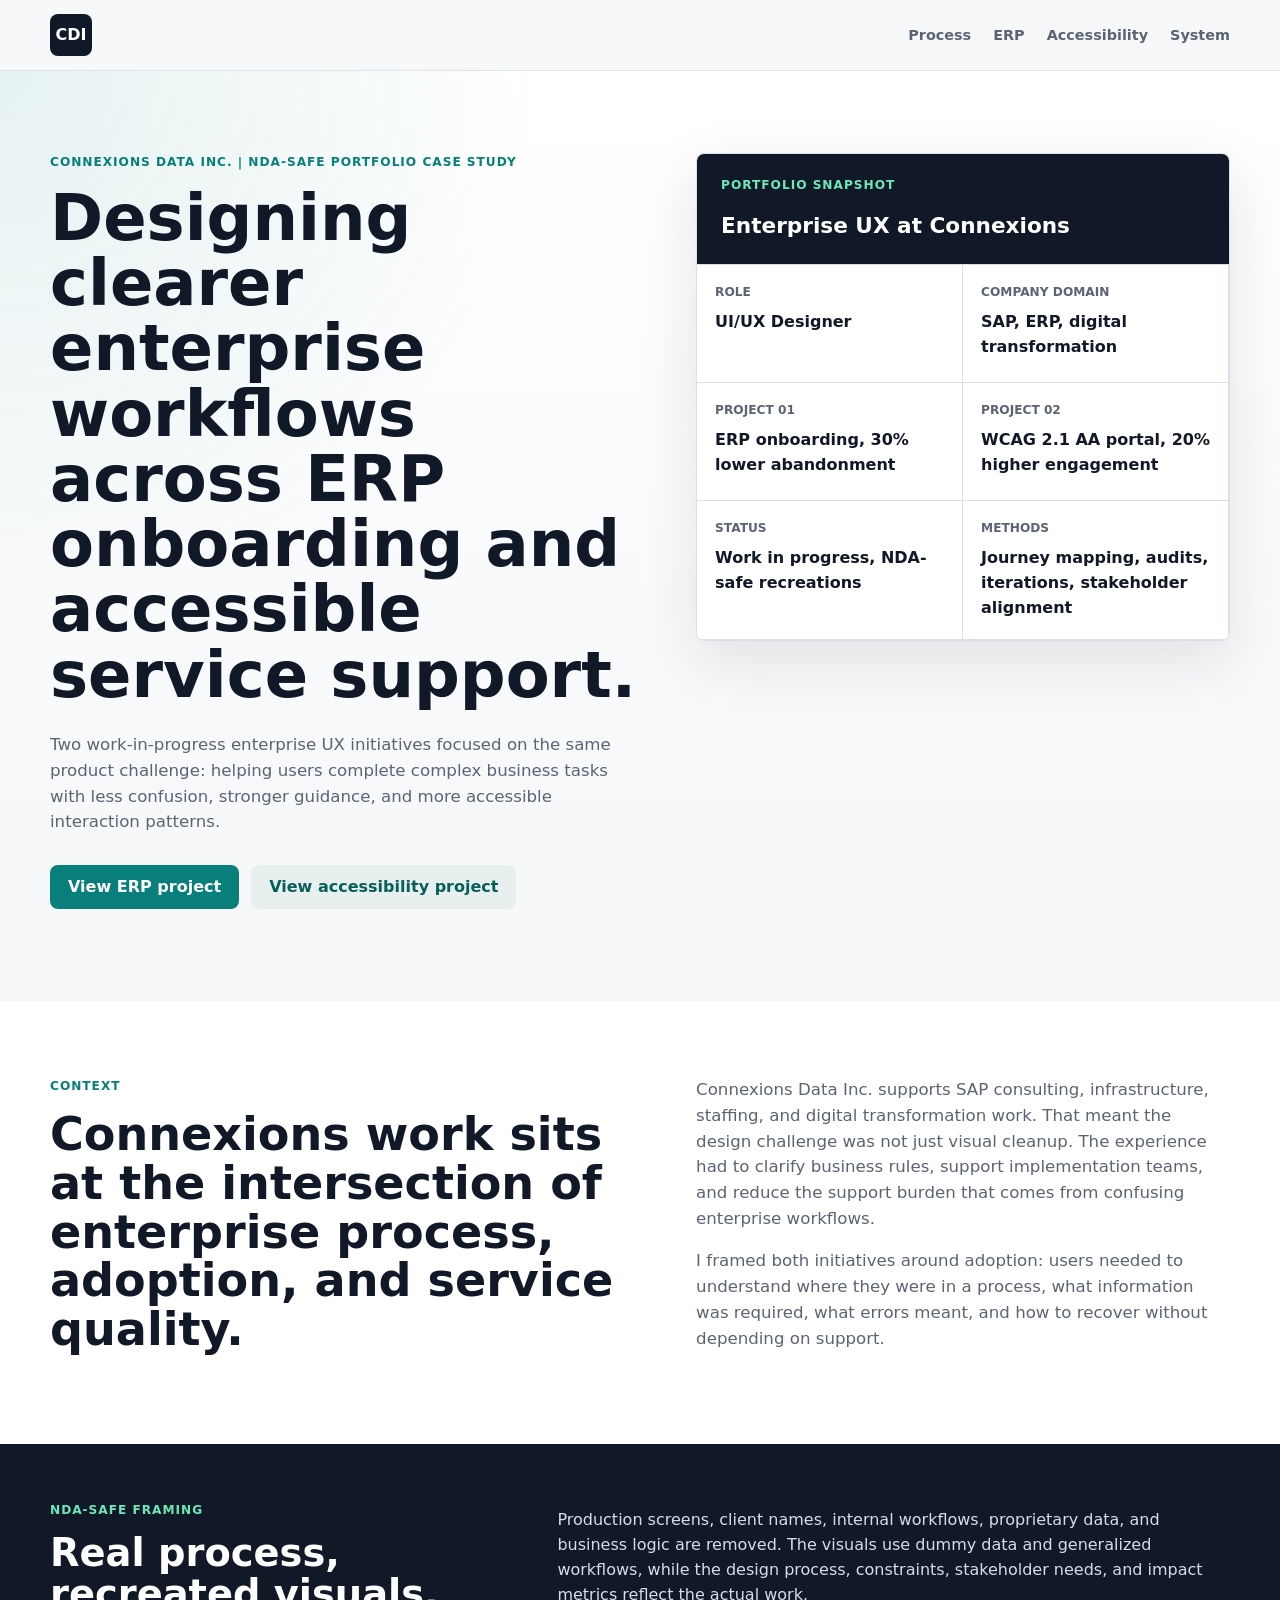
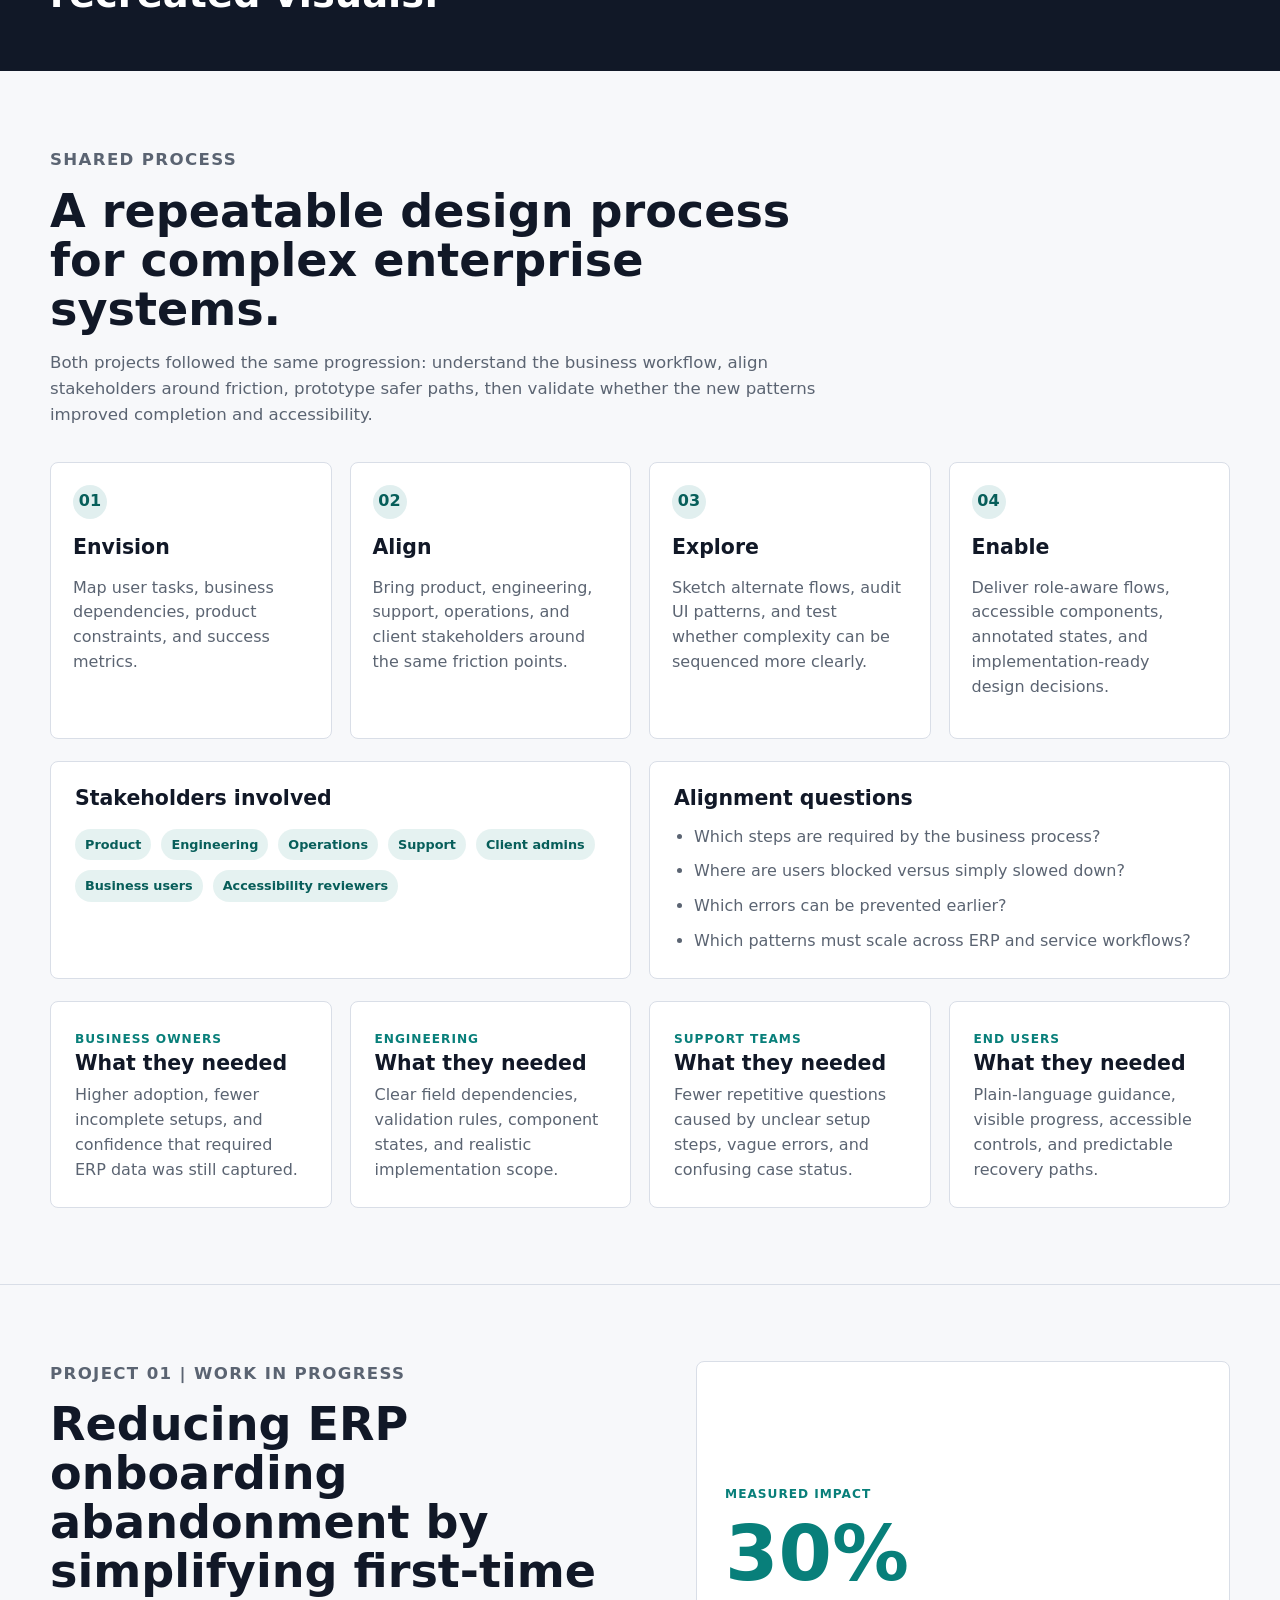
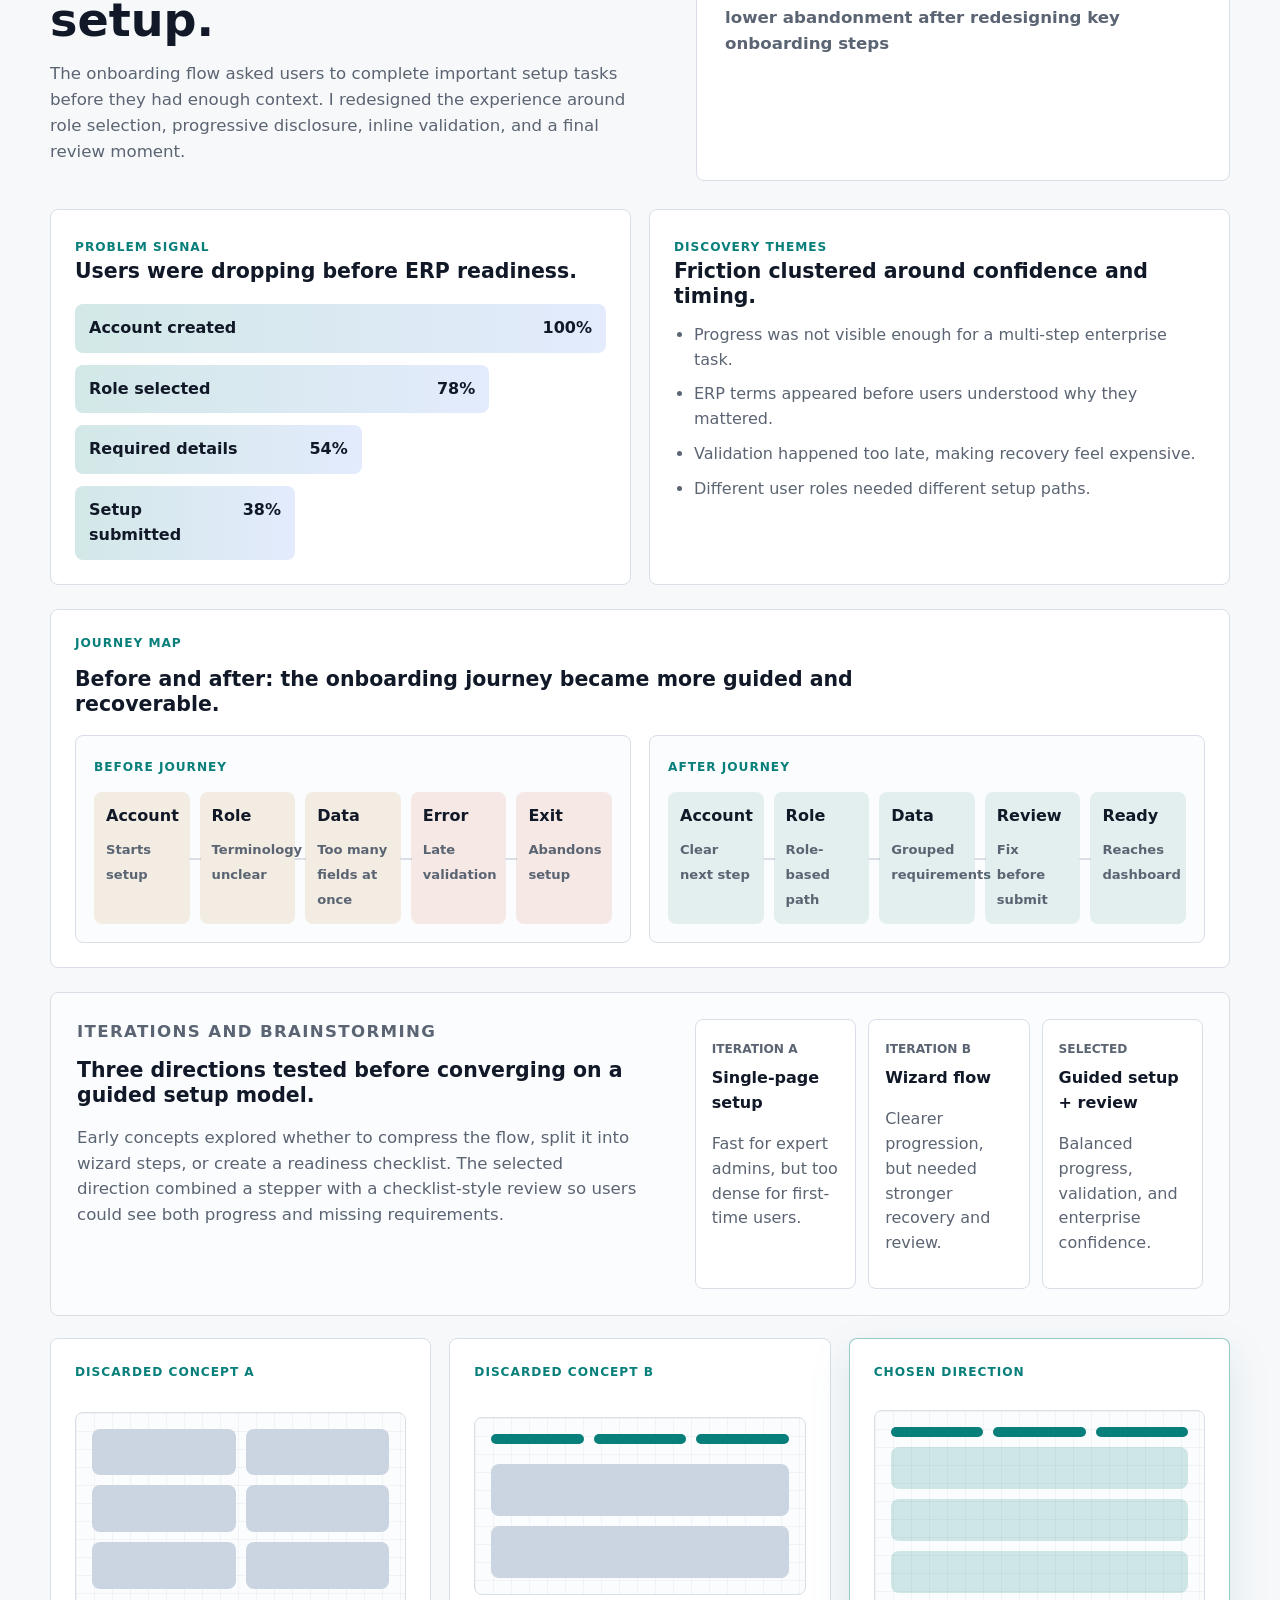
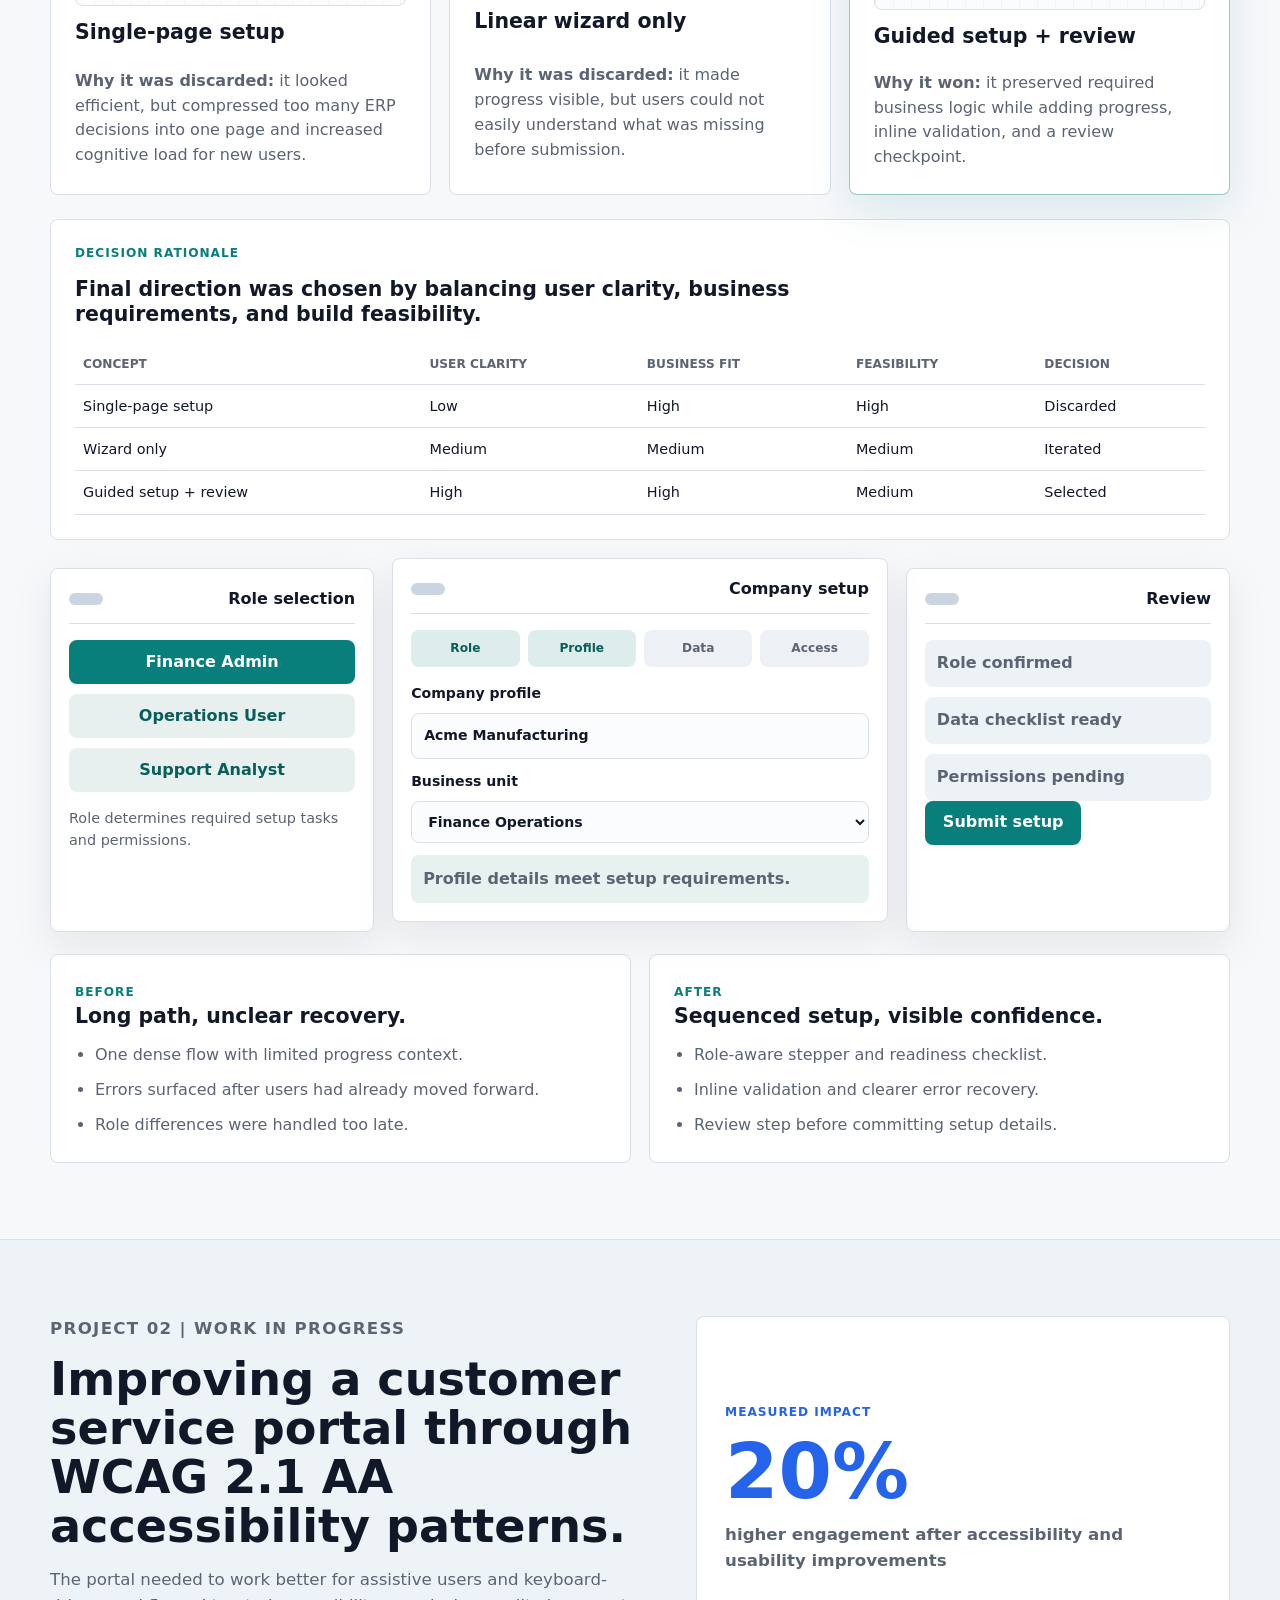
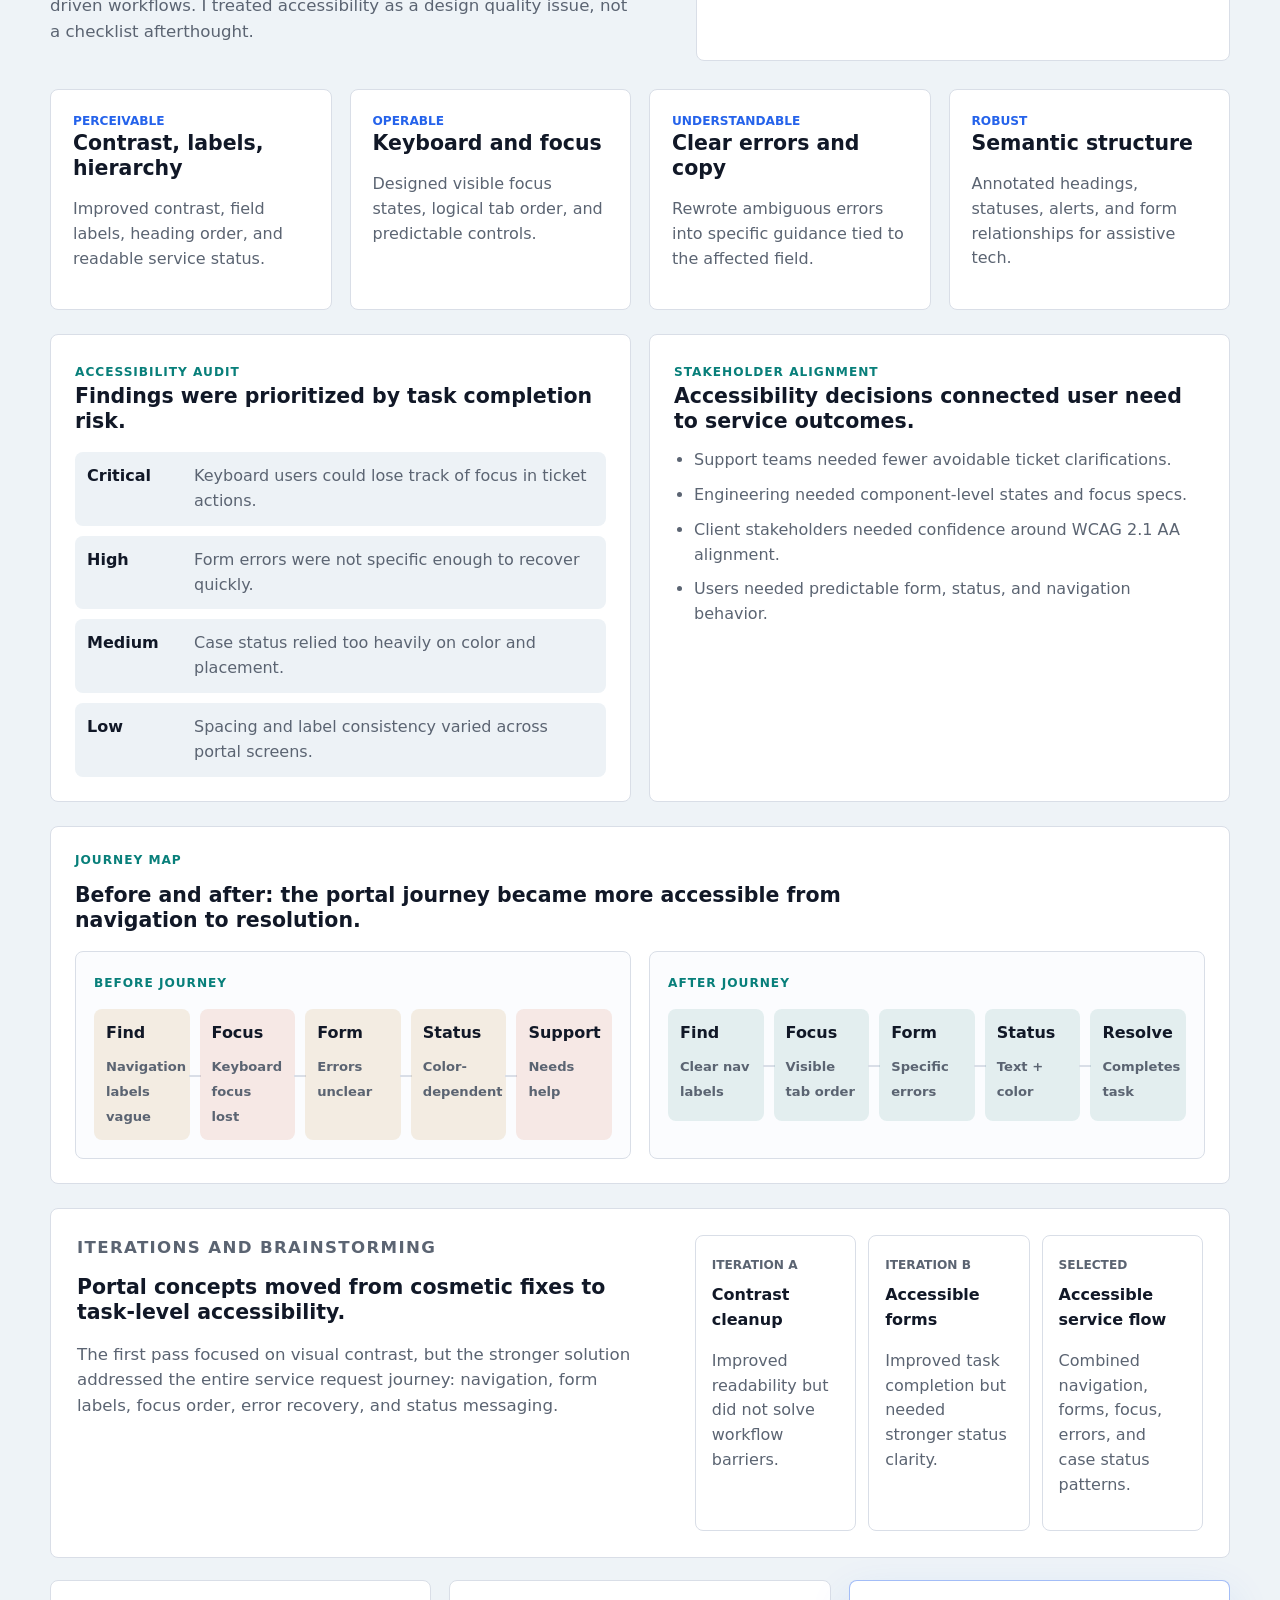
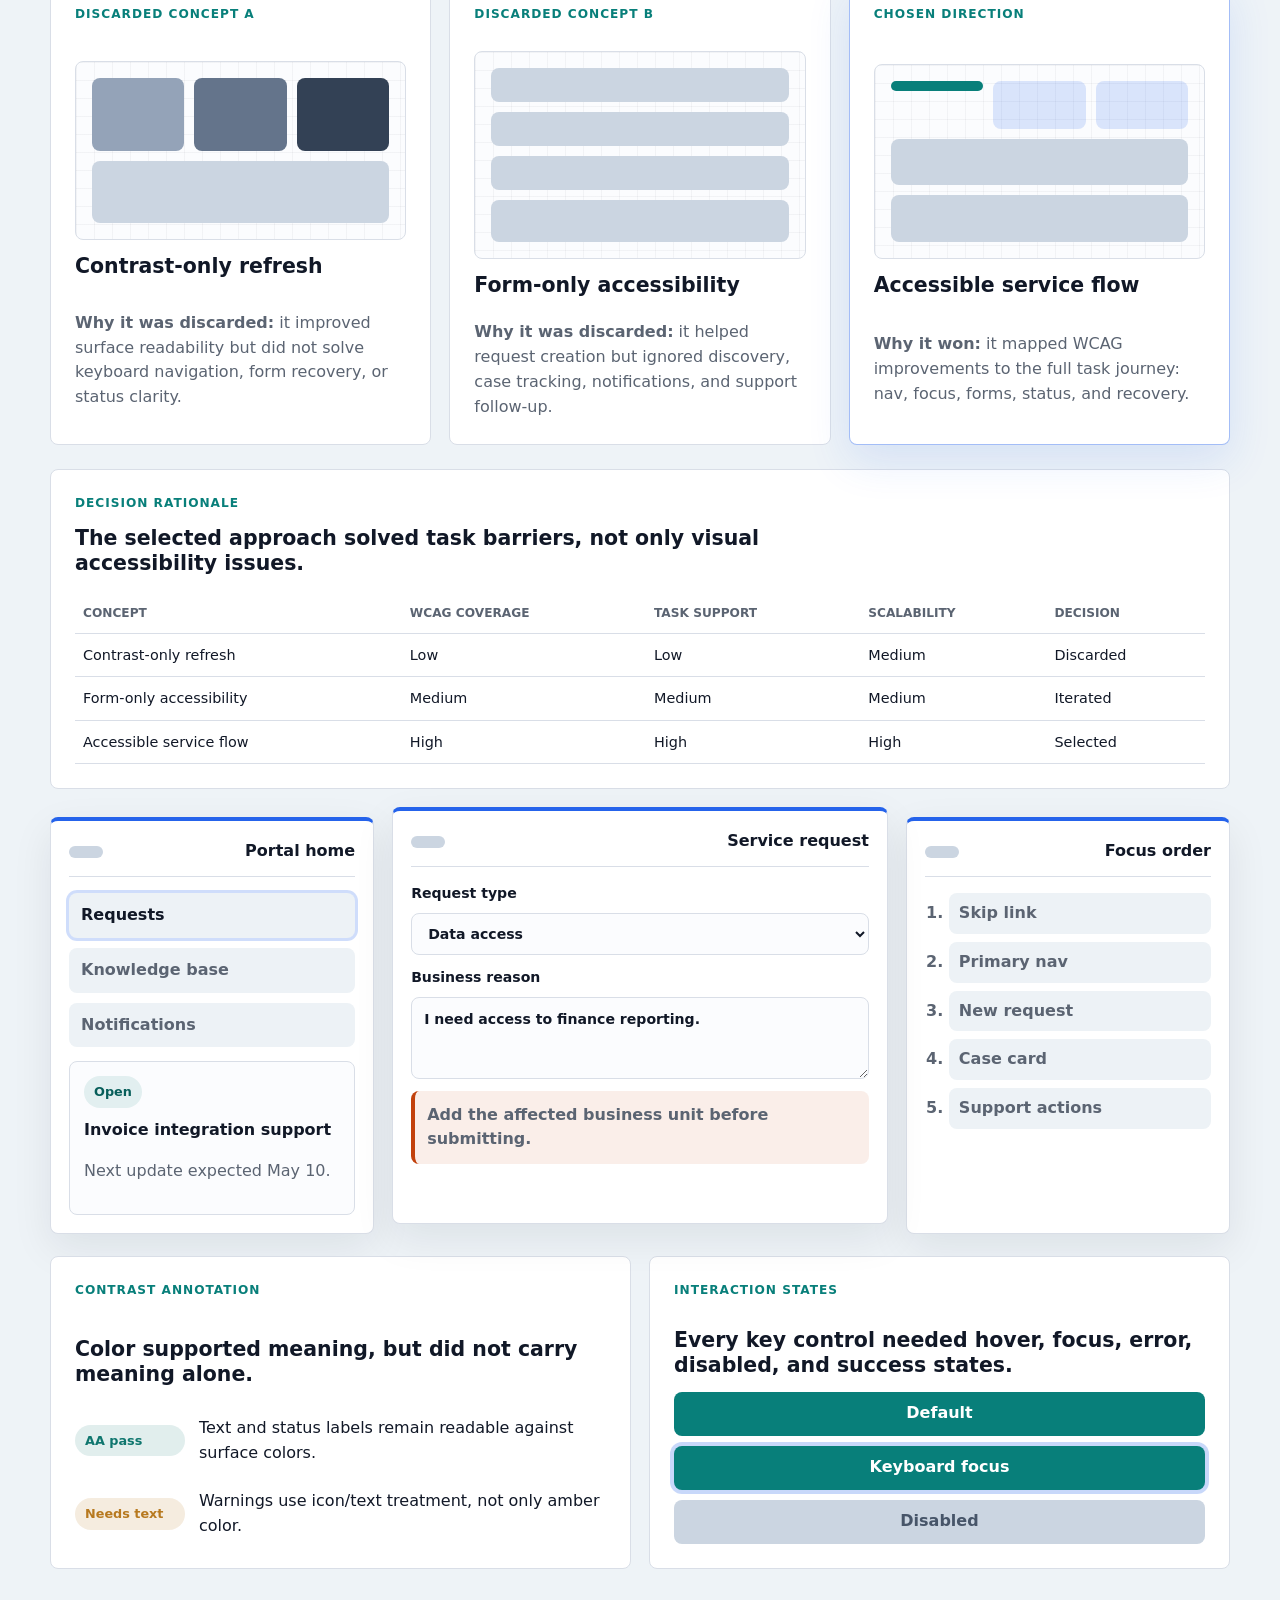
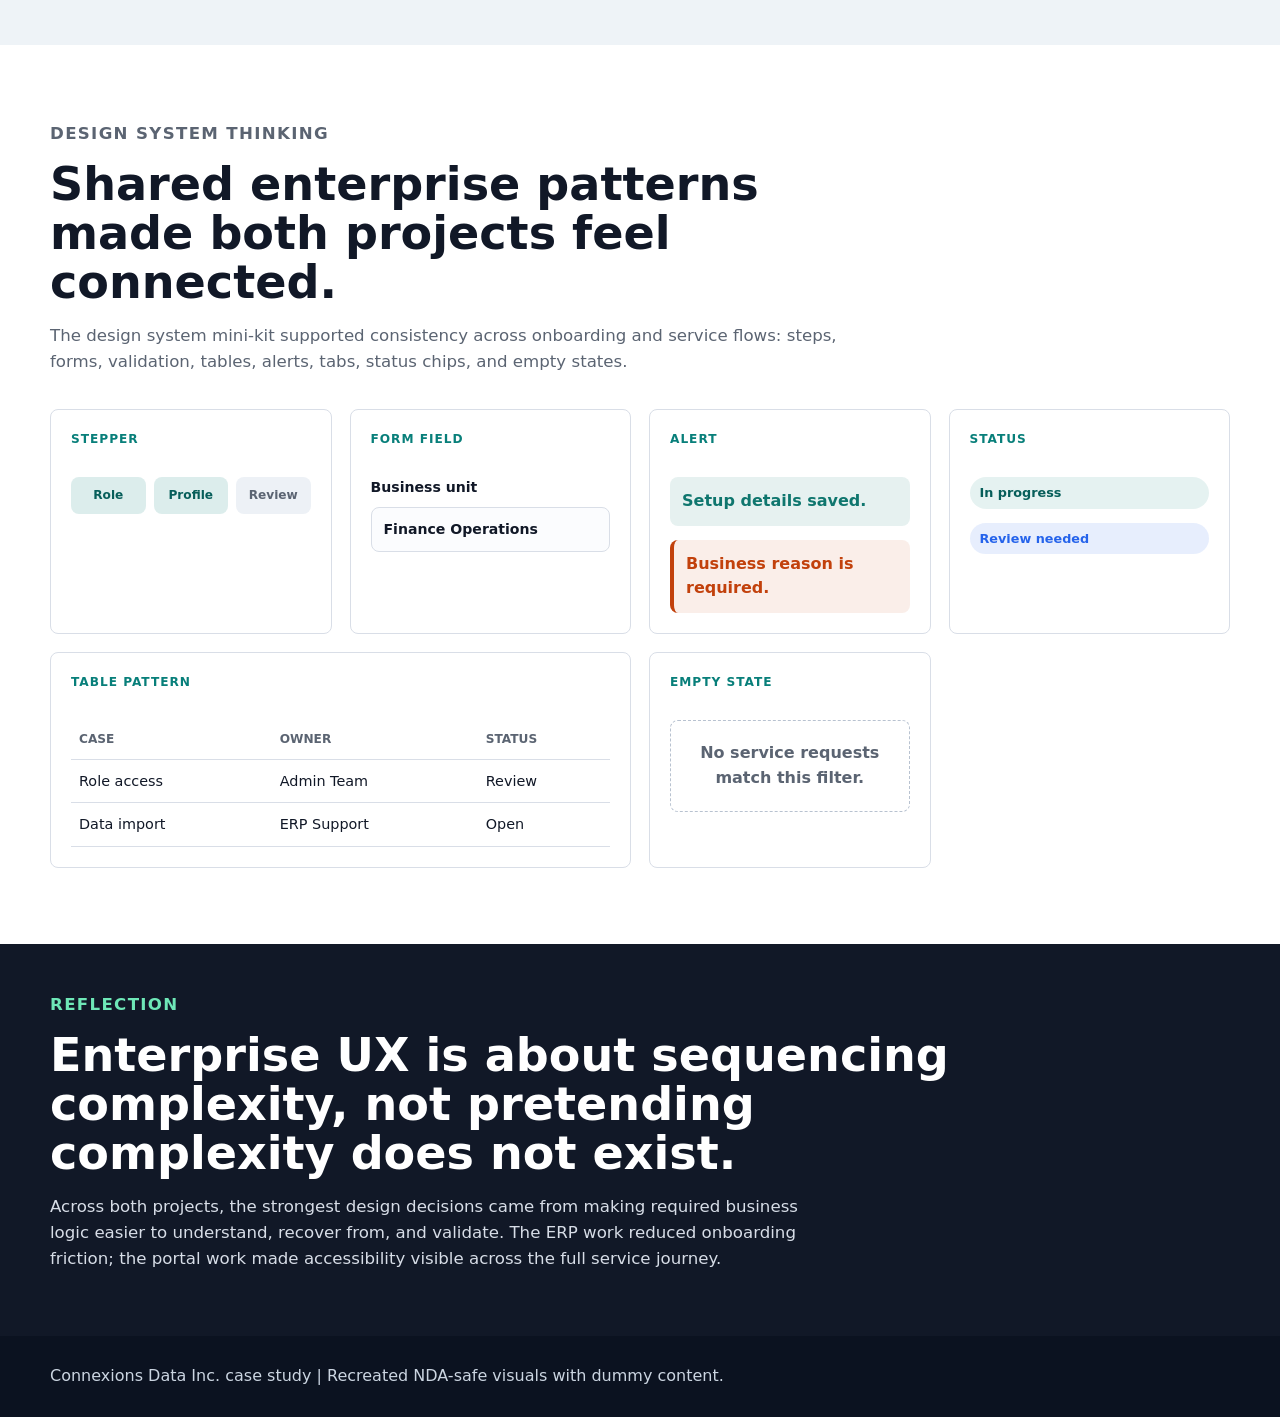
==== index.html @ 502b5ecd "Add stakeholder maps and visual process artifacts" ====
<!DOCTYPE html>
<html lang="en">
  <head>
    <meta charset="UTF-8" />
    <meta name="viewport" content="width=device-width, initial-scale=1.0" />
    <title>Connexions Data Inc. | Enterprise UX Case Study</title>
    <link rel="stylesheet" href="styles.css" />
  </head>
  <body>
    <a class="skip-link" href="#main">Skip to content</a>

    <header class="site-header">
      <nav class="nav-shell" aria-label="Case study navigation">
        <a class="brand-mark" href="#top" aria-label="Go to case study top">CDI</a>
        <div class="nav-links">
          <a href="#process">Process</a>
          <a href="#erp">ERP</a>
          <a href="#accessibility">Accessibility</a>
          <a href="#system">System</a>
        </div>
      </nav>
    </header>

    <main id="main">
      <section class="hero-section" id="top">
        <div class="section-inner hero-grid">
          <div class="hero-copy">
            <p class="eyebrow">Connexions Data Inc. | NDA-safe portfolio case study</p>
            <h1>Designing clearer enterprise workflows across ERP onboarding and accessible service support.</h1>
            <p class="hero-lede">
              Two work-in-progress enterprise UX initiatives focused on the same product challenge:
              helping users complete complex business tasks with less confusion, stronger guidance,
              and more accessible interaction patterns.
            </p>
            <div class="hero-actions" aria-label="Project outcomes">
              <a href="#erp">View ERP project</a>
              <a href="#accessibility">View accessibility project</a>
            </div>
          </div>

          <div class="case-snapshot" aria-label="Case study snapshot">
            <div class="snapshot-top">
              <span>Portfolio Snapshot</span>
              <strong>Enterprise UX at Connexions</strong>
            </div>
            <dl class="snapshot-grid">
              <div>
                <dt>Role</dt>
                <dd>UI/UX Designer</dd>
              </div>
              <div>
                <dt>Company domain</dt>
                <dd>SAP, ERP, digital transformation</dd>
              </div>
              <div>
                <dt>Project 01</dt>
                <dd>ERP onboarding, 30% lower abandonment</dd>
              </div>
              <div>
                <dt>Project 02</dt>
                <dd>WCAG 2.1 AA portal, 20% higher engagement</dd>
              </div>
              <div>
                <dt>Status</dt>
                <dd>Work in progress, NDA-safe recreations</dd>
              </div>
              <div>
                <dt>Methods</dt>
                <dd>Journey mapping, audits, iterations, stakeholder alignment</dd>
              </div>
            </dl>
          </div>
        </div>
      </section>

      <section class="context-section">
        <div class="section-inner context-grid">
          <div>
            <p class="eyebrow">Context</p>
            <h2>Connexions work sits at the intersection of enterprise process, adoption, and service quality.</h2>
          </div>
          <div class="body-stack">
            <p>
              Connexions Data Inc. supports SAP consulting, infrastructure, staffing, and digital
              transformation work. That meant the design challenge was not just visual cleanup. The
              experience had to clarify business rules, support implementation teams, and reduce
              the support burden that comes from confusing enterprise workflows.
            </p>
            <p>
              I framed both initiatives around adoption: users needed to understand where they were
              in a process, what information was required, what errors meant, and how to recover
              without depending on support.
            </p>
          </div>
        </div>
      </section>

      <section class="nda-band">
        <div class="section-inner nda-card">
          <div>
            <p class="eyebrow">NDA-safe framing</p>
            <h2>Real process, recreated visuals.</h2>
          </div>
          <p>
            Production screens, client names, internal workflows, proprietary data, and business
            logic are removed. The visuals use dummy data and generalized workflows, while the
            design process, constraints, stakeholder needs, and impact metrics reflect the actual
            work.
          </p>
        </div>
      </section>

      <section class="process-section" id="process">
        <div class="section-inner">
          <div class="section-heading narrow">
            <p class="eyebrow">Shared process</p>
            <h2>A repeatable design process for complex enterprise systems.</h2>
            <p>
              Both projects followed the same progression: understand the business workflow, align
              stakeholders around friction, prototype safer paths, then validate whether the new
              patterns improved completion and accessibility.
            </p>
          </div>

          <div class="process-timeline" aria-label="Design process timeline">
            <article>
              <span>01</span>
              <h3>Envision</h3>
              <p>Map user tasks, business dependencies, product constraints, and success metrics.</p>
            </article>
            <article>
              <span>02</span>
              <h3>Align</h3>
              <p>Bring product, engineering, support, operations, and client stakeholders around the same friction points.</p>
            </article>
            <article>
              <span>03</span>
              <h3>Explore</h3>
              <p>Sketch alternate flows, audit UI patterns, and test whether complexity can be sequenced more clearly.</p>
            </article>
            <article>
              <span>04</span>
              <h3>Enable</h3>
              <p>Deliver role-aware flows, accessible components, annotated states, and implementation-ready design decisions.</p>
            </article>
          </div>

          <div class="stakeholder-board" aria-label="Stakeholder map">
            <article>
              <h3>Stakeholders involved</h3>
              <div class="stakeholder-tags">
                <span>Product</span>
                <span>Engineering</span>
                <span>Operations</span>
                <span>Support</span>
                <span>Client admins</span>
                <span>Business users</span>
                <span>Accessibility reviewers</span>
              </div>
            </article>
            <article>
              <h3>Alignment questions</h3>
              <ul class="clean-list">
                <li>Which steps are required by the business process?</li>
                <li>Where are users blocked versus simply slowed down?</li>
                <li>Which errors can be prevented earlier?</li>
                <li>Which patterns must scale across ERP and service workflows?</li>
              </ul>
            </article>
          </div>

          <div class="stakeholder-map" aria-label="Detailed stakeholder map">
            <article>
              <span class="card-label">Business owners</span>
              <h3>What they needed</h3>
              <p>Higher adoption, fewer incomplete setups, and confidence that required ERP data was still captured.</p>
            </article>
            <article>
              <span class="card-label">Engineering</span>
              <h3>What they needed</h3>
              <p>Clear field dependencies, validation rules, component states, and realistic implementation scope.</p>
            </article>
            <article>
              <span class="card-label">Support teams</span>
              <h3>What they needed</h3>
              <p>Fewer repetitive questions caused by unclear setup steps, vague errors, and confusing case status.</p>
            </article>
            <article>
              <span class="card-label">End users</span>
              <h3>What they needed</h3>
              <p>Plain-language guidance, visible progress, accessible controls, and predictable recovery paths.</p>
            </article>
          </div>
        </div>
      </section>

      <section class="project-section" id="erp">
        <div class="section-inner">
          <div class="project-intro">
            <div>
              <p class="eyebrow">Project 01 | Work in progress</p>
              <h2>Reducing ERP onboarding abandonment by simplifying first-time setup.</h2>
              <p>
                The onboarding flow asked users to complete important setup tasks before they had
                enough context. I redesigned the experience around role selection, progressive
                disclosure, inline validation, and a final review moment.
              </p>
            </div>
            <aside class="impact-card">
              <span>Measured impact</span>
              <strong>30%</strong>
              <p>lower abandonment after redesigning key onboarding steps</p>
            </aside>
          </div>

          <div class="deep-grid">
            <article class="research-card">
              <span class="card-label">Problem signal</span>
              <h3>Users were dropping before ERP readiness.</h3>
              <div class="funnel-chart" aria-label="Anonymized onboarding drop-off funnel">
                <div style="--w: 100%"><span>Account created</span><strong>100%</strong></div>
                <div style="--w: 78%"><span>Role selected</span><strong>78%</strong></div>
                <div style="--w: 54%"><span>Required details</span><strong>54%</strong></div>
                <div style="--w: 38%"><span>Setup submitted</span><strong>38%</strong></div>
              </div>
            </article>
            <article class="research-card">
              <span class="card-label">Discovery themes</span>
              <h3>Friction clustered around confidence and timing.</h3>
              <ul class="clean-list">
                <li>Progress was not visible enough for a multi-step enterprise task.</li>
                <li>ERP terms appeared before users understood why they mattered.</li>
                <li>Validation happened too late, making recovery feel expensive.</li>
                <li>Different user roles needed different setup paths.</li>
              </ul>
            </article>
          </div>

          <div class="journey-section" aria-label="ERP before and after user journey maps">
            <div class="artifact-title">
              <p class="eyebrow">Journey map</p>
              <h3>Before and after: the onboarding journey became more guided and recoverable.</h3>
            </div>
            <div class="journey-grid">
              <article>
                <span class="card-label">Before journey</span>
                <div class="journey-track">
                  <div class="journey-step pain"><strong>Account</strong><span>Starts setup</span></div>
                  <div class="journey-step pain"><strong>Role</strong><span>Terminology unclear</span></div>
                  <div class="journey-step pain"><strong>Data</strong><span>Too many fields at once</span></div>
                  <div class="journey-step blocked"><strong>Error</strong><span>Late validation</span></div>
                  <div class="journey-step blocked"><strong>Exit</strong><span>Abandons setup</span></div>
                </div>
              </article>
              <article>
                <span class="card-label">After journey</span>
                <div class="journey-track">
                  <div class="journey-step good"><strong>Account</strong><span>Clear next step</span></div>
                  <div class="journey-step good"><strong>Role</strong><span>Role-based path</span></div>
                  <div class="journey-step good"><strong>Data</strong><span>Grouped requirements</span></div>
                  <div class="journey-step good"><strong>Review</strong><span>Fix before submit</span></div>
                  <div class="journey-step good"><strong>Ready</strong><span>Reaches dashboard</span></div>
                </div>
              </article>
            </div>
          </div>

          <div class="iteration-lab">
            <div class="lab-copy">
              <p class="eyebrow">Iterations and brainstorming</p>
              <h3>Three directions tested before converging on a guided setup model.</h3>
              <p>
                Early concepts explored whether to compress the flow, split it into wizard steps,
                or create a readiness checklist. The selected direction combined a stepper with a
                checklist-style review so users could see both progress and missing requirements.
              </p>
            </div>
            <div class="iteration-grid" aria-label="ERP design iterations">
              <article>
                <span>Iteration A</span>
                <h4>Single-page setup</h4>
                <p>Fast for expert admins, but too dense for first-time users.</p>
              </article>
              <article>
                <span>Iteration B</span>
                <h4>Wizard flow</h4>
                <p>Clearer progression, but needed stronger recovery and review.</p>
              </article>
              <article>
                <span>Selected</span>
                <h4>Guided setup + review</h4>
                <p>Balanced progress, validation, and enterprise confidence.</p>
              </article>
            </div>
          </div>

          <div class="concept-board" aria-label="ERP visual brainstorming concepts">
            <article class="concept-card">
              <span class="card-label">Discarded concept A</span>
              <div class="wireframe dense-wireframe" aria-hidden="true">
                <span></span><span></span><span></span><span></span><span></span><span></span>
              </div>
              <h3>Single-page setup</h3>
              <p><strong>Why it was discarded:</strong> it looked efficient, but compressed too many ERP decisions into one page and increased cognitive load for new users.</p>
            </article>
            <article class="concept-card">
              <span class="card-label">Discarded concept B</span>
              <div class="wireframe wizard-wireframe" aria-hidden="true">
                <i></i><i></i><i></i><b></b><b></b>
              </div>
              <h3>Linear wizard only</h3>
              <p><strong>Why it was discarded:</strong> it made progress visible, but users could not easily understand what was missing before submission.</p>
            </article>
            <article class="concept-card selected-concept">
              <span class="card-label">Chosen direction</span>
              <div class="wireframe chosen-wireframe" aria-hidden="true">
                <i></i><i></i><i></i><b></b><b></b><b></b>
              </div>
              <h3>Guided setup + review</h3>
              <p><strong>Why it won:</strong> it preserved required business logic while adding progress, inline validation, and a review checkpoint.</p>
            </article>
          </div>

          <div class="decision-matrix" aria-label="ERP design decision matrix">
            <div class="artifact-title">
              <p class="eyebrow">Decision rationale</p>
              <h3>Final direction was chosen by balancing user clarity, business requirements, and build feasibility.</h3>
            </div>
            <table>
              <thead>
                <tr>
                  <th scope="col">Concept</th>
                  <th scope="col">User clarity</th>
                  <th scope="col">Business fit</th>
                  <th scope="col">Feasibility</th>
                  <th scope="col">Decision</th>
                </tr>
              </thead>
              <tbody>
                <tr>
                  <td>Single-page setup</td>
                  <td>Low</td>
                  <td>High</td>
                  <td>High</td>
                  <td>Discarded</td>
                </tr>
                <tr>
                  <td>Wizard only</td>
                  <td>Medium</td>
                  <td>Medium</td>
                  <td>Medium</td>
                  <td>Iterated</td>
                </tr>
                <tr>
                  <td>Guided setup + review</td>
                  <td>High</td>
                  <td>High</td>
                  <td>Medium</td>
                  <td>Selected</td>
                </tr>
              </tbody>
            </table>
          </div>

          <div class="screen-row" aria-label="ERP recreated screen set">
            <article class="mini-screen">
              <div class="screen-bar"><span></span><strong>Role selection</strong></div>
              <div class="choice-list">
                <button type="button">Finance Admin</button>
                <button type="button" class="ghost-button">Operations User</button>
                <button type="button" class="ghost-button">Support Analyst</button>
              </div>
              <p class="helper-text">Role determines required setup tasks and permissions.</p>
            </article>
            <article class="mini-screen featured-screen">
              <div class="screen-bar"><span></span><strong>Company setup</strong></div>
              <ol class="stepper">
                <li class="complete">Role</li>
                <li class="active">Profile</li>
                <li>Data</li>
                <li>Access</li>
              </ol>
              <label>
                Company profile
                <input value="Acme Manufacturing" aria-label="Company profile" />
              </label>
              <label>
                Business unit
                <select aria-label="Business unit"><option>Finance Operations</option></select>
              </label>
              <p class="success-note">Profile details meet setup requirements.</p>
            </article>
            <article class="mini-screen">
              <div class="screen-bar"><span></span><strong>Review</strong></div>
              <div class="review-list">
                <span>Role confirmed</span>
                <span>Data checklist ready</span>
                <span>Permissions pending</span>
              </div>
              <button type="button">Submit setup</button>
            </article>
          </div>

          <div class="before-after">
            <article>
              <span class="card-label">Before</span>
              <h3>Long path, unclear recovery.</h3>
              <ul class="clean-list">
                <li>One dense flow with limited progress context.</li>
                <li>Errors surfaced after users had already moved forward.</li>
                <li>Role differences were handled too late.</li>
              </ul>
            </article>
            <article>
              <span class="card-label">After</span>
              <h3>Sequenced setup, visible confidence.</h3>
              <ul class="clean-list">
                <li>Role-aware stepper and readiness checklist.</li>
                <li>Inline validation and clearer error recovery.</li>
                <li>Review step before committing setup details.</li>
              </ul>
            </article>
          </div>
        </div>
      </section>

      <section class="project-section accessibility-section" id="accessibility">
        <div class="section-inner">
          <div class="project-intro">
            <div>
              <p class="eyebrow">Project 02 | Work in progress</p>
              <h2>Improving a customer service portal through WCAG 2.1 AA accessibility patterns.</h2>
              <p>
                The portal needed to work better for assistive users and keyboard-driven workflows.
                I treated accessibility as a design quality issue, not a checklist afterthought.
              </p>
            </div>
            <aside class="impact-card blue-card">
              <span>Measured impact</span>
              <strong>20%</strong>
              <p>higher engagement after accessibility and usability improvements</p>
            </aside>
          </div>

          <div class="wcag-map" aria-label="WCAG 2.1 AA mapping">
            <article>
              <span>Perceivable</span>
              <h3>Contrast, labels, hierarchy</h3>
              <p>Improved contrast, field labels, heading order, and readable service status.</p>
            </article>
            <article>
              <span>Operable</span>
              <h3>Keyboard and focus</h3>
              <p>Designed visible focus states, logical tab order, and predictable controls.</p>
            </article>
            <article>
              <span>Understandable</span>
              <h3>Clear errors and copy</h3>
              <p>Rewrote ambiguous errors into specific guidance tied to the affected field.</p>
            </article>
            <article>
              <span>Robust</span>
              <h3>Semantic structure</h3>
              <p>Annotated headings, statuses, alerts, and form relationships for assistive tech.</p>
            </article>
          </div>

          <div class="deep-grid">
            <article class="research-card">
              <span class="card-label">Accessibility audit</span>
              <h3>Findings were prioritized by task completion risk.</h3>
              <div class="audit-table" role="table" aria-label="Accessibility audit findings">
                <div role="row">
                  <strong role="cell">Critical</strong>
                  <span role="cell">Keyboard users could lose track of focus in ticket actions.</span>
                </div>
                <div role="row">
                  <strong role="cell">High</strong>
                  <span role="cell">Form errors were not specific enough to recover quickly.</span>
                </div>
                <div role="row">
                  <strong role="cell">Medium</strong>
                  <span role="cell">Case status relied too heavily on color and placement.</span>
                </div>
                <div role="row">
                  <strong role="cell">Low</strong>
                  <span role="cell">Spacing and label consistency varied across portal screens.</span>
                </div>
              </div>
            </article>
            <article class="research-card">
              <span class="card-label">Stakeholder alignment</span>
              <h3>Accessibility decisions connected user need to service outcomes.</h3>
              <ul class="clean-list">
                <li>Support teams needed fewer avoidable ticket clarifications.</li>
                <li>Engineering needed component-level states and focus specs.</li>
                <li>Client stakeholders needed confidence around WCAG 2.1 AA alignment.</li>
                <li>Users needed predictable form, status, and navigation behavior.</li>
              </ul>
            </article>
          </div>

          <div class="journey-section" aria-label="Service portal before and after journey maps">
            <div class="artifact-title">
              <p class="eyebrow">Journey map</p>
              <h3>Before and after: the portal journey became more accessible from navigation to resolution.</h3>
            </div>
            <div class="journey-grid">
              <article>
                <span class="card-label">Before journey</span>
                <div class="journey-track">
                  <div class="journey-step pain"><strong>Find</strong><span>Navigation labels vague</span></div>
                  <div class="journey-step blocked"><strong>Focus</strong><span>Keyboard focus lost</span></div>
                  <div class="journey-step pain"><strong>Form</strong><span>Errors unclear</span></div>
                  <div class="journey-step pain"><strong>Status</strong><span>Color-dependent</span></div>
                  <div class="journey-step blocked"><strong>Support</strong><span>Needs help</span></div>
                </div>
              </article>
              <article>
                <span class="card-label">After journey</span>
                <div class="journey-track">
                  <div class="journey-step good"><strong>Find</strong><span>Clear nav labels</span></div>
                  <div class="journey-step good"><strong>Focus</strong><span>Visible tab order</span></div>
                  <div class="journey-step good"><strong>Form</strong><span>Specific errors</span></div>
                  <div class="journey-step good"><strong>Status</strong><span>Text + color</span></div>
                  <div class="journey-step good"><strong>Resolve</strong><span>Completes task</span></div>
                </div>
              </article>
            </div>
          </div>

          <div class="iteration-lab portal-lab">
            <div class="lab-copy">
              <p class="eyebrow">Iterations and brainstorming</p>
              <h3>Portal concepts moved from cosmetic fixes to task-level accessibility.</h3>
              <p>
                The first pass focused on visual contrast, but the stronger solution addressed the
                entire service request journey: navigation, form labels, focus order, error recovery,
                and status messaging.
              </p>
            </div>
            <div class="iteration-grid" aria-label="Accessibility design iterations">
              <article>
                <span>Iteration A</span>
                <h4>Contrast cleanup</h4>
                <p>Improved readability but did not solve workflow barriers.</p>
              </article>
              <article>
                <span>Iteration B</span>
                <h4>Accessible forms</h4>
                <p>Improved task completion but needed stronger status clarity.</p>
              </article>
              <article>
                <span>Selected</span>
                <h4>Accessible service flow</h4>
                <p>Combined navigation, forms, focus, errors, and case status patterns.</p>
              </article>
            </div>
          </div>

          <div class="concept-board" aria-label="Accessibility visual brainstorming concepts">
            <article class="concept-card">
              <span class="card-label">Discarded concept A</span>
              <div class="wireframe contrast-wireframe" aria-hidden="true">
                <span></span><span></span><span></span><b></b>
              </div>
              <h3>Contrast-only refresh</h3>
              <p><strong>Why it was discarded:</strong> it improved surface readability but did not solve keyboard navigation, form recovery, or status clarity.</p>
            </article>
            <article class="concept-card">
              <span class="card-label">Discarded concept B</span>
              <div class="wireframe form-wireframe" aria-hidden="true">
                <i></i><i></i><i></i><em></em>
              </div>
              <h3>Form-only accessibility</h3>
              <p><strong>Why it was discarded:</strong> it helped request creation but ignored discovery, case tracking, notifications, and support follow-up.</p>
            </article>
            <article class="concept-card selected-concept blue-selected">
              <span class="card-label">Chosen direction</span>
              <div class="wireframe service-wireframe" aria-hidden="true">
                <i></i><span></span><span></span><b></b><em></em>
              </div>
              <h3>Accessible service flow</h3>
              <p><strong>Why it won:</strong> it mapped WCAG improvements to the full task journey: nav, focus, forms, status, and recovery.</p>
            </article>
          </div>

          <div class="decision-matrix" aria-label="Accessibility design decision matrix">
            <div class="artifact-title">
              <p class="eyebrow">Decision rationale</p>
              <h3>The selected approach solved task barriers, not only visual accessibility issues.</h3>
            </div>
            <table>
              <thead>
                <tr>
                  <th scope="col">Concept</th>
                  <th scope="col">WCAG coverage</th>
                  <th scope="col">Task support</th>
                  <th scope="col">Scalability</th>
                  <th scope="col">Decision</th>
                </tr>
              </thead>
              <tbody>
                <tr>
                  <td>Contrast-only refresh</td>
                  <td>Low</td>
                  <td>Low</td>
                  <td>Medium</td>
                  <td>Discarded</td>
                </tr>
                <tr>
                  <td>Form-only accessibility</td>
                  <td>Medium</td>
                  <td>Medium</td>
                  <td>Medium</td>
                  <td>Iterated</td>
                </tr>
                <tr>
                  <td>Accessible service flow</td>
                  <td>High</td>
                  <td>High</td>
                  <td>High</td>
                  <td>Selected</td>
                </tr>
              </tbody>
            </table>
          </div>

          <div class="screen-row" aria-label="Service portal recreated screens">
            <article class="mini-screen portal-mini">
              <div class="screen-bar"><span></span><strong>Portal home</strong></div>
              <div class="portal-nav-demo">
                <span class="active-nav">Requests</span>
                <span>Knowledge base</span>
                <span>Notifications</span>
              </div>
              <div class="ticket-card">
                <span class="status-chip">Open</span>
                <strong>Invoice integration support</strong>
                <p>Next update expected May 10.</p>
              </div>
            </article>
            <article class="mini-screen featured-screen portal-mini">
              <div class="screen-bar"><span></span><strong>Service request</strong></div>
              <label>
                Request type
                <select aria-label="Request type"><option>Data access</option></select>
              </label>
              <label>
                Business reason
                <textarea aria-label="Business reason">I need access to finance reporting.</textarea>
              </label>
              <p class="error-note">Add the affected business unit before submitting.</p>
            </article>
            <article class="mini-screen portal-mini">
              <div class="screen-bar"><span></span><strong>Focus order</strong></div>
              <ol class="tab-order">
                <li>Skip link</li>
                <li>Primary nav</li>
                <li>New request</li>
                <li>Case card</li>
                <li>Support actions</li>
              </ol>
            </article>
          </div>

          <div class="accessibility-visuals">
            <article class="contrast-card">
              <span class="card-label">Contrast annotation</span>
              <h3>Color supported meaning, but did not carry meaning alone.</h3>
              <div class="contrast-row">
                <span class="sample good">AA pass</span>
                <span>Text and status labels remain readable against surface colors.</span>
              </div>
              <div class="contrast-row">
                <span class="sample warn">Needs text</span>
                <span>Warnings use icon/text treatment, not only amber color.</span>
              </div>
            </article>
            <article class="state-card">
              <span class="card-label">Interaction states</span>
              <h3>Every key control needed hover, focus, error, disabled, and success states.</h3>
              <div class="state-stack">
                <button type="button">Default</button>
                <button type="button" class="focus-button">Keyboard focus</button>
                <button type="button" class="disabled-button" disabled>Disabled</button>
              </div>
            </article>
          </div>
        </div>
      </section>

      <section class="system-section" id="system">
        <div class="section-inner">
          <div class="section-heading narrow">
            <p class="eyebrow">Design system thinking</p>
            <h2>Shared enterprise patterns made both projects feel connected.</h2>
            <p>
              The design system mini-kit supported consistency across onboarding and service flows:
              steps, forms, validation, tables, alerts, tabs, status chips, and empty states.
            </p>
          </div>

          <div class="component-board" aria-label="Enterprise UI component examples">
            <article>
              <span class="card-label">Stepper</span>
              <ol class="stepper compact-stepper">
                <li class="complete">Role</li>
                <li class="active">Profile</li>
                <li>Review</li>
              </ol>
            </article>
            <article>
              <span class="card-label">Form field</span>
              <label>
                Business unit
                <input value="Finance Operations" aria-label="Business unit" />
              </label>
            </article>
            <article>
              <span class="card-label">Alert</span>
              <p class="success-note">Setup details saved.</p>
              <p class="error-note">Business reason is required.</p>
            </article>
            <article>
              <span class="card-label">Status</span>
              <span class="status-chip">In progress</span>
              <span class="status-chip blue">Review needed</span>
            </article>
            <article class="wide-component">
              <span class="card-label">Table pattern</span>
              <table>
                <thead>
                  <tr>
                    <th scope="col">Case</th>
                    <th scope="col">Owner</th>
                    <th scope="col">Status</th>
                  </tr>
                </thead>
                <tbody>
                  <tr>
                    <td>Role access</td>
                    <td>Admin Team</td>
                    <td>Review</td>
                  </tr>
                  <tr>
                    <td>Data import</td>
                    <td>ERP Support</td>
                    <td>Open</td>
                  </tr>
                </tbody>
              </table>
            </article>
            <article>
              <span class="card-label">Empty state</span>
              <p class="empty-state">No service requests match this filter.</p>
            </article>
          </div>
        </div>
      </section>

      <section class="reflection-section">
        <div class="section-inner reflection-card">
          <p class="eyebrow">Reflection</p>
          <h2>Enterprise UX is about sequencing complexity, not pretending complexity does not exist.</h2>
          <p>
            Across both projects, the strongest design decisions came from making required business
            logic easier to understand, recover from, and validate. The ERP work reduced onboarding
            friction; the portal work made accessibility visible across the full service journey.
          </p>
        </div>
      </section>
    </main>

    <footer class="site-footer">
      <div class="section-inner">
        <p>Connexions Data Inc. case study | Recreated NDA-safe visuals with dummy content.</p>
      </div>
    </footer>
  </body>
</html>
---- styles.css ----
:root {
  --bg: #f7f8fa;
  --surface: #ffffff;
  --ink: #111827;
  --muted: #5b6472;
  --soft: #edf2f6;
  --line: #d9dee7;
  --teal: #087f7a;
  --teal-dark: #075e5a;
  --blue: #2563eb;
  --amber: #b7791f;
  --red: #c2410c;
  --green: #0f766e;
  --radius: 8px;
  --shadow: 0 20px 60px rgba(17, 24, 39, 0.11);
}

* {
  box-sizing: border-box;
}

html {
  scroll-behavior: smooth;
}

body {
  margin: 0;
  background: var(--bg);
  color: var(--ink);
  font-family:
    Inter, ui-sans-serif, system-ui, -apple-system, BlinkMacSystemFont, "Segoe UI", sans-serif;
  line-height: 1.55;
}

button,
input,
select,
textarea {
  font: inherit;
}

a {
  color: inherit;
}

a:focus-visible,
button:focus-visible,
input:focus-visible,
select:focus-visible,
textarea:focus-visible {
  outline: 3px solid rgba(8, 127, 122, 0.45);
  outline-offset: 4px;
}

.skip-link {
  position: absolute;
  top: 12px;
  left: 12px;
  z-index: 20;
  transform: translateY(-140%);
  padding: 10px 14px;
  border-radius: var(--radius);
  background: var(--ink);
  color: var(--surface);
}

.skip-link:focus {
  transform: translateY(0);
}

.site-header {
  position: sticky;
  top: 0;
  z-index: 10;
  border-bottom: 1px solid rgba(217, 222, 231, 0.78);
  background: rgba(247, 248, 250, 0.94);
  backdrop-filter: blur(16px);
}

.section-inner,
.nav-shell {
  width: min(1180px, calc(100% - 40px));
  margin: 0 auto;
}

.nav-shell {
  display: flex;
  align-items: center;
  justify-content: space-between;
  min-height: 70px;
  gap: 24px;
}

.brand-mark {
  display: inline-grid;
  place-items: center;
  width: 42px;
  height: 42px;
  border-radius: var(--radius);
  background: var(--ink);
  color: var(--surface);
  font-weight: 850;
  text-decoration: none;
}

.nav-links {
  display: flex;
  gap: 22px;
  color: var(--muted);
  font-size: 0.9rem;
  font-weight: 750;
}

.nav-links a,
.hero-actions a {
  text-decoration: none;
}

.nav-links a:hover {
  color: var(--teal);
}

section {
  padding: 76px 0;
}

.hero-section {
  padding: 82px 0 92px;
  background:
    radial-gradient(circle at top left, rgba(8, 127, 122, 0.1), transparent 34%),
    linear-gradient(180deg, #ffffff 0%, var(--bg) 82%);
}

.hero-grid,
.context-grid,
.project-intro,
.iteration-lab {
  display: grid;
  grid-template-columns: minmax(0, 1.05fr) minmax(360px, 0.95fr);
  gap: 56px;
  align-items: start;
}

.eyebrow,
.card-label,
.impact-card span,
.snapshot-top span {
  margin: 0 0 14px;
  color: var(--teal);
  font-size: 0.76rem;
  font-weight: 850;
  letter-spacing: 0.08em;
  text-transform: uppercase;
}

h1,
h2,
h3,
h4,
p {
  overflow-wrap: anywhere;
}

h1 {
  max-width: 800px;
  margin: 0;
  font-size: clamp(2.45rem, 5vw, 4.35rem);
  line-height: 1.02;
  letter-spacing: 0;
}

h2 {
  margin: 0;
  font-size: clamp(1.9rem, 3.6vw, 3.25rem);
  line-height: 1.06;
  letter-spacing: 0;
}

h3 {
  margin: 0;
  font-size: 1.28rem;
  line-height: 1.22;
}

h4 {
  margin: 6px 0 8px;
  font-size: 1rem;
}

.hero-lede,
.section-heading p,
.project-intro p,
.body-stack p,
.lab-copy p,
.reflection-card p {
  color: var(--muted);
  font-size: 1.04rem;
}

.hero-lede {
  max-width: 690px;
  margin: 24px 0 0;
}

.hero-actions {
  display: flex;
  flex-wrap: wrap;
  gap: 12px;
  margin-top: 30px;
}

.hero-actions a,
button {
  display: inline-flex;
  align-items: center;
  justify-content: center;
  min-height: 44px;
  padding: 0 18px;
  border: 0;
  border-radius: var(--radius);
  background: var(--teal);
  color: var(--surface);
  font-weight: 850;
  cursor: pointer;
}

.hero-actions a:last-child,
.ghost-button {
  background: #e7f0ef;
  color: var(--teal-dark);
}

.case-snapshot,
.research-card,
.impact-card,
.mini-screen,
.process-timeline article,
.stakeholder-board article,
.before-after article,
.wcag-map article,
.accessibility-visuals article,
.component-board article {
  border: 1px solid var(--line);
  border-radius: var(--radius);
  background: var(--surface);
}

.case-snapshot {
  box-shadow: var(--shadow);
  overflow: hidden;
}

.snapshot-top {
  padding: 22px 24px;
  border-bottom: 1px solid var(--line);
  background: #111827;
  color: var(--surface);
}

.snapshot-top span {
  display: block;
  color: #6ee7b7;
}

.snapshot-top strong {
  font-size: 1.35rem;
}

.snapshot-grid {
  display: grid;
  grid-template-columns: repeat(2, minmax(0, 1fr));
  margin: 0;
}

.snapshot-grid div {
  min-height: 118px;
  padding: 18px;
  border-right: 1px solid var(--line);
  border-bottom: 1px solid var(--line);
}

.snapshot-grid dt {
  color: var(--muted);
  font-size: 0.76rem;
  font-weight: 850;
  text-transform: uppercase;
}

.snapshot-grid dd {
  margin: 8px 0 0;
  font-weight: 760;
}

.context-section,
.system-section {
  background: var(--surface);
}

.body-stack p:first-child {
  margin-top: 0;
}

.nda-band,
.reflection-section {
  padding: 48px 0;
  background: var(--ink);
}

.nda-card,
.reflection-card {
  color: var(--surface);
}

.nda-card {
  display: grid;
  grid-template-columns: 0.82fr 1.18fr;
  gap: 40px;
  align-items: center;
}

.nda-card .eyebrow,
.reflection-card .eyebrow {
  color: #6ee7b7;
}

.nda-card h2 {
  font-size: clamp(1.7rem, 3vw, 2.5rem);
}

.nda-card p,
.reflection-card p {
  color: #d7dde7;
}

.section-heading {
  max-width: 840px;
  margin-bottom: 34px;
}

.section-heading.narrow {
  max-width: 790px;
}

.process-timeline,
.wcag-map,
.component-board {
  display: grid;
  grid-template-columns: repeat(4, minmax(0, 1fr));
  gap: 18px;
}

.process-timeline article,
.wcag-map article,
.component-board article {
  padding: 22px;
}

.process-timeline span {
  display: inline-grid;
  place-items: center;
  width: 34px;
  height: 34px;
  margin-bottom: 16px;
  border-radius: 50%;
  background: rgba(8, 127, 122, 0.12);
  color: var(--teal-dark);
  font-weight: 850;
}

.process-timeline p,
.wcag-map p,
.research-card p,
.iteration-grid p,
.mini-screen p,
.before-after p,
.ticket-card p {
  color: var(--muted);
}

.stakeholder-board {
  display: grid;
  grid-template-columns: 1fr 1fr;
  gap: 18px;
  margin-top: 22px;
}

.stakeholder-map,
.concept-board {
  display: grid;
  grid-template-columns: repeat(4, minmax(0, 1fr));
  gap: 18px;
  margin-top: 22px;
}

.stakeholder-board article,
.research-card,
.before-after article,
.accessibility-visuals article,
.stakeholder-map article,
.concept-card,
.decision-matrix,
.journey-section {
  padding: 24px;
}

.stakeholder-map article,
.concept-card,
.decision-matrix,
.journey-section {
  border: 1px solid var(--line);
  border-radius: var(--radius);
  background: var(--surface);
}

.stakeholder-map h3,
.concept-card h3 {
  margin-bottom: 8px;
}

.stakeholder-map p,
.concept-card p {
  margin: 0;
  color: var(--muted);
}

.stakeholder-tags {
  display: flex;
  flex-wrap: wrap;
  gap: 10px;
  margin-top: 18px;
}

.stakeholder-tags span,
.status-chip,
.sample {
  display: inline-flex;
  align-items: center;
  min-height: 30px;
  padding: 6px 10px;
  border-radius: 999px;
  background: rgba(8, 127, 122, 0.1);
  color: var(--teal-dark);
  font-size: 0.8rem;
  font-weight: 850;
}

.clean-list {
  display: grid;
  gap: 10px;
  margin: 14px 0 0;
  padding-left: 20px;
  color: var(--muted);
}

.project-section {
  border-top: 1px solid var(--line);
}

.accessibility-section {
  background: #eef3f7;
}

.project-intro {
  margin-bottom: 28px;
  align-items: stretch;
}

.impact-card {
  display: grid;
  align-content: center;
  min-height: 220px;
  padding: 28px;
}

.impact-card strong {
  display: block;
  color: var(--teal);
  font-size: clamp(3rem, 6vw, 5rem);
  line-height: 0.95;
}

.impact-card p {
  margin: 14px 0 0;
  color: var(--muted);
  font-weight: 750;
}

.blue-card strong,
.blue-card span {
  color: var(--blue);
}

.deep-grid,
.before-after,
.accessibility-visuals {
  display: grid;
  grid-template-columns: repeat(2, minmax(0, 1fr));
  gap: 18px;
  margin-top: 22px;
}

.journey-section,
.decision-matrix {
  margin-top: 24px;
}

.artifact-title {
  max-width: 790px;
  margin-bottom: 18px;
}

.journey-grid {
  display: grid;
  grid-template-columns: repeat(2, minmax(0, 1fr));
  gap: 18px;
}

.journey-grid article {
  padding: 18px;
  border: 1px solid var(--line);
  border-radius: var(--radius);
  background: #fbfcfe;
}

.journey-track {
  display: grid;
  grid-template-columns: repeat(5, minmax(0, 1fr));
  gap: 10px;
  margin-top: 14px;
}

.journey-step {
  position: relative;
  min-height: 112px;
  padding: 12px;
  border-radius: var(--radius);
  background: var(--soft);
}

.journey-step::after {
  content: "";
  position: absolute;
  top: 50%;
  right: -11px;
  width: 12px;
  height: 2px;
  background: var(--line);
}

.journey-step:last-child::after {
  display: none;
}

.journey-step strong {
  display: block;
  margin-bottom: 8px;
}

.journey-step span {
  color: var(--muted);
  font-size: 0.82rem;
  font-weight: 720;
}

.journey-step.pain {
  background: rgba(183, 121, 31, 0.12);
}

.journey-step.blocked {
  background: rgba(194, 65, 12, 0.1);
}

.journey-step.good {
  background: rgba(15, 118, 110, 0.1);
}

.funnel-chart {
  display: grid;
  gap: 12px;
  margin-top: 20px;
}

.funnel-chart div {
  display: flex;
  justify-content: space-between;
  gap: 18px;
  width: var(--w);
  min-width: 220px;
  padding: 12px 14px;
  border-radius: var(--radius);
  background: linear-gradient(90deg, rgba(8, 127, 122, 0.18), rgba(37, 99, 235, 0.13));
}

.funnel-chart span {
  font-weight: 760;
}

.iteration-lab {
  margin-top: 24px;
  padding: 26px;
  border: 1px solid var(--line);
  border-radius: var(--radius);
  background: #fbfcfe;
}

.portal-lab {
  background: #ffffff;
}

.iteration-grid {
  display: grid;
  grid-template-columns: repeat(3, minmax(0, 1fr));
  gap: 12px;
}

.iteration-grid article {
  padding: 16px;
  border: 1px solid var(--line);
  border-radius: var(--radius);
  background: var(--surface);
}

.iteration-grid span {
  color: var(--muted);
  font-size: 0.76rem;
  font-weight: 850;
  text-transform: uppercase;
}

.concept-board {
  grid-template-columns: repeat(3, minmax(0, 1fr));
}

.concept-card {
  display: grid;
  gap: 14px;
}

.selected-concept {
  border-color: rgba(8, 127, 122, 0.42);
  box-shadow: 0 16px 44px rgba(8, 127, 122, 0.12);
}

.blue-selected {
  border-color: rgba(37, 99, 235, 0.42);
  box-shadow: 0 16px 44px rgba(37, 99, 235, 0.12);
}

.wireframe {
  display: grid;
  gap: 10px;
  min-height: 170px;
  padding: 16px;
  border: 1px solid var(--line);
  border-radius: var(--radius);
  background:
    linear-gradient(90deg, rgba(17, 24, 39, 0.04) 1px, transparent 1px),
    linear-gradient(rgba(17, 24, 39, 0.04) 1px, transparent 1px),
    #fbfcfe;
  background-size: 18px 18px;
}

.wireframe span,
.wireframe i,
.wireframe b,
.wireframe em {
  display: block;
  border-radius: var(--radius);
  background: #cbd5e1;
}

.dense-wireframe {
  grid-template-columns: repeat(2, 1fr);
}

.dense-wireframe span {
  min-height: 46px;
}

.wizard-wireframe,
.chosen-wireframe,
.contrast-wireframe,
.form-wireframe,
.service-wireframe {
  grid-template-columns: repeat(3, 1fr);
}

.wizard-wireframe i,
.chosen-wireframe i,
.service-wireframe i {
  height: 10px;
  border-radius: 999px;
  background: var(--teal);
}

.wizard-wireframe b,
.chosen-wireframe b,
.contrast-wireframe b,
.form-wireframe em,
.service-wireframe b,
.service-wireframe em {
  grid-column: 1 / -1;
  min-height: 42px;
}

.chosen-wireframe b {
  background: rgba(8, 127, 122, 0.18);
}

.contrast-wireframe span {
  min-height: 52px;
}

.contrast-wireframe span:first-child {
  background: #94a3b8;
}

.contrast-wireframe span:nth-child(2) {
  background: #64748b;
}

.contrast-wireframe span:nth-child(3) {
  background: #334155;
}

.form-wireframe i {
  grid-column: 1 / -1;
  height: 34px;
}

.service-wireframe span {
  min-height: 44px;
  background: rgba(37, 99, 235, 0.16);
}

.decision-matrix {
  overflow-x: auto;
}

.screen-row {
  display: grid;
  grid-template-columns: 0.85fr 1.3fr 0.85fr;
  gap: 18px;
  align-items: stretch;
  margin-top: 28px;
}

.mini-screen {
  padding: 18px;
  box-shadow: 0 14px 40px rgba(17, 24, 39, 0.08);
}

.featured-screen {
  transform: translateY(-10px);
}

.screen-bar {
  display: flex;
  align-items: center;
  justify-content: space-between;
  gap: 12px;
  margin-bottom: 16px;
  padding-bottom: 12px;
  border-bottom: 1px solid var(--line);
}

.screen-bar span {
  width: 34px;
  height: 12px;
  border-radius: 999px;
  background: #cbd5e1;
}

.choice-list,
.review-list,
.portal-nav-demo,
.state-stack {
  display: grid;
  gap: 10px;
}

.choice-list button,
.state-stack button {
  width: 100%;
}

.helper-text {
  margin-bottom: 0;
  font-size: 0.9rem;
}

label {
  display: grid;
  gap: 8px;
  margin-bottom: 12px;
  color: var(--ink);
  font-size: 0.88rem;
  font-weight: 800;
}

input,
select,
textarea {
  width: 100%;
  min-width: 0;
  border: 1px solid var(--line);
  border-radius: var(--radius);
  background: #fbfcfe;
  color: var(--ink);
  padding: 11px 12px;
}

textarea {
  min-height: 82px;
  resize: vertical;
}

.stepper {
  display: grid;
  grid-template-columns: repeat(4, minmax(0, 1fr));
  gap: 8px;
  margin: 0 0 16px;
  padding: 0;
  list-style: none;
}

.stepper li {
  min-height: 36px;
  padding: 9px;
  border-radius: var(--radius);
  background: #edf1f6;
  color: var(--muted);
  text-align: center;
  font-size: 0.76rem;
  font-weight: 850;
}

.stepper .complete,
.stepper .active {
  background: rgba(8, 127, 122, 0.14);
  color: var(--teal-dark);
}

.success-note,
.error-note,
.empty-state {
  margin: 0;
  padding: 12px;
  border-radius: var(--radius);
  font-weight: 800;
}

.success-note {
  background: rgba(15, 118, 110, 0.1);
  color: var(--green);
}

.error-note {
  border-left: 4px solid var(--red);
  background: rgba(194, 65, 12, 0.09);
  color: var(--red);
}

.review-list span {
  padding: 11px 12px;
  border-radius: var(--radius);
  background: var(--soft);
  color: var(--muted);
  font-weight: 760;
}

.wcag-map {
  margin: 24px 0;
}

.wcag-map span {
  display: block;
  color: var(--blue);
  font-size: 0.76rem;
  font-weight: 850;
  text-transform: uppercase;
}

.audit-table {
  display: grid;
  gap: 10px;
  margin-top: 18px;
}

.audit-table div {
  display: grid;
  grid-template-columns: 95px 1fr;
  gap: 12px;
  padding: 12px;
  border-radius: var(--radius);
  background: var(--soft);
}

.audit-table span {
  color: var(--muted);
}

.portal-mini {
  border-top: 4px solid var(--blue);
}

.portal-nav-demo span {
  padding: 10px 12px;
  border-radius: var(--radius);
  background: var(--soft);
  color: var(--muted);
  font-weight: 760;
}

.portal-nav-demo .active-nav {
  box-shadow: 0 0 0 3px rgba(37, 99, 235, 0.22);
  color: var(--ink);
}

.ticket-card {
  margin-top: 14px;
  padding: 14px;
  border: 1px solid var(--line);
  border-radius: var(--radius);
  background: #fbfcfe;
}

.ticket-card strong {
  display: block;
  margin-top: 10px;
}

.status-chip.blue {
  background: rgba(37, 99, 235, 0.11);
  color: var(--blue);
}

.tab-order {
  display: grid;
  gap: 8px;
  margin: 0;
  padding-left: 24px;
}

.tab-order li {
  padding: 8px 10px;
  border-radius: var(--radius);
  background: var(--soft);
  color: var(--muted);
  font-weight: 760;
}

.contrast-card,
.state-card {
  display: grid;
  gap: 14px;
}

.contrast-row {
  display: grid;
  grid-template-columns: 110px 1fr;
  gap: 14px;
  align-items: center;
}

.sample.good {
  background: rgba(15, 118, 110, 0.12);
  color: var(--green);
}

.sample.warn {
  background: rgba(183, 121, 31, 0.14);
  color: var(--amber);
}

.focus-button {
  box-shadow: 0 0 0 4px rgba(37, 99, 235, 0.25);
}

.disabled-button {
  background: #cbd5e1;
  color: #475569;
  cursor: not-allowed;
}

.component-board {
  grid-template-columns: repeat(4, minmax(0, 1fr));
}

.component-board article {
  display: grid;
  align-content: start;
  gap: 14px;
  min-height: 170px;
  padding: 20px;
}

.wide-component {
  grid-column: span 2;
}

.compact-stepper {
  grid-template-columns: repeat(3, minmax(0, 1fr));
}

table {
  width: 100%;
  border-collapse: collapse;
  font-size: 0.9rem;
}

th,
td {
  padding: 10px 8px;
  border-bottom: 1px solid var(--line);
  text-align: left;
}

th {
  color: var(--muted);
  font-size: 0.76rem;
  text-transform: uppercase;
}

.empty-state {
  display: grid;
  place-items: center;
  min-height: 92px;
  border: 1px dashed #b8c2d0;
  color: var(--muted);
  text-align: center;
}

.reflection-card h2 {
  max-width: 980px;
}

.reflection-card p {
  max-width: 780px;
}

.site-footer {
  padding: 28px 0;
  background: #0b1220;
  color: #cbd5e1;
}

.site-footer p {
  margin: 0;
}

@media (max-width: 980px) {
  .hero-grid,
  .context-grid,
  .project-intro,
  .iteration-lab,
  .nda-card {
    grid-template-columns: 1fr;
  }

  .process-timeline,
  .wcag-map,
  .component-board,
  .screen-row,
  .stakeholder-map,
  .concept-board,
  .journey-track {
    grid-template-columns: repeat(2, minmax(0, 1fr));
  }

  .featured-screen {
    transform: none;
  }
}

@media (max-width: 720px) {
  .section-inner,
  .nav-shell {
    width: min(100% - 28px, 1180px);
  }

  .nav-shell {
    flex-direction: column;
    align-items: flex-start;
    padding: 14px 0;
  }

  .nav-links {
    width: 100%;
    gap: 16px;
    overflow-x: auto;
    white-space: nowrap;
  }

  section,
  .hero-section {
    padding: 58px 0;
  }

  h1 {
    font-size: clamp(2.1rem, 12vw, 3.2rem);
  }

  h2 {
    font-size: clamp(1.65rem, 9vw, 2.35rem);
  }

  .snapshot-grid,
  .process-timeline,
  .stakeholder-board,
  .stakeholder-map,
  .deep-grid,
  .iteration-grid,
  .concept-board,
  .screen-row,
  .before-after,
  .journey-grid,
  .journey-track,
  .wcag-map,
  .accessibility-visuals,
  .component-board {
    grid-template-columns: 1fr;
  }

  .journey-step::after {
    top: auto;
    right: auto;
    bottom: -10px;
    left: 18px;
    width: 2px;
    height: 10px;
  }

  .funnel-chart div {
    width: 100%;
    min-width: 0;
  }

  .audit-table div,
  .contrast-row {
    grid-template-columns: 1fr;
  }

  .wide-component {
    grid-column: auto;
  }
}
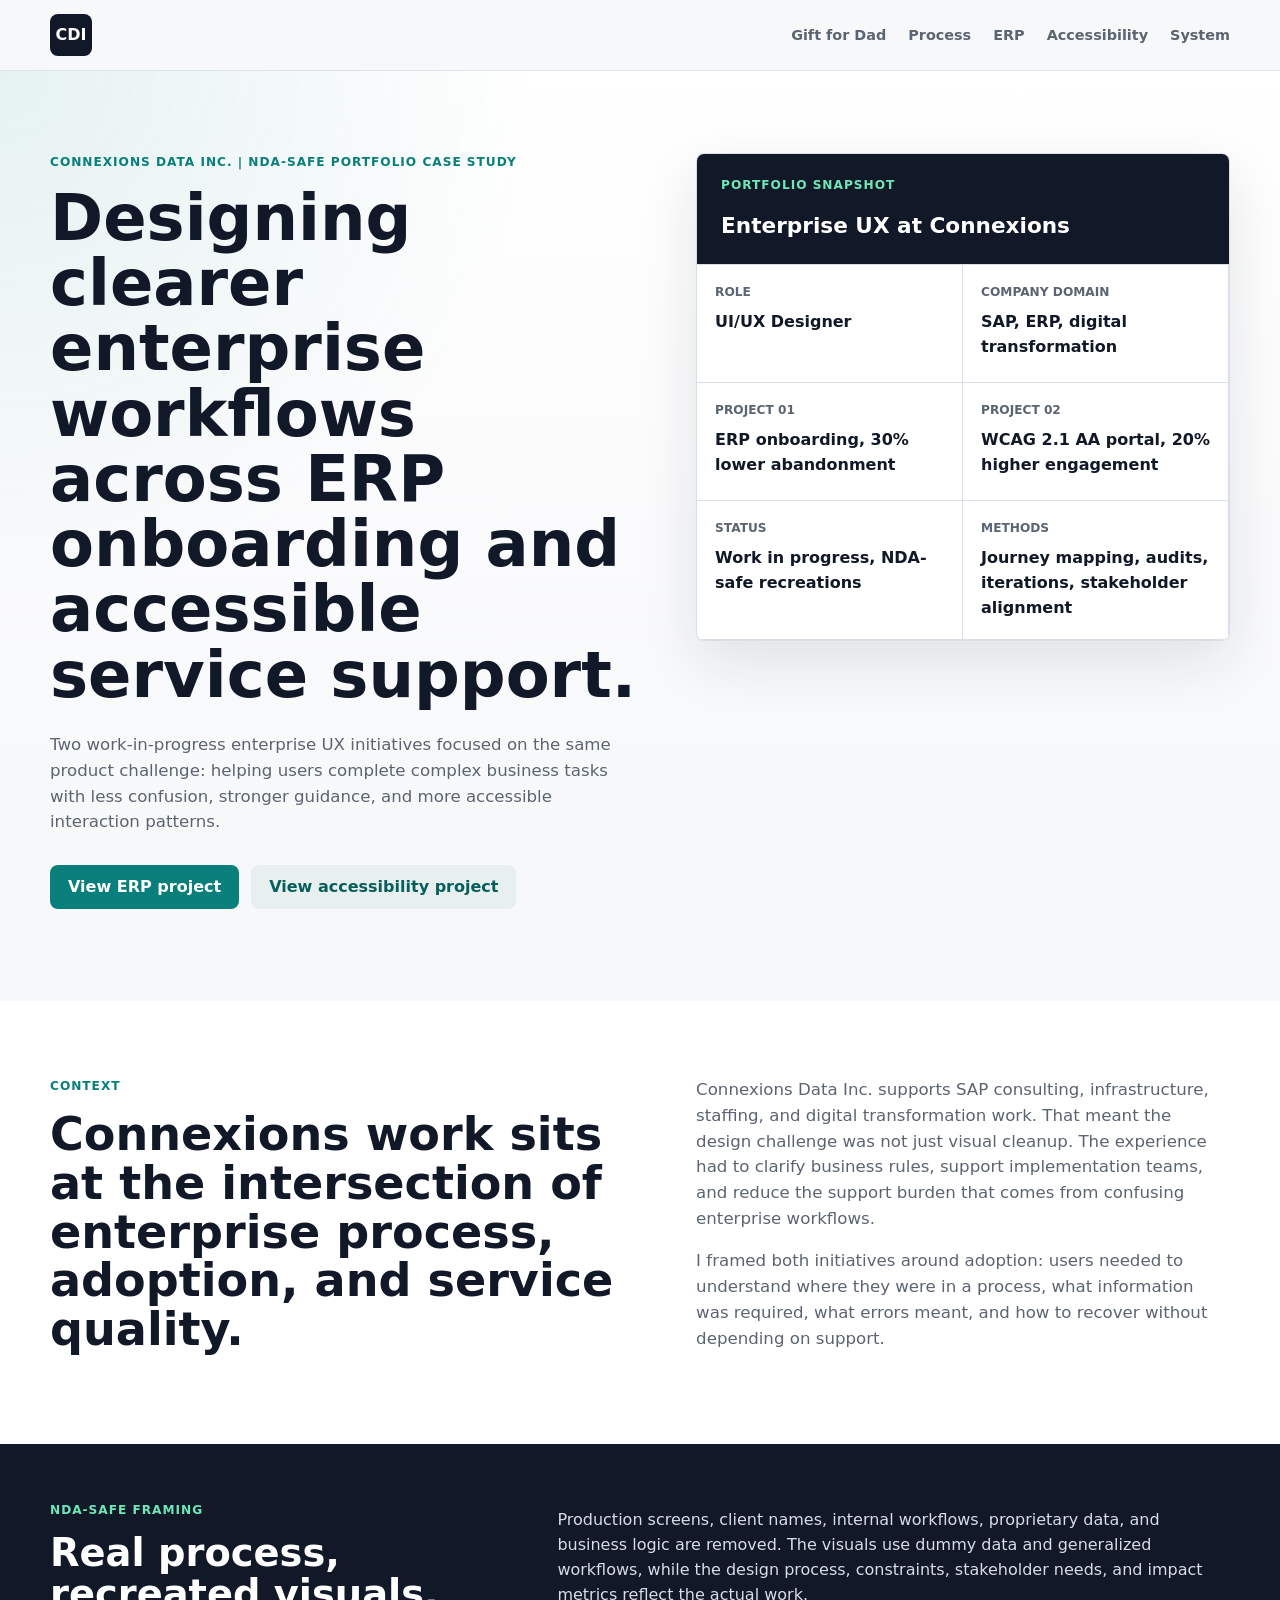
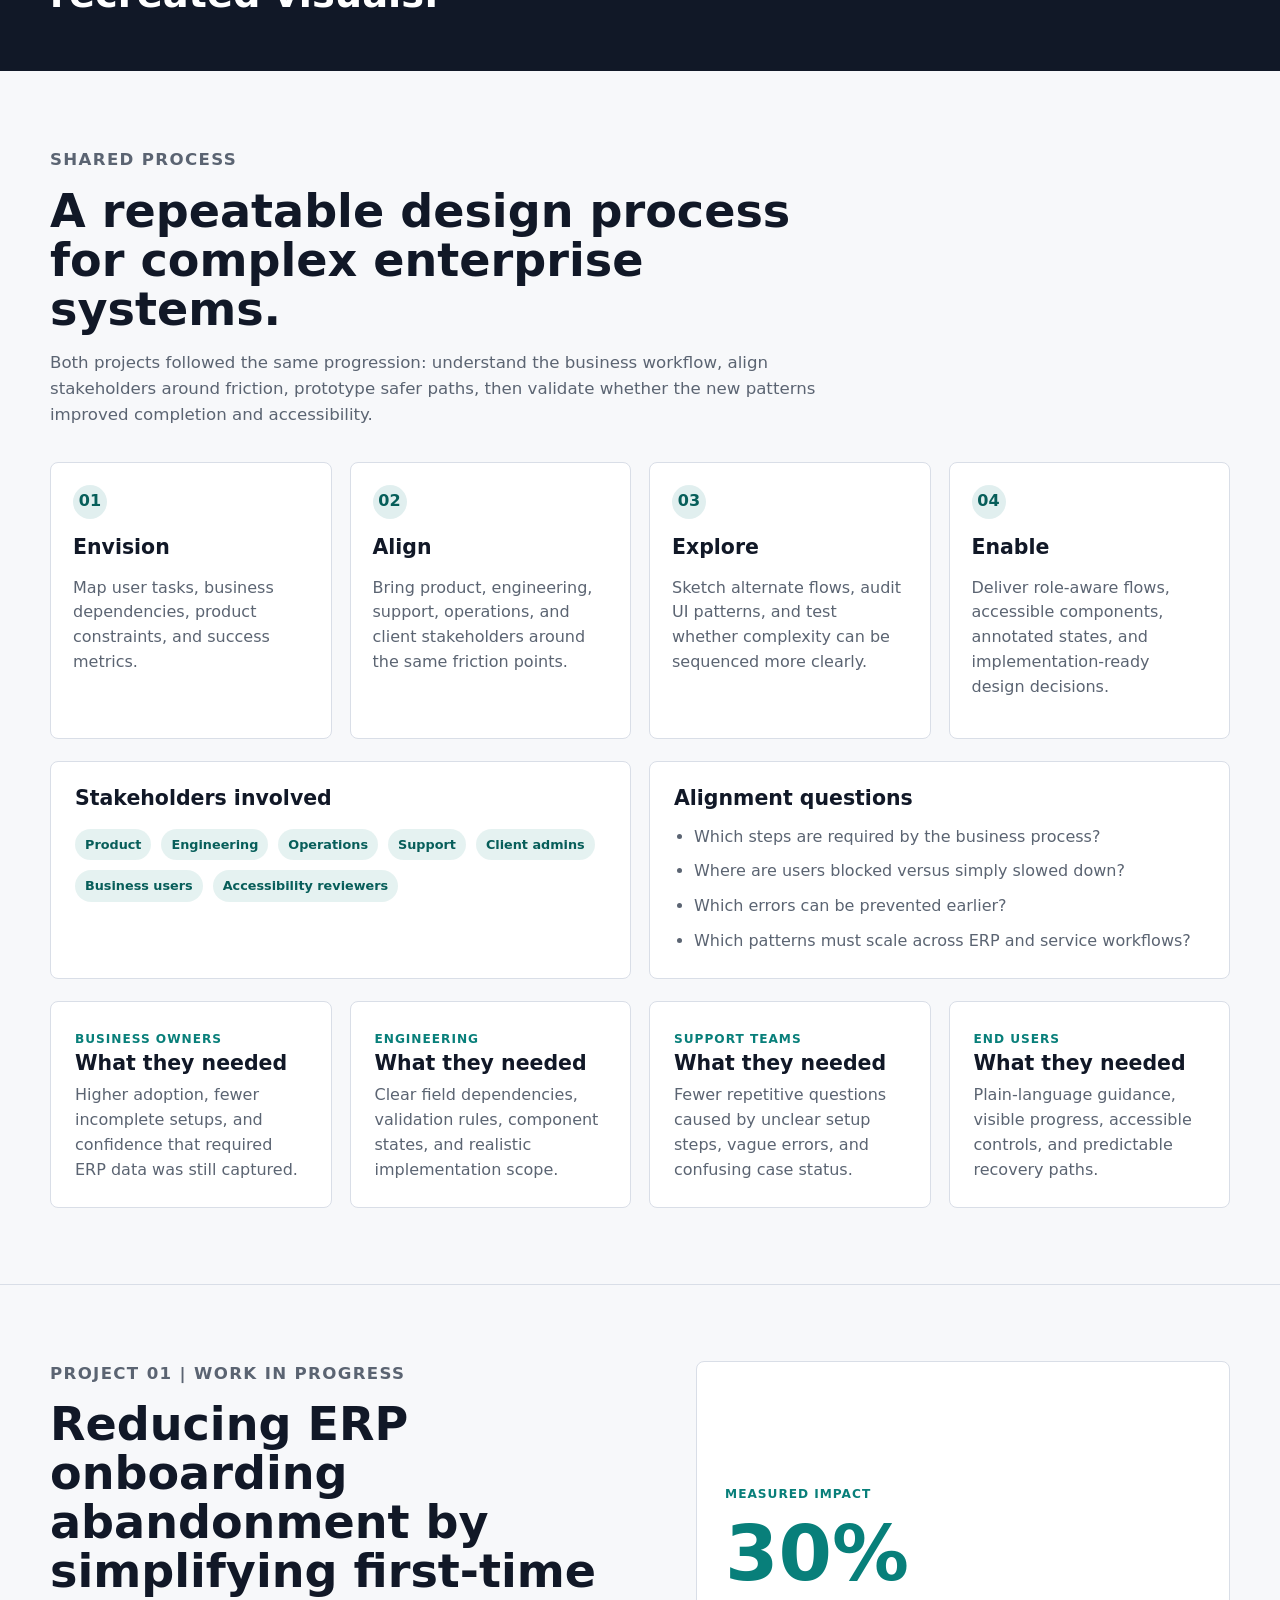
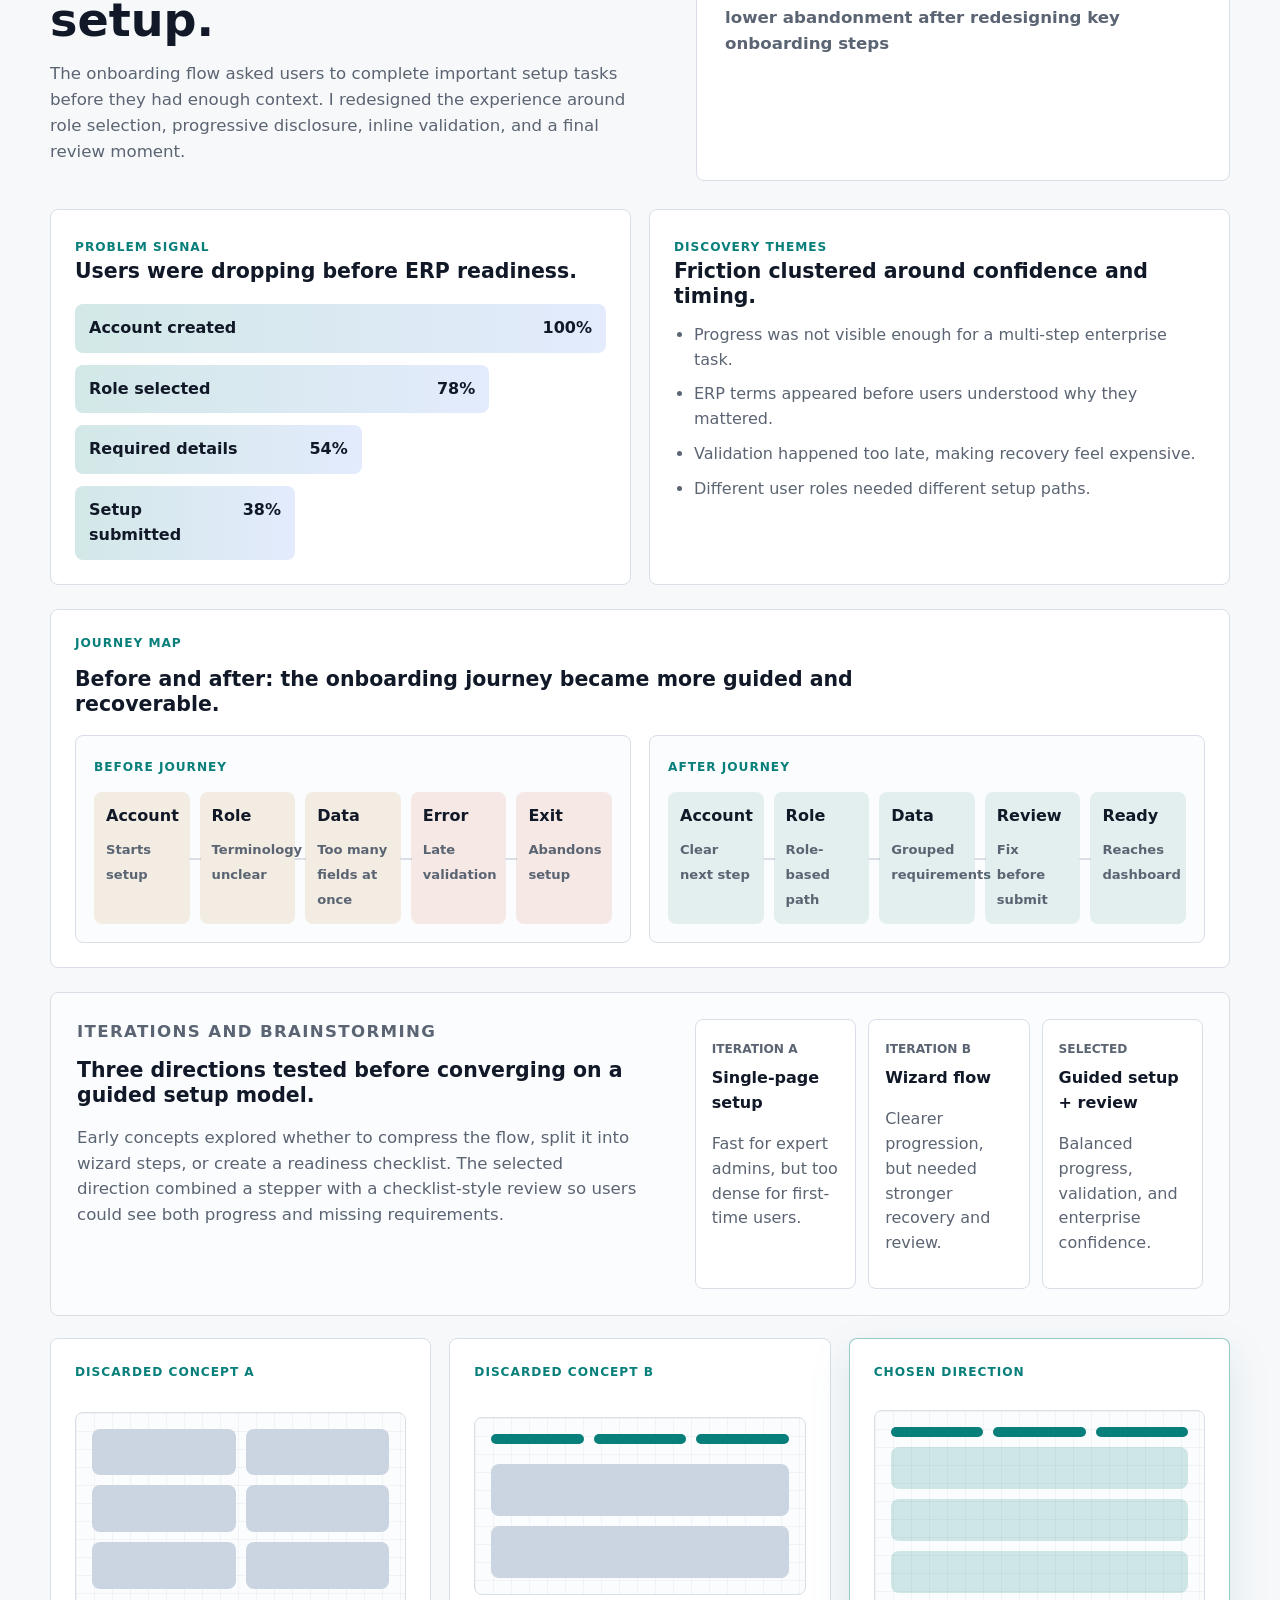
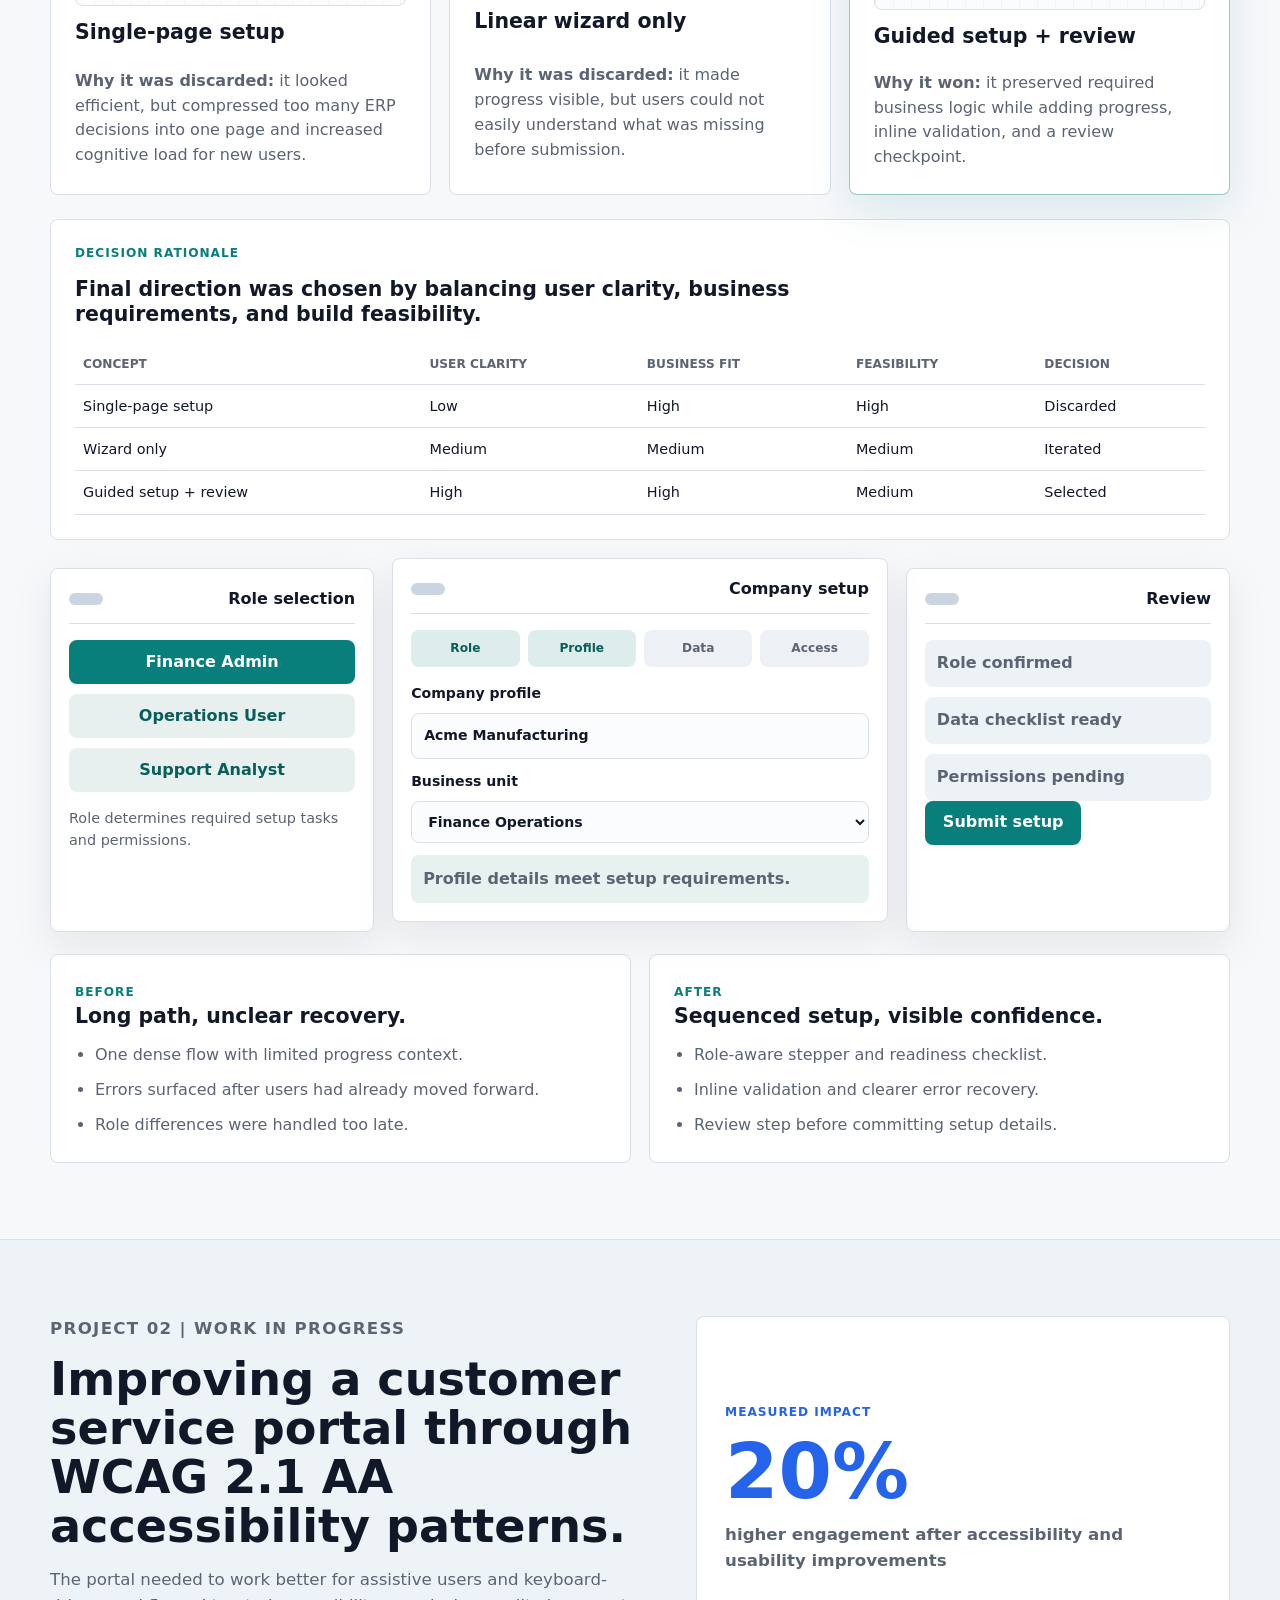
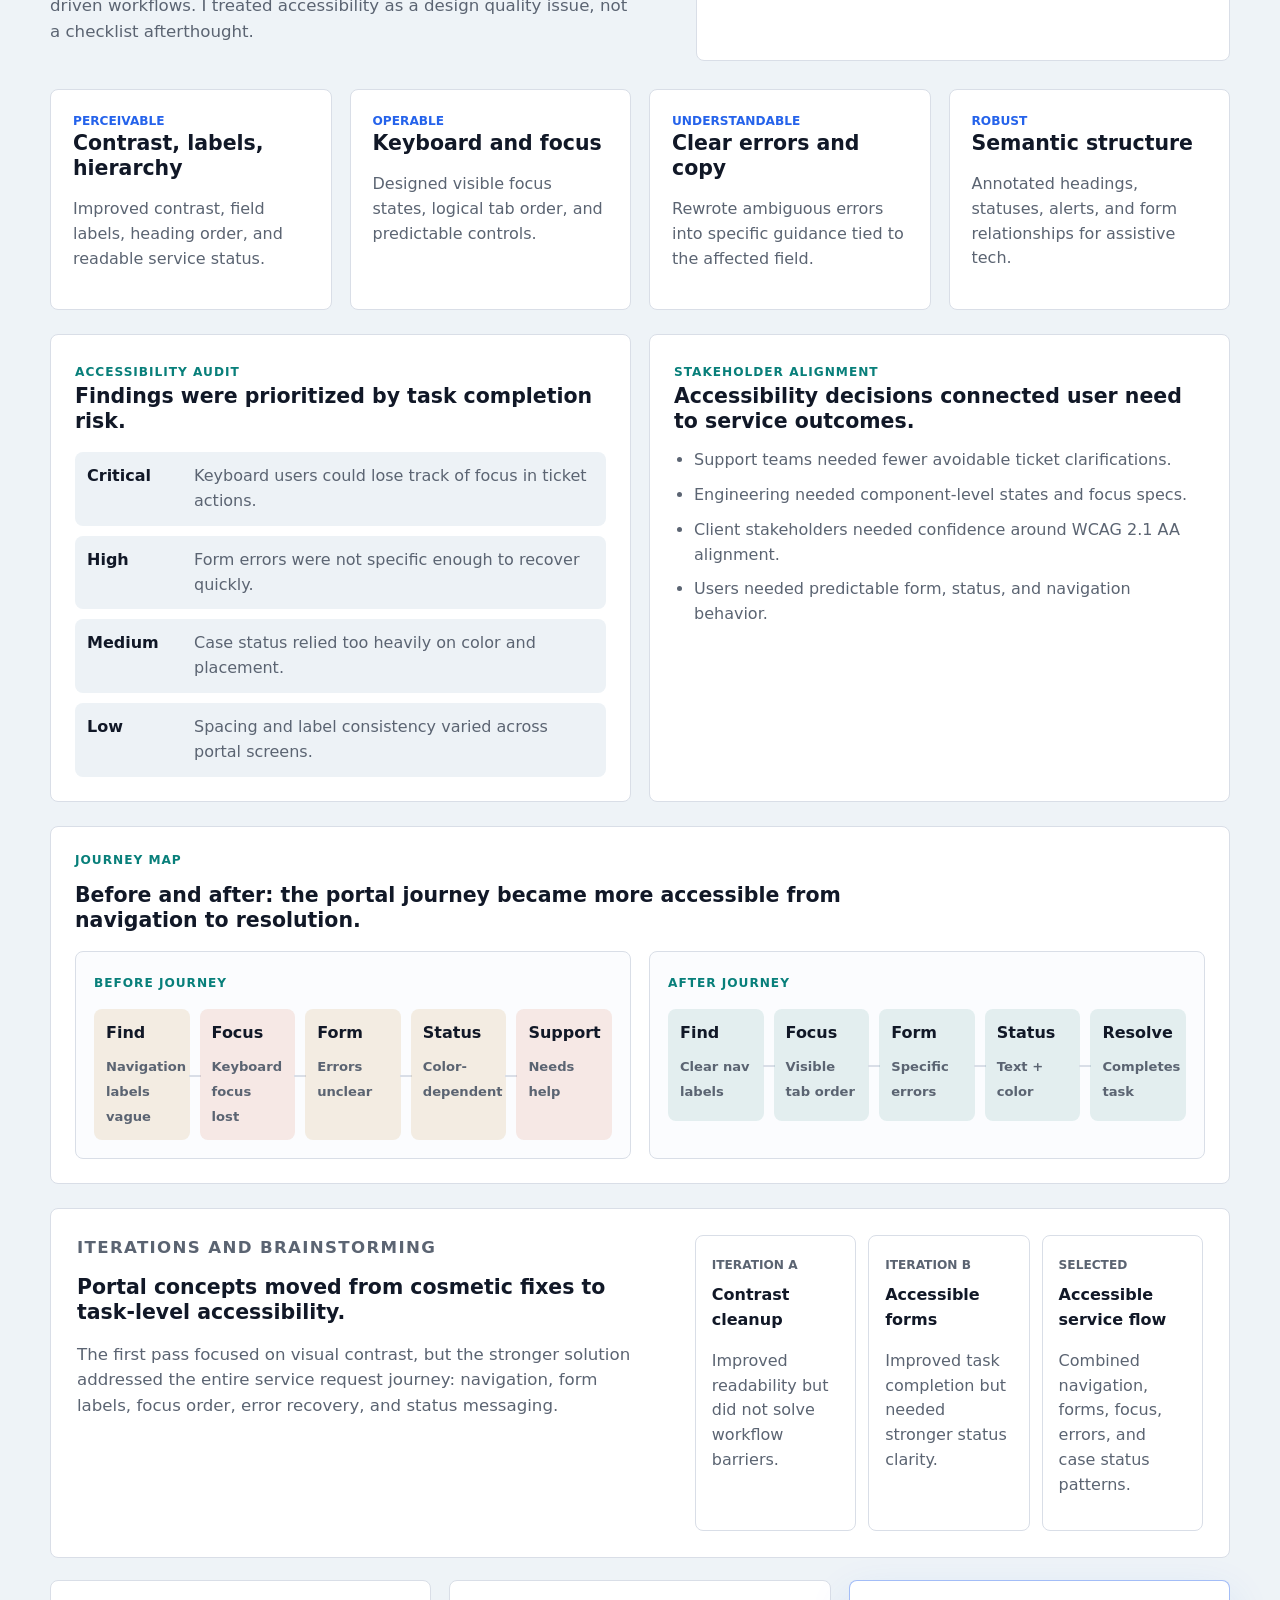
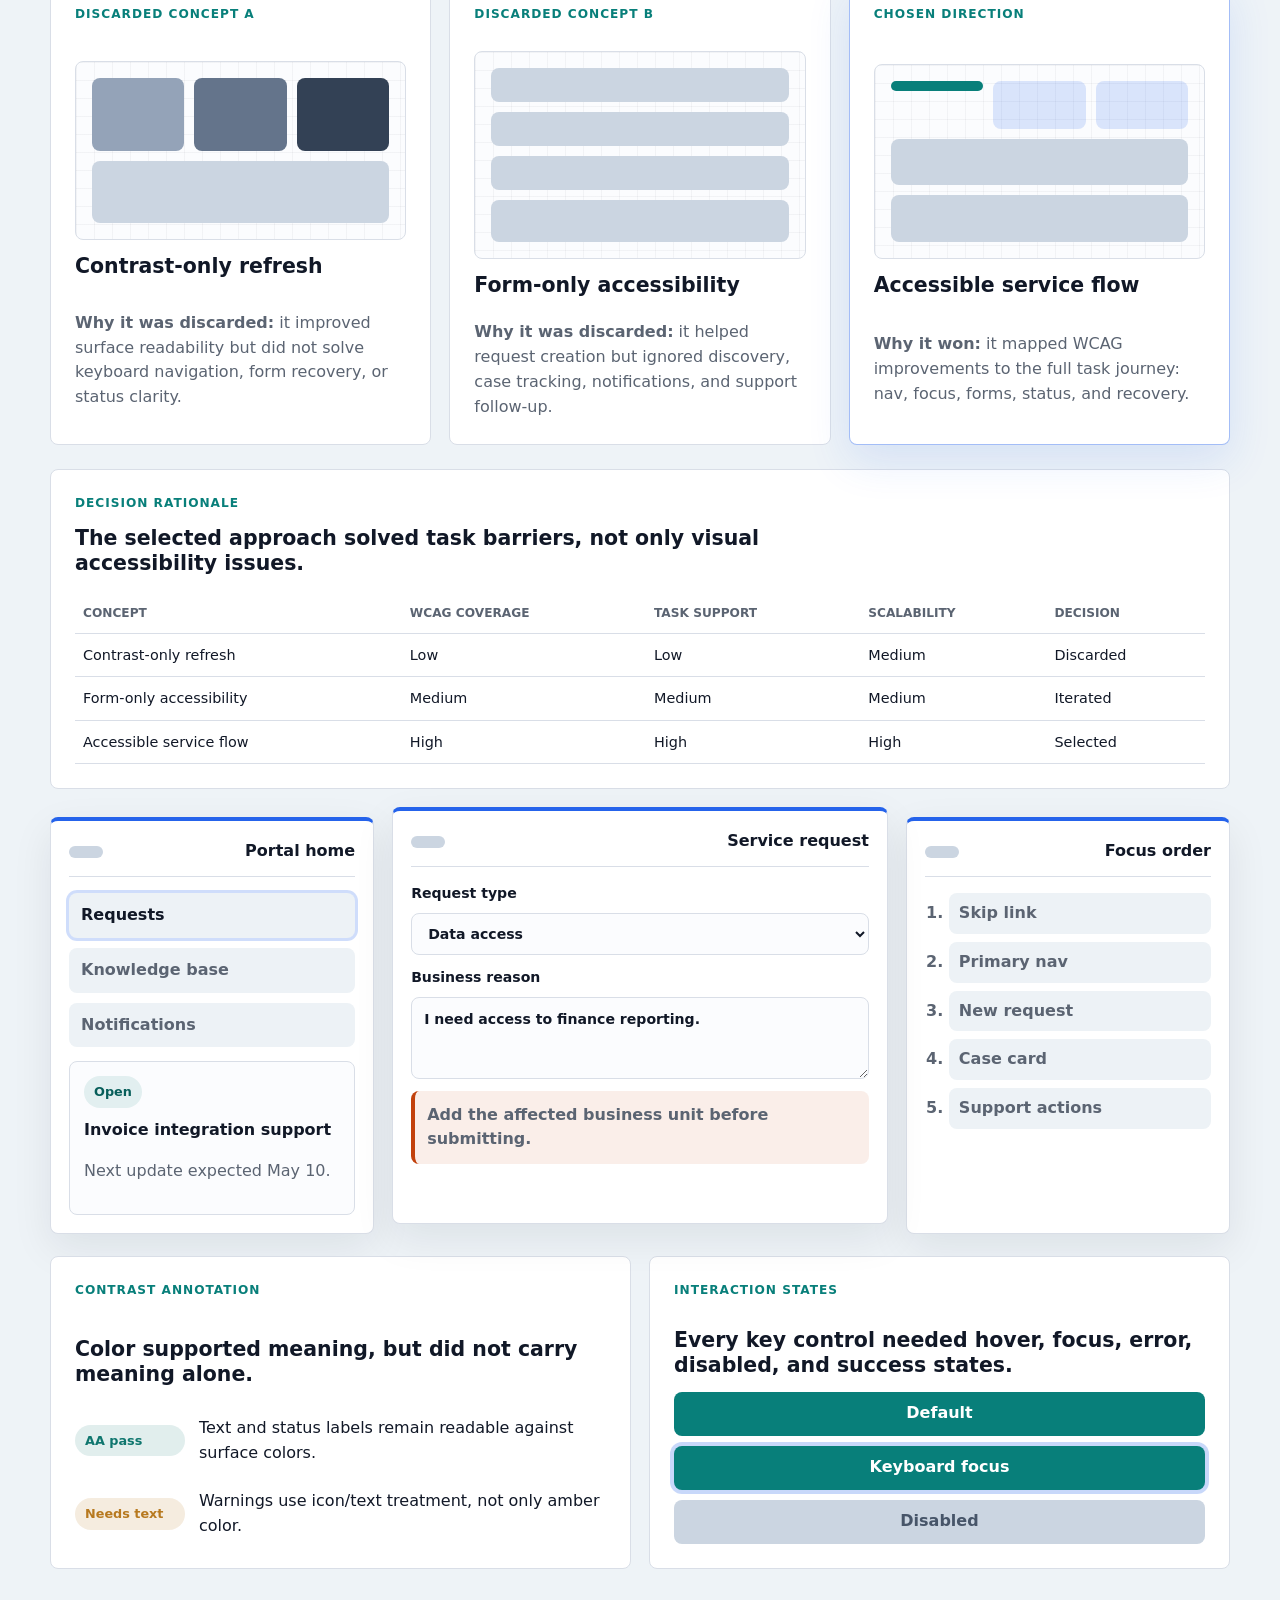
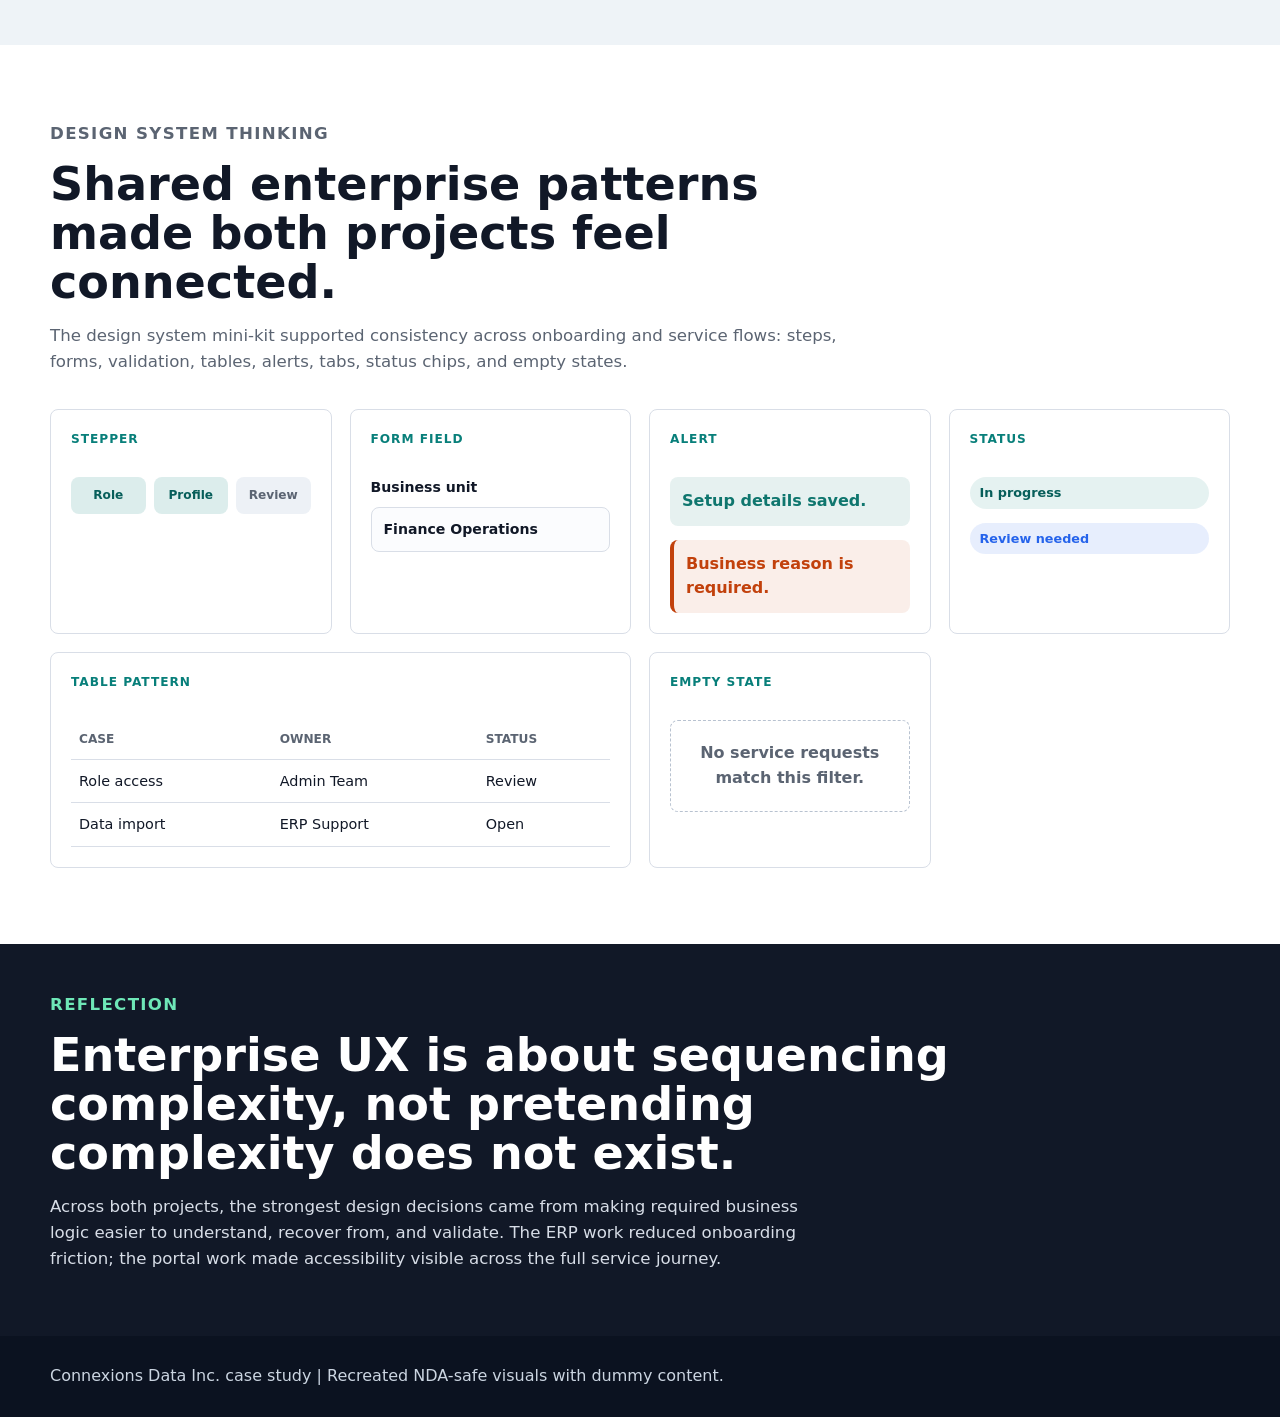
==== commit 7c87945c: "Add Gift for Dad case study page" ====
--- a/index.html
+++ b/index.html
@@ -13,6 +13,7 @@
       <nav class="nav-shell" aria-label="Case study navigation">
         <a class="brand-mark" href="#top" aria-label="Go to case study top">CDI</a>
         <div class="nav-links">
+          <a href="giftfordad.html">Gift for Dad</a>
           <a href="#process">Process</a>
           <a href="#erp">ERP</a>
           <a href="#accessibility">Accessibility</a>
--- a/styles.css
+++ b/styles.css
@@ -1049,6 +1049,964 @@
   margin: 0;
 }
 
+.gift-page {
+  --gift-bg: #f5f8f7;
+  --gift-ink: #17211f;
+  --gift-muted: #5f6864;
+  --gift-surface: #ffffff;
+  --gift-line: #d7dfda;
+  --gift-teal: #0b7f7d;
+  --gift-gold: #c7932f;
+  --gift-coral: #d46a4c;
+  --gift-sage: #8aa398;
+  background: var(--gift-bg);
+  color: var(--gift-ink);
+}
+
+.gift-page h1,
+.gift-page h2,
+.gift-page h3,
+.gift-page p {
+  letter-spacing: 0;
+}
+
+.gift-container {
+  width: min(1180px, calc(100% - 40px));
+  margin: 0 auto;
+}
+
+.gift-hero-actions a {
+  text-decoration: none;
+}
+
+.gift-hero {
+  min-height: 100vh;
+  padding: 70px 0 56px;
+  background:
+    linear-gradient(120deg, rgba(11, 127, 125, 0.1), transparent 40%),
+    linear-gradient(180deg, #ffffff 0%, var(--gift-bg) 88%);
+}
+
+.gift-hero-grid,
+.gift-two-column,
+.prototype-grid,
+.outcome-grid,
+.stakeholder-rings {
+  display: grid;
+  grid-template-columns: minmax(0, 1.02fr) minmax(360px, 0.98fr);
+  gap: 54px;
+  align-items: center;
+}
+
+.gift-hero-copy h1 {
+  max-width: 850px;
+  font-size: clamp(2.65rem, 5.6vw, 5.1rem);
+  line-height: 0.98;
+}
+
+.gift-hero-copy p,
+.gift-copy-stack p,
+.gift-section-heading p,
+.prototype-copy p {
+  color: var(--gift-muted);
+  font-size: 1.05rem;
+}
+
+.gift-hero-copy > p:last-of-type {
+  max-width: 720px;
+  margin: 24px 0 0;
+}
+
+.gift-eyebrow,
+.gift-label {
+  margin: 0 0 12px;
+  color: var(--gift-teal);
+  font-size: 0.76rem;
+  font-weight: 900;
+  letter-spacing: 0.08em;
+  text-transform: uppercase;
+}
+
+.gift-hero-actions {
+  display: flex;
+  flex-wrap: wrap;
+  gap: 12px;
+  margin-top: 30px;
+}
+
+.gift-hero-actions a,
+.planner-tabs button,
+.planner-print {
+  display: inline-flex;
+  align-items: center;
+  justify-content: center;
+  min-height: 44px;
+  padding: 0 18px;
+  border: 0;
+  border-radius: 8px;
+  background: var(--gift-teal);
+  color: #fff;
+  font-weight: 850;
+  cursor: pointer;
+}
+
+.gift-hero-actions a:last-child {
+  background: #e6f0ee;
+  color: #075e5a;
+}
+
+.gift-snapshot {
+  overflow: hidden;
+  border: 1px solid var(--gift-line);
+  border-radius: 8px;
+  background: var(--gift-surface);
+  box-shadow: 0 22px 70px rgba(23, 33, 31, 0.12);
+}
+
+.gift-hero-visual {
+  position: relative;
+  min-height: 285px;
+  overflow: hidden;
+  background: #dfe7e1;
+}
+
+.visual-card,
+.visual-core,
+.visual-line {
+  position: absolute;
+}
+
+.visual-card {
+  display: grid;
+  place-items: center;
+  width: 128px;
+  height: 82px;
+  border: 1px solid rgba(23, 33, 31, 0.16);
+  border-radius: 8px;
+  background: #ffffff;
+  color: var(--gift-ink);
+  font-weight: 900;
+  box-shadow: 0 14px 36px rgba(23, 33, 31, 0.12);
+}
+
+.camera-card {
+  top: 44px;
+  left: 44px;
+}
+
+.planner-card {
+  top: 48px;
+  right: 54px;
+}
+
+.trip-card {
+  bottom: 42px;
+  left: 50%;
+  transform: translateX(-50%);
+}
+
+.visual-core {
+  display: grid;
+  place-items: center;
+  inset: 50% auto auto 50%;
+  width: 150px;
+  min-height: 76px;
+  padding: 12px;
+  transform: translate(-50%, -50%);
+  border-radius: 999px;
+  background: var(--gift-ink);
+  color: #fff;
+  text-align: center;
+  font-size: 0.86rem;
+  font-weight: 900;
+  z-index: 2;
+}
+
+.visual-line {
+  width: 250px;
+  height: 2px;
+  background: rgba(11, 127, 125, 0.42);
+  transform-origin: center;
+}
+
+.line-one {
+  top: 112px;
+  left: 118px;
+  transform: rotate(13deg);
+}
+
+.line-two {
+  bottom: 110px;
+  right: 118px;
+  transform: rotate(-22deg);
+}
+
+.gift-snapshot dl {
+  display: grid;
+  grid-template-columns: repeat(2, minmax(0, 1fr));
+  margin: 0;
+}
+
+.gift-snapshot div {
+  min-height: 128px;
+  padding: 18px;
+  border-top: 1px solid var(--gift-line);
+  border-right: 1px solid var(--gift-line);
+}
+
+.gift-snapshot dt {
+  color: var(--gift-muted);
+  font-size: 0.74rem;
+  font-weight: 900;
+  text-transform: uppercase;
+}
+
+.gift-snapshot dd {
+  margin: 8px 0 0;
+  font-weight: 760;
+}
+
+.gift-intent,
+.gift-section,
+.journey-showcase,
+.story-scroll,
+.gift-outcome {
+  padding: 84px 0;
+}
+
+.gift-intent,
+.system-story {
+  background: var(--gift-surface);
+}
+
+.gift-copy-stack {
+  display: grid;
+  gap: 16px;
+}
+
+.gift-copy-stack p {
+  margin: 0;
+}
+
+.gift-section-heading {
+  max-width: 840px;
+  margin-bottom: 32px;
+}
+
+.dad-profile,
+.time-horizon-grid,
+.journey-cards,
+.outcome-cards {
+  display: grid;
+  grid-template-columns: repeat(3, minmax(0, 1fr));
+  gap: 18px;
+}
+
+.dad-profile article,
+.time-horizon-grid article,
+.journey-cards article,
+.outcome-cards article,
+.rhetoric-grid article,
+.system-map-web article {
+  border: 1px solid var(--gift-line);
+  border-radius: 8px;
+  background: var(--gift-surface);
+}
+
+.dad-profile article {
+  padding: 24px;
+}
+
+.dad-card {
+  display: grid;
+  gap: 18px;
+}
+
+.persona-visual {
+  display: grid;
+  grid-template-columns: repeat(3, minmax(0, 1fr));
+  gap: 10px;
+  padding: 16px;
+  border-radius: 8px;
+  background: #eef4f2;
+}
+
+.persona-visual span {
+  grid-column: 1 / -1;
+  height: 82px;
+  border-radius: 8px;
+  background:
+    linear-gradient(90deg, transparent 46%, var(--gift-teal) 46%, var(--gift-teal) 54%, transparent 54%),
+    radial-gradient(circle at 50% 24%, var(--gift-ink) 0 18px, transparent 19px),
+    radial-gradient(circle at 50% 78%, rgba(11, 127, 125, 0.28) 0 46px, transparent 47px);
+}
+
+.persona-visual strong {
+  grid-column: 1 / -1;
+}
+
+.persona-visual em {
+  padding: 8px;
+  border-radius: 999px;
+  background: #fff;
+  color: var(--gift-muted);
+  font-style: normal;
+  font-size: 0.78rem;
+  font-weight: 850;
+  text-align: center;
+}
+
+.gift-list {
+  display: grid;
+  gap: 10px;
+  margin: 14px 0 0;
+  padding-left: 20px;
+  color: var(--gift-muted);
+}
+
+.stakeholder-rings {
+  margin-top: 24px;
+  padding: 30px;
+  border: 1px solid var(--gift-line);
+  border-radius: 8px;
+  background: #f7fbf9;
+}
+
+.ring-copy p {
+  color: var(--gift-muted);
+}
+
+.stakeholder-orbit {
+  position: relative;
+  display: grid;
+  min-height: 430px;
+  border-radius: 8px;
+  background:
+    radial-gradient(circle at center, rgba(11, 127, 125, 0.12) 0 84px, transparent 85px),
+    radial-gradient(circle at center, transparent 0 145px, rgba(199, 147, 47, 0.22) 146px 148px, transparent 149px),
+    radial-gradient(circle at center, transparent 0 196px, rgba(212, 106, 76, 0.22) 197px 199px, transparent 200px),
+    #ffffff;
+}
+
+.orbit-center,
+.orbit-node {
+  position: absolute;
+  display: grid;
+  gap: 4px;
+  padding: 14px;
+  border: 1px solid var(--gift-line);
+  border-radius: 8px;
+  background: #ffffff;
+  box-shadow: 0 14px 32px rgba(23, 33, 31, 0.09);
+}
+
+.orbit-center {
+  place-items: center;
+  inset: 50% auto auto 50%;
+  width: 146px;
+  min-height: 100px;
+  transform: translate(-50%, -50%);
+  background: var(--gift-ink);
+  color: #fff;
+  text-align: center;
+}
+
+.orbit-center span,
+.orbit-node strong {
+  font-weight: 900;
+}
+
+.orbit-center small,
+.orbit-node span {
+  color: var(--gift-muted);
+  font-size: 0.78rem;
+  line-height: 1.35;
+}
+
+.orbit-center small {
+  color: #d7e2dd;
+}
+
+.orbit-node {
+  width: min(210px, 42%);
+}
+
+.family-node {
+  top: 18px;
+  left: 50%;
+  transform: translateX(-50%);
+  border-color: rgba(11, 127, 125, 0.5);
+}
+
+.friend-node {
+  top: 148px;
+  right: 18px;
+}
+
+.work-node {
+  bottom: 28px;
+  right: 78px;
+}
+
+.community-node {
+  bottom: 72px;
+  left: 18px;
+}
+
+.gift-dark-section {
+  padding: 84px 0;
+  background: #14211f;
+  color: var(--gift-surface);
+}
+
+.gift-dark-section .gift-section-heading p {
+  color: #d7e2dd;
+}
+
+.gift-dark-section .gift-eyebrow {
+  color: #78d1c8;
+}
+
+.rhetoric-grid {
+  display: grid;
+  grid-template-columns: repeat(3, minmax(0, 1fr));
+  gap: 18px;
+}
+
+.rhetoric-triangle {
+  display: grid;
+  grid-template-columns: minmax(300px, 0.9fr) 1fr;
+  gap: 28px;
+  align-items: center;
+  margin-bottom: 22px;
+  padding: 26px;
+  border: 1px solid rgba(255, 253, 248, 0.16);
+  border-radius: 8px;
+  background: rgba(255, 255, 255, 0.06);
+}
+
+.triangle-canvas {
+  position: relative;
+  min-height: 330px;
+}
+
+.triangle-canvas::before {
+  content: "";
+  position: absolute;
+  inset: 32px 38px 44px;
+  clip-path: polygon(50% 0, 100% 100%, 0 100%);
+  border: 2px solid rgba(120, 209, 200, 0.7);
+  background: linear-gradient(160deg, rgba(120, 209, 200, 0.13), rgba(199, 147, 47, 0.12));
+}
+
+.tri-point,
+.tri-center {
+  position: absolute;
+  display: grid;
+  place-items: center;
+  border-radius: 999px;
+  font-weight: 900;
+}
+
+.tri-point {
+  width: 92px;
+  height: 44px;
+  background: #ffffff;
+  color: var(--gift-ink);
+}
+
+.tri-ethos {
+  top: 0;
+  left: 50%;
+  transform: translateX(-50%);
+}
+
+.tri-pathos {
+  bottom: 18px;
+  left: 0;
+}
+
+.tri-logos {
+  right: 0;
+  bottom: 18px;
+}
+
+.tri-center {
+  inset: 50% auto auto 50%;
+  width: 132px;
+  height: 68px;
+  transform: translate(-50%, -40%);
+  background: var(--gift-teal);
+  color: #fff;
+  text-align: center;
+}
+
+.triangle-copy p {
+  color: #d7e2dd;
+}
+
+.rhetoric-grid article {
+  padding: 26px;
+  background: rgba(255, 253, 248, 0.08);
+  border-color: rgba(255, 253, 248, 0.16);
+}
+
+.rhetoric-grid span,
+.journey-cards span,
+.story-steps span {
+  display: inline-grid;
+  place-items: center;
+  min-width: 42px;
+  min-height: 34px;
+  margin-bottom: 16px;
+  border-radius: 999px;
+  background: rgba(11, 127, 125, 0.13);
+  color: var(--gift-teal);
+  font-weight: 900;
+}
+
+.rhetoric-grid p {
+  color: #d7e2dd;
+}
+
+.time-horizon-grid article {
+  display: grid;
+  align-content: start;
+  gap: 12px;
+  padding: 24px;
+}
+
+.concept-visual {
+  position: relative;
+  width: 100%;
+  height: 210px;
+  margin-bottom: 8px;
+  overflow: hidden;
+  border-radius: 8px;
+  background: #dfe7e1;
+}
+
+.concept-visual span {
+  position: absolute;
+  display: block;
+  border-radius: 8px;
+  background: #ffffff;
+  box-shadow: 0 12px 28px rgba(23, 33, 31, 0.11);
+}
+
+.camera-visual span:first-child {
+  inset: 62px 56px 52px;
+  border: 8px solid var(--gift-ink);
+  background: transparent;
+}
+
+.camera-visual span:nth-child(2) {
+  width: 58px;
+  height: 58px;
+  inset: 78px auto auto 50%;
+  transform: translateX(-50%);
+  border-radius: 999px;
+  background: var(--gift-teal);
+}
+
+.camera-visual span:nth-child(3) {
+  width: 80px;
+  height: 22px;
+  top: 42px;
+  left: 64px;
+  background: var(--gift-gold);
+}
+
+.getaway-visual span:first-child {
+  inset: auto 24px 42px;
+  height: 74px;
+  border-radius: 999px 999px 8px 8px;
+  background: rgba(11, 127, 125, 0.28);
+}
+
+.getaway-visual span:nth-child(2),
+.getaway-visual span:nth-child(3) {
+  width: 54px;
+  height: 54px;
+  top: 60px;
+  border-radius: 999px;
+  background: var(--gift-ink);
+}
+
+.getaway-visual span:nth-child(2) {
+  left: 78px;
+}
+
+.getaway-visual span:nth-child(3) {
+  right: 78px;
+}
+
+.achievement-visual {
+  display: grid;
+  grid-template-columns: repeat(2, minmax(0, 1fr));
+  gap: 14px;
+  padding: 28px;
+}
+
+.achievement-visual span {
+  position: static;
+  min-height: 62px;
+  border-left: 6px solid var(--gift-teal);
+}
+
+.time-horizon-grid p,
+.journey-cards p,
+.outcome-cards p,
+.system-map-web p {
+  color: var(--gift-muted);
+}
+
+.journey-showcase {
+  background: #eef4f2;
+}
+
+.journey-cards {
+  grid-template-columns: repeat(5, minmax(0, 1fr));
+}
+
+.journey-cards article {
+  min-height: 220px;
+  padding: 22px;
+}
+
+.full-map {
+  margin-top: 24px;
+  border: 1px solid var(--gift-line);
+  border-radius: 8px;
+  background: var(--gift-surface);
+}
+
+.full-map summary {
+  cursor: pointer;
+  padding: 18px 22px;
+  font-weight: 900;
+}
+
+.full-map img {
+  display: block;
+  width: 100%;
+  border-top: 1px solid var(--gift-line);
+}
+
+.system-map-web {
+  display: grid;
+  grid-template-columns: repeat(3, minmax(0, 1fr));
+  gap: 18px;
+}
+
+.system-map-web article {
+  padding: 22px;
+}
+
+.system-map-web span {
+  color: var(--gift-ink);
+  font-weight: 900;
+}
+
+.system-core {
+  box-shadow: 0 18px 50px rgba(11, 127, 125, 0.13);
+  border-color: rgba(11, 127, 125, 0.42) !important;
+}
+
+.prototype-section {
+  padding: 90px 0;
+  background: #17211f;
+  color: var(--gift-surface);
+}
+
+.prototype-copy {
+  max-width: 820px;
+  margin-bottom: 28px;
+}
+
+.prototype-copy p,
+.prototype-copy .gift-list {
+  color: #d7e2dd;
+}
+
+.prototype-copy .gift-eyebrow {
+  color: #78d1c8;
+}
+
+.planner-case-grid {
+  display: grid;
+  grid-template-columns: repeat(3, minmax(0, 1fr));
+  gap: 18px;
+  margin-bottom: 24px;
+}
+
+.planner-case-grid article {
+  padding: 22px;
+  border: 1px solid rgba(255, 253, 248, 0.16);
+  border-radius: 8px;
+  background: rgba(255, 255, 255, 0.06);
+}
+
+.planner-case-grid p:last-child {
+  color: #d7e2dd;
+}
+
+.planner-shell {
+  overflow: hidden;
+  border: 1px solid rgba(255, 253, 248, 0.16);
+  border-radius: 8px;
+  background: #ffffff;
+  color: var(--gift-ink);
+  box-shadow: 0 24px 80px rgba(0, 0, 0, 0.22);
+}
+
+.detailed-planner {
+  display: grid;
+  grid-template-columns: 220px 1fr;
+}
+
+.planner-sidebar {
+  padding: 22px;
+  background: #10201d;
+  color: #fff;
+}
+
+.planner-logo {
+  display: grid;
+  place-items: center;
+  width: 58px;
+  height: 58px;
+  margin-bottom: 26px;
+  border-radius: 8px;
+  background: var(--gift-teal);
+  font-weight: 900;
+}
+
+.planner-sidebar nav {
+  display: grid;
+  gap: 10px;
+}
+
+.planner-sidebar span {
+  padding: 11px 12px;
+  border-radius: 8px;
+  color: #d7e2dd;
+  font-weight: 800;
+}
+
+.planner-sidebar span.active {
+  background: rgba(255, 255, 255, 0.12);
+  color: #fff;
+}
+
+.planner-topbar {
+  display: flex;
+  align-items: center;
+  justify-content: space-between;
+  gap: 18px;
+  padding: 22px;
+  border-bottom: 1px solid var(--gift-line);
+  background: #eef4f1;
+}
+
+.planner-topbar span {
+  display: block;
+  color: var(--gift-teal);
+  font-size: 0.78rem;
+  font-weight: 900;
+  text-transform: uppercase;
+}
+
+.planner-topbar strong {
+  display: block;
+  margin-top: 5px;
+  font-size: 1.18rem;
+}
+
+.planner-print {
+  background: var(--gift-ink);
+}
+
+.planner-tabs {
+  display: grid;
+  grid-template-columns: repeat(3, minmax(0, 1fr));
+  gap: 10px;
+  padding: 16px 22px 0;
+}
+
+.planner-tabs button {
+  background: #e6eee9;
+  color: var(--gift-muted);
+}
+
+.planner-tabs button.active {
+  background: var(--gift-teal);
+  color: #fff;
+}
+
+.planner-content {
+  display: grid;
+  grid-template-columns: minmax(0, 1.08fr) minmax(260px, 0.92fr);
+  gap: 18px;
+  padding: 22px;
+}
+
+.planner-main,
+.planner-side {
+  padding: 20px;
+  border: 1px solid var(--gift-line);
+  border-radius: 8px;
+  background: #f7fbf9;
+}
+
+.planner-side {
+  background: #eef4ef;
+}
+
+.progress-track {
+  overflow: hidden;
+  height: 14px;
+  margin: 12px 0 14px;
+  border-radius: 999px;
+  background: #d4ded8;
+}
+
+.progress-track span {
+  display: block;
+  height: 100%;
+  border-radius: inherit;
+  background: linear-gradient(90deg, var(--gift-teal), var(--gift-gold));
+}
+
+.planner-side ul {
+  display: grid;
+  gap: 9px;
+  margin: 16px 0 0;
+  padding-left: 20px;
+  color: var(--gift-muted);
+}
+
+.planner-checklist {
+  display: grid;
+  gap: 9px;
+  margin-top: 14px;
+}
+
+.planner-checklist span {
+  position: relative;
+  padding: 10px 12px 10px 38px;
+  border-radius: 8px;
+  background: #eef4ef;
+  color: var(--gift-muted);
+  font-weight: 800;
+}
+
+.planner-checklist span::before {
+  content: "";
+  position: absolute;
+  top: 12px;
+  left: 13px;
+  width: 14px;
+  height: 14px;
+  border: 2px solid #a9b7af;
+  border-radius: 4px;
+}
+
+.planner-checklist .checked::before {
+  background: var(--gift-teal);
+  border-color: var(--gift-teal);
+}
+
+.planner-insight,
+.planner-preview {
+  padding: 18px;
+  border: 1px solid var(--gift-line);
+  border-radius: 8px;
+  background: #ffffff;
+}
+
+.planner-insight p:last-child {
+  margin-bottom: 0;
+  color: var(--gift-muted);
+}
+
+.planner-preview div {
+  display: grid;
+  gap: 8px;
+  min-height: 118px;
+  padding: 18px;
+  border: 1px dashed var(--gift-teal);
+  border-radius: 8px;
+  background:
+    linear-gradient(90deg, rgba(11, 127, 125, 0.08) 1px, transparent 1px),
+    linear-gradient(rgba(11, 127, 125, 0.08) 1px, transparent 1px),
+    #f7fbf9;
+  background-size: 18px 18px;
+}
+
+.planner-preview span {
+  color: var(--gift-muted);
+}
+
+.story-scroll {
+  background: var(--gift-bg);
+}
+
+.story-steps {
+  display: grid;
+  gap: 18px;
+}
+
+.story-steps article {
+  display: grid;
+  grid-template-columns: 220px 1fr;
+  gap: 26px;
+  align-items: center;
+  padding: 24px;
+  border: 1px solid var(--gift-line);
+  border-radius: 8px;
+  background: var(--gift-surface);
+}
+
+.story-steps img {
+  width: 100%;
+  max-height: 190px;
+  object-fit: contain;
+  padding: 12px;
+  border-radius: 8px;
+  background: #dfe7e1;
+}
+
+.story-steps p {
+  color: var(--gift-muted);
+}
+
+.gift-outcome {
+  background: #ffffff;
+}
+
+.outcome-grid {
+  align-items: start;
+}
+
+.outcome-cards {
+  grid-template-columns: 1fr;
+}
+
+.outcome-cards article {
+  padding: 24px;
+}
+
+.gift-footer {
+  padding: 28px 0;
+  background: #17211f;
+  color: #d7e2dd;
+}
+
+.gift-footer p {
+  margin: 0;
+}
+
 @media (max-width: 980px) {
   .hero-grid,
   .context-grid,
@@ -1070,6 +2028,29 @@
 
   .featured-screen {
     transform: none;
+  }
+
+  .gift-hero-grid,
+  .gift-two-column,
+  .prototype-grid,
+  .outcome-grid,
+  .stakeholder-rings,
+  .planner-content,
+  .rhetoric-triangle,
+  .detailed-planner {
+    grid-template-columns: 1fr;
+  }
+
+  .dad-profile,
+  .time-horizon-grid,
+  .rhetoric-grid,
+  .system-map-web,
+  .planner-case-grid {
+    grid-template-columns: repeat(2, minmax(0, 1fr));
+  }
+
+  .journey-cards {
+    grid-template-columns: repeat(3, minmax(0, 1fr));
   }
 }
 
@@ -1144,4 +2125,100 @@
   .wide-component {
     grid-column: auto;
   }
-}
+
+  .gift-container {
+    width: min(100% - 28px, 1180px);
+  }
+
+  .gift-hero {
+    min-height: auto;
+    padding: 58px 0;
+  }
+
+  .gift-intent,
+  .gift-section,
+  .journey-showcase,
+  .story-scroll,
+  .gift-outcome,
+  .gift-dark-section,
+  .prototype-section {
+    padding: 58px 0;
+  }
+
+  .gift-snapshot dl,
+  .dad-profile,
+  .time-horizon-grid,
+  .rhetoric-grid,
+  .rhetoric-triangle,
+  .journey-cards,
+  .system-map-web,
+  .outcome-cards,
+  .planner-case-grid,
+  .detailed-planner,
+  .planner-content {
+    grid-template-columns: 1fr;
+  }
+
+  .gift-hero-visual {
+    min-height: 240px;
+  }
+
+  .visual-card {
+    width: 108px;
+    height: 68px;
+    font-size: 0.82rem;
+  }
+
+  .camera-card {
+    left: 18px;
+  }
+
+  .planner-card {
+    right: 18px;
+  }
+
+  .visual-core {
+    width: 126px;
+    font-size: 0.76rem;
+  }
+
+  .stakeholder-orbit {
+    position: static;
+    min-height: auto;
+    gap: 12px;
+    padding: 14px;
+    background: #ffffff;
+  }
+
+  .orbit-center,
+  .orbit-node {
+    position: static;
+    width: auto;
+    transform: none;
+  }
+
+  .triangle-canvas {
+    min-height: 260px;
+  }
+
+  .tri-point {
+    width: 82px;
+  }
+
+  .planner-sidebar nav {
+    grid-template-columns: 1fr 1fr;
+  }
+
+  .story-steps article {
+    grid-template-columns: 1fr;
+  }
+
+  .planner-topbar {
+    align-items: flex-start;
+    flex-direction: column;
+  }
+
+  .planner-tabs {
+    grid-template-columns: 1fr;
+  }
+}
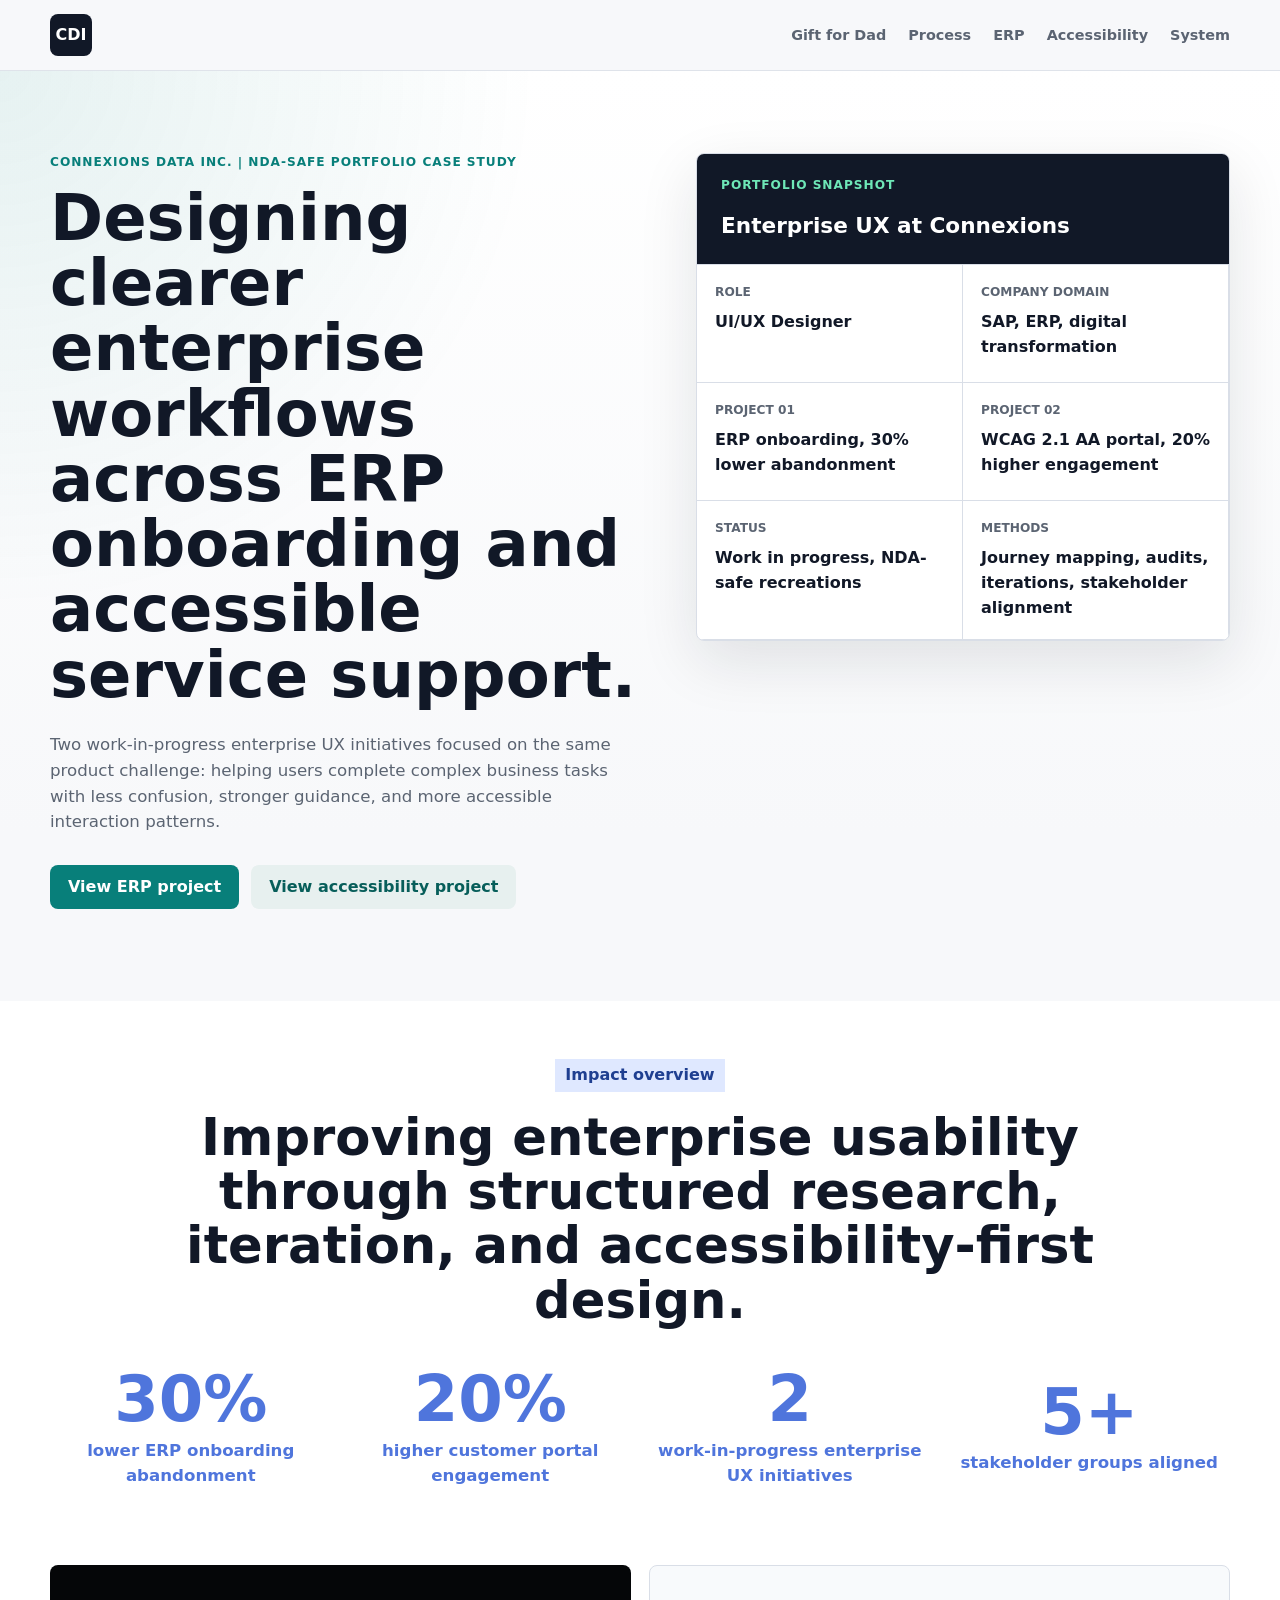
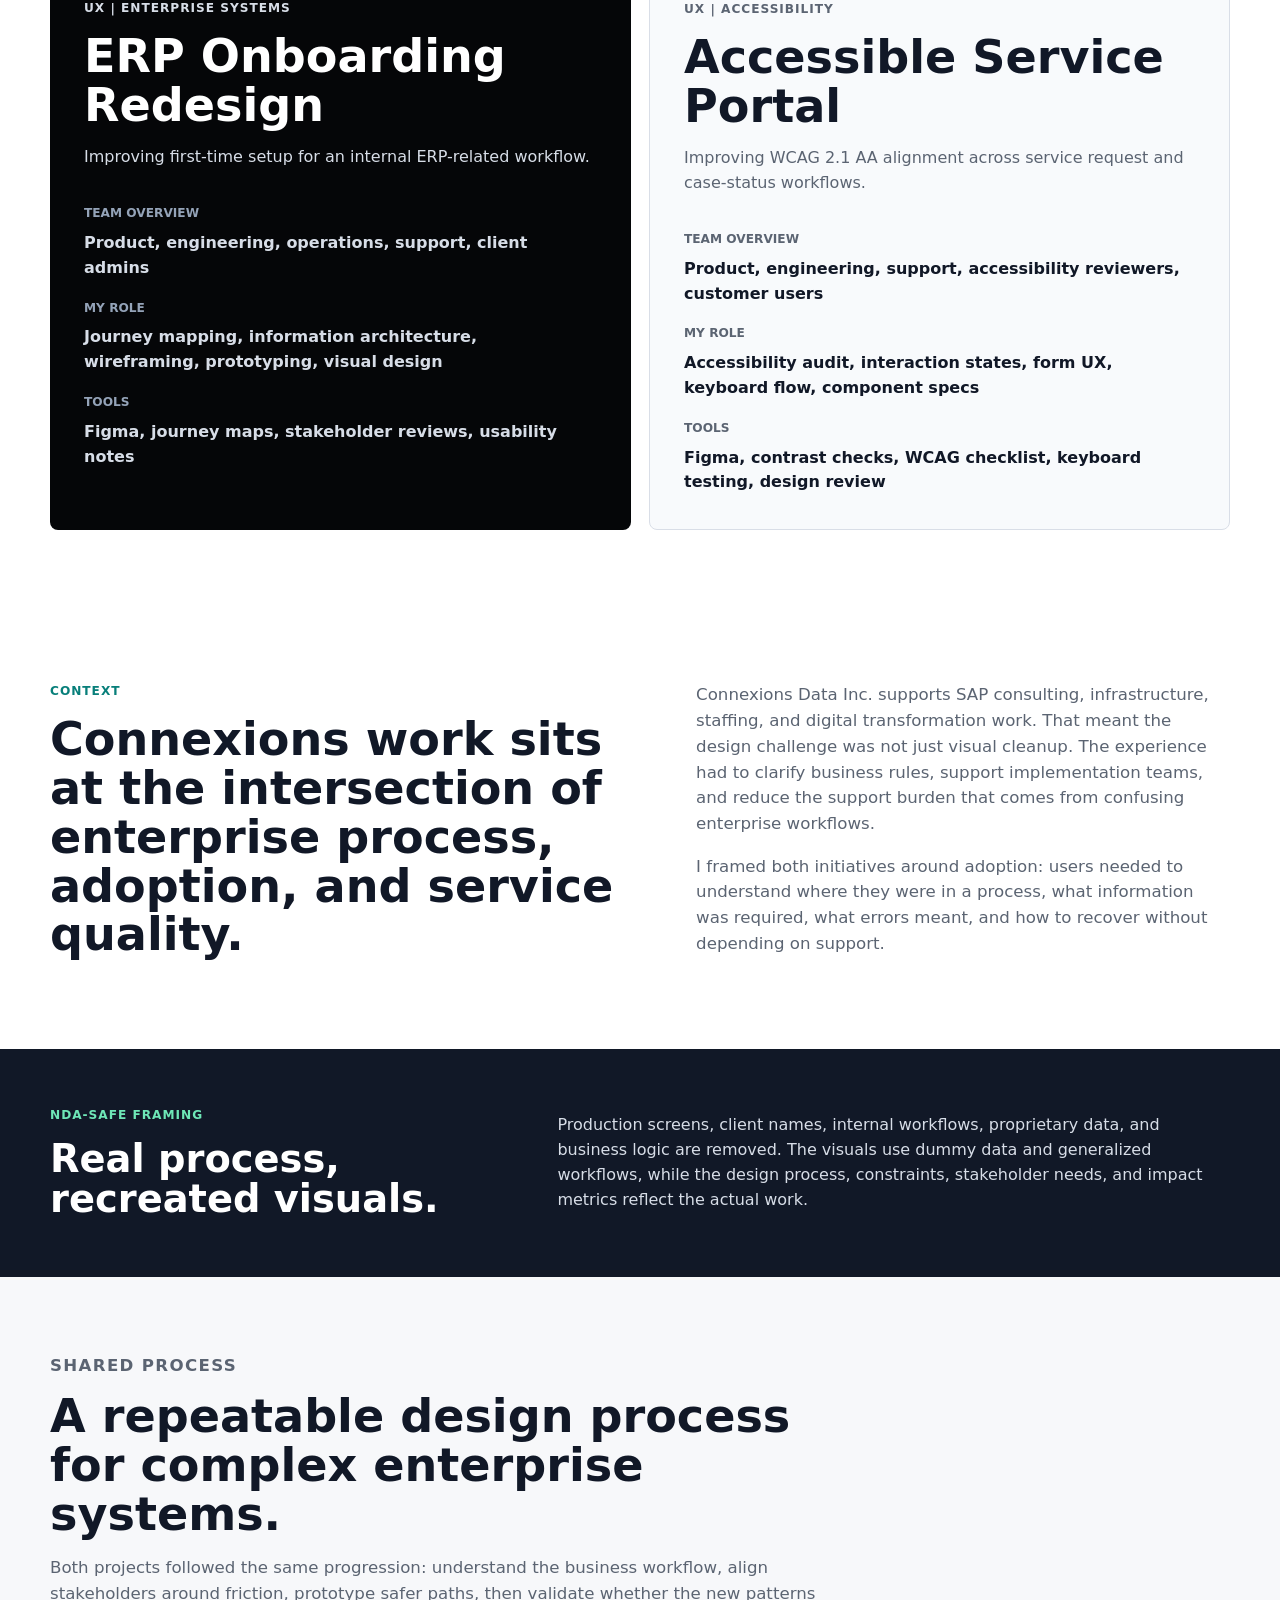
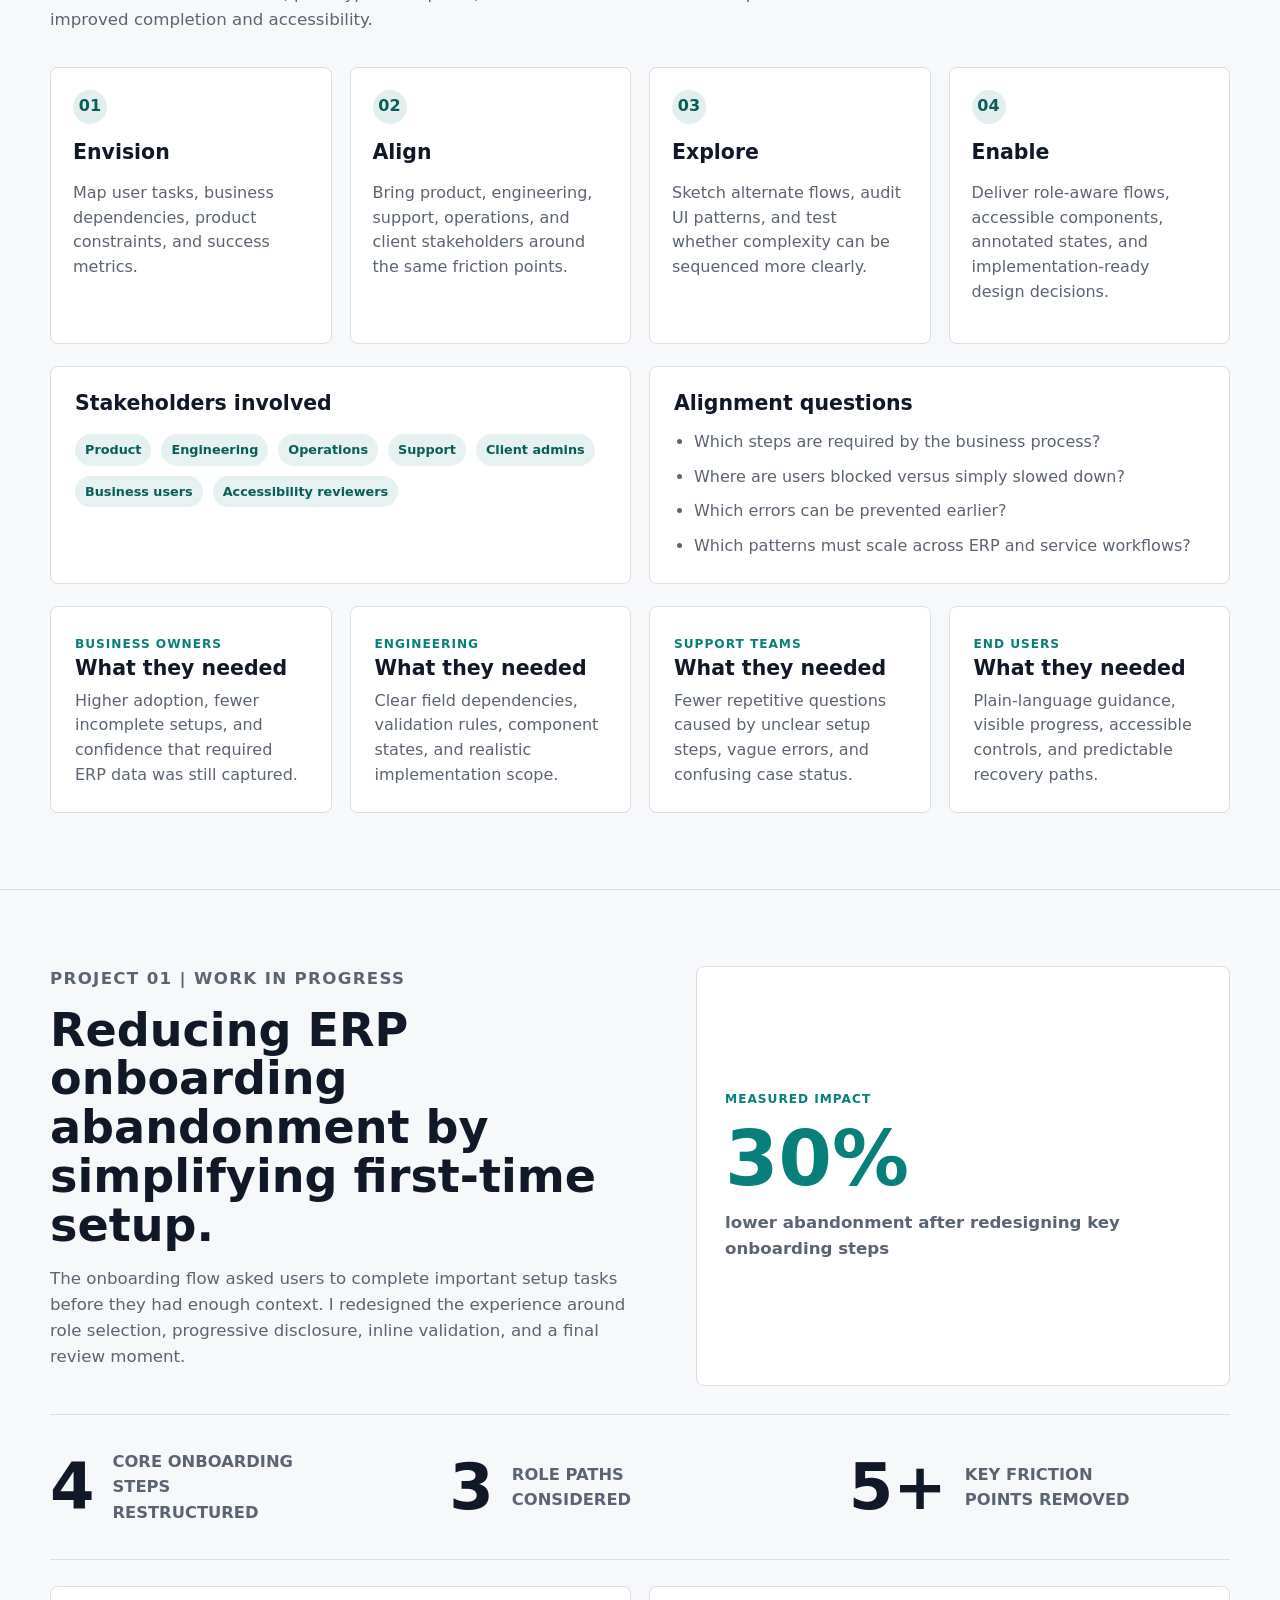
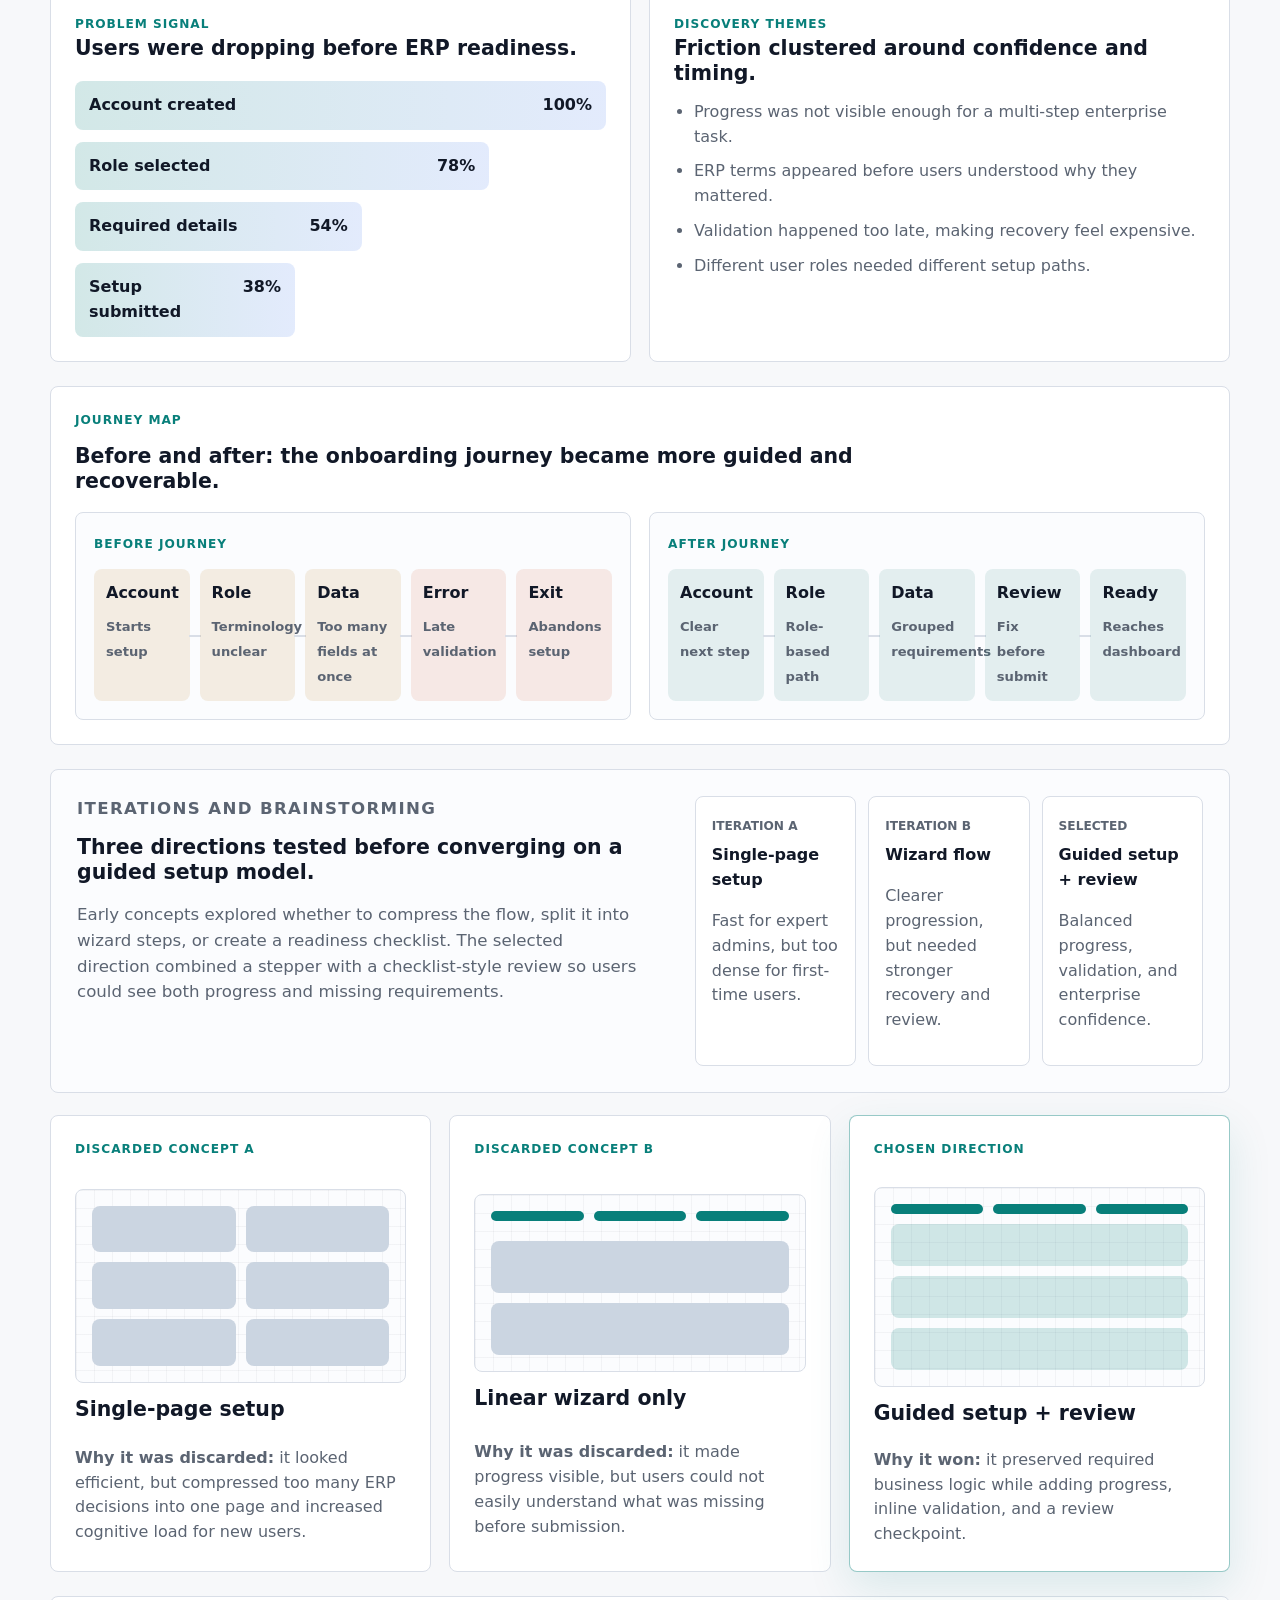
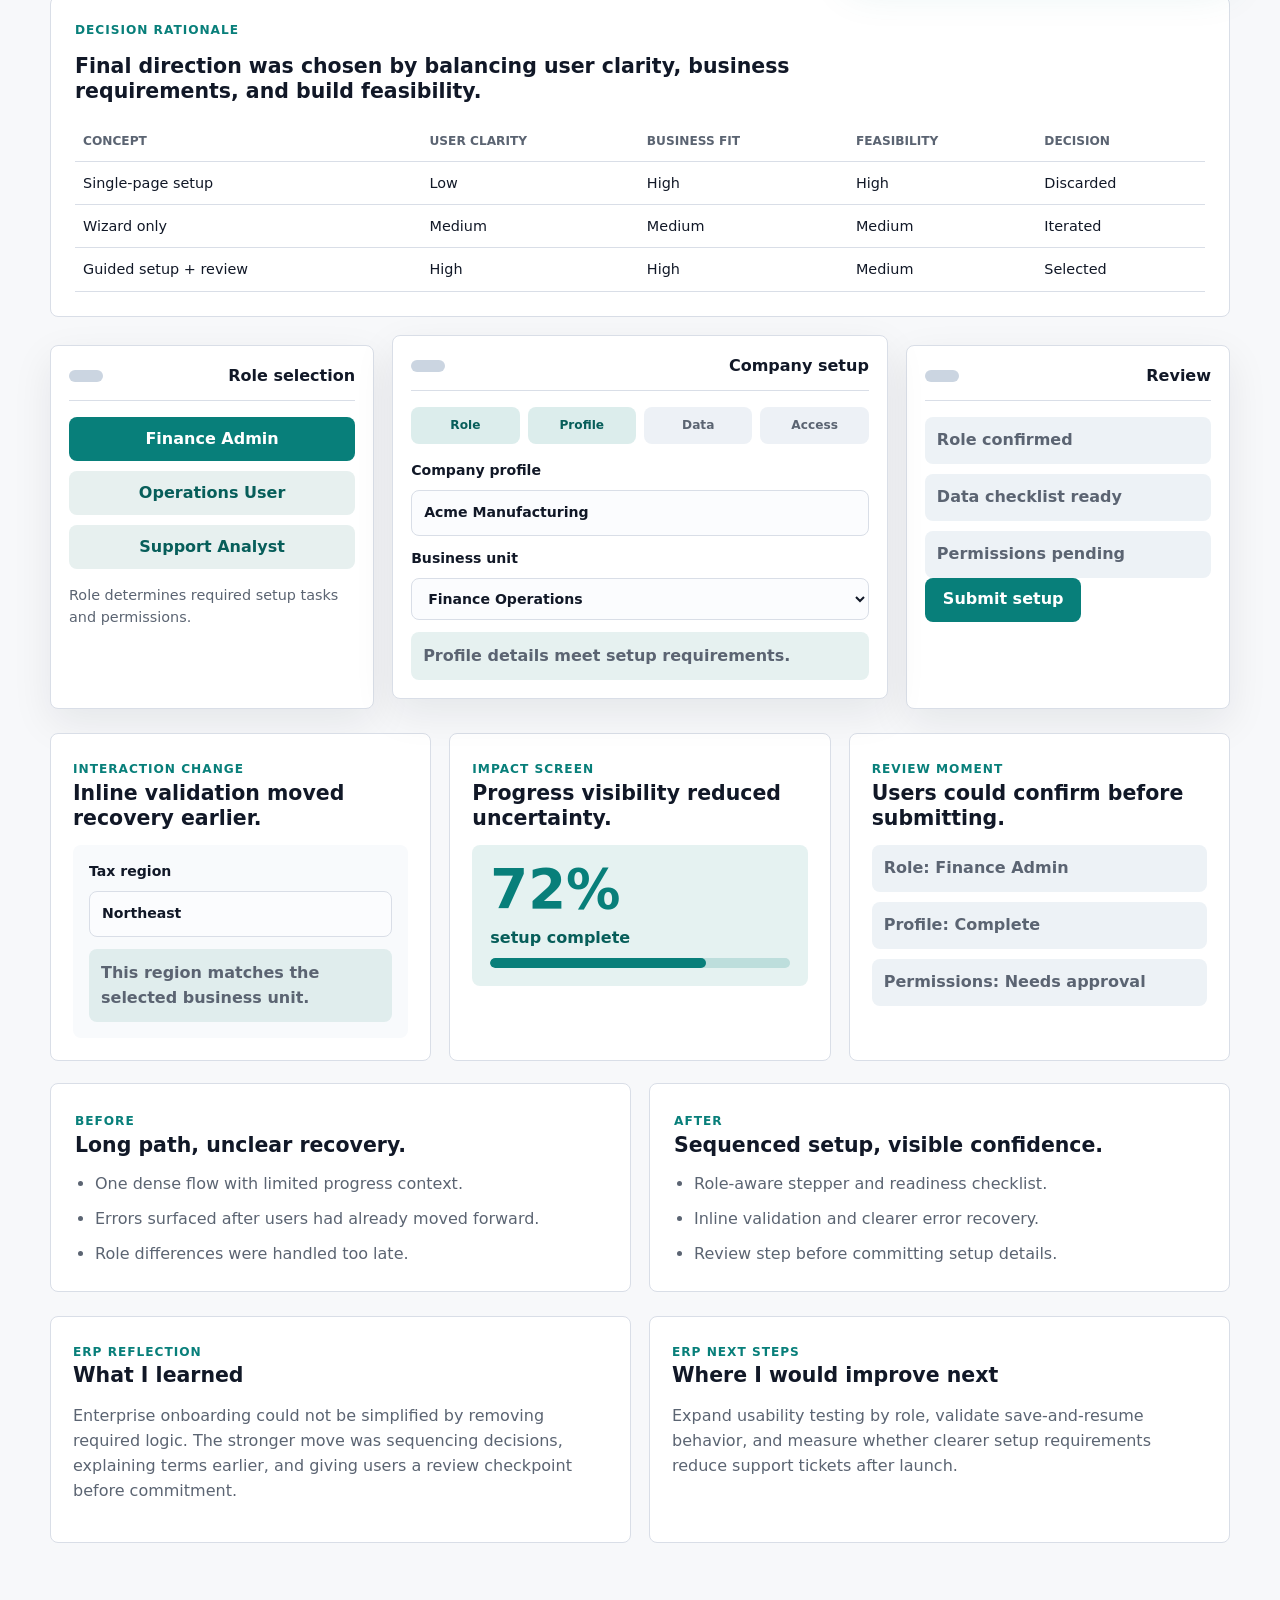
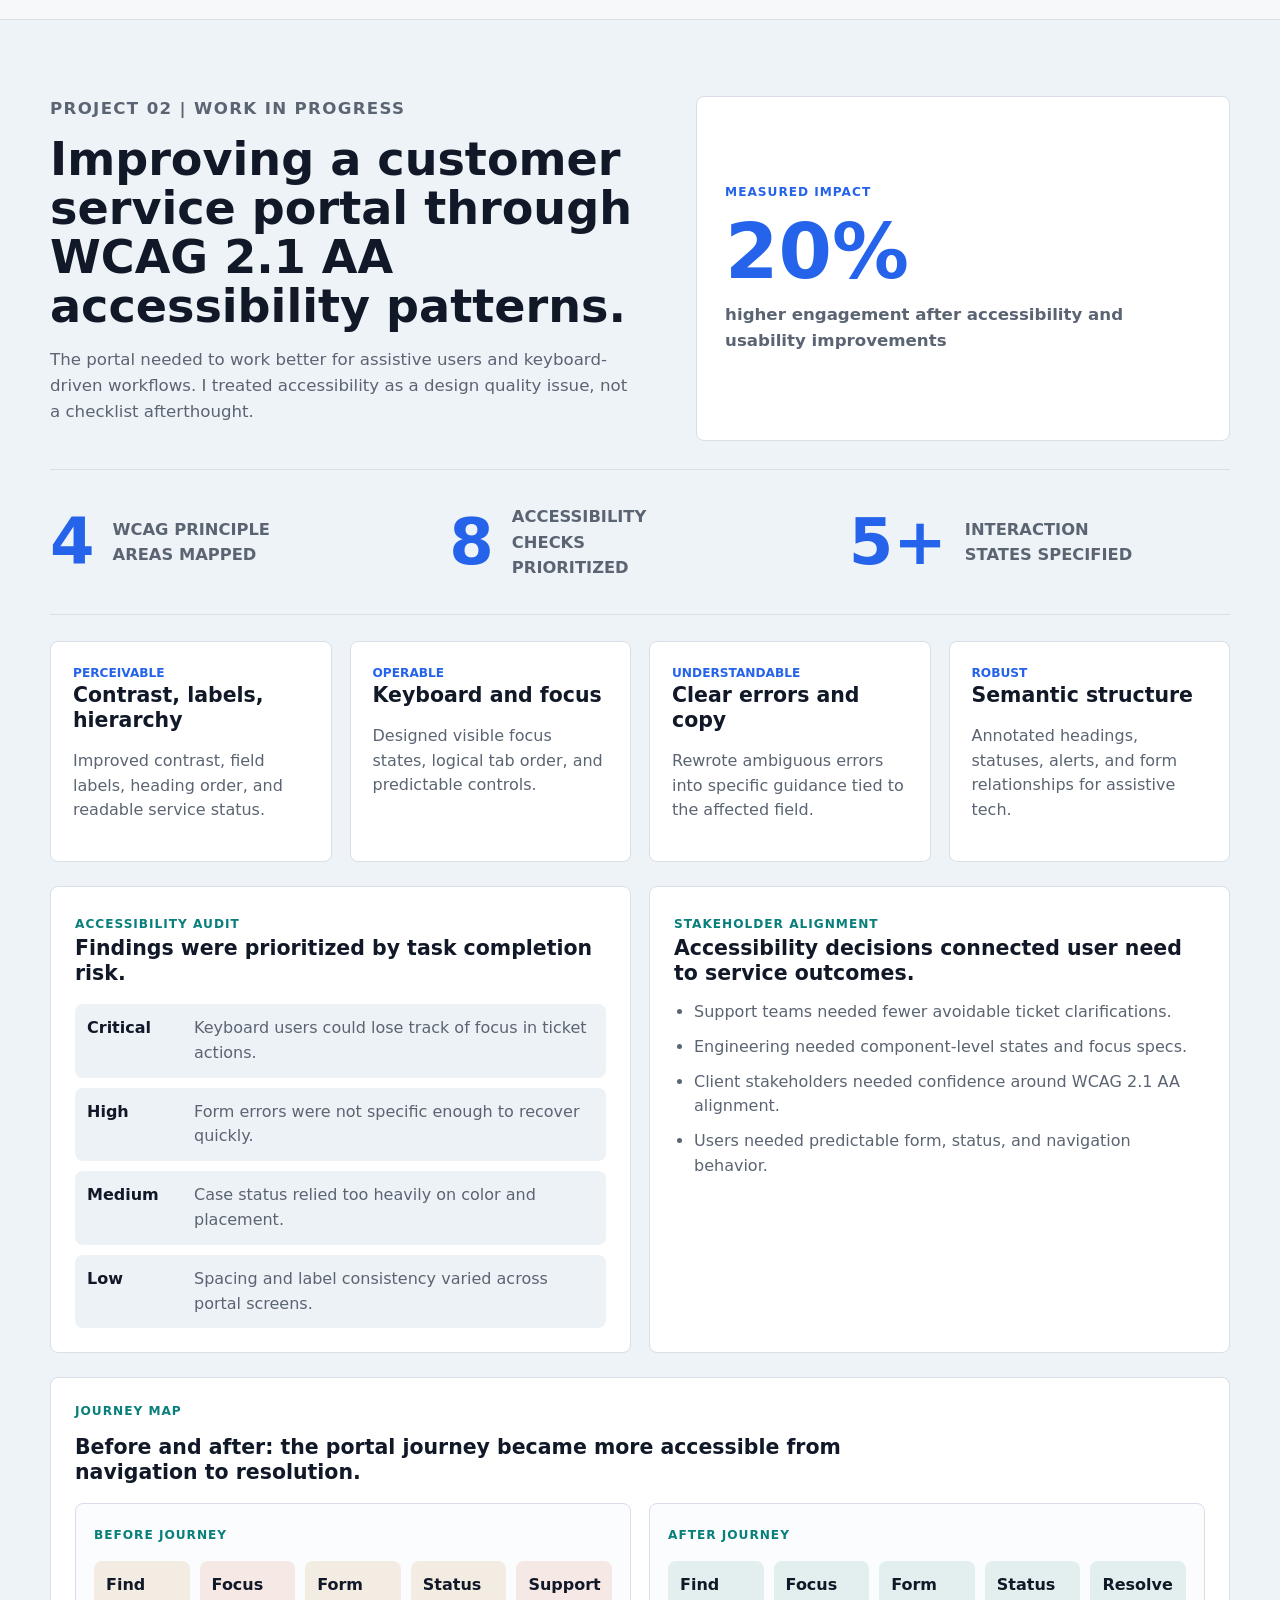
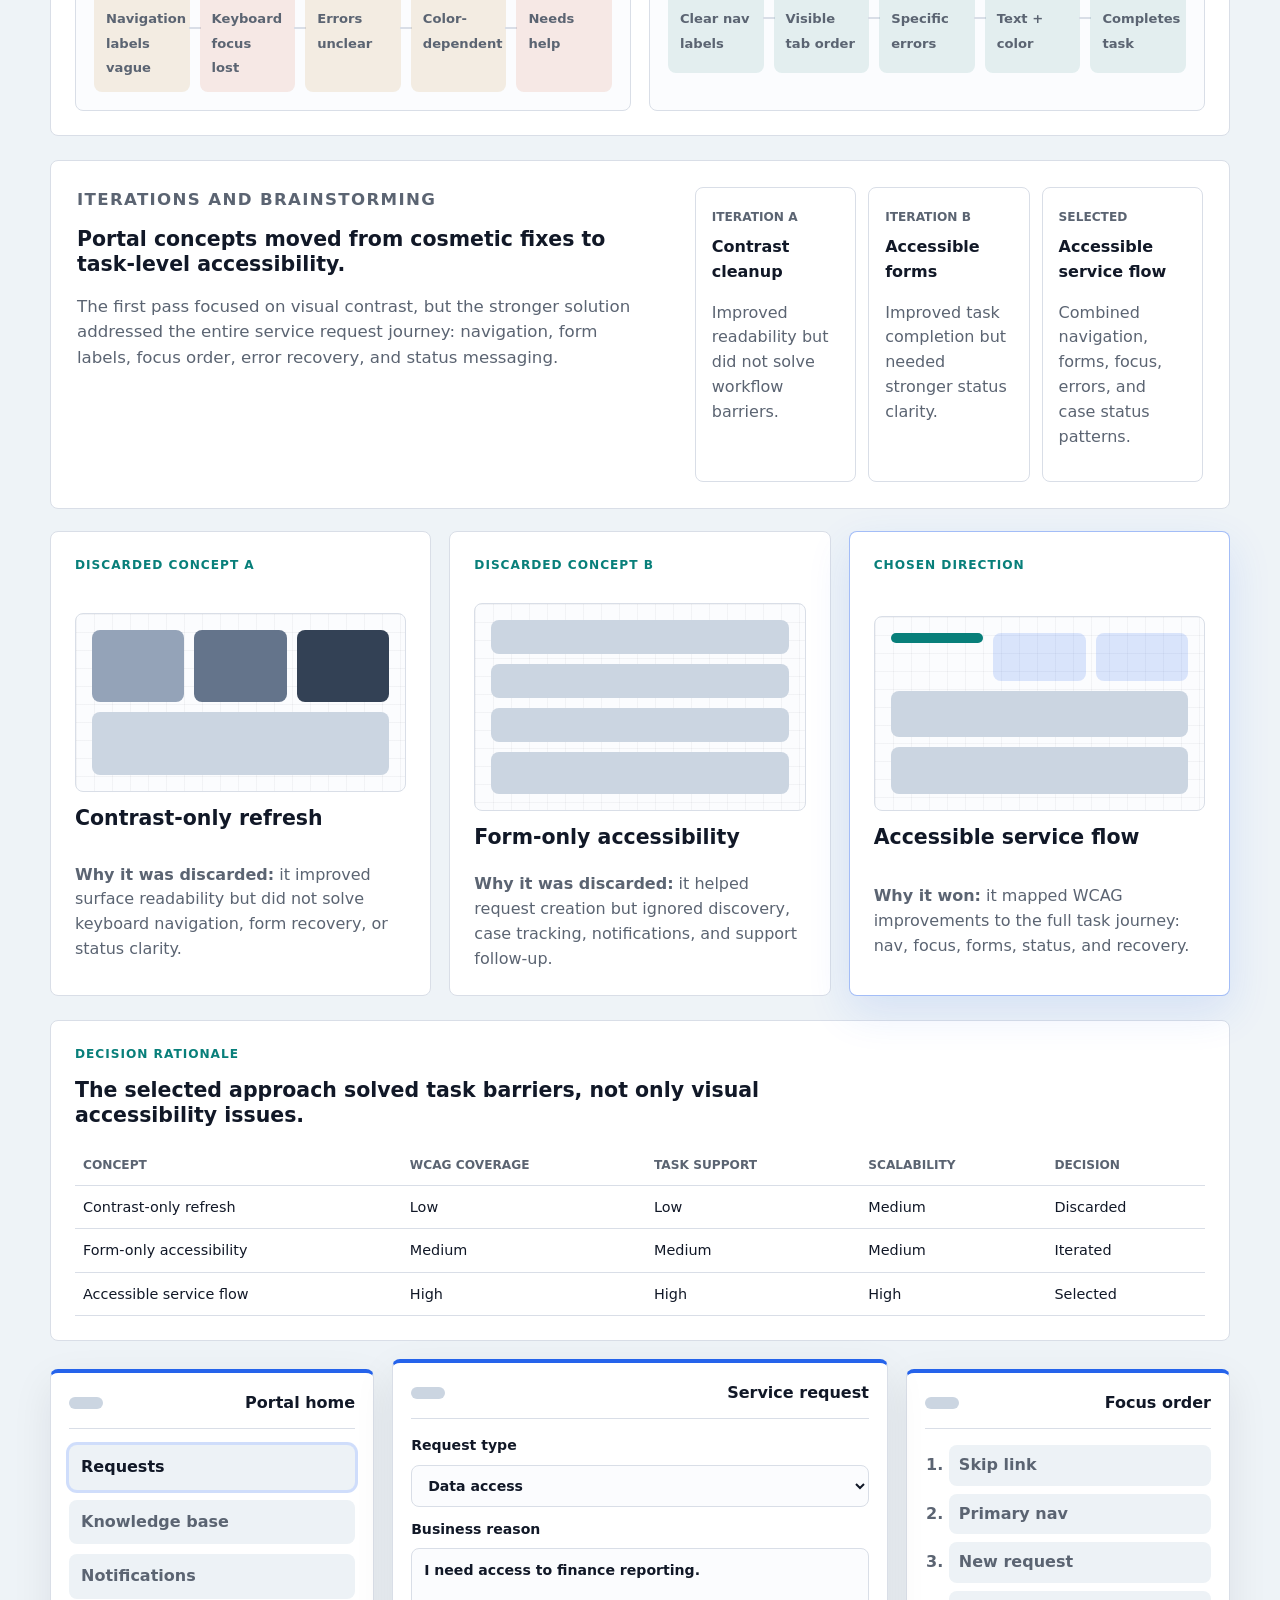
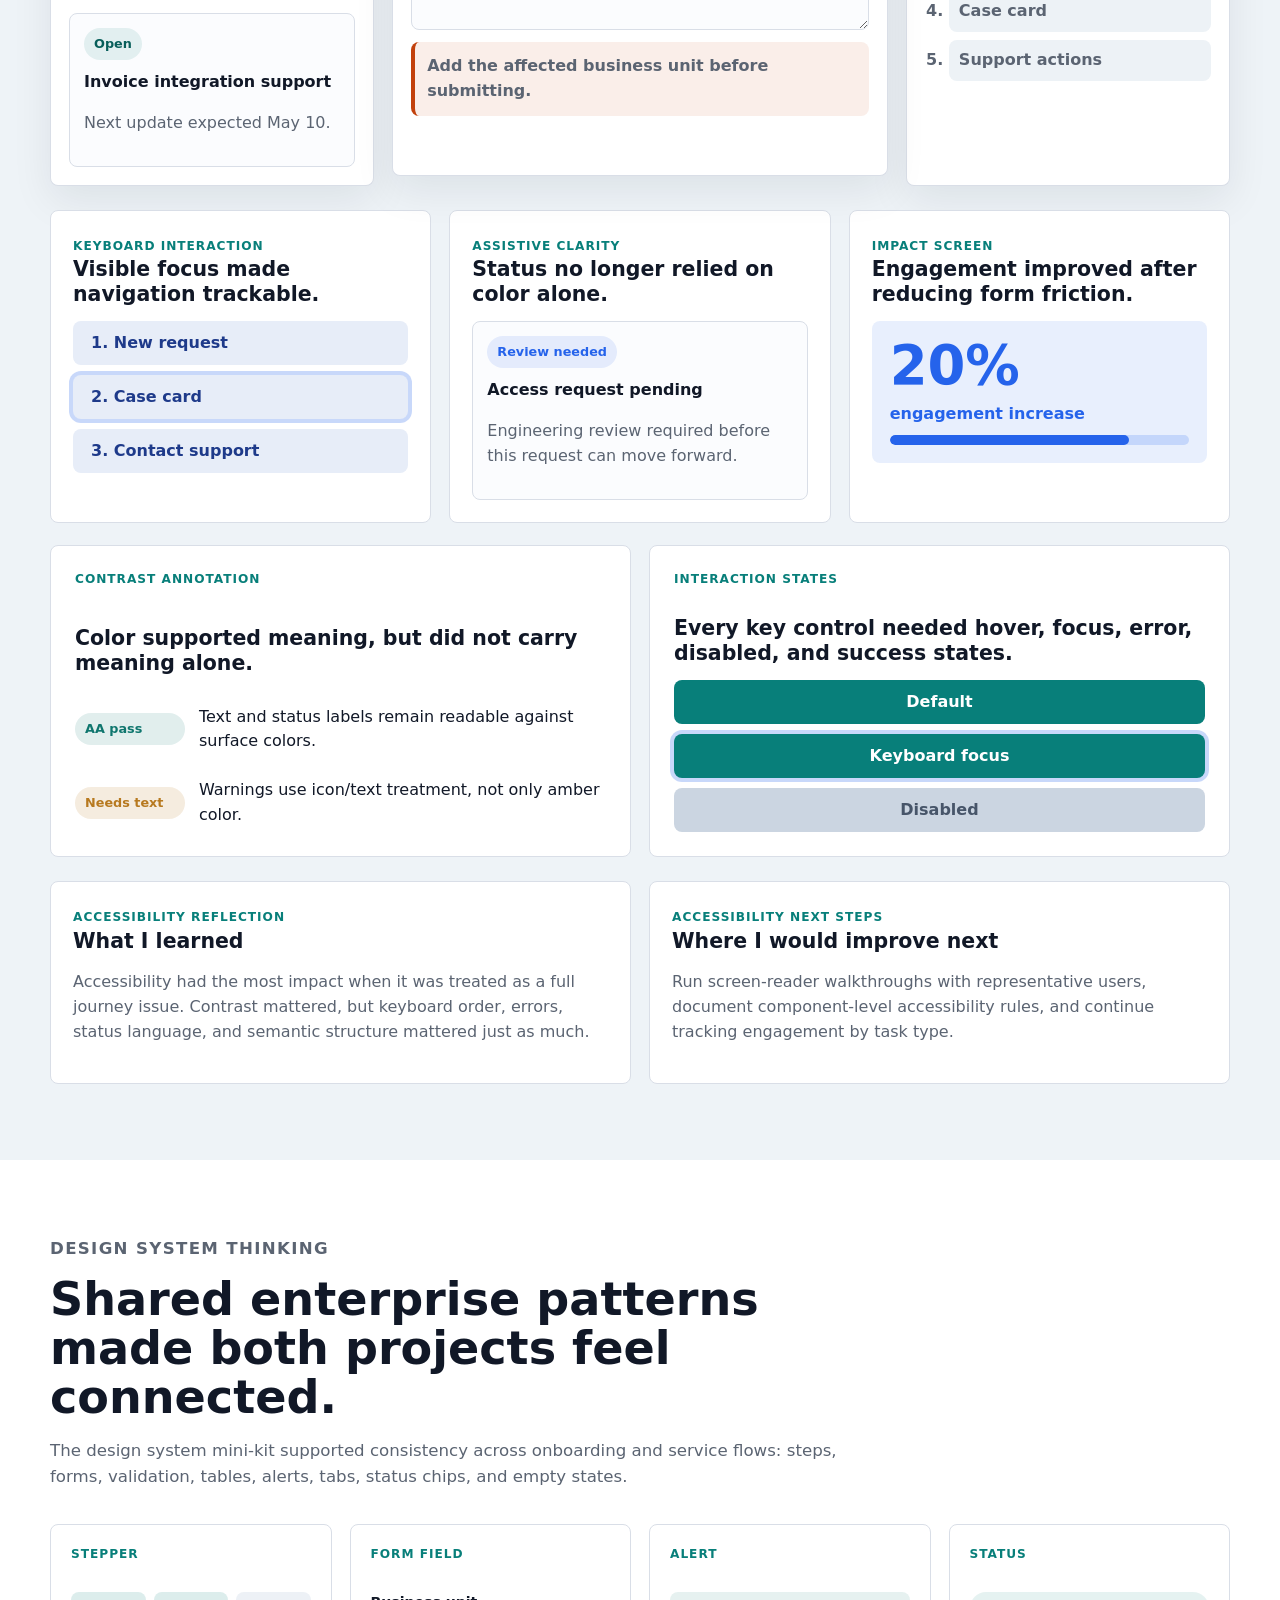
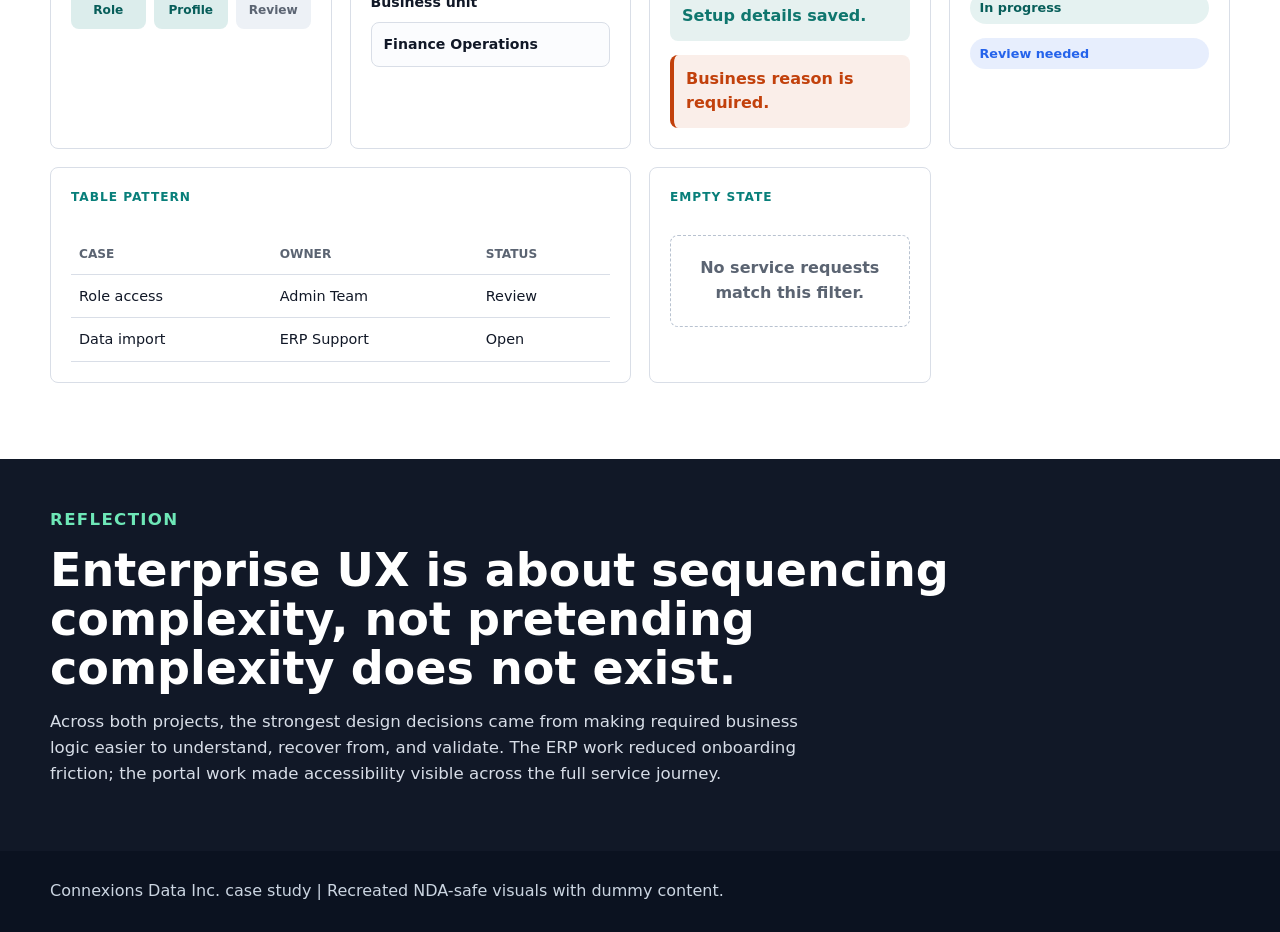
==== commit bc77bdac: "Add impact-led project visuals" ====
--- a/index.html
+++ b/index.html
@@ -74,6 +74,56 @@
         </div>
       </section>
 
+      <section class="impact-hero" aria-label="Impact overview">
+        <div class="section-inner">
+          <p class="impact-kicker">Impact overview</p>
+          <h2>Improving enterprise usability through structured research, iteration, and accessibility-first design.</h2>
+          <div class="impact-number-row">
+            <article>
+              <strong>30%</strong>
+              <span>lower ERP onboarding abandonment</span>
+            </article>
+            <article>
+              <strong>20%</strong>
+              <span>higher customer portal engagement</span>
+            </article>
+            <article>
+              <strong>2</strong>
+              <span>work-in-progress enterprise UX initiatives</span>
+            </article>
+            <article>
+              <strong>5+</strong>
+              <span>stakeholder groups aligned</span>
+            </article>
+          </div>
+        </div>
+      </section>
+
+      <section class="project-specs-section" aria-label="Project specs">
+        <div class="section-inner project-specs-grid">
+          <article class="spec-card dark-spec">
+            <p class="eyebrow">UX | Enterprise systems</p>
+            <h2>ERP Onboarding Redesign</h2>
+            <p>Improving first-time setup for an internal ERP-related workflow.</p>
+            <dl>
+              <div><dt>Team overview</dt><dd>Product, engineering, operations, support, client admins</dd></div>
+              <div><dt>My role</dt><dd>Journey mapping, information architecture, wireframing, prototyping, visual design</dd></div>
+              <div><dt>Tools</dt><dd>Figma, journey maps, stakeholder reviews, usability notes</dd></div>
+            </dl>
+          </article>
+          <article class="spec-card light-spec">
+            <p class="eyebrow">UX | Accessibility</p>
+            <h2>Accessible Service Portal</h2>
+            <p>Improving WCAG 2.1 AA alignment across service request and case-status workflows.</p>
+            <dl>
+              <div><dt>Team overview</dt><dd>Product, engineering, support, accessibility reviewers, customer users</dd></div>
+              <div><dt>My role</dt><dd>Accessibility audit, interaction states, form UX, keyboard flow, component specs</dd></div>
+              <div><dt>Tools</dt><dd>Figma, contrast checks, WCAG checklist, keyboard testing, design review</dd></div>
+            </dl>
+          </article>
+        </div>
+      </section>
+
       <section class="context-section">
         <div class="section-inner context-grid">
           <div>
@@ -212,6 +262,12 @@
               <strong>30%</strong>
               <p>lower abandonment after redesigning key onboarding steps</p>
             </aside>
+          </div>
+
+          <div class="project-data-strip" aria-label="ERP project data">
+            <article><strong>4</strong><span>core onboarding steps restructured</span></article>
+            <article><strong>3</strong><span>role paths considered</span></article>
+            <article><strong>5+</strong><span>key friction points removed</span></article>
           </div>
 
           <div class="deep-grid">
@@ -402,6 +458,38 @@
             </article>
           </div>
 
+          <div class="interaction-gallery" aria-label="ERP interaction and impact screens">
+            <article class="interaction-screen">
+              <span class="card-label">Interaction change</span>
+              <h3>Inline validation moved recovery earlier.</h3>
+              <div class="state-demo">
+                <label>
+                  Tax region
+                  <input value="Northeast" aria-label="Tax region" />
+                </label>
+                <p class="success-note">This region matches the selected business unit.</p>
+              </div>
+            </article>
+            <article class="interaction-screen">
+              <span class="card-label">Impact screen</span>
+              <h3>Progress visibility reduced uncertainty.</h3>
+              <div class="progress-demo" aria-label="ERP progress demo">
+                <strong>72%</strong>
+                <span>setup complete</span>
+                <div><i style="--w: 72%"></i></div>
+              </div>
+            </article>
+            <article class="interaction-screen">
+              <span class="card-label">Review moment</span>
+              <h3>Users could confirm before submitting.</h3>
+              <div class="review-list">
+                <span>Role: Finance Admin</span>
+                <span>Profile: Complete</span>
+                <span>Permissions: Needs approval</span>
+              </div>
+            </article>
+          </div>
+
           <div class="before-after">
             <article>
               <span class="card-label">Before</span>
@@ -420,6 +508,19 @@
                 <li>Inline validation and clearer error recovery.</li>
                 <li>Review step before committing setup details.</li>
               </ul>
+            </article>
+          </div>
+
+          <div class="project-reflection">
+            <article>
+              <span class="card-label">ERP reflection</span>
+              <h3>What I learned</h3>
+              <p>Enterprise onboarding could not be simplified by removing required logic. The stronger move was sequencing decisions, explaining terms earlier, and giving users a review checkpoint before commitment.</p>
+            </article>
+            <article>
+              <span class="card-label">ERP next steps</span>
+              <h3>Where I would improve next</h3>
+              <p>Expand usability testing by role, validate save-and-resume behavior, and measure whether clearer setup requirements reduce support tickets after launch.</p>
             </article>
           </div>
         </div>
@@ -441,6 +542,12 @@
               <strong>20%</strong>
               <p>higher engagement after accessibility and usability improvements</p>
             </aside>
+          </div>
+
+          <div class="project-data-strip blue-strip" aria-label="Accessibility project data">
+            <article><strong>4</strong><span>WCAG principle areas mapped</span></article>
+            <article><strong>8</strong><span>accessibility checks prioritized</span></article>
+            <article><strong>5+</strong><span>interaction states specified</span></article>
           </div>
 
           <div class="wcag-map" aria-label="WCAG 2.1 AA mapping">
@@ -665,6 +772,36 @@
             </article>
           </div>
 
+          <div class="interaction-gallery" aria-label="Accessibility interaction and impact screens">
+            <article class="interaction-screen">
+              <span class="card-label">Keyboard interaction</span>
+              <h3>Visible focus made navigation trackable.</h3>
+              <div class="focus-path">
+                <button type="button">1. New request</button>
+                <button type="button" class="focus-button">2. Case card</button>
+                <button type="button">3. Contact support</button>
+              </div>
+            </article>
+            <article class="interaction-screen">
+              <span class="card-label">Assistive clarity</span>
+              <h3>Status no longer relied on color alone.</h3>
+              <div class="ticket-card">
+                <span class="status-chip blue">Review needed</span>
+                <strong>Access request pending</strong>
+                <p>Engineering review required before this request can move forward.</p>
+              </div>
+            </article>
+            <article class="interaction-screen">
+              <span class="card-label">Impact screen</span>
+              <h3>Engagement improved after reducing form friction.</h3>
+              <div class="progress-demo blue-progress" aria-label="Portal engagement demo">
+                <strong>20%</strong>
+                <span>engagement increase</span>
+                <div><i style="--w: 80%"></i></div>
+              </div>
+            </article>
+          </div>
+
           <div class="accessibility-visuals">
             <article class="contrast-card">
               <span class="card-label">Contrast annotation</span>
@@ -686,6 +823,19 @@
                 <button type="button" class="focus-button">Keyboard focus</button>
                 <button type="button" class="disabled-button" disabled>Disabled</button>
               </div>
+            </article>
+          </div>
+
+          <div class="project-reflection">
+            <article>
+              <span class="card-label">Accessibility reflection</span>
+              <h3>What I learned</h3>
+              <p>Accessibility had the most impact when it was treated as a full journey issue. Contrast mattered, but keyboard order, errors, status language, and semantic structure mattered just as much.</p>
+            </article>
+            <article>
+              <span class="card-label">Accessibility next steps</span>
+              <h3>Where I would improve next</h3>
+              <p>Run screen-reader walkthroughs with representative users, document component-level accessibility rules, and continue tracking engagement by task type.</p>
             </article>
           </div>
         </div>
--- a/styles.css
+++ b/styles.css
@@ -296,6 +296,116 @@
   background: var(--surface);
 }
 
+.impact-hero {
+  padding: 58px 0 70px;
+  background: var(--surface);
+  text-align: center;
+}
+
+.impact-kicker {
+  display: inline-flex;
+  margin: 0 0 18px;
+  padding: 4px 10px;
+  background: #dfe8ff;
+  color: #1f3f91;
+  font-weight: 780;
+}
+
+.impact-hero h2 {
+  width: min(940px, 100%);
+  margin: 0 auto;
+  font-size: clamp(2rem, 4vw, 3.55rem);
+}
+
+.impact-number-row {
+  display: grid;
+  grid-template-columns: repeat(4, minmax(0, 1fr));
+  gap: 18px;
+  margin-top: 36px;
+}
+
+.impact-number-row article {
+  display: grid;
+  gap: 8px;
+  align-content: center;
+  min-height: 132px;
+}
+
+.impact-number-row strong {
+  color: #4f75dc;
+  font-size: clamp(2.7rem, 5vw, 4.6rem);
+  line-height: 0.95;
+}
+
+.impact-number-row span {
+  color: #4f75dc;
+  font-size: 1.04rem;
+  font-weight: 760;
+}
+
+.project-specs-section {
+  padding: 0 0 76px;
+  background: var(--surface);
+}
+
+.project-specs-grid {
+  display: grid;
+  grid-template-columns: repeat(2, minmax(0, 1fr));
+  gap: 18px;
+}
+
+.spec-card {
+  min-height: 430px;
+  padding: 34px;
+  border-radius: var(--radius);
+}
+
+.dark-spec {
+  background: #050608;
+  color: var(--surface);
+}
+
+.light-spec {
+  border: 1px solid var(--line);
+  background: #f8fafc;
+}
+
+.spec-card h2 {
+  margin-bottom: 12px;
+}
+
+.spec-card p {
+  color: var(--muted);
+}
+
+.dark-spec p,
+.dark-spec dd {
+  color: #d7dde7;
+}
+
+.spec-card dl {
+  display: grid;
+  gap: 18px;
+  margin: 34px 0 0;
+}
+
+.spec-card dt {
+  margin-bottom: 8px;
+  color: var(--muted);
+  font-size: 0.76rem;
+  font-weight: 850;
+  text-transform: uppercase;
+}
+
+.dark-spec dt {
+  color: #94a3b8;
+}
+
+.spec-card dd {
+  margin: 0;
+  font-weight: 730;
+}
+
 .body-stack p:first-child {
   margin-top: 0;
 }
@@ -465,6 +575,39 @@
   align-items: stretch;
 }
 
+.project-data-strip {
+  display: grid;
+  grid-template-columns: repeat(3, minmax(0, 1fr));
+  gap: 18px;
+  margin: 0 0 26px;
+  padding: 34px 0;
+  border-top: 1px solid var(--line);
+  border-bottom: 1px solid var(--line);
+}
+
+.project-data-strip article {
+  display: flex;
+  align-items: center;
+  gap: 18px;
+}
+
+.project-data-strip strong {
+  font-size: clamp(2.7rem, 5vw, 4.4rem);
+  line-height: 1;
+}
+
+.project-data-strip span {
+  max-width: 190px;
+  color: var(--muted);
+  font-size: 1.02rem;
+  font-weight: 780;
+  text-transform: uppercase;
+}
+
+.blue-strip strong {
+  color: var(--blue);
+}
+
 .impact-card {
   display: grid;
   align-content: center;
@@ -497,6 +640,104 @@
   grid-template-columns: repeat(2, minmax(0, 1fr));
   gap: 18px;
   margin-top: 22px;
+}
+
+.interaction-gallery,
+.project-reflection {
+  display: grid;
+  grid-template-columns: repeat(3, minmax(0, 1fr));
+  gap: 18px;
+  margin-top: 24px;
+}
+
+.project-reflection {
+  grid-template-columns: repeat(2, minmax(0, 1fr));
+}
+
+.interaction-screen,
+.project-reflection article {
+  padding: 22px;
+  border: 1px solid var(--line);
+  border-radius: var(--radius);
+  background: var(--surface);
+}
+
+.interaction-screen h3,
+.project-reflection h3 {
+  margin-bottom: 14px;
+}
+
+.interaction-screen p,
+.project-reflection p {
+  color: var(--muted);
+}
+
+.state-demo {
+  padding: 16px;
+  border-radius: var(--radius);
+  background: #f8fafc;
+}
+
+.progress-demo {
+  display: grid;
+  gap: 8px;
+  padding: 18px;
+  border-radius: var(--radius);
+  background: rgba(8, 127, 122, 0.1);
+}
+
+.progress-demo strong {
+  color: var(--teal);
+  font-size: 3.4rem;
+  line-height: 1;
+}
+
+.progress-demo span {
+  color: var(--teal-dark);
+  font-weight: 850;
+}
+
+.progress-demo div {
+  overflow: hidden;
+  height: 10px;
+  border-radius: 999px;
+  background: rgba(8, 127, 122, 0.18);
+}
+
+.progress-demo i {
+  display: block;
+  width: var(--w);
+  height: 100%;
+  border-radius: 999px;
+  background: var(--teal);
+}
+
+.blue-progress {
+  background: rgba(37, 99, 235, 0.1);
+}
+
+.blue-progress strong,
+.blue-progress span {
+  color: var(--blue);
+}
+
+.blue-progress div {
+  background: rgba(37, 99, 235, 0.18);
+}
+
+.blue-progress i {
+  background: var(--blue);
+}
+
+.focus-path {
+  display: grid;
+  gap: 10px;
+}
+
+.focus-path button {
+  justify-content: flex-start;
+  background: #e7edf8;
+  color: #1e3a8a;
 }
 
 .journey-section,
@@ -1163,82 +1404,45 @@
   box-shadow: 0 22px 70px rgba(23, 33, 31, 0.12);
 }
 
-.gift-hero-visual {
-  position: relative;
+.gift-cover-panel {
+  display: grid;
+  align-content: end;
   min-height: 285px;
-  overflow: hidden;
-  background: #dfe7e1;
-}
-
-.visual-card,
-.visual-core,
-.visual-line {
-  position: absolute;
-}
-
-.visual-card {
-  display: grid;
-  place-items: center;
-  width: 128px;
-  height: 82px;
-  border: 1px solid rgba(23, 33, 31, 0.16);
-  border-radius: 8px;
-  background: #ffffff;
-  color: var(--gift-ink);
+  padding: 30px;
+  background:
+    linear-gradient(135deg, rgba(11, 127, 125, 0.88), rgba(23, 33, 31, 0.92)),
+    linear-gradient(90deg, rgba(255, 255, 255, 0.08) 1px, transparent 1px),
+    linear-gradient(rgba(255, 255, 255, 0.08) 1px, transparent 1px);
+  background-size: auto, 28px 28px, 28px 28px;
+  color: #ffffff;
+}
+
+.gift-cover-panel p {
+  margin: 0 0 10px;
+  color: #bdeee8;
+  font-size: 0.82rem;
   font-weight: 900;
-  box-shadow: 0 14px 36px rgba(23, 33, 31, 0.12);
-}
-
-.camera-card {
-  top: 44px;
-  left: 44px;
-}
-
-.planner-card {
-  top: 48px;
-  right: 54px;
-}
-
-.trip-card {
-  bottom: 42px;
-  left: 50%;
-  transform: translateX(-50%);
-}
-
-.visual-core {
-  display: grid;
-  place-items: center;
-  inset: 50% auto auto 50%;
-  width: 150px;
-  min-height: 76px;
-  padding: 12px;
-  transform: translate(-50%, -50%);
+  text-transform: uppercase;
+}
+
+.gift-cover-panel strong {
+  max-width: 420px;
+  margin-bottom: 22px;
+  font-size: clamp(1.75rem, 4vw, 2.75rem);
+  line-height: 1.02;
+}
+
+.gift-cover-panel span {
+  display: inline-flex;
+  width: fit-content;
+  margin: 5px 8px 0 0;
+  padding: 7px 10px;
+  border: 1px solid rgba(255, 255, 255, 0.26);
   border-radius: 999px;
-  background: var(--gift-ink);
-  color: #fff;
-  text-align: center;
-  font-size: 0.86rem;
-  font-weight: 900;
-  z-index: 2;
-}
-
-.visual-line {
-  width: 250px;
-  height: 2px;
-  background: rgba(11, 127, 125, 0.42);
-  transform-origin: center;
-}
-
-.line-one {
-  top: 112px;
-  left: 118px;
-  transform: rotate(13deg);
-}
-
-.line-two {
-  bottom: 110px;
-  right: 118px;
-  transform: rotate(-22deg);
+  background: rgba(255, 255, 255, 0.1);
+  color: #ffffff;
+  font-size: 0.78rem;
+  font-weight: 850;
 }
 
 .gift-snapshot dl {
@@ -1376,6 +1580,80 @@
   color: var(--gift-muted);
 }
 
+.ppt-stakeholder-map {
+  position: relative;
+  display: grid;
+  grid-template-columns: 92px repeat(3, minmax(0, 1fr));
+  gap: 14px;
+  min-height: 430px;
+  padding: 22px;
+  border: 1px solid var(--gift-line);
+  border-radius: 8px;
+  background:
+    linear-gradient(90deg, rgba(11, 127, 125, 0.08) 1px, transparent 1px),
+    #ffffff;
+  background-size: 80px 100%;
+}
+
+.stakeholder-axis {
+  display: grid;
+  place-items: center;
+  border-radius: 8px;
+  background: var(--gift-teal);
+  color: #ffffff;
+  text-align: center;
+  font-size: 0.78rem;
+  font-weight: 900;
+  text-transform: uppercase;
+  writing-mode: vertical-rl;
+  transform: rotate(180deg);
+}
+
+.stakeholder-person {
+  position: absolute;
+  left: 50%;
+  top: 28px;
+  transform: translateX(-50%);
+  padding: 12px 18px;
+  border-radius: 999px;
+  background: var(--gift-ink);
+  color: #ffffff;
+  font-weight: 900;
+  z-index: 2;
+}
+
+.ppt-stakeholder-map article {
+  display: grid;
+  align-content: end;
+  min-height: 340px;
+  margin-top: 42px;
+  padding: 22px;
+  border: 1px solid var(--gift-line);
+  border-radius: 8px;
+  background: #f7fbf9;
+}
+
+.ppt-stakeholder-map h4 {
+  margin: 0 0 14px;
+  color: var(--gift-teal);
+  font-size: 0.9rem;
+  text-transform: uppercase;
+}
+
+.ppt-stakeholder-map ul {
+  display: grid;
+  gap: 8px;
+  margin: 0;
+  padding-left: 20px;
+  color: var(--gift-muted);
+  font-weight: 760;
+}
+
+.highest-influence {
+  border-color: rgba(11, 127, 125, 0.48) !important;
+  box-shadow: 0 18px 46px rgba(11, 127, 125, 0.12);
+}
+
 .stakeholder-orbit {
   position: relative;
   display: grid;
@@ -1473,6 +1751,7 @@
   gap: 18px;
 }
 
+.ppt-rhetoric-triangle,
 .rhetoric-triangle {
   display: grid;
   grid-template-columns: minmax(300px, 0.9fr) 1fr;
@@ -1483,6 +1762,88 @@
   border: 1px solid rgba(255, 253, 248, 0.16);
   border-radius: 8px;
   background: rgba(255, 255, 255, 0.06);
+}
+
+.ppt-triangle-canvas {
+  position: relative;
+  min-height: 350px;
+}
+
+.ppt-triangle-canvas::before {
+  content: "";
+  position: absolute;
+  inset: 48px 34px 34px;
+  clip-path: polygon(50% 0, 100% 100%, 0 100%);
+  background:
+    linear-gradient(140deg, rgba(120, 209, 200, 0.18), rgba(199, 147, 47, 0.12));
+  border: 2px solid rgba(120, 209, 200, 0.72);
+}
+
+.ppt-triangle-canvas::after {
+  content: "";
+  position: absolute;
+  inset: 78px 78px 76px;
+  clip-path: polygon(50% 0, 100% 100%, 0 100%);
+  border: 1px dashed rgba(255, 255, 255, 0.42);
+}
+
+.ppt-tri-label,
+.ppt-tri-core {
+  position: absolute;
+  display: grid;
+  place-items: center;
+  border-radius: 999px;
+  font-weight: 900;
+}
+
+.ppt-tri-label {
+  width: 104px;
+  min-height: 46px;
+  background: #ffffff;
+  color: var(--gift-ink);
+}
+
+.ethos-label {
+  top: 16px;
+  left: 50%;
+  transform: translateX(-50%);
+}
+
+.pathos-label {
+  left: 4px;
+  bottom: 4px;
+}
+
+.logos-label {
+  right: 4px;
+  bottom: 4px;
+}
+
+.ppt-tri-core {
+  inset: 50% auto auto 50%;
+  width: 148px;
+  min-height: 78px;
+  padding: 12px;
+  transform: translate(-50%, -35%);
+  background: var(--gift-teal);
+  color: #ffffff;
+  text-align: center;
+}
+
+.triangle-copy {
+  display: grid;
+  gap: 12px;
+}
+
+.triangle-copy article {
+  padding: 16px;
+  border: 1px solid rgba(255, 253, 248, 0.16);
+  border-radius: 8px;
+  background: rgba(255, 255, 255, 0.06);
+}
+
+.triangle-copy h3 {
+  font-size: 1.05rem;
 }
 
 .triangle-canvas {
@@ -1751,6 +2112,271 @@
   color: #d7e2dd;
 }
 
+.planner-prototype-frame {
+  display: grid;
+  grid-template-columns: 230px minmax(0, 1fr);
+  overflow: hidden;
+  border: 1px solid rgba(255, 253, 248, 0.16);
+  border-radius: 8px;
+  background: #f6f8fb;
+  color: #172033;
+  box-shadow: 0 24px 80px rgba(0, 0, 0, 0.22);
+}
+
+.planner-app-sidebar {
+  display: grid;
+  align-content: start;
+  gap: 10px;
+  padding: 22px;
+  background: #111827;
+  color: #ffffff;
+}
+
+.planner-app-logo {
+  margin-bottom: 18px;
+  padding-bottom: 18px;
+  border-bottom: 1px solid rgba(255, 255, 255, 0.14);
+  color: #bdeee8;
+  font-size: 1.12rem;
+  font-weight: 900;
+}
+
+.planner-app-sidebar button {
+  justify-content: flex-start;
+  width: 100%;
+  min-height: 42px;
+  padding: 0 12px;
+  border-radius: 8px;
+  background: transparent;
+  color: #d7e2dd;
+}
+
+.planner-app-sidebar button.active,
+.planner-app-sidebar button:hover {
+  background: #2563eb;
+  color: #ffffff;
+}
+
+.planner-app-screen {
+  min-height: 620px;
+  background: #f6f8fb;
+}
+
+.planner-app-topbar {
+  display: flex;
+  align-items: center;
+  justify-content: space-between;
+  gap: 18px;
+  padding: 24px 28px;
+  border-bottom: 1px solid #dbe3ee;
+  background: #ffffff;
+}
+
+.planner-app-topbar span,
+.planner-feature-card span,
+.template-card span,
+.planner-stat-grid span,
+.goal-board span {
+  display: block;
+  color: #2563eb;
+  font-size: 0.76rem;
+  font-weight: 900;
+  text-transform: uppercase;
+}
+
+.planner-app-topbar strong {
+  display: block;
+  margin-top: 6px;
+  font-size: clamp(1.35rem, 2vw, 1.9rem);
+  line-height: 1.08;
+}
+
+.planner-app-topbar button,
+.print-options button {
+  min-height: 42px;
+  border-radius: 8px;
+  background: #111827;
+  color: #ffffff;
+}
+
+.planner-app-content {
+  display: grid;
+  gap: 18px;
+  padding: 24px;
+}
+
+.planner-stat-grid {
+  display: grid;
+  grid-template-columns: repeat(3, minmax(0, 1fr));
+  gap: 14px;
+}
+
+.planner-stat-grid article,
+.planner-feature-card,
+.template-card,
+.planner-form-screen,
+.goal-board article,
+.album-grid article,
+.print-preview,
+.print-options {
+  border: 1px solid #dbe3ee;
+  border-radius: 8px;
+  background: #ffffff;
+  box-shadow: 0 12px 30px rgba(17, 24, 39, 0.07);
+}
+
+.planner-stat-grid article {
+  padding: 18px;
+}
+
+.planner-stat-grid strong {
+  display: block;
+  margin-top: 8px;
+  font-size: 2.1rem;
+}
+
+.planner-dashboard-grid {
+  display: grid;
+  grid-template-columns: 1.2fr 0.8fr;
+  gap: 14px;
+}
+
+.planner-feature-card {
+  padding: 22px;
+}
+
+.planner-feature-card.large {
+  grid-row: span 2;
+  min-height: 280px;
+}
+
+.planner-feature-card h3,
+.template-card strong,
+.goal-board span {
+  margin-top: 10px;
+}
+
+.planner-feature-card p,
+.template-card p,
+.goal-board p,
+.album-grid p {
+  color: #5b6472;
+}
+
+.app-progress {
+  overflow: hidden;
+  height: 12px;
+  margin-top: 24px;
+  border-radius: 999px;
+  background: #e2e8f0;
+}
+
+.app-progress i {
+  display: block;
+  height: 100%;
+  border-radius: inherit;
+  background: linear-gradient(90deg, #2563eb, #0b7f7d);
+}
+
+.template-grid,
+.goal-board,
+.album-grid {
+  display: grid;
+  grid-template-columns: repeat(3, minmax(0, 1fr));
+  gap: 14px;
+}
+
+.template-card {
+  padding: 18px;
+}
+
+.template-card.selected {
+  border-color: #2563eb;
+  box-shadow: 0 0 0 3px rgba(37, 99, 235, 0.12);
+}
+
+.planner-form-screen,
+.print-layout {
+  display: grid;
+  gap: 14px;
+}
+
+.planner-form-screen {
+  padding: 20px;
+}
+
+.goal-board article {
+  padding: 20px;
+}
+
+.album-grid {
+  grid-template-columns: repeat(4, minmax(0, 1fr));
+}
+
+.album-grid article {
+  padding: 14px;
+}
+
+.album-grid article > span {
+  display: block;
+  height: 116px;
+  margin-bottom: 14px;
+  border-radius: 8px;
+  background:
+    linear-gradient(135deg, rgba(37, 99, 235, 0.2), rgba(11, 127, 125, 0.18)),
+    #e8eef7;
+}
+
+.print-layout {
+  grid-template-columns: 1fr 0.8fr;
+}
+
+.print-preview,
+.print-options {
+  padding: 24px;
+}
+
+.print-preview {
+  min-height: 360px;
+  border: 1px dashed #2563eb;
+  background:
+    linear-gradient(90deg, rgba(37, 99, 235, 0.08) 1px, transparent 1px),
+    linear-gradient(rgba(37, 99, 235, 0.08) 1px, transparent 1px),
+    #ffffff;
+  background-size: 22px 22px;
+}
+
+.print-preview strong {
+  display: block;
+  margin-bottom: 18px;
+  font-size: 2rem;
+}
+
+.print-preview small {
+  display: block;
+  margin-top: 130px;
+  color: #64748b;
+}
+
+.print-options {
+  display: grid;
+  align-content: start;
+  gap: 12px;
+}
+
+.prototype-explanation {
+  margin-top: 18px;
+  padding: 20px;
+  border: 1px solid rgba(255, 253, 248, 0.16);
+  border-radius: 8px;
+  background: rgba(255, 255, 255, 0.06);
+}
+
+.prototype-explanation p:last-child {
+  margin: 0;
+  color: #d7e2dd;
+}
+
 .planner-shell {
   overflow: hidden;
   border: 1px solid rgba(255, 253, 248, 0.16);
@@ -2022,7 +2648,10 @@
   .screen-row,
   .stakeholder-map,
   .concept-board,
-  .journey-track {
+  .journey-track,
+  .impact-number-row,
+  .project-specs-grid,
+  .interaction-gallery {
     grid-template-columns: repeat(2, minmax(0, 1fr));
   }
 
@@ -2037,7 +2666,9 @@
   .stakeholder-rings,
   .planner-content,
   .rhetoric-triangle,
-  .detailed-planner {
+  .ppt-rhetoric-triangle,
+  .detailed-planner,
+  .planner-prototype-frame {
     grid-template-columns: 1fr;
   }
 
@@ -2045,12 +2676,41 @@
   .time-horizon-grid,
   .rhetoric-grid,
   .system-map-web,
-  .planner-case-grid {
+  .planner-case-grid,
+  .planner-stat-grid,
+  .template-grid,
+  .goal-board,
+  .album-grid {
     grid-template-columns: repeat(2, minmax(0, 1fr));
   }
 
   .journey-cards {
     grid-template-columns: repeat(3, minmax(0, 1fr));
+  }
+
+  .ppt-stakeholder-map {
+    grid-template-columns: 70px 1fr;
+  }
+
+  .ppt-stakeholder-map article {
+    min-height: auto;
+    margin-top: 0;
+  }
+
+  .stakeholder-person {
+    position: static;
+    grid-column: 2;
+    transform: none;
+    width: fit-content;
+  }
+
+  .planner-dashboard-grid,
+  .print-layout {
+    grid-template-columns: 1fr;
+  }
+
+  .planner-feature-card.large {
+    min-height: auto;
   }
 }
 
@@ -2087,6 +2747,9 @@
   }
 
   .snapshot-grid,
+  .impact-number-row,
+  .project-specs-grid,
+  .project-data-strip,
   .process-timeline,
   .stakeholder-board,
   .stakeholder-map,
@@ -2099,8 +2762,14 @@
   .journey-track,
   .wcag-map,
   .accessibility-visuals,
+  .interaction-gallery,
+  .project-reflection,
   .component-board {
     grid-template-columns: 1fr;
+  }
+
+  .project-data-strip article {
+    align-items: flex-start;
   }
 
   .journey-step::after {
@@ -2150,59 +2819,61 @@
   .time-horizon-grid,
   .rhetoric-grid,
   .rhetoric-triangle,
+  .ppt-rhetoric-triangle,
   .journey-cards,
   .system-map-web,
   .outcome-cards,
   .planner-case-grid,
   .detailed-planner,
-  .planner-content {
+  .planner-content,
+  .planner-prototype-frame,
+  .planner-stat-grid,
+  .template-grid,
+  .goal-board,
+  .album-grid,
+  .ppt-stakeholder-map {
     grid-template-columns: 1fr;
   }
 
-  .gift-hero-visual {
+  .gift-cover-panel {
     min-height: 240px;
-  }
-
-  .visual-card {
-    width: 108px;
-    height: 68px;
-    font-size: 0.82rem;
-  }
-
-  .camera-card {
-    left: 18px;
-  }
-
-  .planner-card {
-    right: 18px;
-  }
-
-  .visual-core {
-    width: 126px;
-    font-size: 0.76rem;
-  }
-
-  .stakeholder-orbit {
-    position: static;
-    min-height: auto;
-    gap: 12px;
-    padding: 14px;
-    background: #ffffff;
-  }
-
-  .orbit-center,
-  .orbit-node {
-    position: static;
-    width: auto;
-    transform: none;
   }
 
   .triangle-canvas {
     min-height: 260px;
   }
 
+  .ppt-triangle-canvas {
+    min-height: 290px;
+  }
+
   .tri-point {
     width: 82px;
+  }
+
+  .ppt-tri-label {
+    width: 82px;
+    font-size: 0.8rem;
+  }
+
+  .ppt-tri-core {
+    width: 124px;
+    min-height: 64px;
+    font-size: 0.78rem;
+  }
+
+  .stakeholder-axis {
+    min-height: 50px;
+    writing-mode: horizontal-tb;
+    transform: none;
+  }
+
+  .stakeholder-person {
+    grid-column: auto;
+  }
+
+  .planner-app-sidebar {
+    grid-template-columns: 1fr;
   }
 
   .planner-sidebar nav {
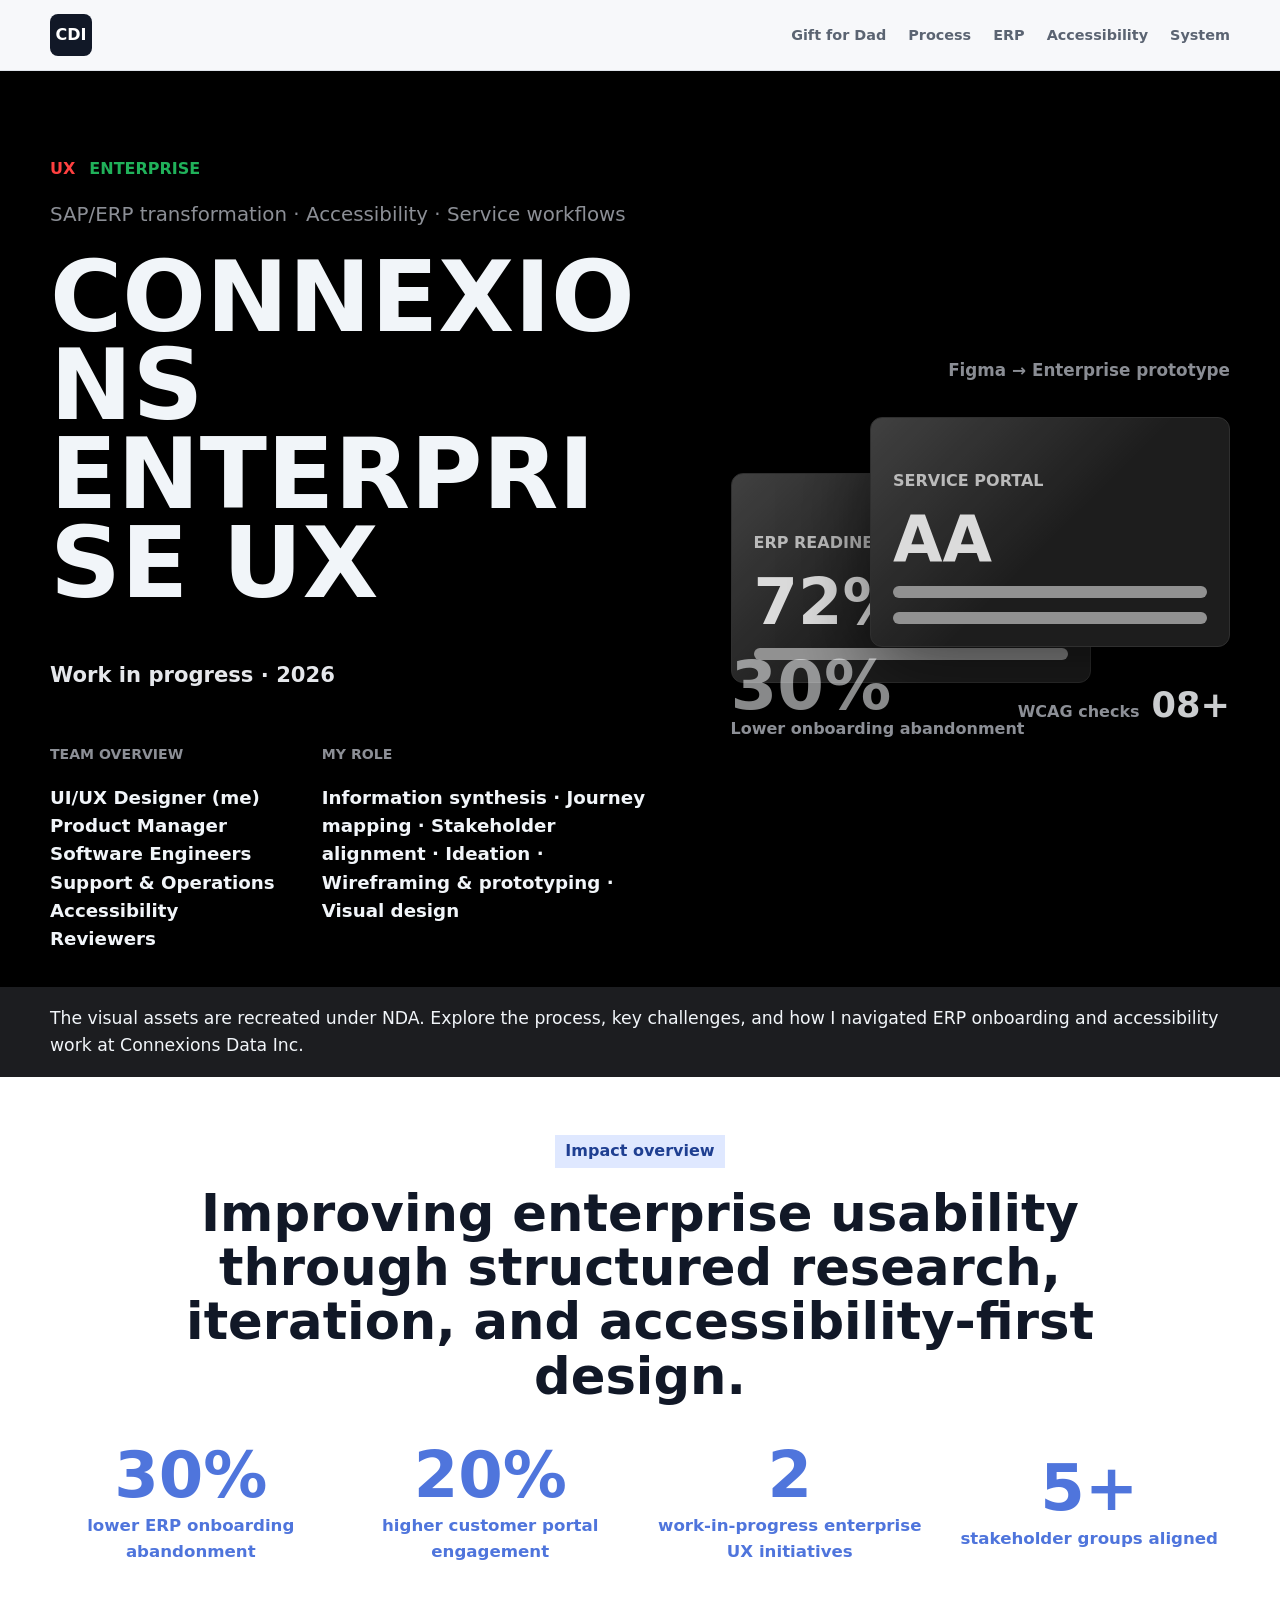
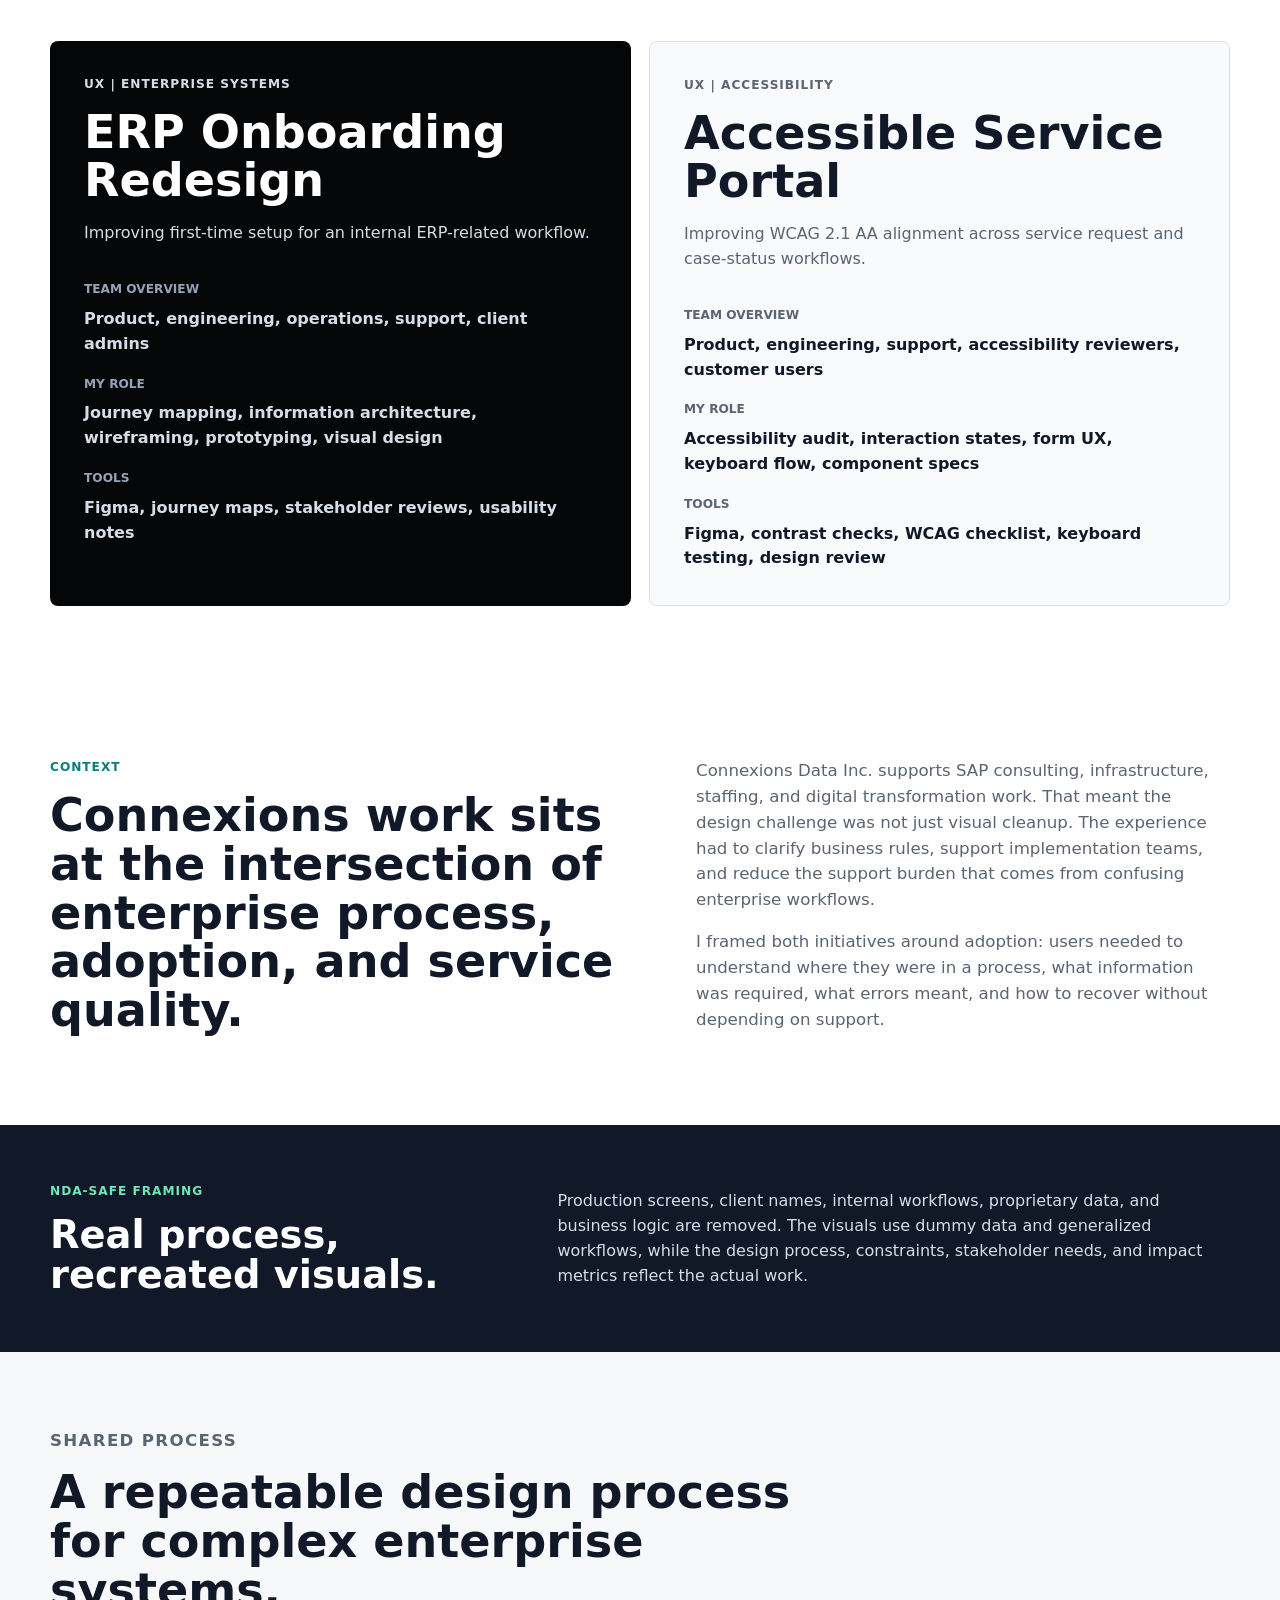
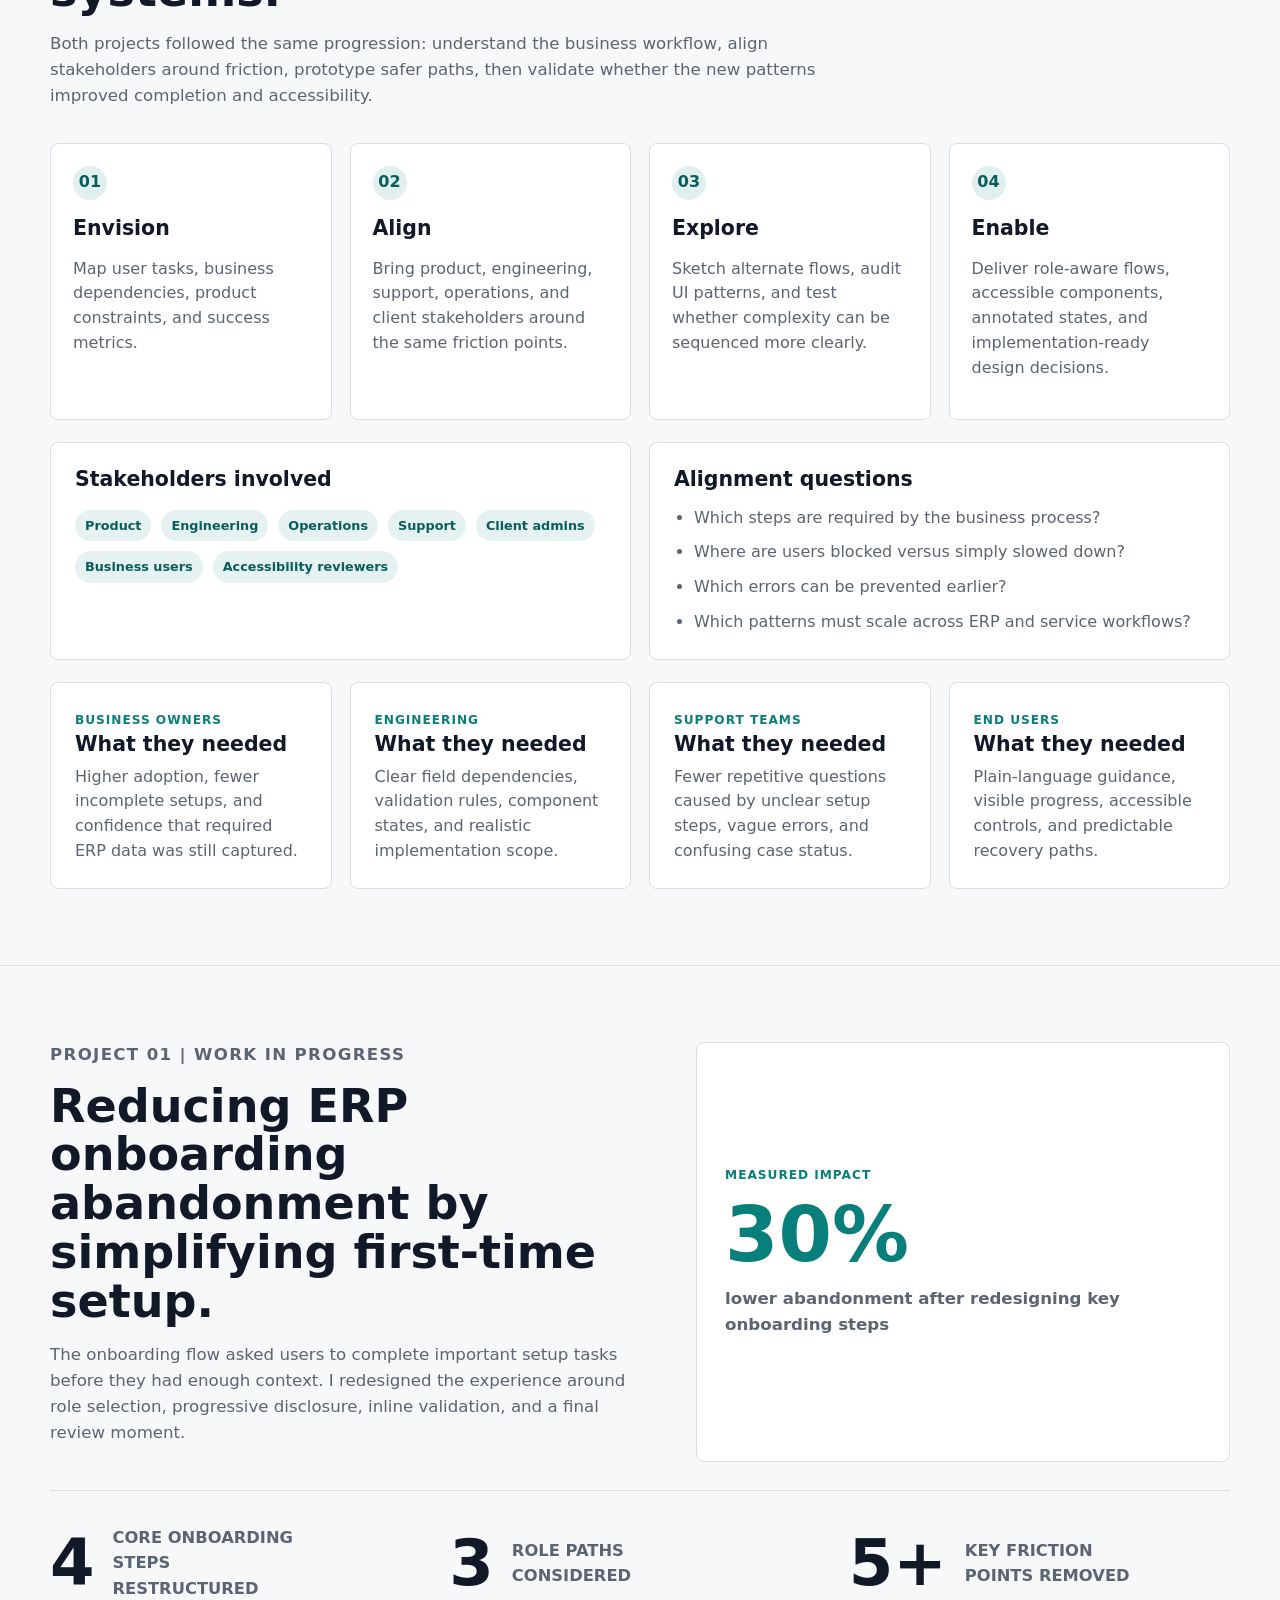
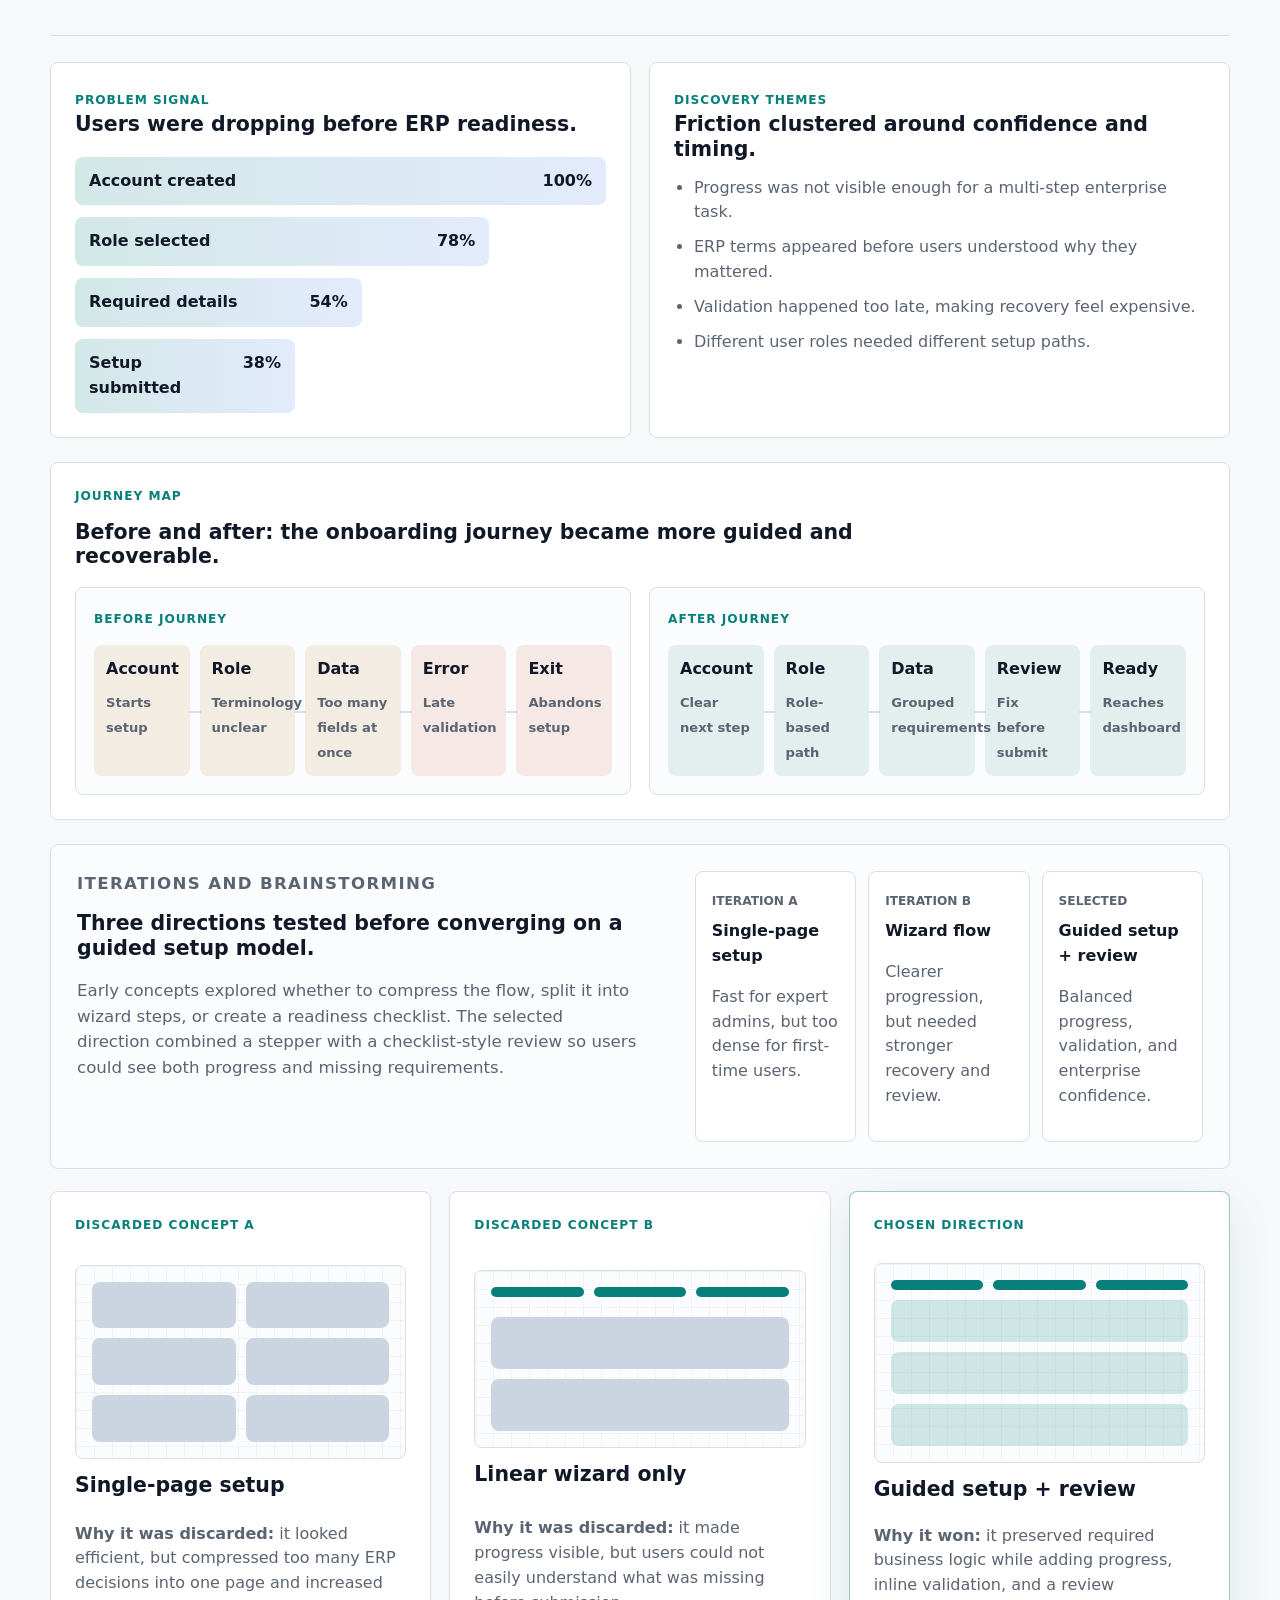
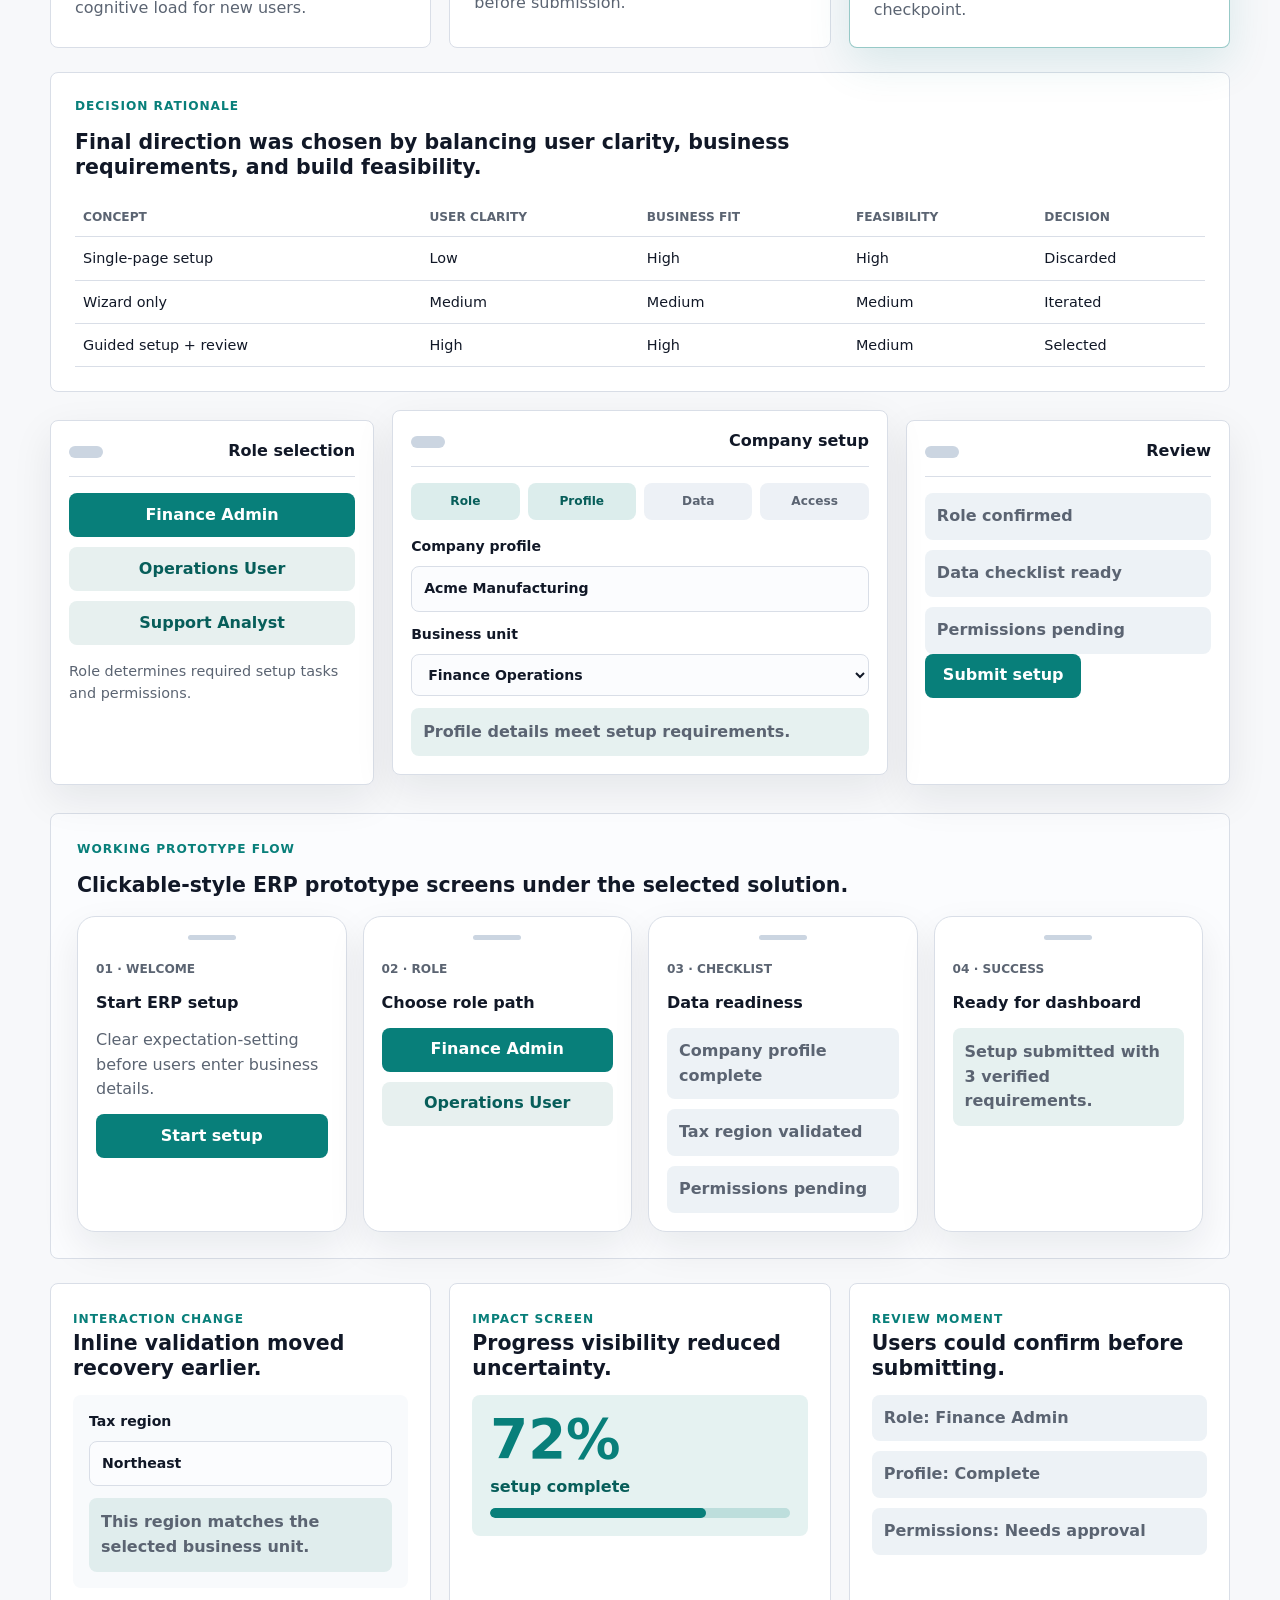
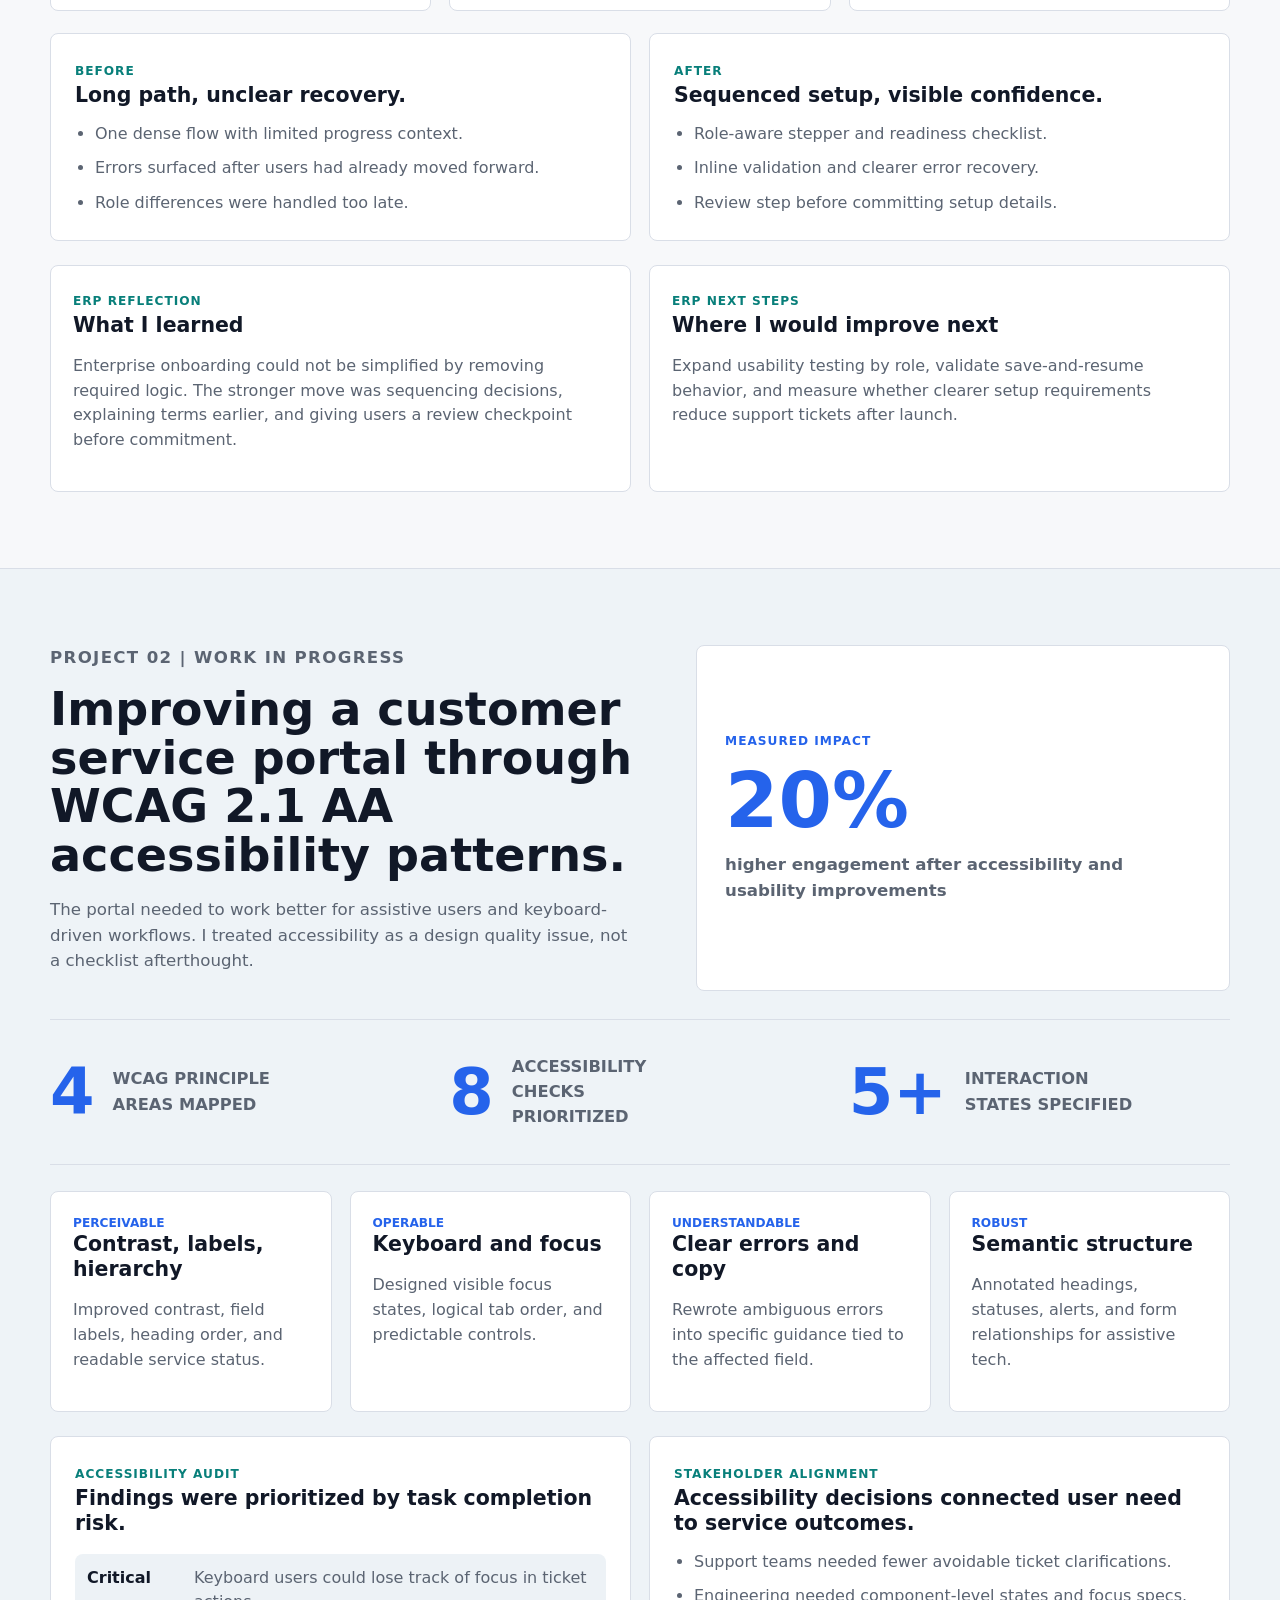
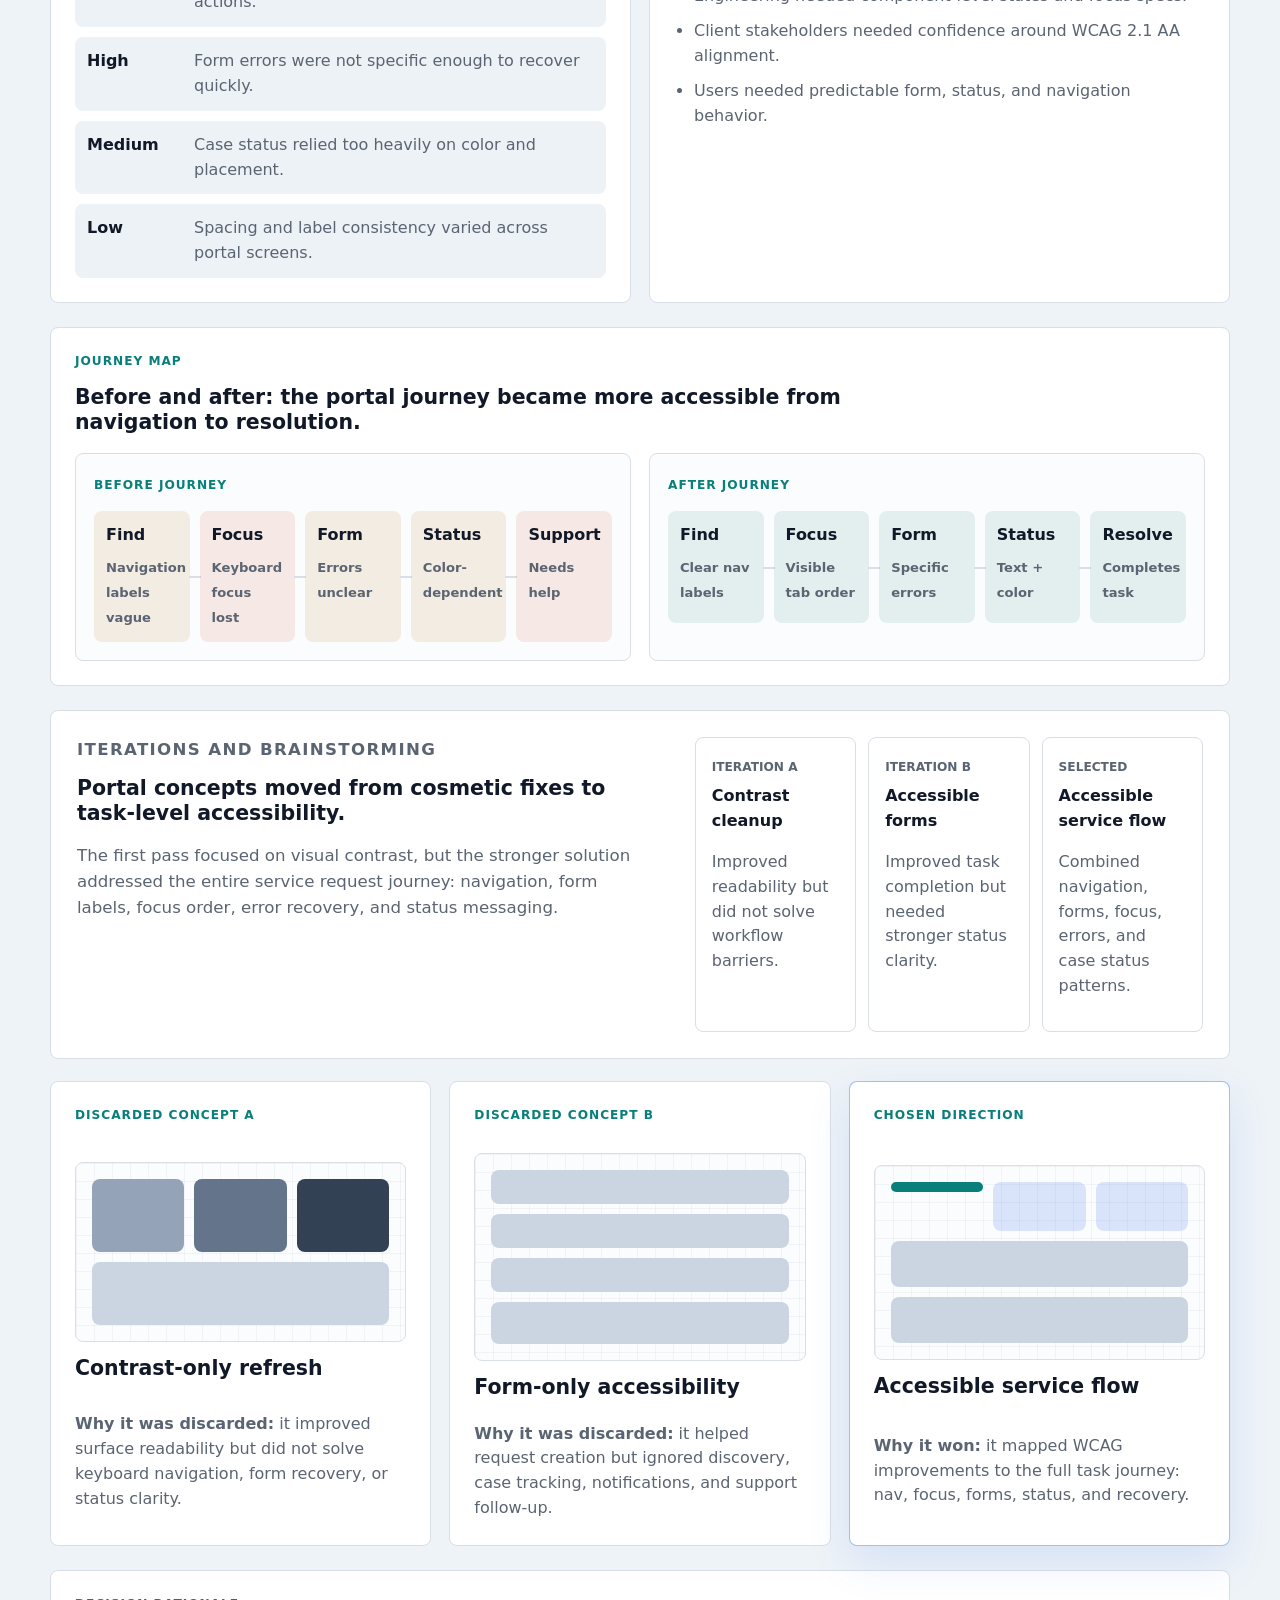
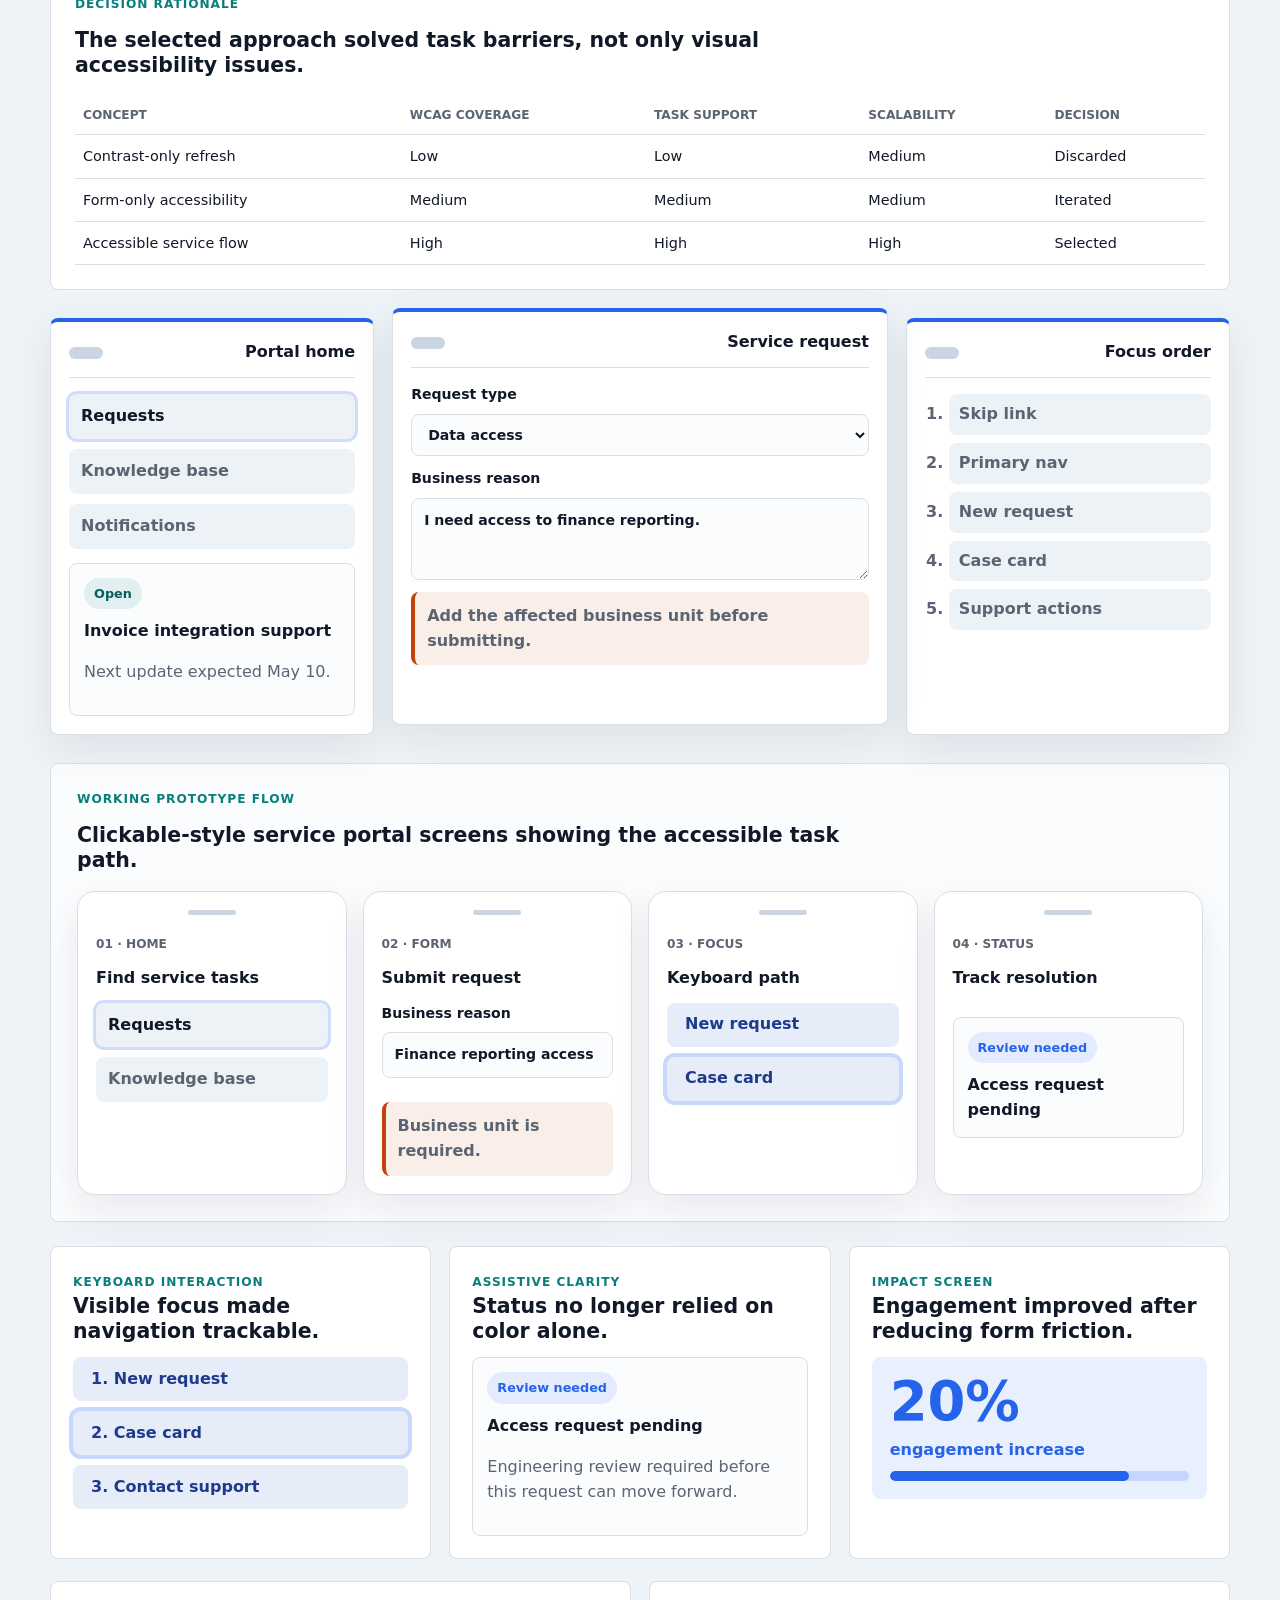
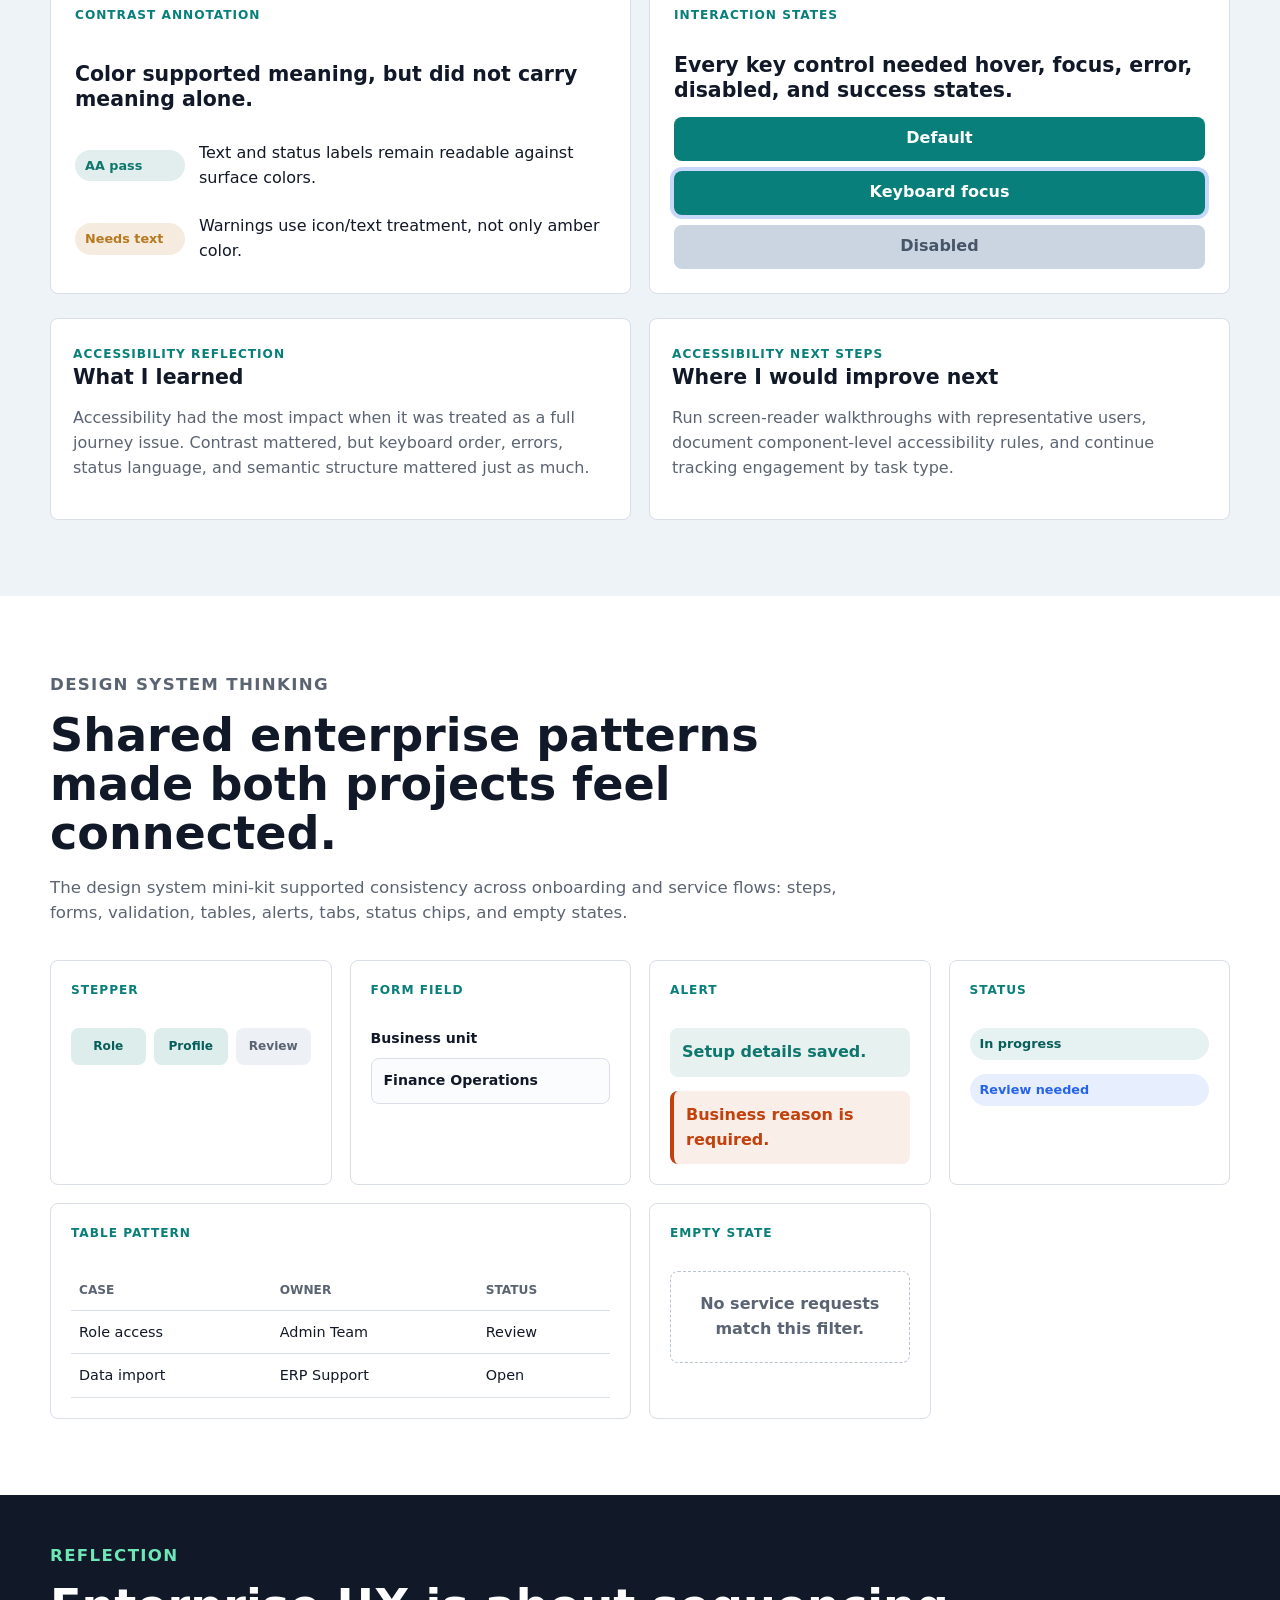
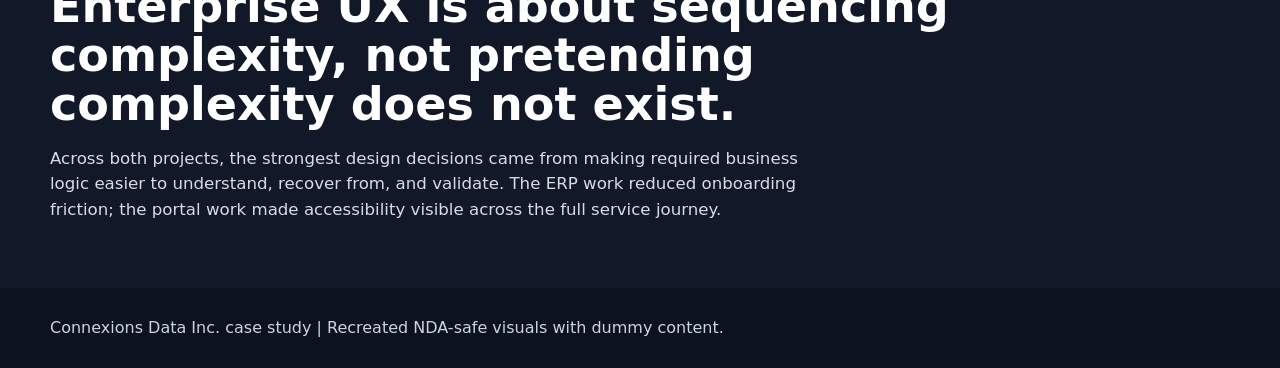
==== commit 7944a78d: "Add dark case study hero and prototype flows" ====
--- a/index.html
+++ b/index.html
@@ -24,57 +24,59 @@
 
     <main id="main">
       <section class="hero-section" id="top">
-        <div class="section-inner hero-grid">
-          <div class="hero-copy">
-            <p class="eyebrow">Connexions Data Inc. | NDA-safe portfolio case study</p>
-            <h1>Designing clearer enterprise workflows across ERP onboarding and accessible service support.</h1>
-            <p class="hero-lede">
-              Two work-in-progress enterprise UX initiatives focused on the same product challenge:
-              helping users complete complex business tasks with less confusion, stronger guidance,
-              and more accessible interaction patterns.
-            </p>
-            <div class="hero-actions" aria-label="Project outcomes">
-              <a href="#erp">View ERP project</a>
-              <a href="#accessibility">View accessibility project</a>
-            </div>
-          </div>
-
-          <div class="case-snapshot" aria-label="Case study snapshot">
-            <div class="snapshot-top">
-              <span>Portfolio Snapshot</span>
-              <strong>Enterprise UX at Connexions</strong>
-            </div>
-            <dl class="snapshot-grid">
-              <div>
-                <dt>Role</dt>
-                <dd>UI/UX Designer</dd>
-              </div>
-              <div>
-                <dt>Company domain</dt>
-                <dd>SAP, ERP, digital transformation</dd>
-              </div>
-              <div>
-                <dt>Project 01</dt>
-                <dd>ERP onboarding, 30% lower abandonment</dd>
-              </div>
-              <div>
-                <dt>Project 02</dt>
-                <dd>WCAG 2.1 AA portal, 20% higher engagement</dd>
-              </div>
-              <div>
-                <dt>Status</dt>
-                <dd>Work in progress, NDA-safe recreations</dd>
-              </div>
-              <div>
-                <dt>Methods</dt>
-                <dd>Journey mapping, audits, iterations, stakeholder alignment</dd>
-              </div>
-            </dl>
-          </div>
+        <div class="section-inner dark-hero-grid">
+          <div class="dark-hero-copy">
+            <div class="hero-tags" aria-label="Project categories">
+              <span>UX</span>
+              <span>Enterprise</span>
+            </div>
+            <p class="hero-subcontext">SAP/ERP transformation · Accessibility · Service workflows</p>
+            <h1>CONNEXIONS ENTERPRISE UX</h1>
+            <p class="hero-duration">Work in progress · 2026</p>
+
+            <div class="hero-role-grid">
+              <article>
+                <span>Team overview</span>
+                <p>UI/UX Designer (me)<br />Product Manager<br />Software Engineers<br />Support & Operations<br />Accessibility Reviewers</p>
+              </article>
+              <article>
+                <span>My role</span>
+                <p>Information synthesis · Journey mapping · Stakeholder alignment · Ideation · Wireframing & prototyping · Visual design</p>
+              </article>
+            </div>
+          </div>
+
+          <div class="dark-hero-visual" aria-label="Recreated NDA-safe project visuals">
+            <p>Figma → Enterprise prototype</p>
+            <div class="hero-card-stack">
+              <article class="hero-ui-card back-card">
+                <span>ERP readiness</span>
+                <strong>72%</strong>
+                <i></i>
+              </article>
+              <article class="hero-ui-card front-card">
+                <span>Service portal</span>
+                <strong>AA</strong>
+                <i></i>
+                <i></i>
+              </article>
+            </div>
+            <div class="hero-impact-overlay">
+              <strong>30%</strong>
+              <span>Lower onboarding abandonment</span>
+            </div>
+            <div class="hero-demo-count">
+              <span>WCAG checks</span>
+              <strong>08+</strong>
+            </div>
+          </div>
+        </div>
+        <div class="hero-nda-strip">
+          The visual assets are recreated under NDA. Explore the process, key challenges, and how I navigated ERP onboarding and accessibility work at Connexions Data Inc.
         </div>
       </section>
 
-      <section class="impact-hero" aria-label="Impact overview">
+      <section class="impact-hero" id="impact" aria-label="Impact overview">
         <div class="section-inner">
           <p class="impact-kicker">Impact overview</p>
           <h2>Improving enterprise usability through structured research, iteration, and accessibility-first design.</h2>
@@ -458,6 +460,43 @@
             </article>
           </div>
 
+          <div class="prototype-flow" aria-label="ERP working prototype flow">
+            <div class="artifact-title">
+              <p class="eyebrow">Working prototype flow</p>
+              <h3>Clickable-style ERP prototype screens under the selected solution.</h3>
+            </div>
+            <div class="prototype-flow-grid">
+              <article class="prototype-phone">
+                <span>01 · Welcome</span>
+                <h4>Start ERP setup</h4>
+                <p>Clear expectation-setting before users enter business details.</p>
+                <button type="button">Start setup</button>
+              </article>
+              <article class="prototype-phone">
+                <span>02 · Role</span>
+                <h4>Choose role path</h4>
+                <div class="choice-list">
+                  <button type="button">Finance Admin</button>
+                  <button type="button" class="ghost-button">Operations User</button>
+                </div>
+              </article>
+              <article class="prototype-phone">
+                <span>03 · Checklist</span>
+                <h4>Data readiness</h4>
+                <div class="review-list">
+                  <span>Company profile complete</span>
+                  <span>Tax region validated</span>
+                  <span>Permissions pending</span>
+                </div>
+              </article>
+              <article class="prototype-phone">
+                <span>04 · Success</span>
+                <h4>Ready for dashboard</h4>
+                <p class="success-note">Setup submitted with 3 verified requirements.</p>
+              </article>
+            </div>
+          </div>
+
           <div class="interaction-gallery" aria-label="ERP interaction and impact screens">
             <article class="interaction-screen">
               <span class="card-label">Interaction change</span>
@@ -772,6 +811,48 @@
             </article>
           </div>
 
+          <div class="prototype-flow" aria-label="Accessible service portal working prototype flow">
+            <div class="artifact-title">
+              <p class="eyebrow">Working prototype flow</p>
+              <h3>Clickable-style service portal screens showing the accessible task path.</h3>
+            </div>
+            <div class="prototype-flow-grid portal-flow">
+              <article class="prototype-phone">
+                <span>01 · Home</span>
+                <h4>Find service tasks</h4>
+                <div class="portal-nav-demo">
+                  <span class="active-nav">Requests</span>
+                  <span>Knowledge base</span>
+                </div>
+              </article>
+              <article class="prototype-phone">
+                <span>02 · Form</span>
+                <h4>Submit request</h4>
+                <label>
+                  Business reason
+                  <input value="Finance reporting access" aria-label="Prototype business reason" />
+                </label>
+                <p class="error-note">Business unit is required.</p>
+              </article>
+              <article class="prototype-phone">
+                <span>03 · Focus</span>
+                <h4>Keyboard path</h4>
+                <div class="focus-path">
+                  <button type="button">New request</button>
+                  <button type="button" class="focus-button">Case card</button>
+                </div>
+              </article>
+              <article class="prototype-phone">
+                <span>04 · Status</span>
+                <h4>Track resolution</h4>
+                <div class="ticket-card">
+                  <span class="status-chip blue">Review needed</span>
+                  <strong>Access request pending</strong>
+                </div>
+              </article>
+            </div>
+          </div>
+
           <div class="interaction-gallery" aria-label="Accessibility interaction and impact screens">
             <article class="interaction-screen">
               <span class="card-label">Keyboard interaction</span>
--- a/styles.css
+++ b/styles.css
@@ -125,10 +125,12 @@
 }
 
 .hero-section {
-  padding: 82px 0 92px;
-  background:
-    radial-gradient(circle at top left, rgba(8, 127, 122, 0.1), transparent 34%),
-    linear-gradient(180deg, #ffffff 0%, var(--bg) 82%);
+  position: relative;
+  overflow: hidden;
+  min-height: 760px;
+  padding: 86px 0 0;
+  background: #000000;
+  color: #f8fafc;
 }
 
 .hero-grid,
@@ -139,6 +141,181 @@
   grid-template-columns: minmax(0, 1.05fr) minmax(360px, 0.95fr);
   gap: 56px;
   align-items: start;
+}
+
+.dark-hero-grid {
+  display: grid;
+  grid-template-columns: minmax(0, 1.1fr) minmax(360px, 0.9fr);
+  gap: 70px;
+  align-items: center;
+  min-height: 600px;
+}
+
+.hero-tags {
+  display: flex;
+  gap: 14px;
+  margin-bottom: 18px;
+  font-weight: 900;
+  text-transform: uppercase;
+}
+
+.hero-tags span:first-child {
+  color: #ff4040;
+}
+
+.hero-tags span:last-child {
+  color: #20b15a;
+}
+
+.hero-subcontext {
+  margin: 0 0 22px;
+  color: #8c8f96;
+  font-size: 1.24rem;
+}
+
+.dark-hero-copy h1 {
+  max-width: 880px;
+  color: #f1f5f9;
+  font-size: clamp(3.5rem, 7.7vw, 7.4rem);
+  line-height: 0.9;
+  font-weight: 900;
+}
+
+.hero-duration {
+  margin: 52px 0;
+  color: #e5e7eb;
+  font-size: 1.32rem;
+  font-weight: 760;
+}
+
+.hero-role-grid {
+  display: grid;
+  grid-template-columns: 0.8fr 1.2fr;
+  gap: 46px;
+  max-width: 820px;
+}
+
+.hero-role-grid span,
+.dark-hero-visual > p {
+  display: block;
+  margin-bottom: 18px;
+  color: #8c8f96;
+  font-size: 0.88rem;
+  font-weight: 850;
+  text-transform: uppercase;
+}
+
+.hero-role-grid p {
+  margin: 0;
+  color: #f1f5f9;
+  font-size: 1.14rem;
+  font-weight: 620;
+}
+
+.dark-hero-visual {
+  position: relative;
+  min-height: 430px;
+}
+
+.dark-hero-visual > p {
+  text-align: right;
+  text-transform: none;
+  font-size: 1.05rem;
+}
+
+.hero-card-stack {
+  position: relative;
+  min-height: 260px;
+  filter: grayscale(1);
+  opacity: 0.88;
+}
+
+.hero-ui-card {
+  position: absolute;
+  display: grid;
+  align-content: end;
+  gap: 14px;
+  width: min(360px, 82%);
+  min-height: 210px;
+  padding: 22px;
+  border: 1px solid #34363a;
+  border-radius: 12px;
+  background:
+    linear-gradient(135deg, rgba(255, 255, 255, 0.18), transparent 52%),
+    #1f2228;
+  box-shadow: 0 24px 80px rgba(0, 0, 0, 0.55);
+}
+
+.hero-ui-card span {
+  color: #cbd5e1;
+  font-weight: 850;
+  text-transform: uppercase;
+}
+
+.hero-ui-card strong {
+  color: #f8fafc;
+  font-size: 4rem;
+  line-height: 1;
+}
+
+.hero-ui-card i {
+  display: block;
+  height: 12px;
+  border-radius: 999px;
+  background: #a3a6ad;
+}
+
+.back-card {
+  left: 0;
+  top: 72px;
+}
+
+.front-card {
+  right: 0;
+  top: 16px;
+  min-height: 230px;
+}
+
+.hero-impact-overlay {
+  position: absolute;
+  left: 0;
+  bottom: 28px;
+  color: rgba(248, 250, 252, 0.55);
+}
+
+.hero-impact-overlay strong {
+  display: block;
+  font-size: 4.2rem;
+  line-height: 0.92;
+}
+
+.hero-impact-overlay span,
+.hero-demo-count span {
+  color: #8c8f96;
+  font-weight: 760;
+}
+
+.hero-demo-count {
+  position: absolute;
+  right: 0;
+  bottom: 38px;
+  display: flex;
+  align-items: baseline;
+  gap: 12px;
+}
+
+.hero-demo-count strong {
+  color: rgba(248, 250, 252, 0.82);
+  font-size: 2.2rem;
+}
+
+.hero-nda-strip {
+  width: 100%;
+  margin-top: 34px;
+  padding: 18px max(20px, calc((100vw - 1180px) / 2));
+  background: #1c1d20;
+  color: #f1f5f9;
+  font-size: 1.08rem;
 }
 
 .eyebrow,
@@ -738,6 +915,59 @@
   justify-content: flex-start;
   background: #e7edf8;
   color: #1e3a8a;
+}
+
+.prototype-flow {
+  margin-top: 28px;
+  padding: 26px;
+  border: 1px solid var(--line);
+  border-radius: var(--radius);
+  background: #fbfcfe;
+}
+
+.prototype-flow-grid {
+  display: grid;
+  grid-template-columns: repeat(4, minmax(0, 1fr));
+  gap: 16px;
+}
+
+.prototype-phone {
+  position: relative;
+  display: grid;
+  align-content: start;
+  gap: 12px;
+  min-height: 260px;
+  padding: 18px;
+  border: 1px solid var(--line);
+  border-radius: 18px;
+  background: var(--surface);
+  box-shadow: 0 16px 38px rgba(17, 24, 39, 0.08);
+}
+
+.prototype-phone::before {
+  content: "";
+  justify-self: center;
+  width: 48px;
+  height: 5px;
+  margin-bottom: 8px;
+  border-radius: 999px;
+  background: #cbd5e1;
+}
+
+.prototype-phone > span {
+  color: var(--muted);
+  font-size: 0.76rem;
+  font-weight: 850;
+  text-transform: uppercase;
+}
+
+.prototype-phone h4,
+.prototype-phone p {
+  margin: 0;
+}
+
+.prototype-phone p {
+  color: var(--muted);
 }
 
 .journey-section,
@@ -2635,6 +2865,7 @@
 
 @media (max-width: 980px) {
   .hero-grid,
+  .dark-hero-grid,
   .context-grid,
   .project-intro,
   .iteration-lab,
@@ -2646,6 +2877,7 @@
   .wcag-map,
   .component-board,
   .screen-row,
+  .prototype-flow-grid,
   .stakeholder-map,
   .concept-board,
   .journey-track,
@@ -2736,6 +2968,24 @@
   section,
   .hero-section {
     padding: 58px 0;
+    min-height: auto;
+  }
+
+  .dark-hero-copy h1 {
+    font-size: clamp(2.7rem, 16vw, 4.3rem);
+  }
+
+  .hero-role-grid,
+  .prototype-flow-grid {
+    grid-template-columns: 1fr;
+  }
+
+  .dark-hero-visual {
+    min-height: 520px;
+  }
+
+  .hero-nda-strip {
+    margin-top: 18px;
   }
 
   h1 {
@@ -2757,6 +3007,7 @@
   .iteration-grid,
   .concept-board,
   .screen-row,
+  .prototype-flow-grid,
   .before-after,
   .journey-grid,
   .journey-track,
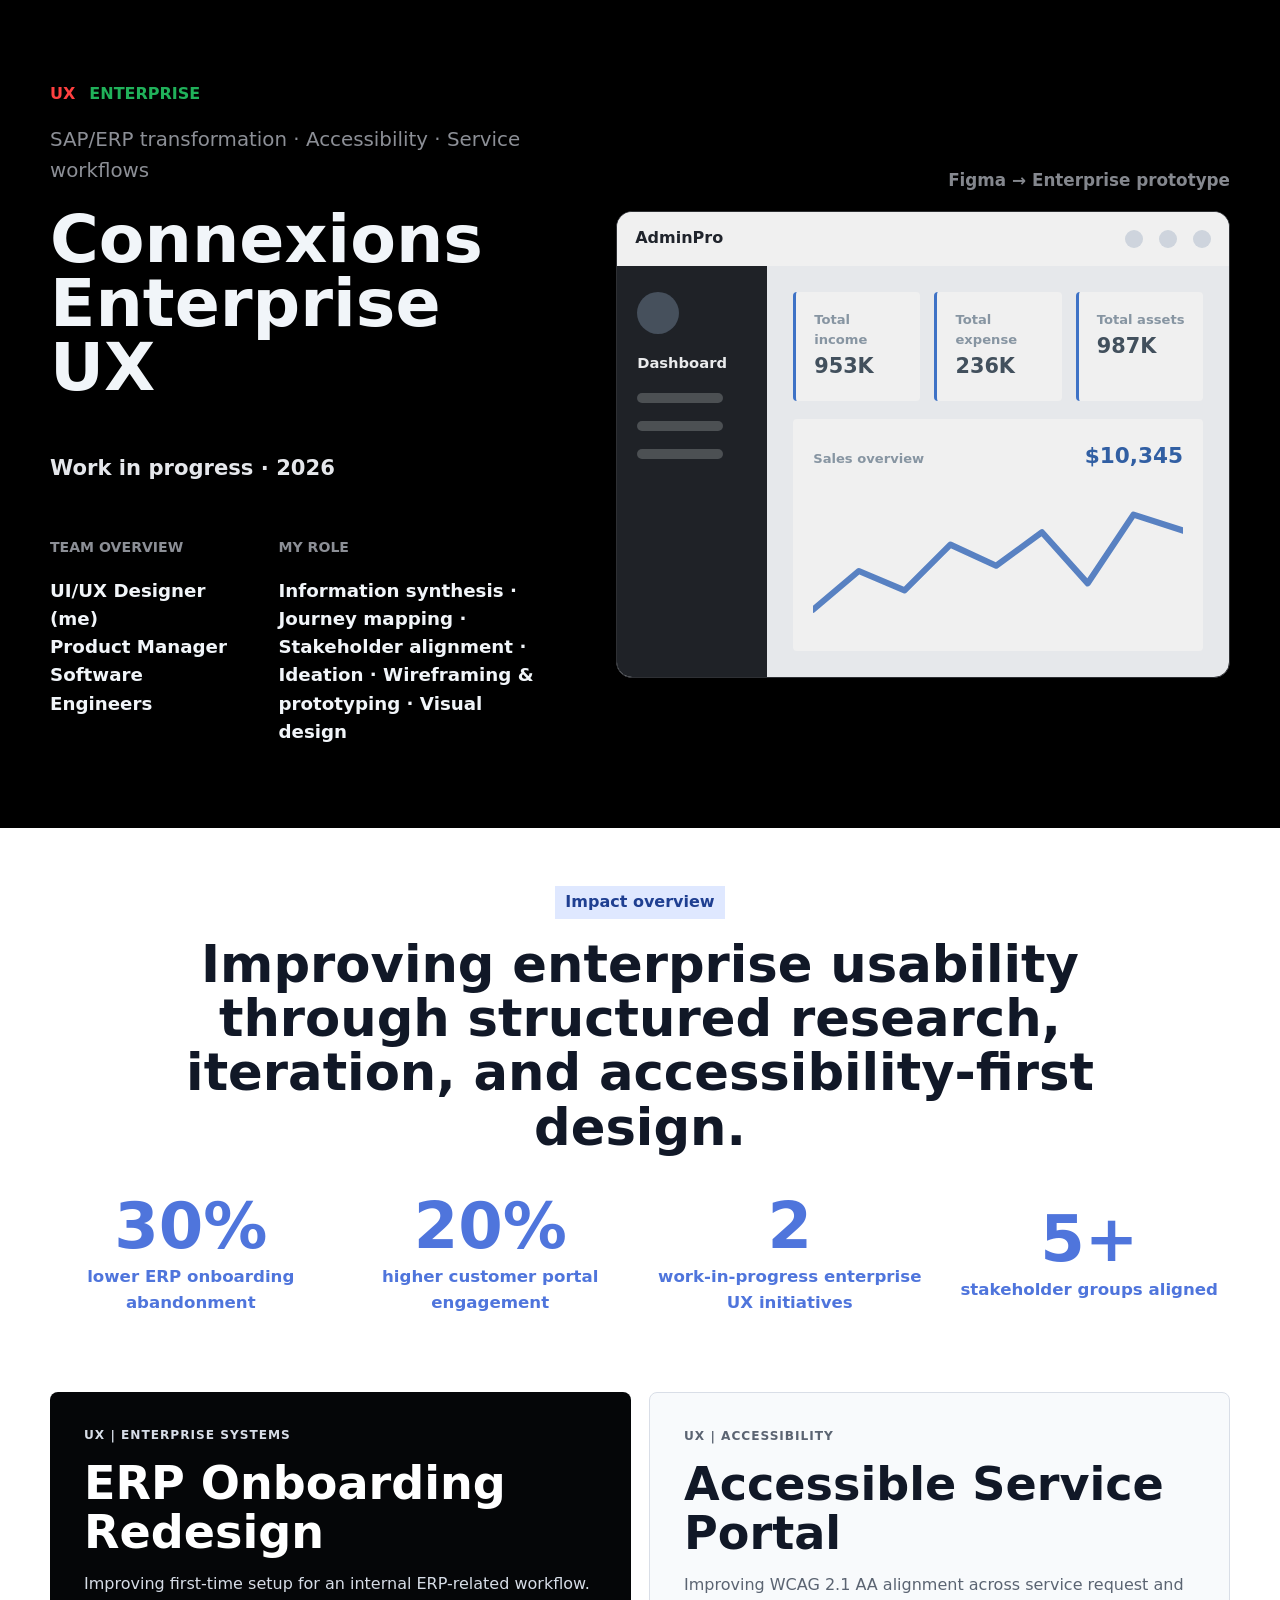
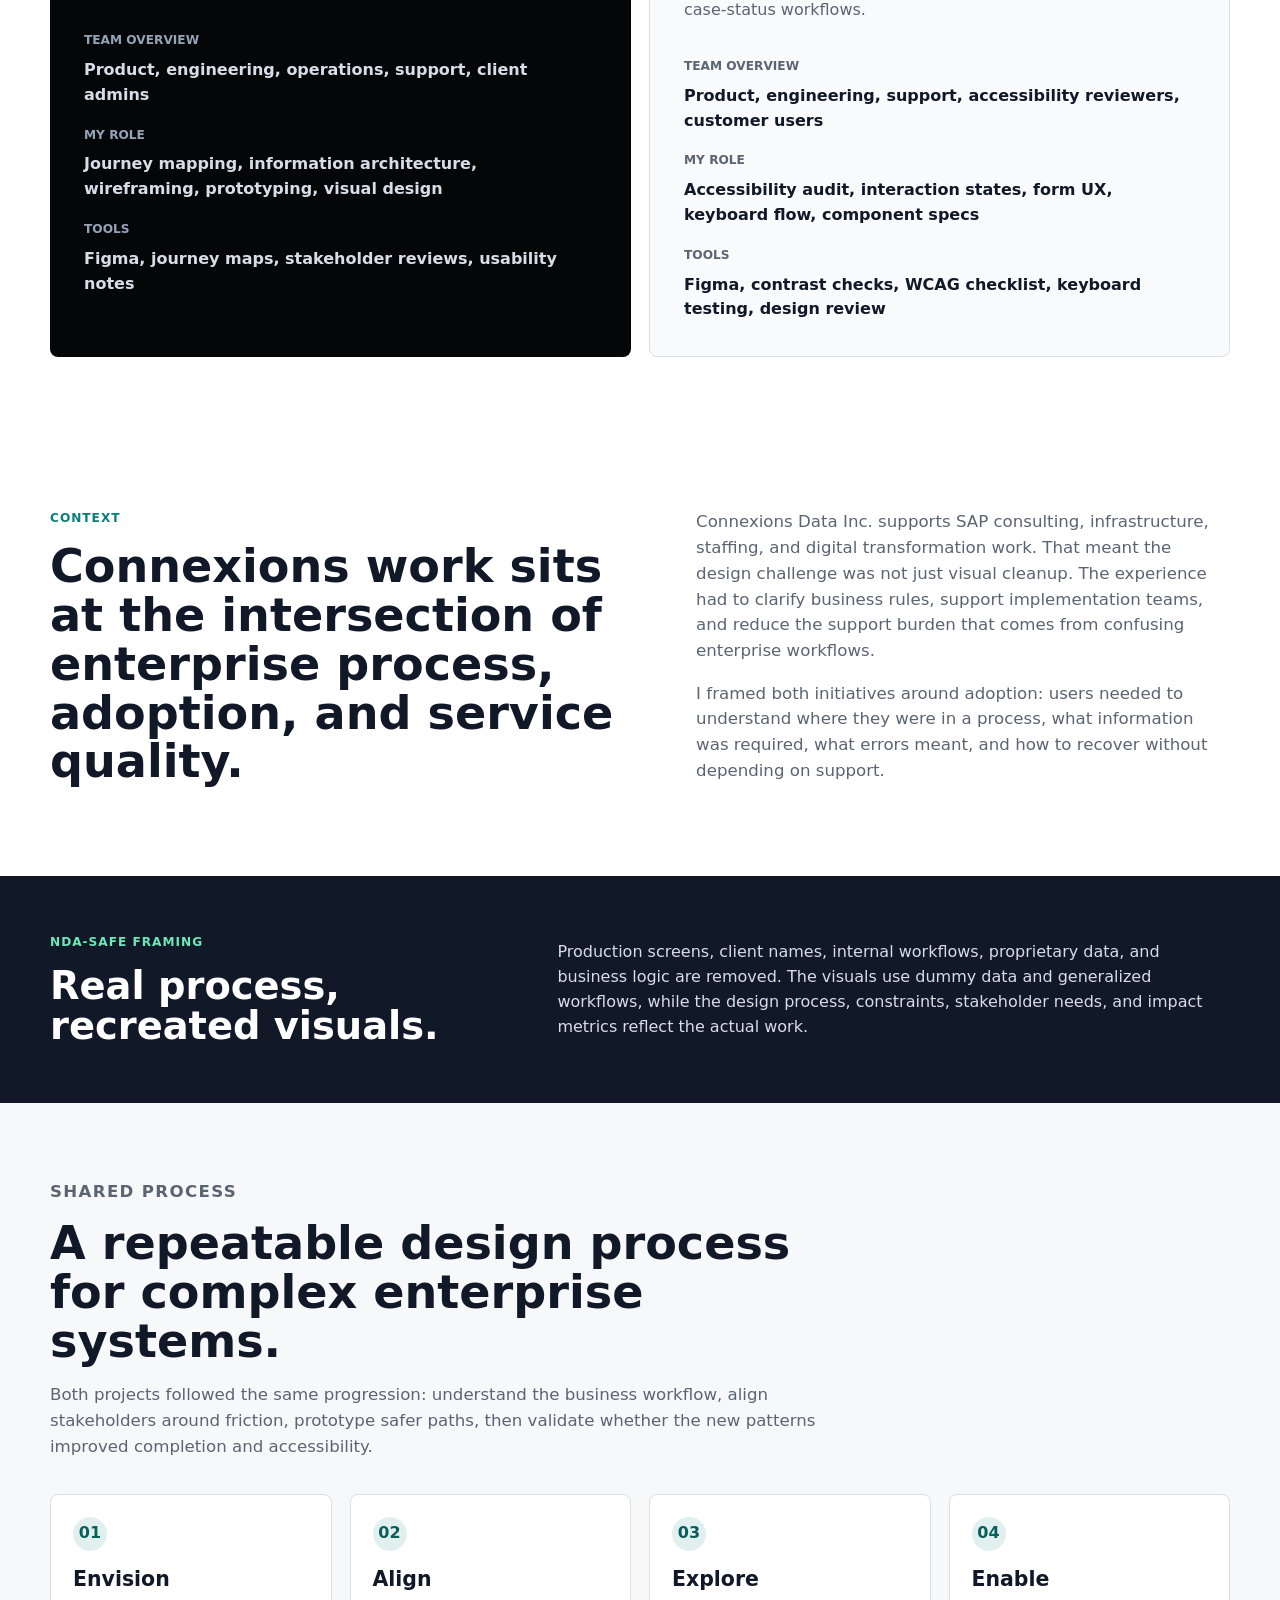
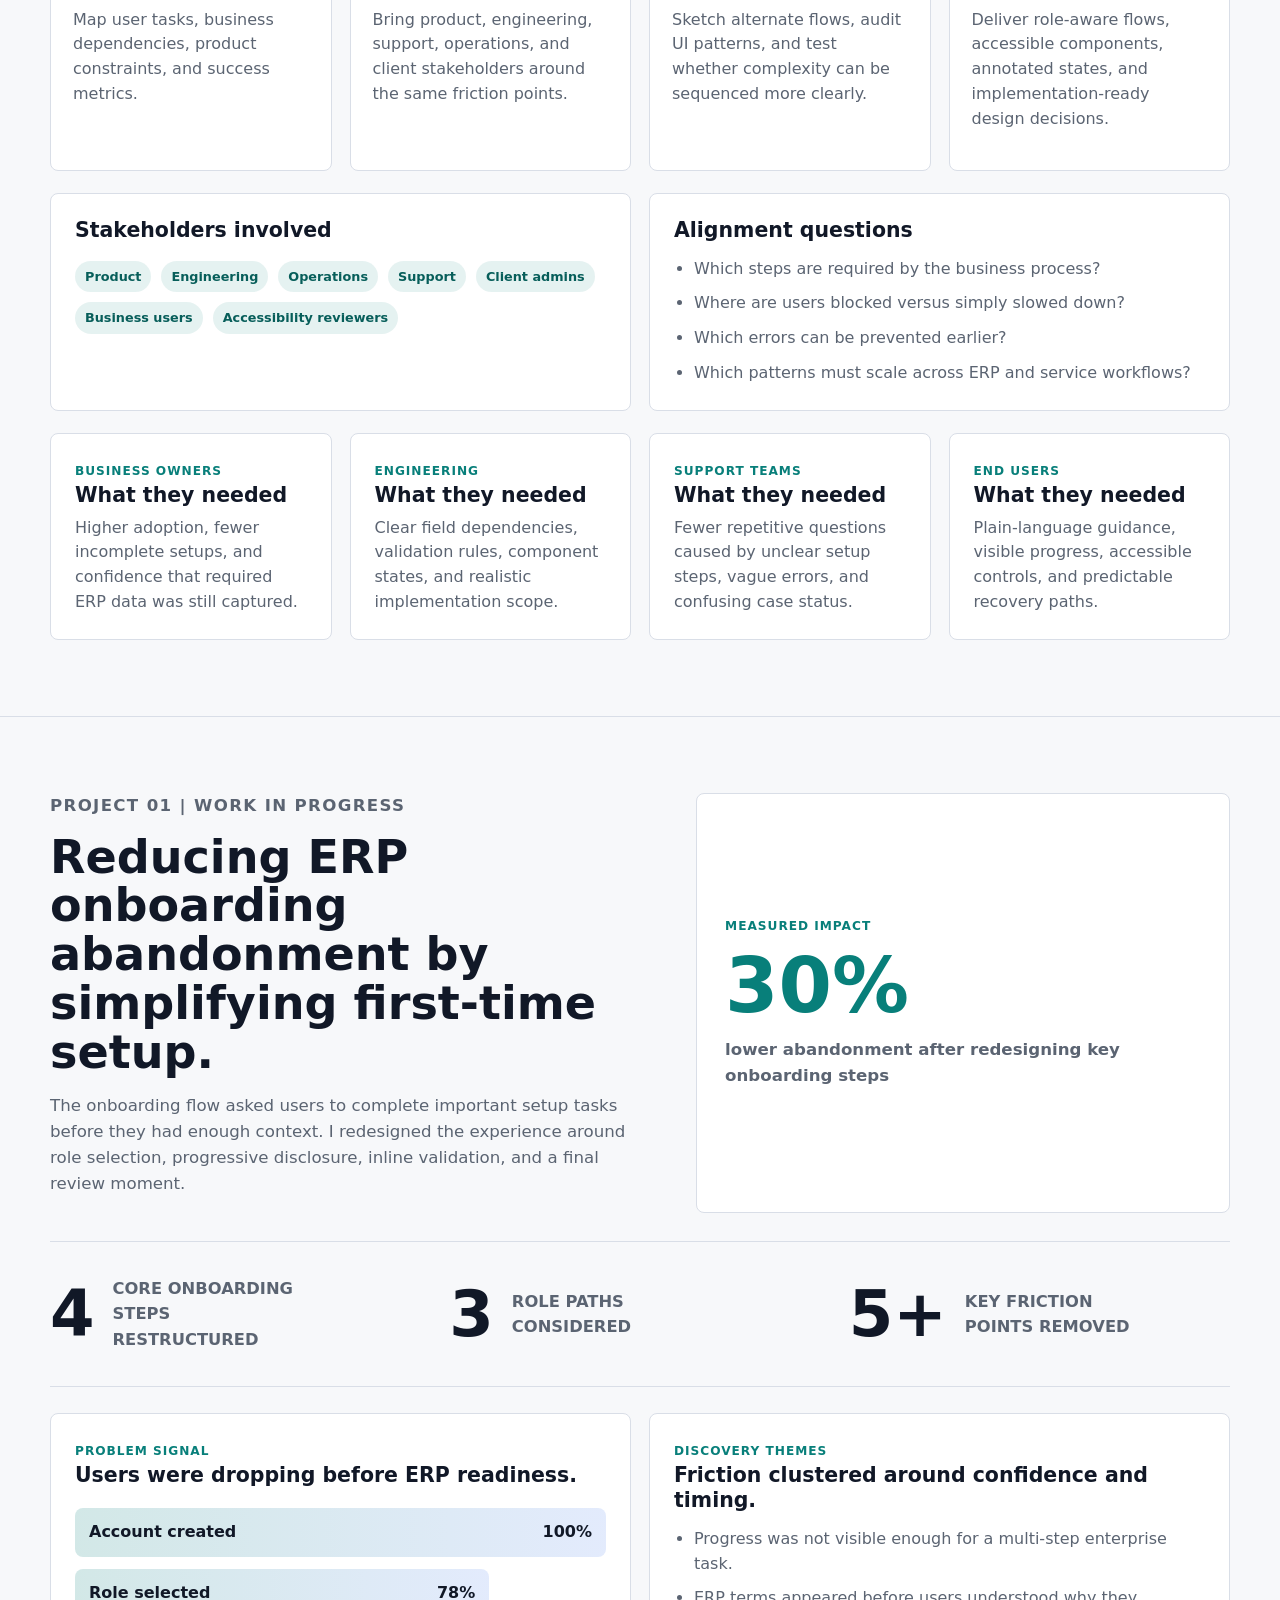
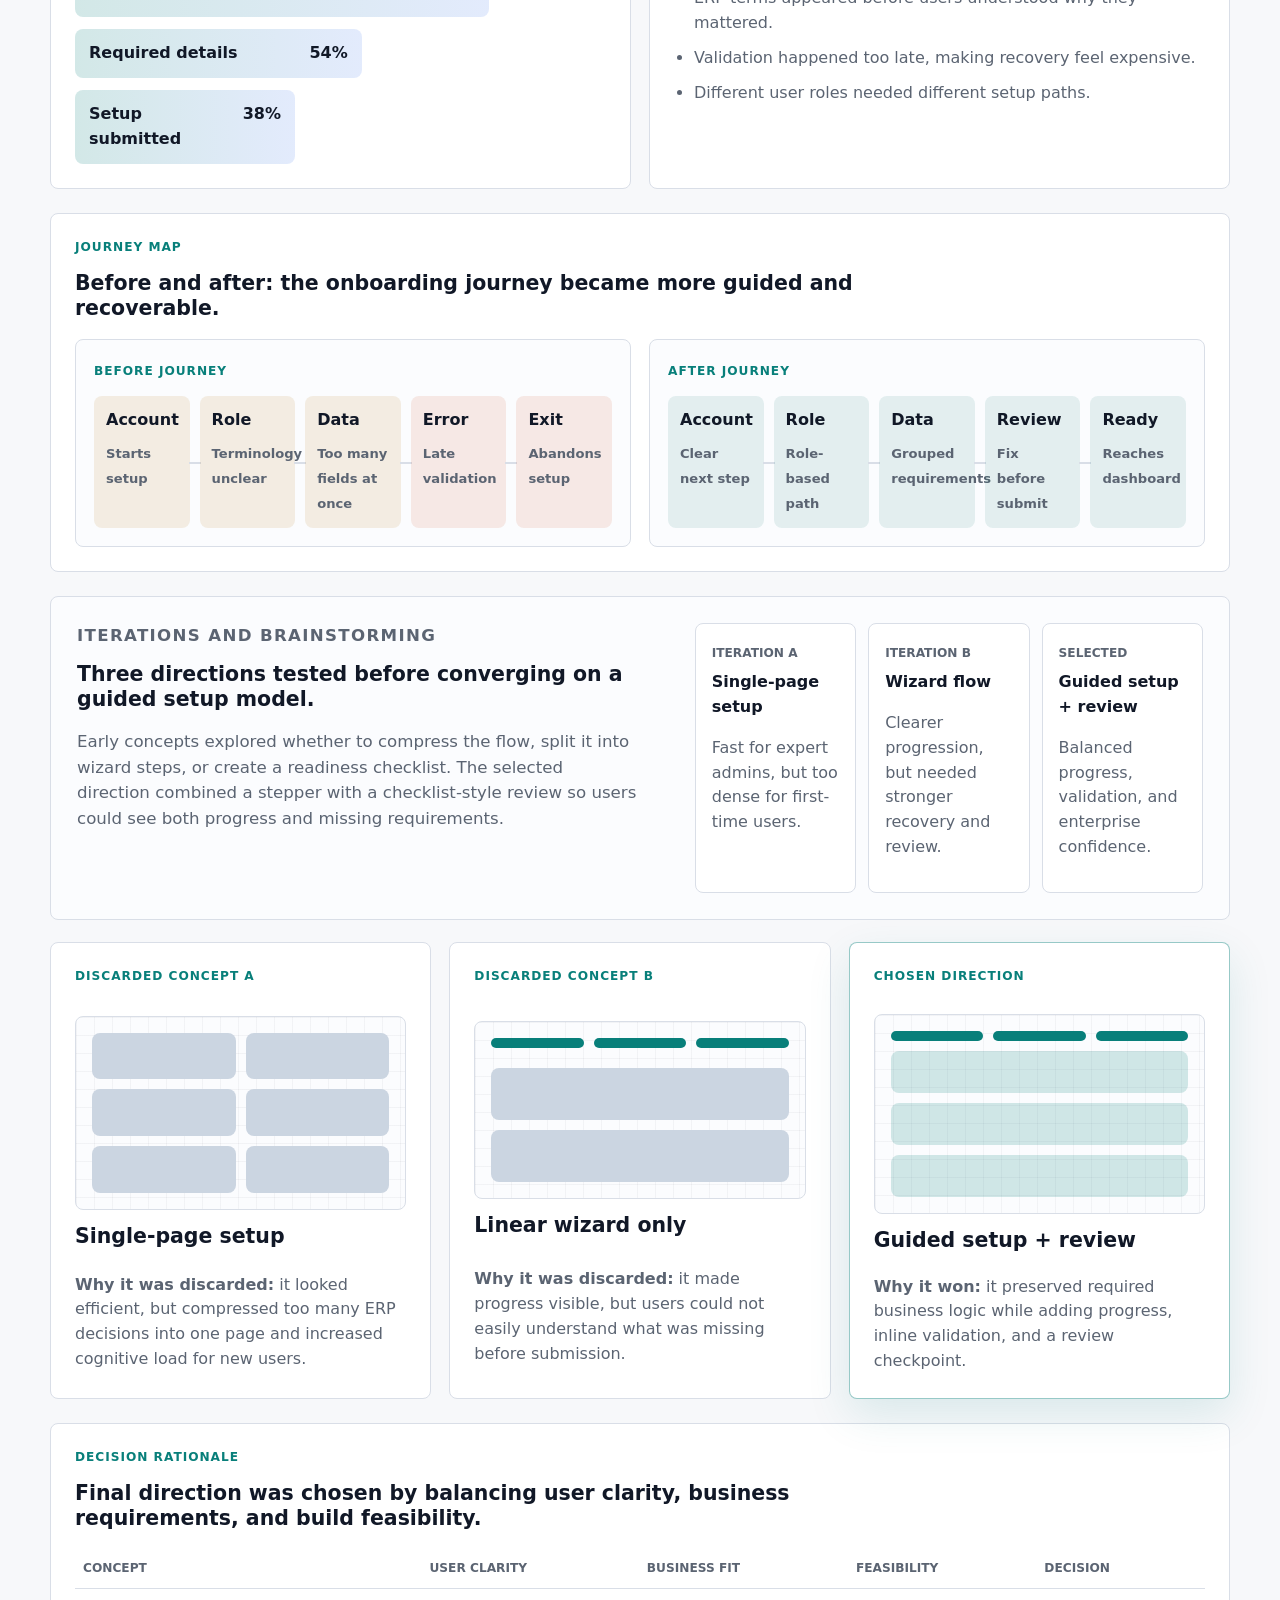
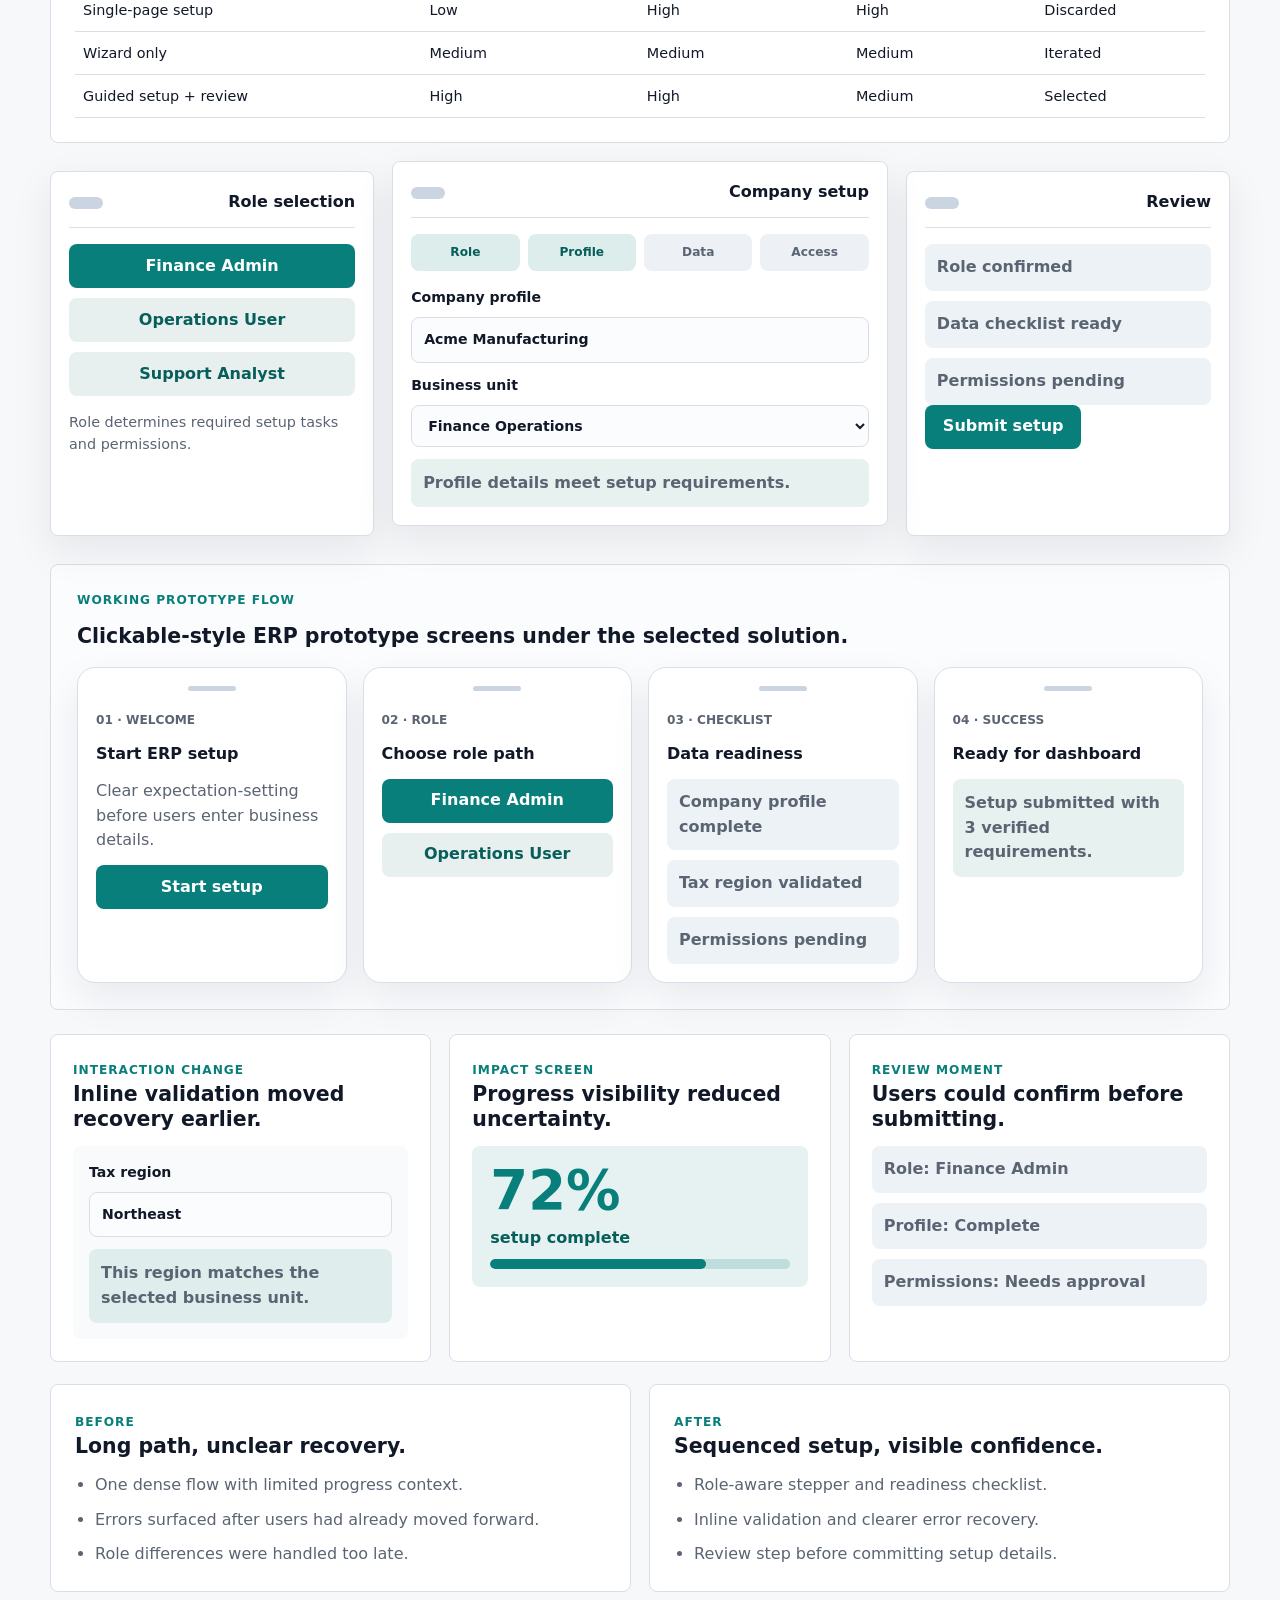
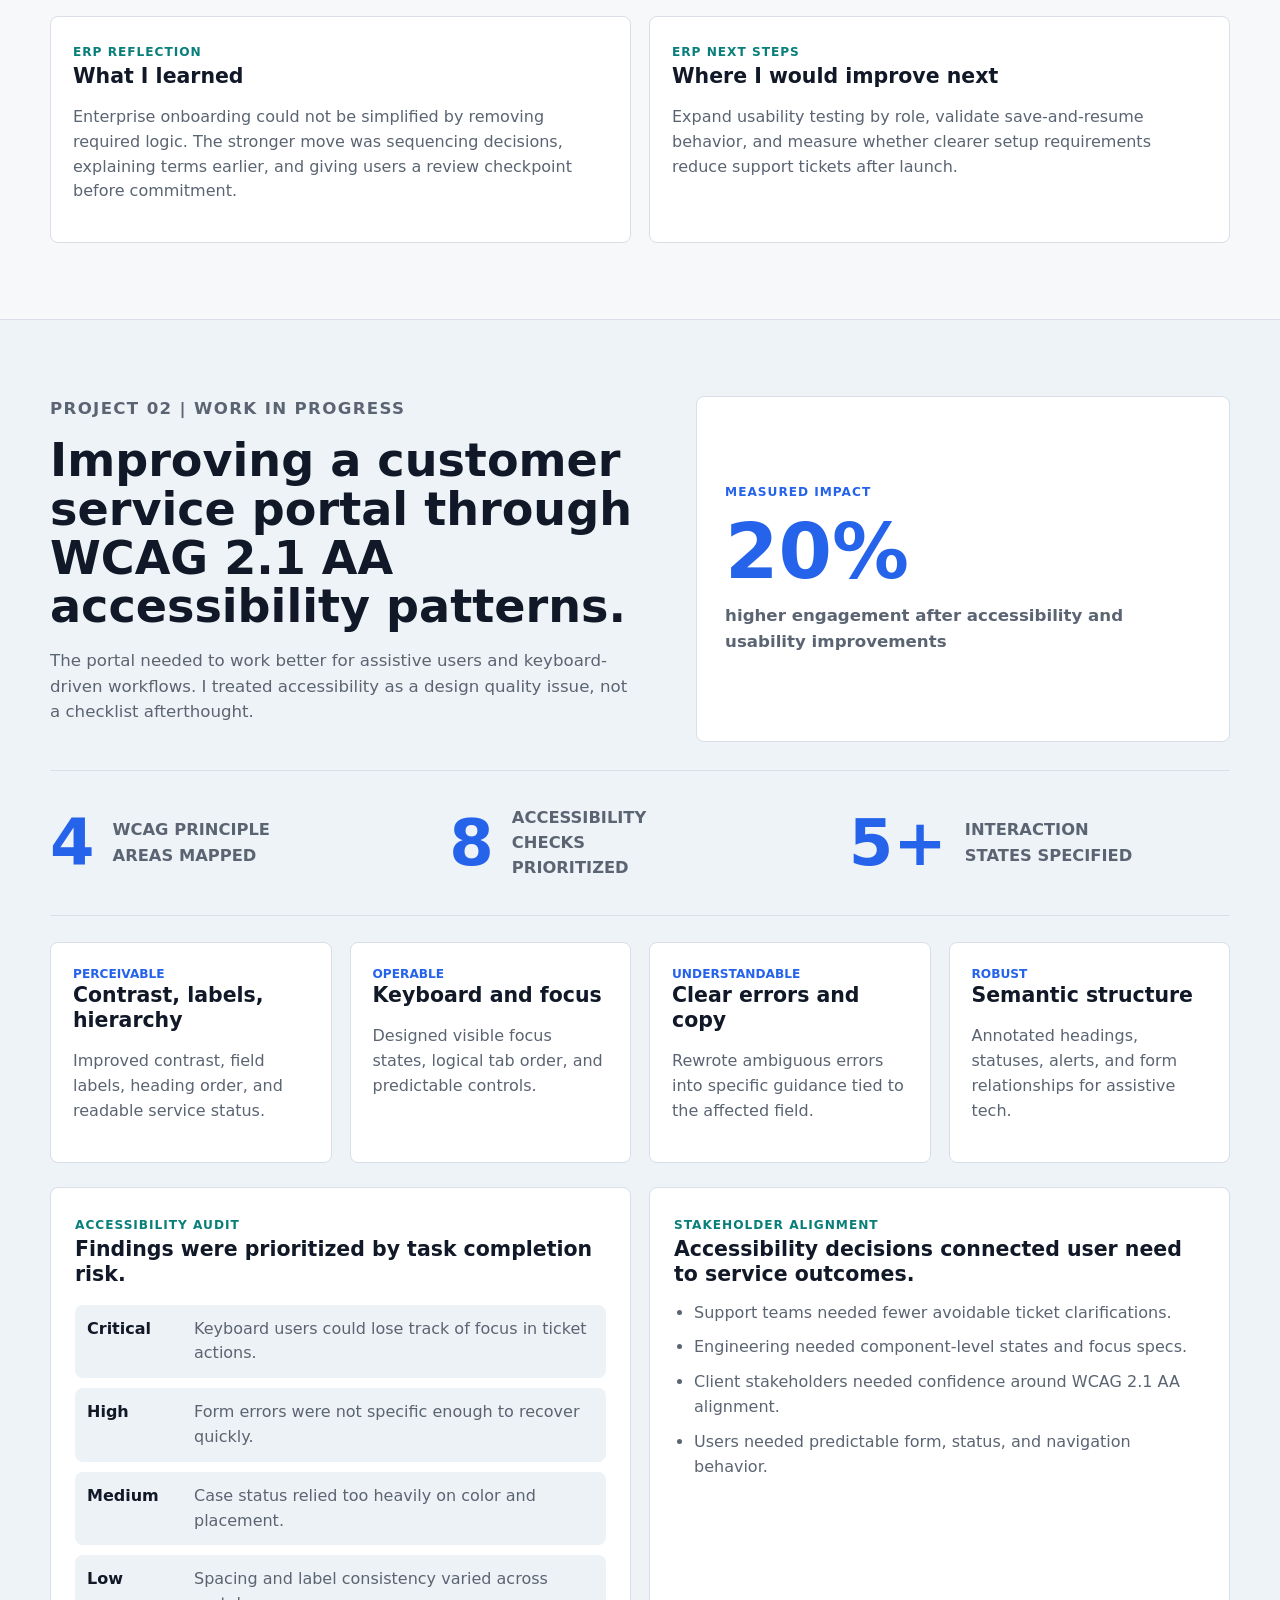
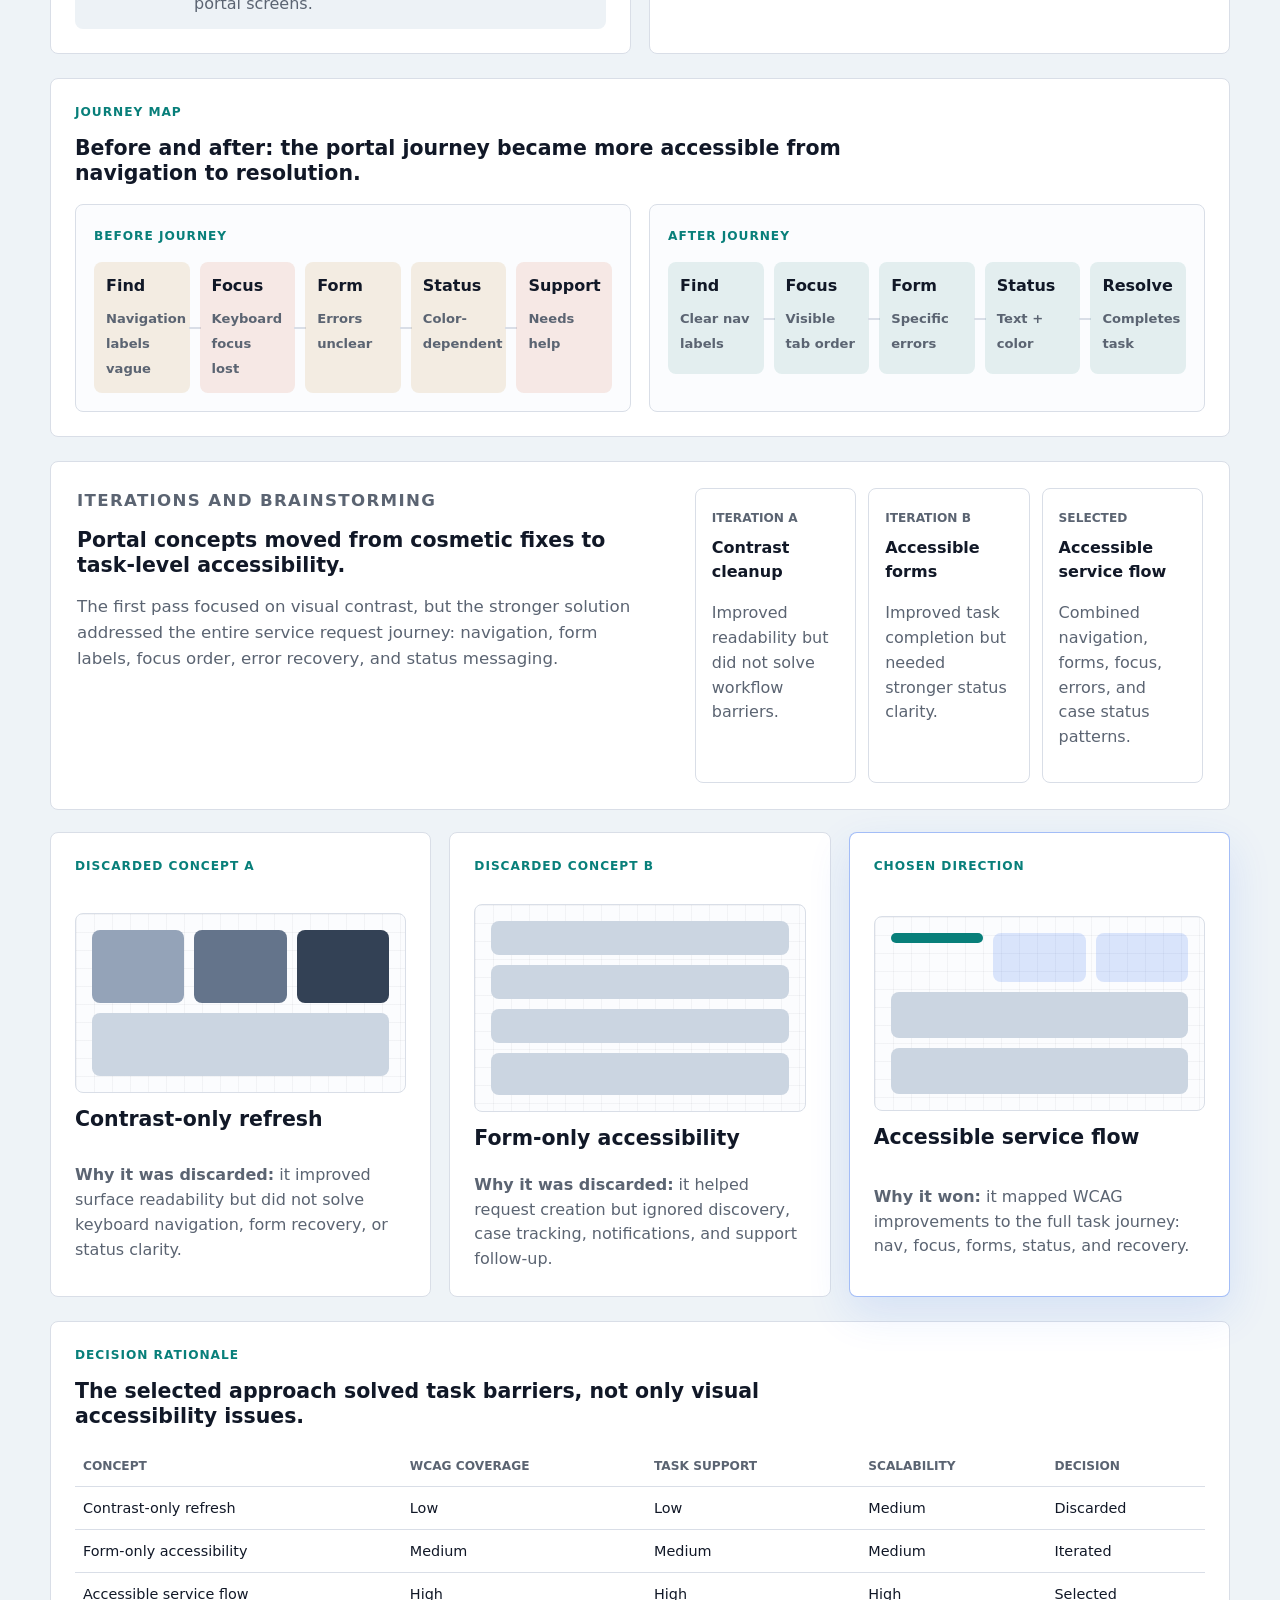
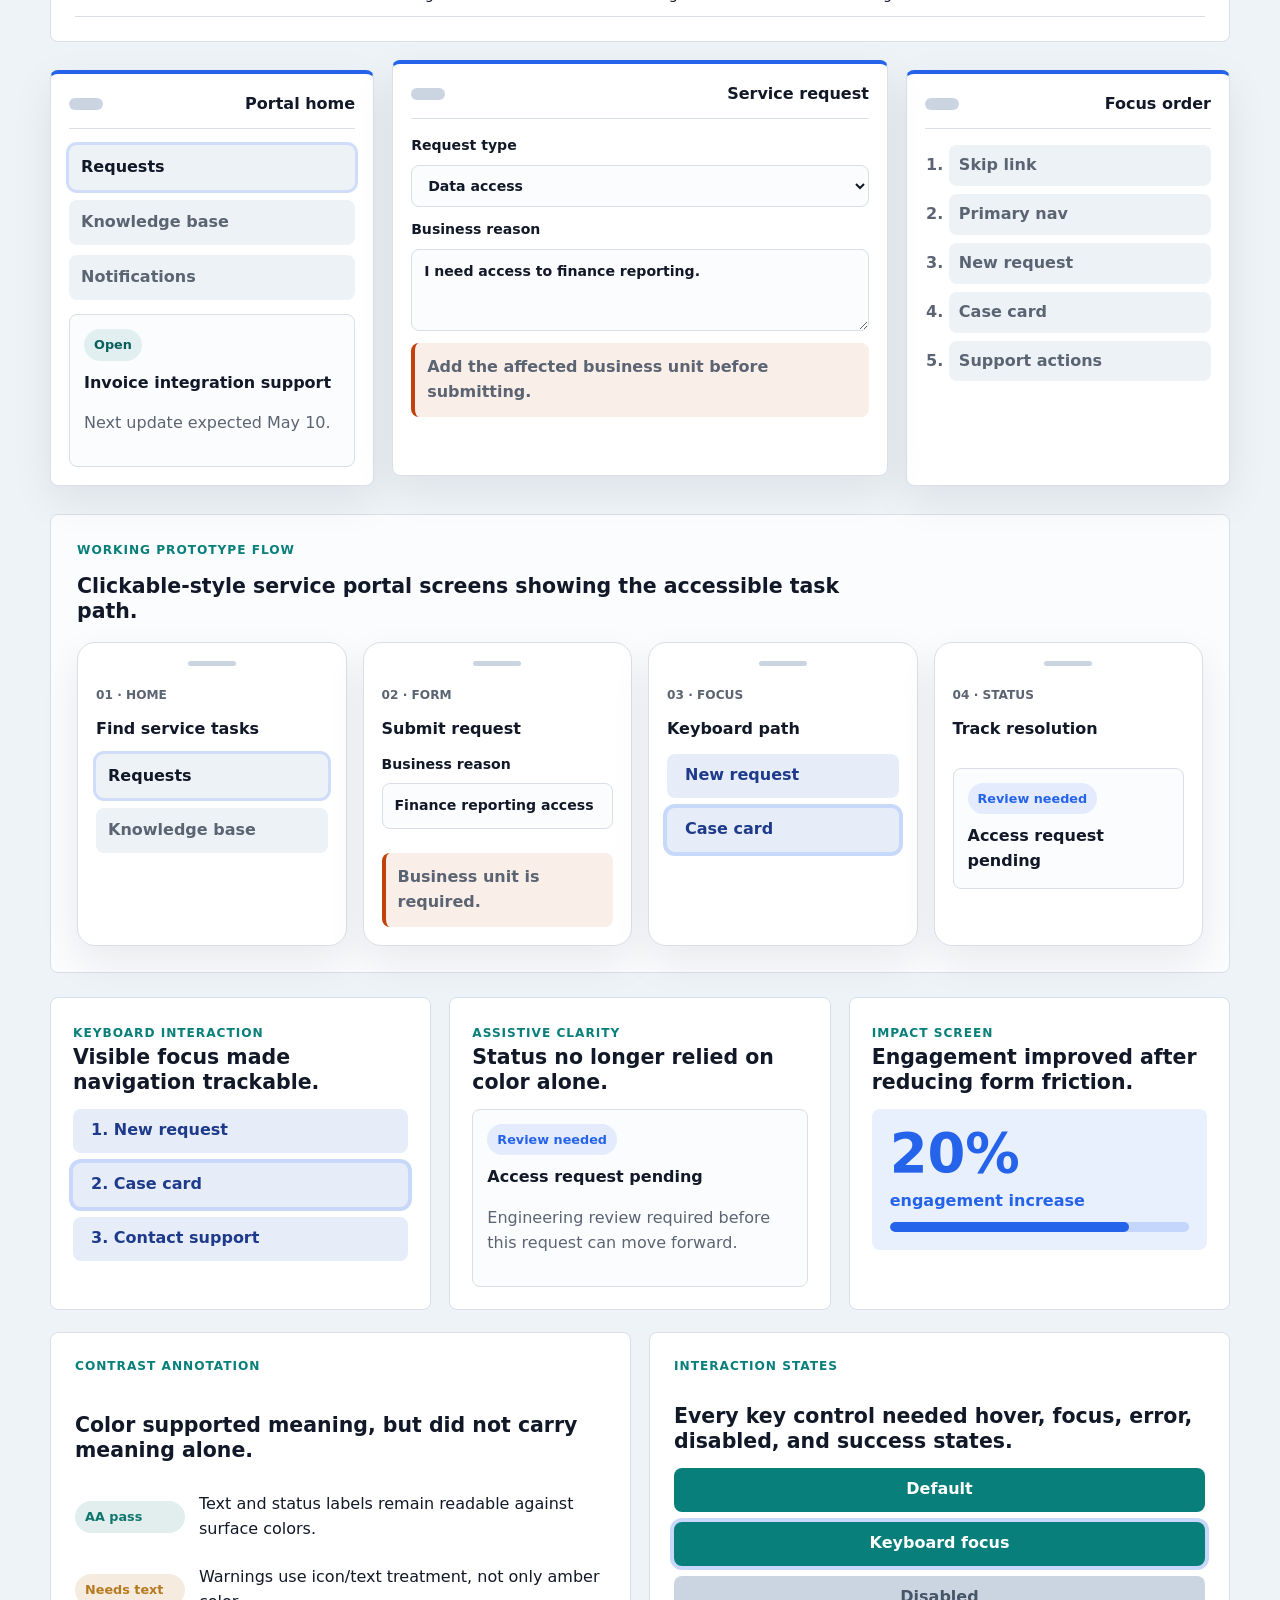
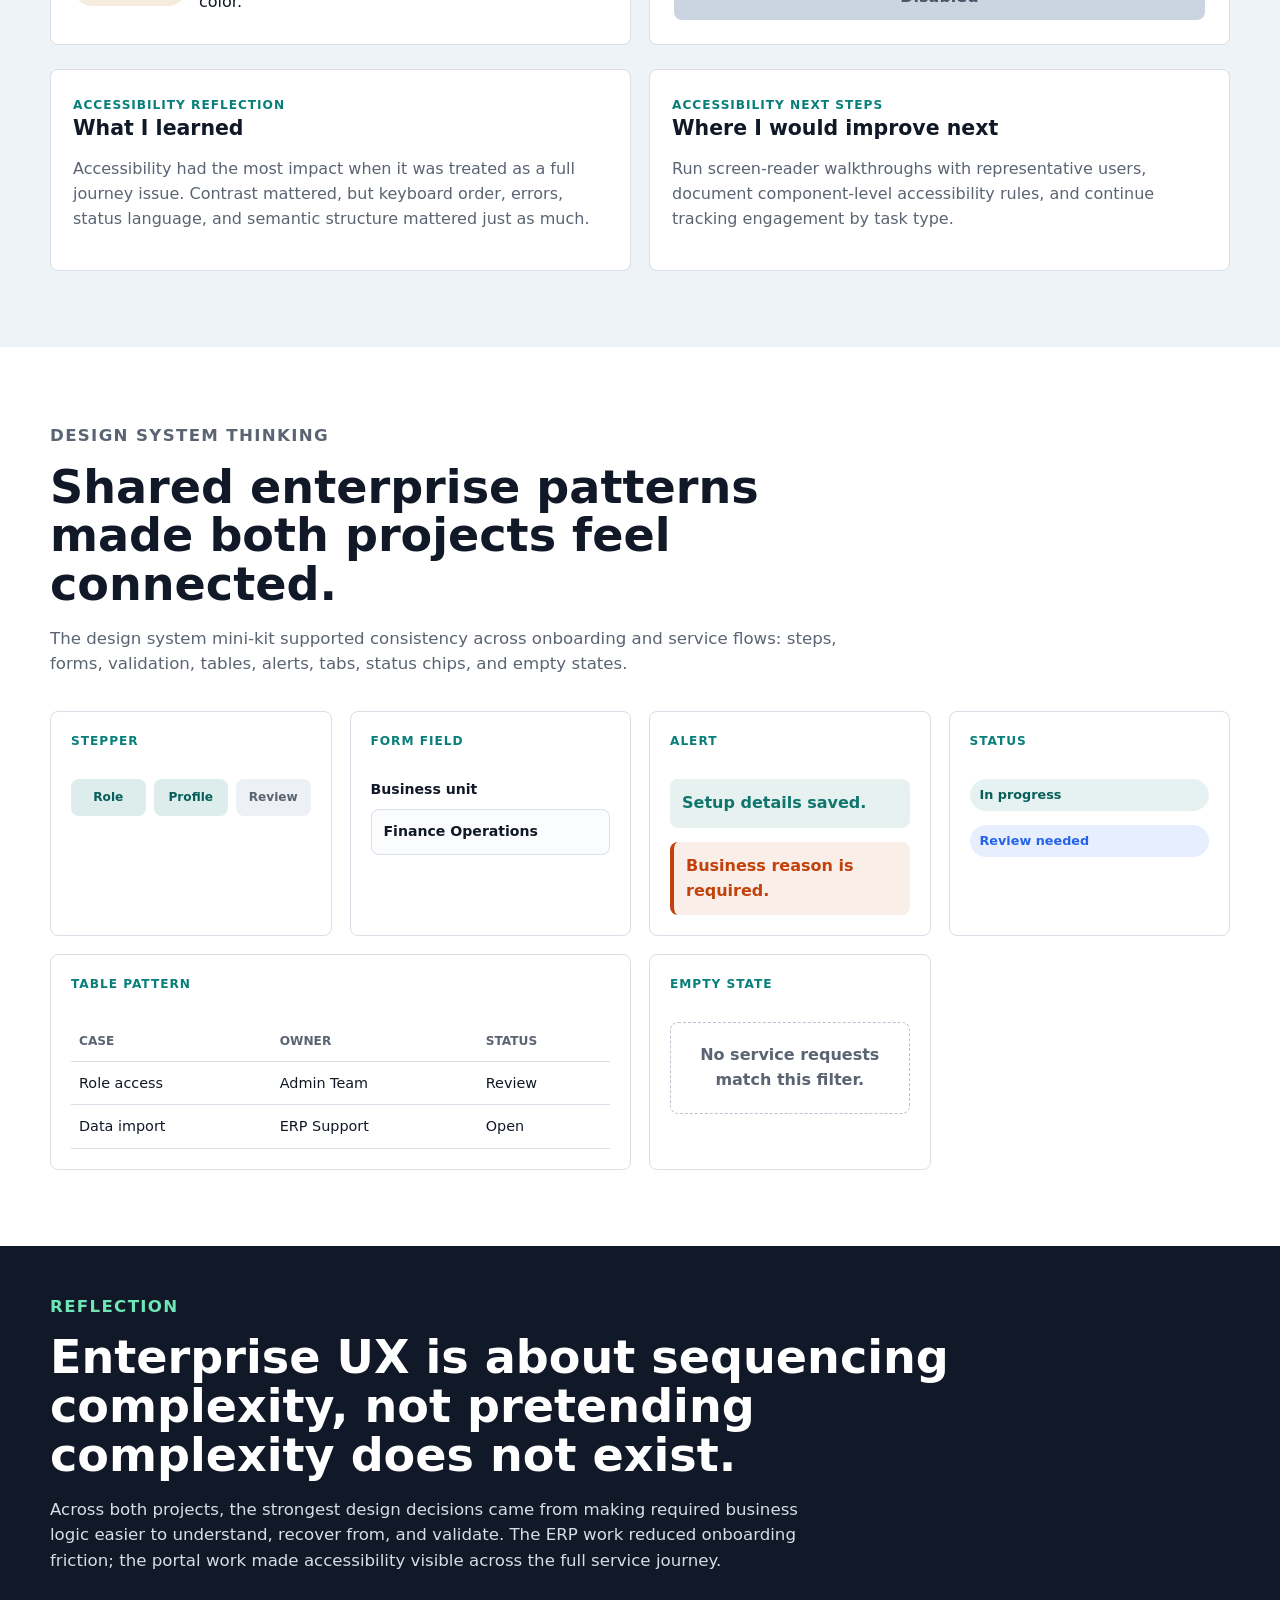
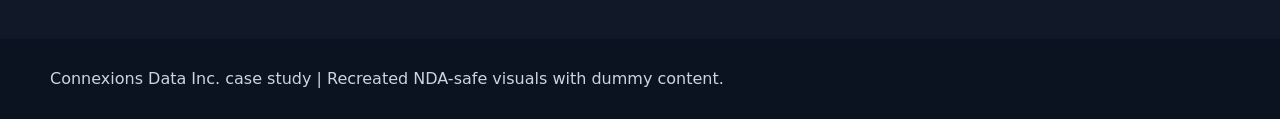
==== commit c1e2f65e: "Clean up Connexions case study hero" ====
--- a/index.html
+++ b/index.html
@@ -9,19 +9,6 @@
   <body>
     <a class="skip-link" href="#main">Skip to content</a>
 
-    <header class="site-header">
-      <nav class="nav-shell" aria-label="Case study navigation">
-        <a class="brand-mark" href="#top" aria-label="Go to case study top">CDI</a>
-        <div class="nav-links">
-          <a href="giftfordad.html">Gift for Dad</a>
-          <a href="#process">Process</a>
-          <a href="#erp">ERP</a>
-          <a href="#accessibility">Accessibility</a>
-          <a href="#system">System</a>
-        </div>
-      </nav>
-    </header>
-
     <main id="main">
       <section class="hero-section" id="top">
         <div class="section-inner dark-hero-grid">
@@ -31,13 +18,13 @@
               <span>Enterprise</span>
             </div>
             <p class="hero-subcontext">SAP/ERP transformation · Accessibility · Service workflows</p>
-            <h1>CONNEXIONS ENTERPRISE UX</h1>
+            <h1>Connexions Enterprise UX</h1>
             <p class="hero-duration">Work in progress · 2026</p>
 
             <div class="hero-role-grid">
               <article>
                 <span>Team overview</span>
-                <p>UI/UX Designer (me)<br />Product Manager<br />Software Engineers<br />Support & Operations<br />Accessibility Reviewers</p>
+                <p>UI/UX Designer (me)<br />Product Manager<br />Software Engineers</p>
               </article>
               <article>
                 <span>My role</span>
@@ -48,31 +35,40 @@
 
           <div class="dark-hero-visual" aria-label="Recreated NDA-safe project visuals">
             <p>Figma → Enterprise prototype</p>
-            <div class="hero-card-stack">
-              <article class="hero-ui-card back-card">
-                <span>ERP readiness</span>
-                <strong>72%</strong>
-                <i></i>
-              </article>
-              <article class="hero-ui-card front-card">
-                <span>Service portal</span>
-                <strong>AA</strong>
+            <div class="hero-dashboard-frame" aria-label="ERP portal dashboard preview">
+              <div class="hero-dashboard-top">
+                <span>AdminPro</span>
                 <i></i>
                 <i></i>
-              </article>
-            </div>
-            <div class="hero-impact-overlay">
-              <strong>30%</strong>
-              <span>Lower onboarding abandonment</span>
-            </div>
-            <div class="hero-demo-count">
-              <span>WCAG checks</span>
-              <strong>08+</strong>
-            </div>
-          </div>
-        </div>
-        <div class="hero-nda-strip">
-          The visual assets are recreated under NDA. Explore the process, key challenges, and how I navigated ERP onboarding and accessibility work at Connexions Data Inc.
+                <i></i>
+              </div>
+              <div class="hero-dashboard-body">
+                <aside>
+                  <span></span>
+                  <strong>Dashboard</strong>
+                  <span></span>
+                  <span></span>
+                  <span></span>
+                </aside>
+                <div class="hero-dashboard-main">
+                  <div class="hero-metric-row">
+                    <article><span>Total income</span><strong>953K</strong></article>
+                    <article><span>Total expense</span><strong>236K</strong></article>
+                    <article><span>Total assets</span><strong>987K</strong></article>
+                  </div>
+                  <div class="hero-chart-card">
+                    <div>
+                      <span>Sales overview</span>
+                      <strong>$10,345</strong>
+                    </div>
+                    <svg viewBox="0 0 420 160" aria-hidden="true">
+                      <polyline points="0,136 52,92 104,114 156,62 208,86 260,48 312,106 364,28 420,46" />
+                    </svg>
+                  </div>
+                </div>
+              </div>
+            </div>
+          </div>
         </div>
       </section>
 
--- a/styles.css
+++ b/styles.css
@@ -68,56 +68,9 @@
   transform: translateY(0);
 }
 
-.site-header {
-  position: sticky;
-  top: 0;
-  z-index: 10;
-  border-bottom: 1px solid rgba(217, 222, 231, 0.78);
-  background: rgba(247, 248, 250, 0.94);
-  backdrop-filter: blur(16px);
-}
-
-.section-inner,
-.nav-shell {
+.section-inner {
   width: min(1180px, calc(100% - 40px));
   margin: 0 auto;
-}
-
-.nav-shell {
-  display: flex;
-  align-items: center;
-  justify-content: space-between;
-  min-height: 70px;
-  gap: 24px;
-}
-
-.brand-mark {
-  display: inline-grid;
-  place-items: center;
-  width: 42px;
-  height: 42px;
-  border-radius: var(--radius);
-  background: var(--ink);
-  color: var(--surface);
-  font-weight: 850;
-  text-decoration: none;
-}
-
-.nav-links {
-  display: flex;
-  gap: 22px;
-  color: var(--muted);
-  font-size: 0.9rem;
-  font-weight: 750;
-}
-
-.nav-links a,
-.hero-actions a {
-  text-decoration: none;
-}
-
-.nav-links a:hover {
-  color: var(--teal);
 }
 
 section {
@@ -127,8 +80,8 @@
 .hero-section {
   position: relative;
   overflow: hidden;
-  min-height: 760px;
-  padding: 86px 0 0;
+  min-height: 680px;
+  padding: 82px 0;
   background: #000000;
   color: #f8fafc;
 }
@@ -145,10 +98,10 @@
 
 .dark-hero-grid {
   display: grid;
-  grid-template-columns: minmax(0, 1.1fr) minmax(360px, 0.9fr);
-  gap: 70px;
+  grid-template-columns: minmax(0, 0.9fr) minmax(420px, 1.1fr);
+  gap: 64px;
   align-items: center;
-  min-height: 600px;
+  min-height: 520px;
 }
 
 .hero-tags {
@@ -174,11 +127,11 @@
 }
 
 .dark-hero-copy h1 {
-  max-width: 880px;
+  max-width: 650px;
   color: #f1f5f9;
-  font-size: clamp(3.5rem, 7.7vw, 7.4rem);
-  line-height: 0.9;
-  font-weight: 900;
+  font-size: clamp(3.1rem, 5.2vw, 5.35rem);
+  line-height: 0.96;
+  font-weight: 850;
 }
 
 .hero-duration {
@@ -214,7 +167,7 @@
 
 .dark-hero-visual {
   position: relative;
-  min-height: 430px;
+  min-height: 410px;
 }
 
 .dark-hero-visual > p {
@@ -223,99 +176,137 @@
   font-size: 1.05rem;
 }
 
-.hero-card-stack {
-  position: relative;
-  min-height: 260px;
-  filter: grayscale(1);
-  opacity: 0.88;
-}
-
-.hero-ui-card {
-  position: absolute;
-  display: grid;
-  align-content: end;
+.hero-dashboard-frame {
+  overflow: hidden;
+  border: 1px solid #30333a;
+  border-radius: 16px;
+  background: #f4f7fb;
+  box-shadow: 0 26px 90px rgba(0, 0, 0, 0.58);
+  filter: grayscale(0.22) saturate(0.88);
+  opacity: 0.94;
+}
+
+.hero-dashboard-top {
+  display: flex;
+  align-items: center;
+  gap: 16px;
+  min-height: 54px;
+  padding: 0 18px;
+  background: #ffffff;
+  color: #202733;
+}
+
+.hero-dashboard-top span {
+  margin-right: auto;
+  font-weight: 850;
+}
+
+.hero-dashboard-top i {
+  width: 18px;
+  height: 18px;
+  border-radius: 50%;
+  background: #d8e2ef;
+}
+
+.hero-dashboard-body {
+  display: grid;
+  grid-template-columns: 150px 1fr;
+  min-height: 330px;
+}
+
+.hero-dashboard-body aside {
+  display: grid;
+  align-content: start;
+  gap: 18px;
+  padding: 26px 20px;
+  background: #1f252d;
+  color: #f8fafc;
+}
+
+.hero-dashboard-body aside span {
+  width: 78%;
+  height: 10px;
+  border-radius: 999px;
+  background: rgba(255, 255, 255, 0.22);
+}
+
+.hero-dashboard-body aside span:first-child {
+  width: 42px;
+  height: 42px;
+  border-radius: 50%;
+  background: #475569;
+}
+
+.hero-dashboard-body aside strong {
+  font-size: 0.92rem;
+}
+
+.hero-dashboard-main {
+  display: grid;
+  gap: 18px;
+  padding: 26px;
+}
+
+.hero-metric-row {
+  display: grid;
+  grid-template-columns: repeat(3, minmax(0, 1fr));
   gap: 14px;
-  width: min(360px, 82%);
-  min-height: 210px;
-  padding: 22px;
-  border: 1px solid #34363a;
-  border-radius: 12px;
-  background:
-    linear-gradient(135deg, rgba(255, 255, 255, 0.18), transparent 52%),
-    #1f2228;
-  box-shadow: 0 24px 80px rgba(0, 0, 0, 0.55);
-}
-
-.hero-ui-card span {
-  color: #cbd5e1;
-  font-weight: 850;
-  text-transform: uppercase;
-}
-
-.hero-ui-card strong {
-  color: #f8fafc;
-  font-size: 4rem;
-  line-height: 1;
-}
-
-.hero-ui-card i {
+}
+
+.hero-metric-row article,
+.hero-chart-card {
+  border-radius: 4px;
+  background: #ffffff;
+}
+
+.hero-metric-row article {
+  padding: 18px;
+  border-left: 3px solid #2b7cff;
+}
+
+.hero-metric-row span,
+.hero-chart-card span {
   display: block;
-  height: 12px;
-  border-radius: 999px;
-  background: #a3a6ad;
-}
-
-.back-card {
-  left: 0;
-  top: 72px;
-}
-
-.front-card {
-  right: 0;
-  top: 16px;
-  min-height: 230px;
-}
-
-.hero-impact-overlay {
-  position: absolute;
-  left: 0;
-  bottom: 28px;
-  color: rgba(248, 250, 252, 0.55);
-}
-
-.hero-impact-overlay strong {
+  color: #8aa0b4;
+  font-size: 0.82rem;
+  font-weight: 760;
+}
+
+.hero-metric-row strong {
   display: block;
-  font-size: 4.2rem;
-  line-height: 0.92;
-}
-
-.hero-impact-overlay span,
-.hero-demo-count span {
-  color: #8c8f96;
-  font-weight: 760;
-}
-
-.hero-demo-count {
-  position: absolute;
-  right: 0;
-  bottom: 38px;
+  color: #41576a;
+  font-size: 1.3rem;
+}
+
+.hero-chart-card {
+  padding: 20px;
+}
+
+.hero-chart-card div {
   display: flex;
   align-items: baseline;
-  gap: 12px;
-}
-
-.hero-demo-count strong {
-  color: rgba(248, 250, 252, 0.82);
-  font-size: 2.2rem;
-}
-
-.hero-nda-strip {
+  justify-content: space-between;
+  gap: 16px;
+  margin-bottom: 18px;
+}
+
+.hero-chart-card strong {
+  color: #2167d2;
+  font-size: 1.35rem;
+}
+
+.hero-chart-card svg {
+  display: block;
   width: 100%;
-  margin-top: 34px;
-  padding: 18px max(20px, calc((100vw - 1180px) / 2));
-  background: #1c1d20;
-  color: #f1f5f9;
-  font-size: 1.08rem;
+  height: auto;
+}
+
+.hero-chart-card polyline {
+  fill: none;
+  stroke: #4c8cf0;
+  stroke-linecap: round;
+  stroke-linejoin: round;
+  stroke-width: 7;
 }
 
 .eyebrow,
@@ -2947,22 +2938,8 @@
 }
 
 @media (max-width: 720px) {
-  .section-inner,
-  .nav-shell {
+  .section-inner {
     width: min(100% - 28px, 1180px);
-  }
-
-  .nav-shell {
-    flex-direction: column;
-    align-items: flex-start;
-    padding: 14px 0;
-  }
-
-  .nav-links {
-    width: 100%;
-    gap: 16px;
-    overflow-x: auto;
-    white-space: nowrap;
   }
 
   section,
@@ -2982,10 +2959,6 @@
 
   .dark-hero-visual {
     min-height: 520px;
-  }
-
-  .hero-nda-strip {
-    margin-top: 18px;
   }
 
   h1 {
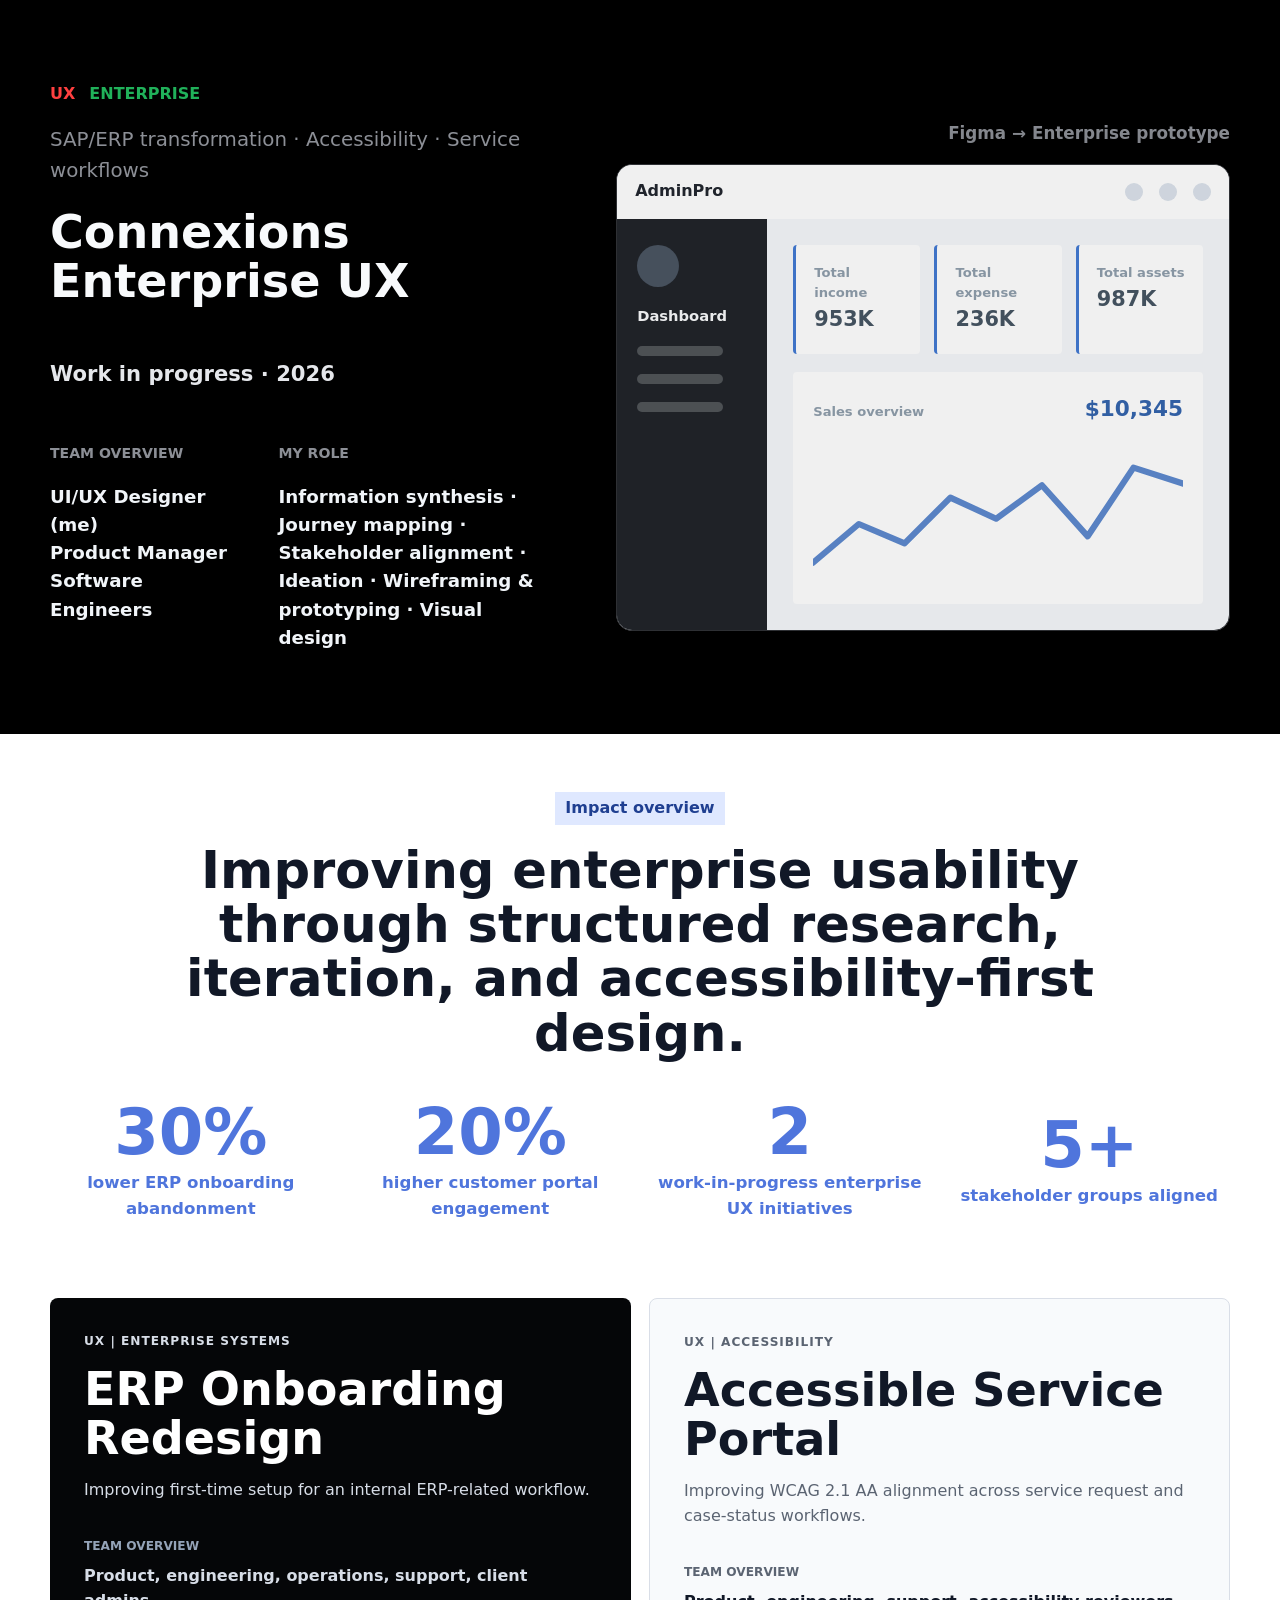
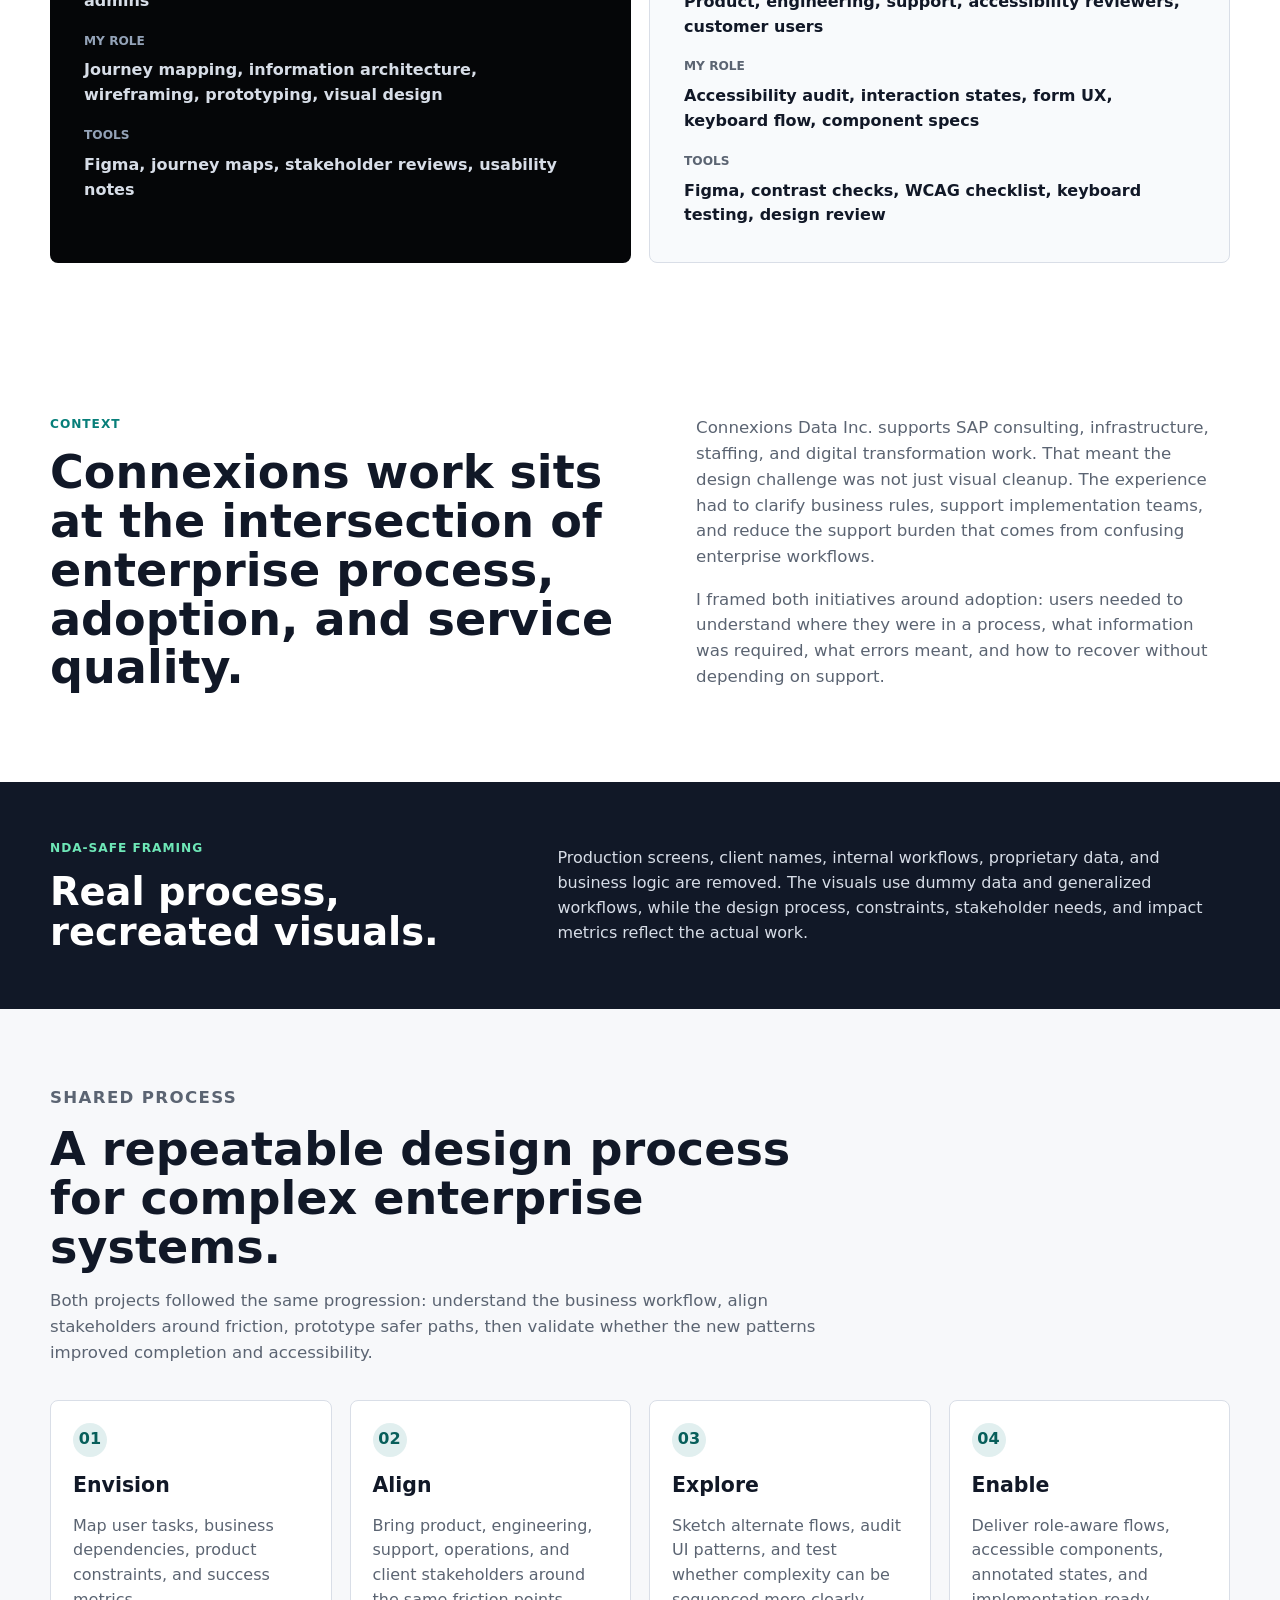
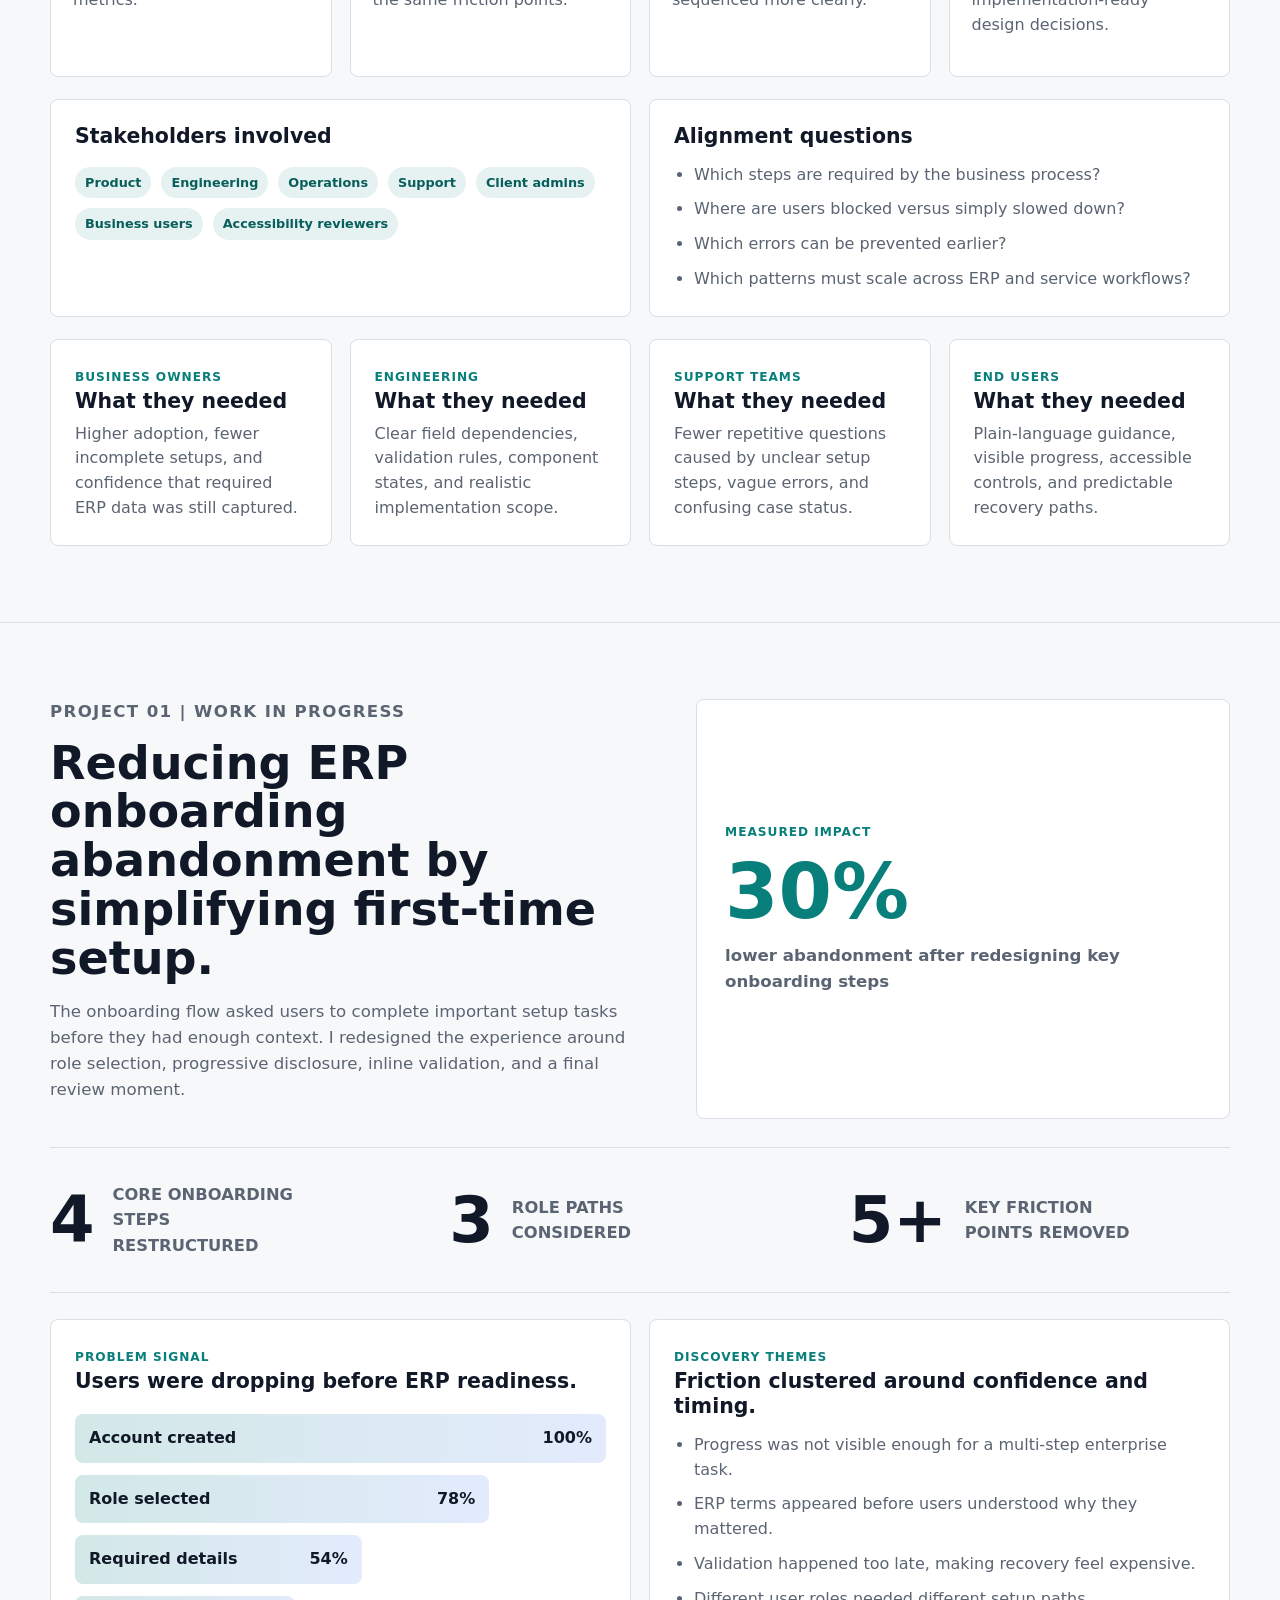
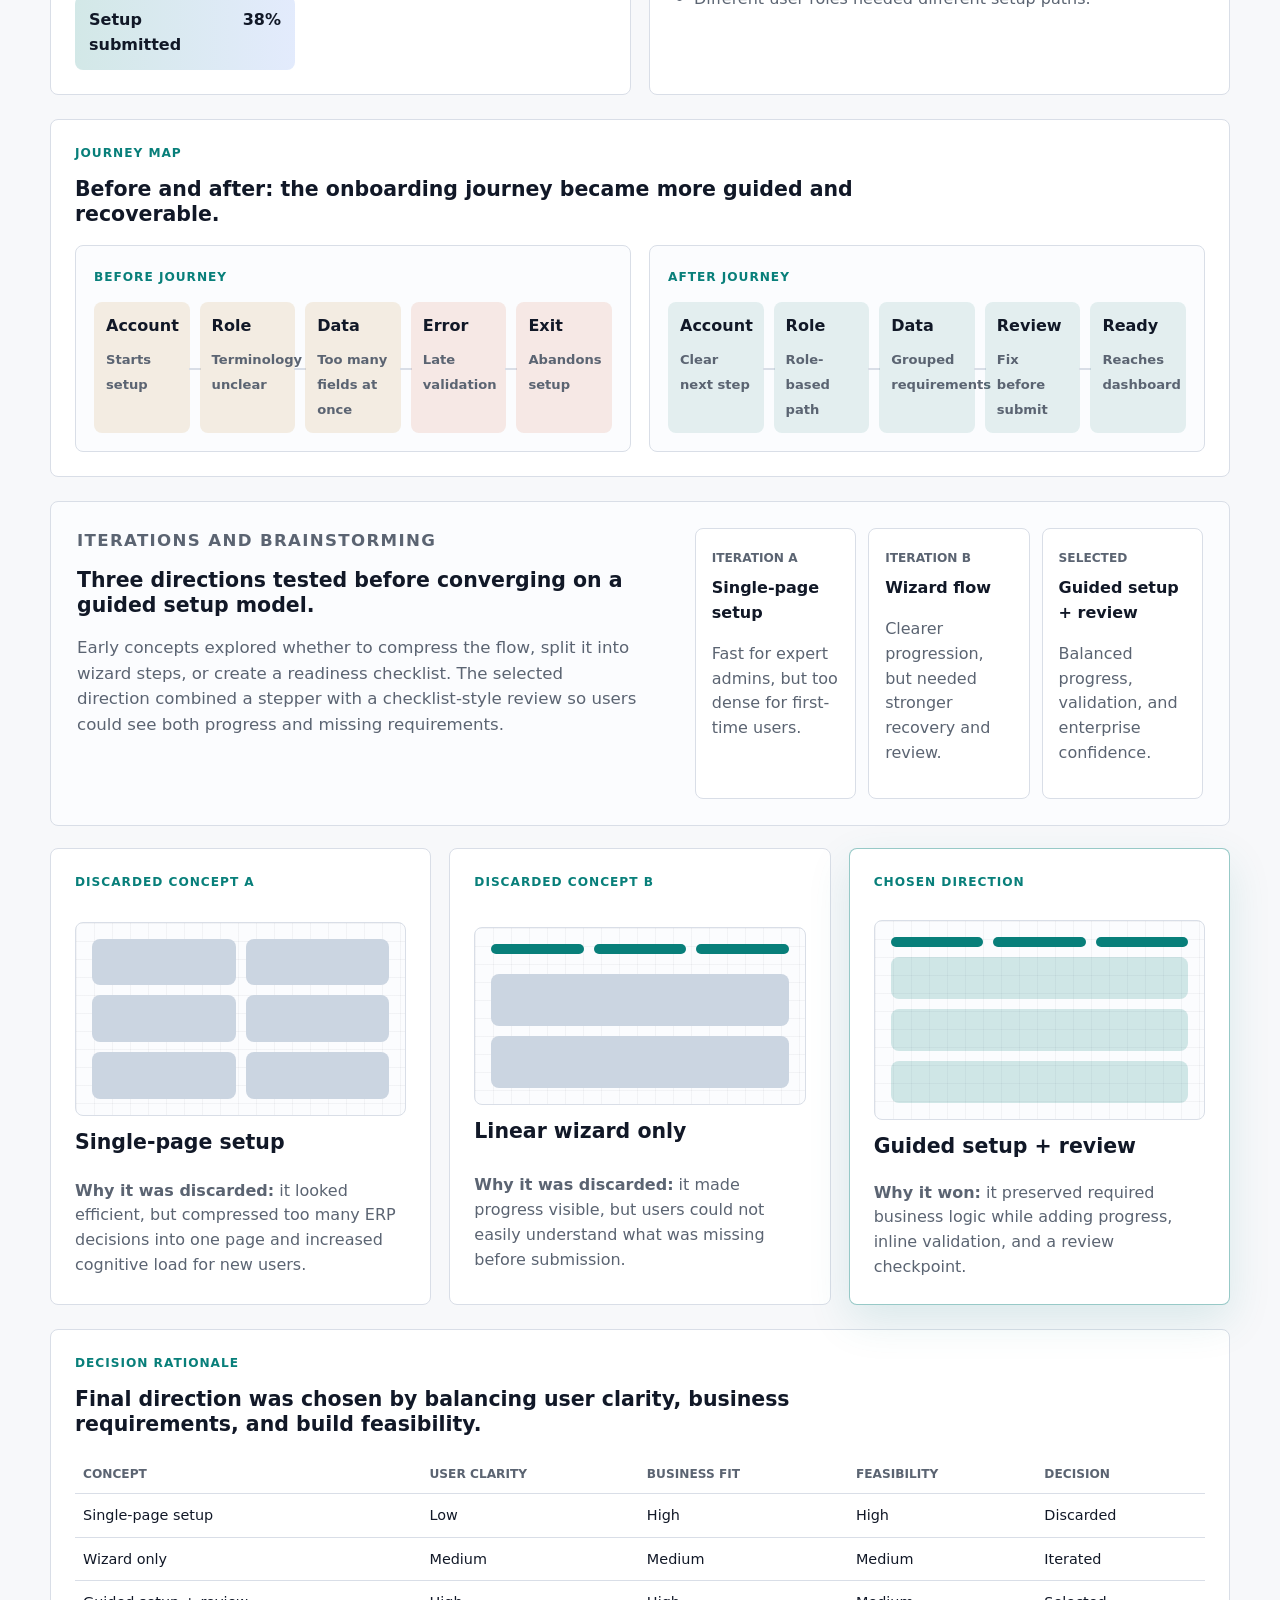
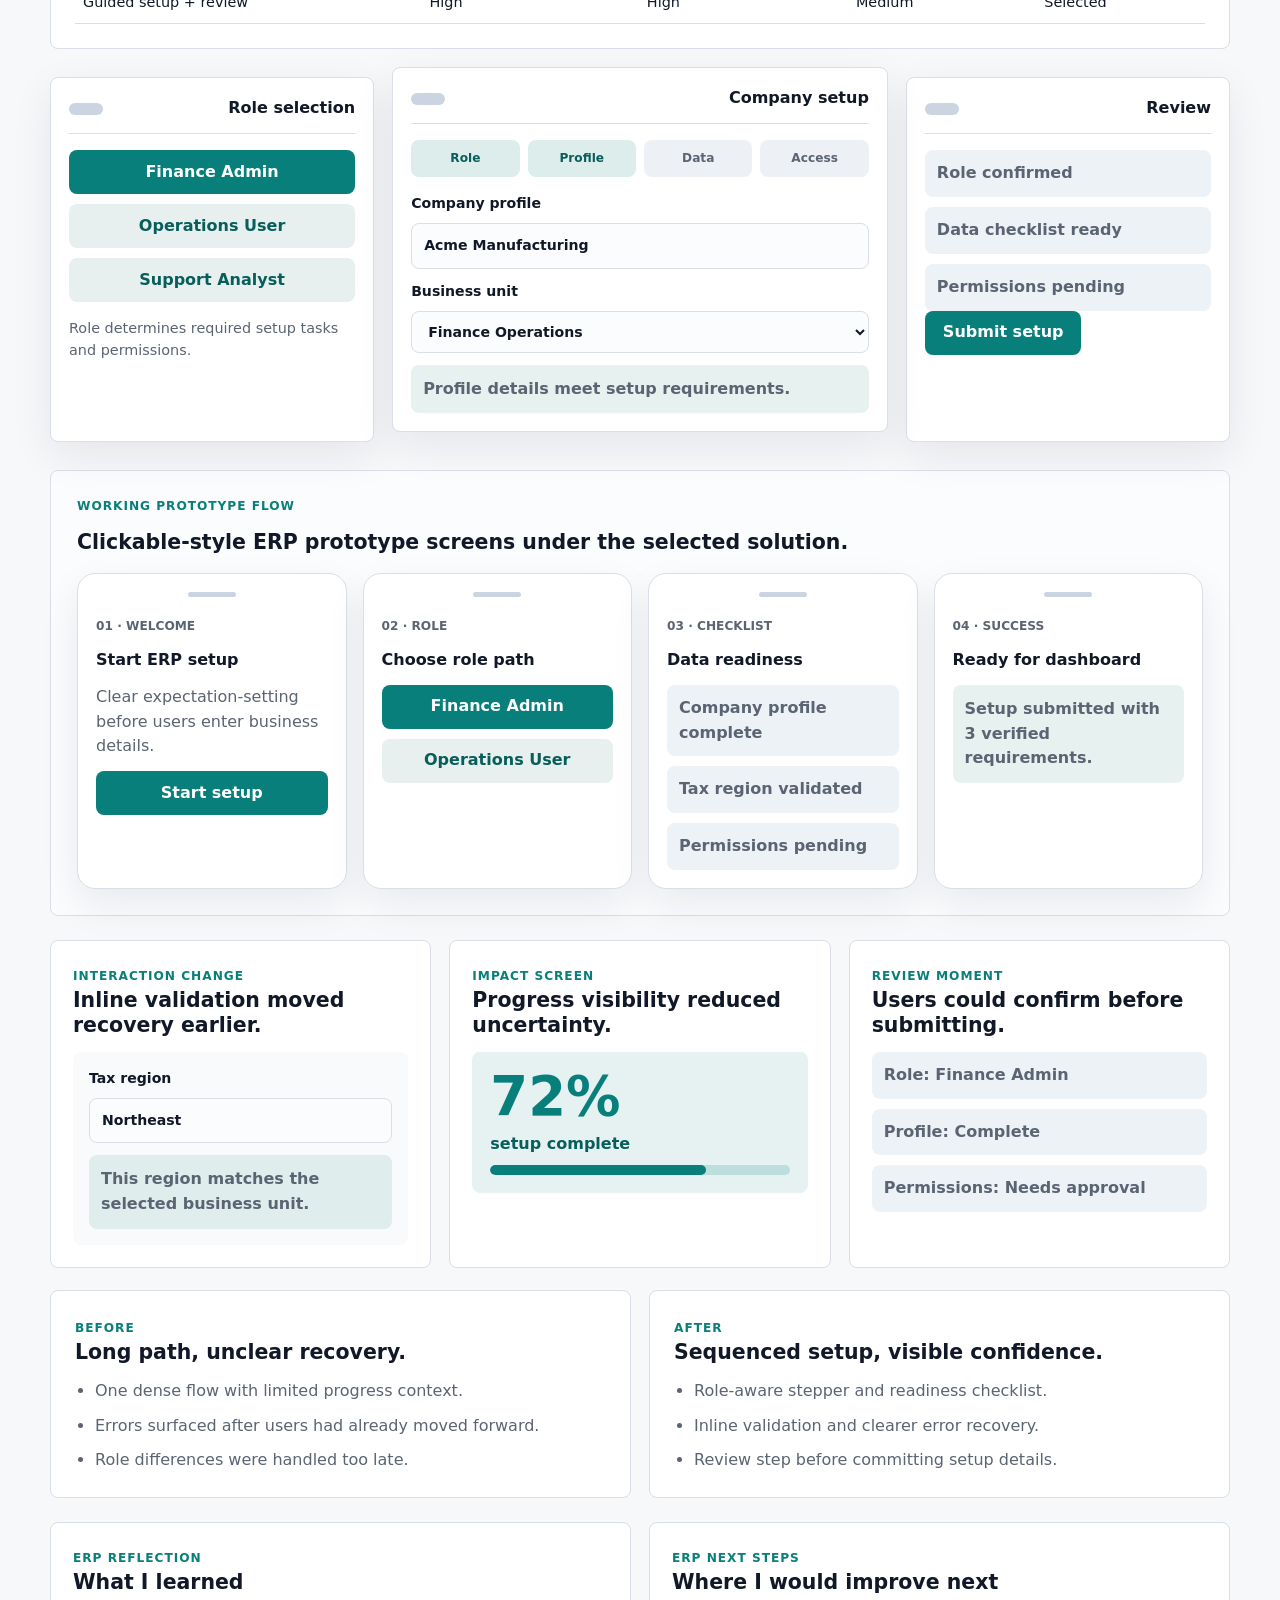
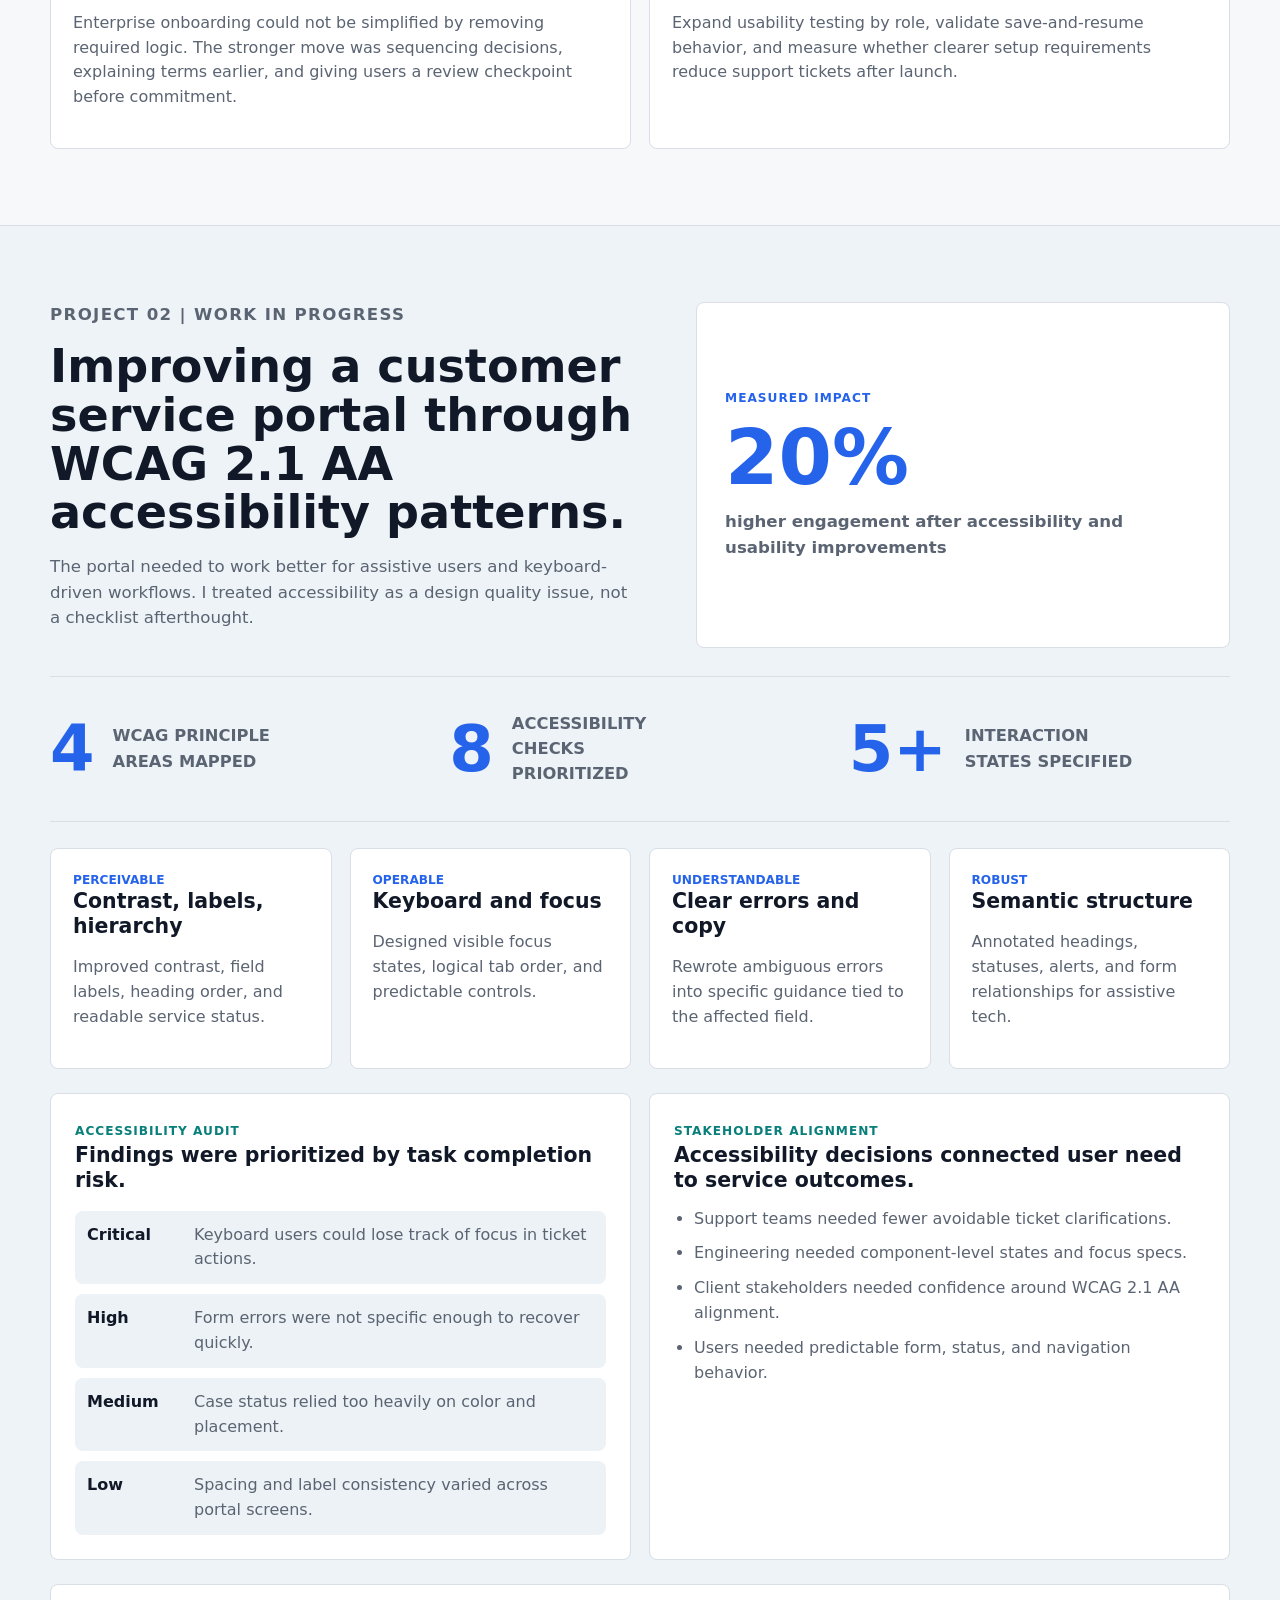
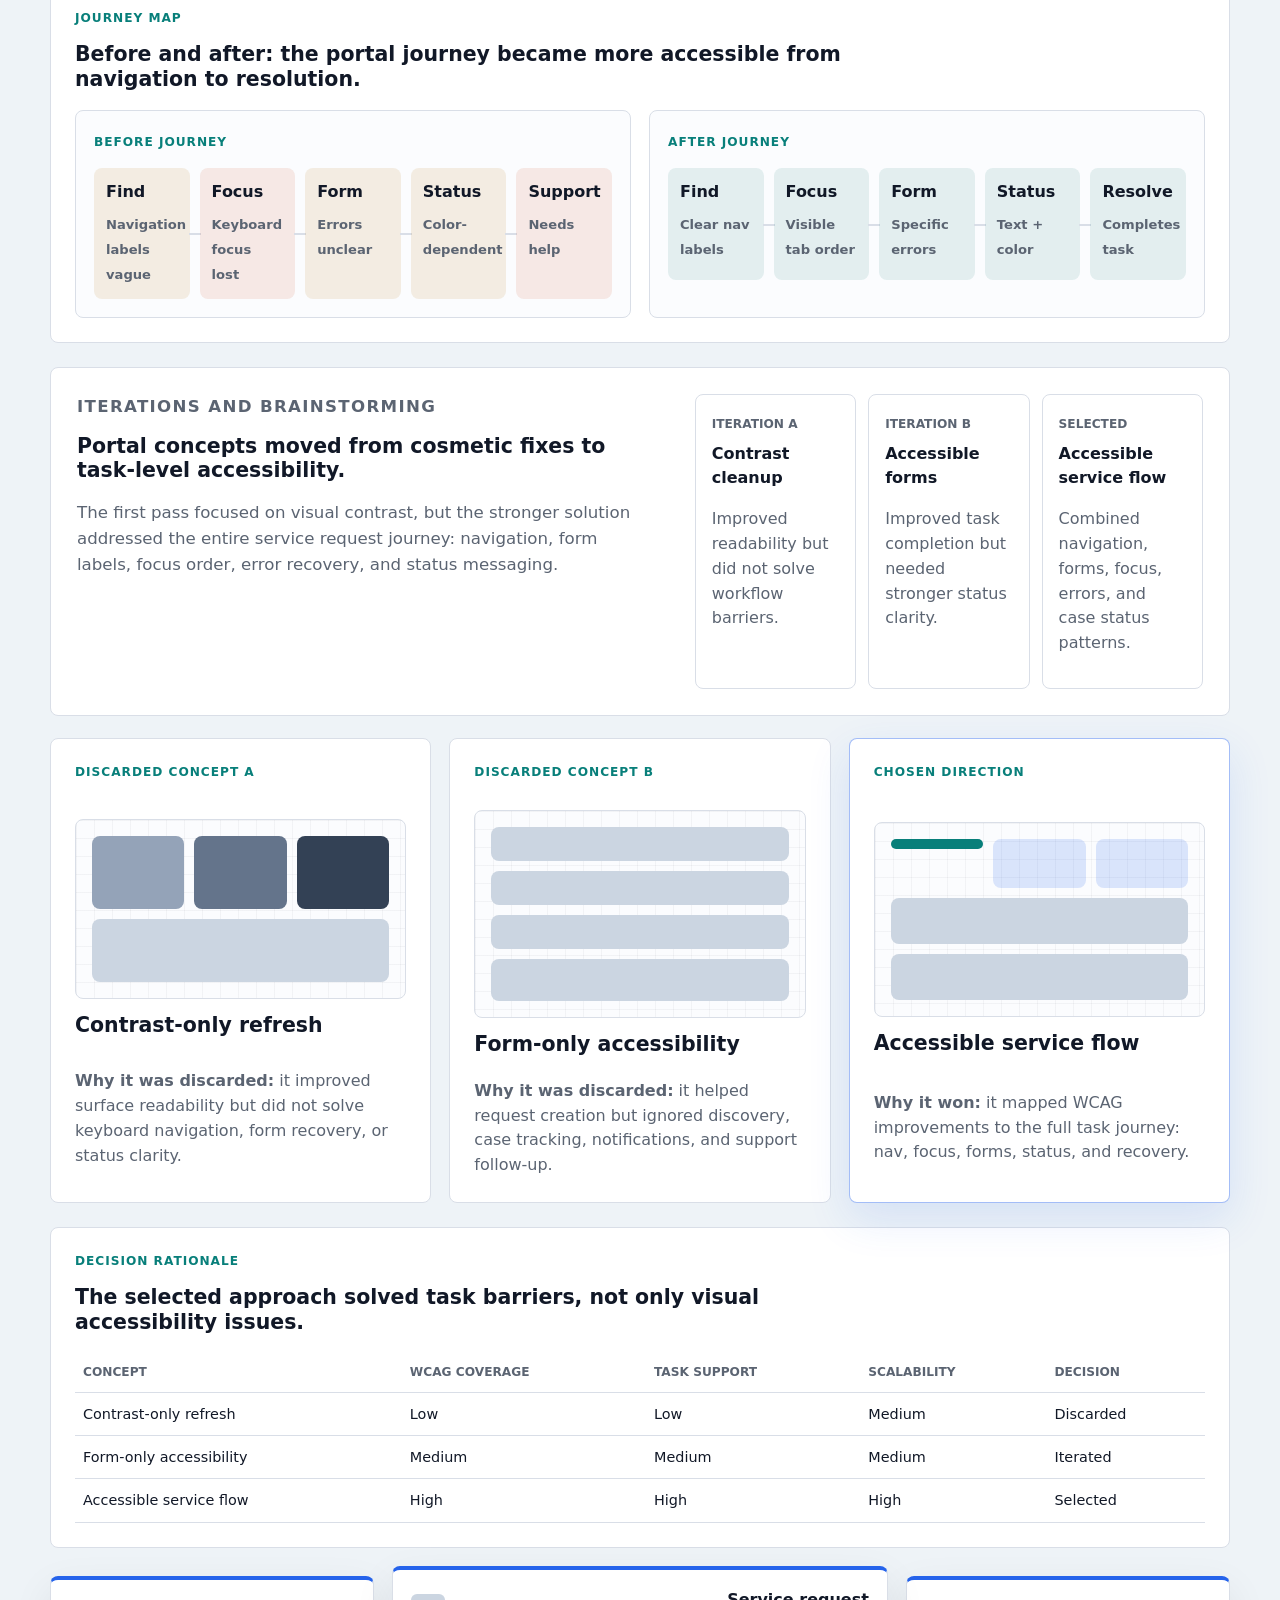
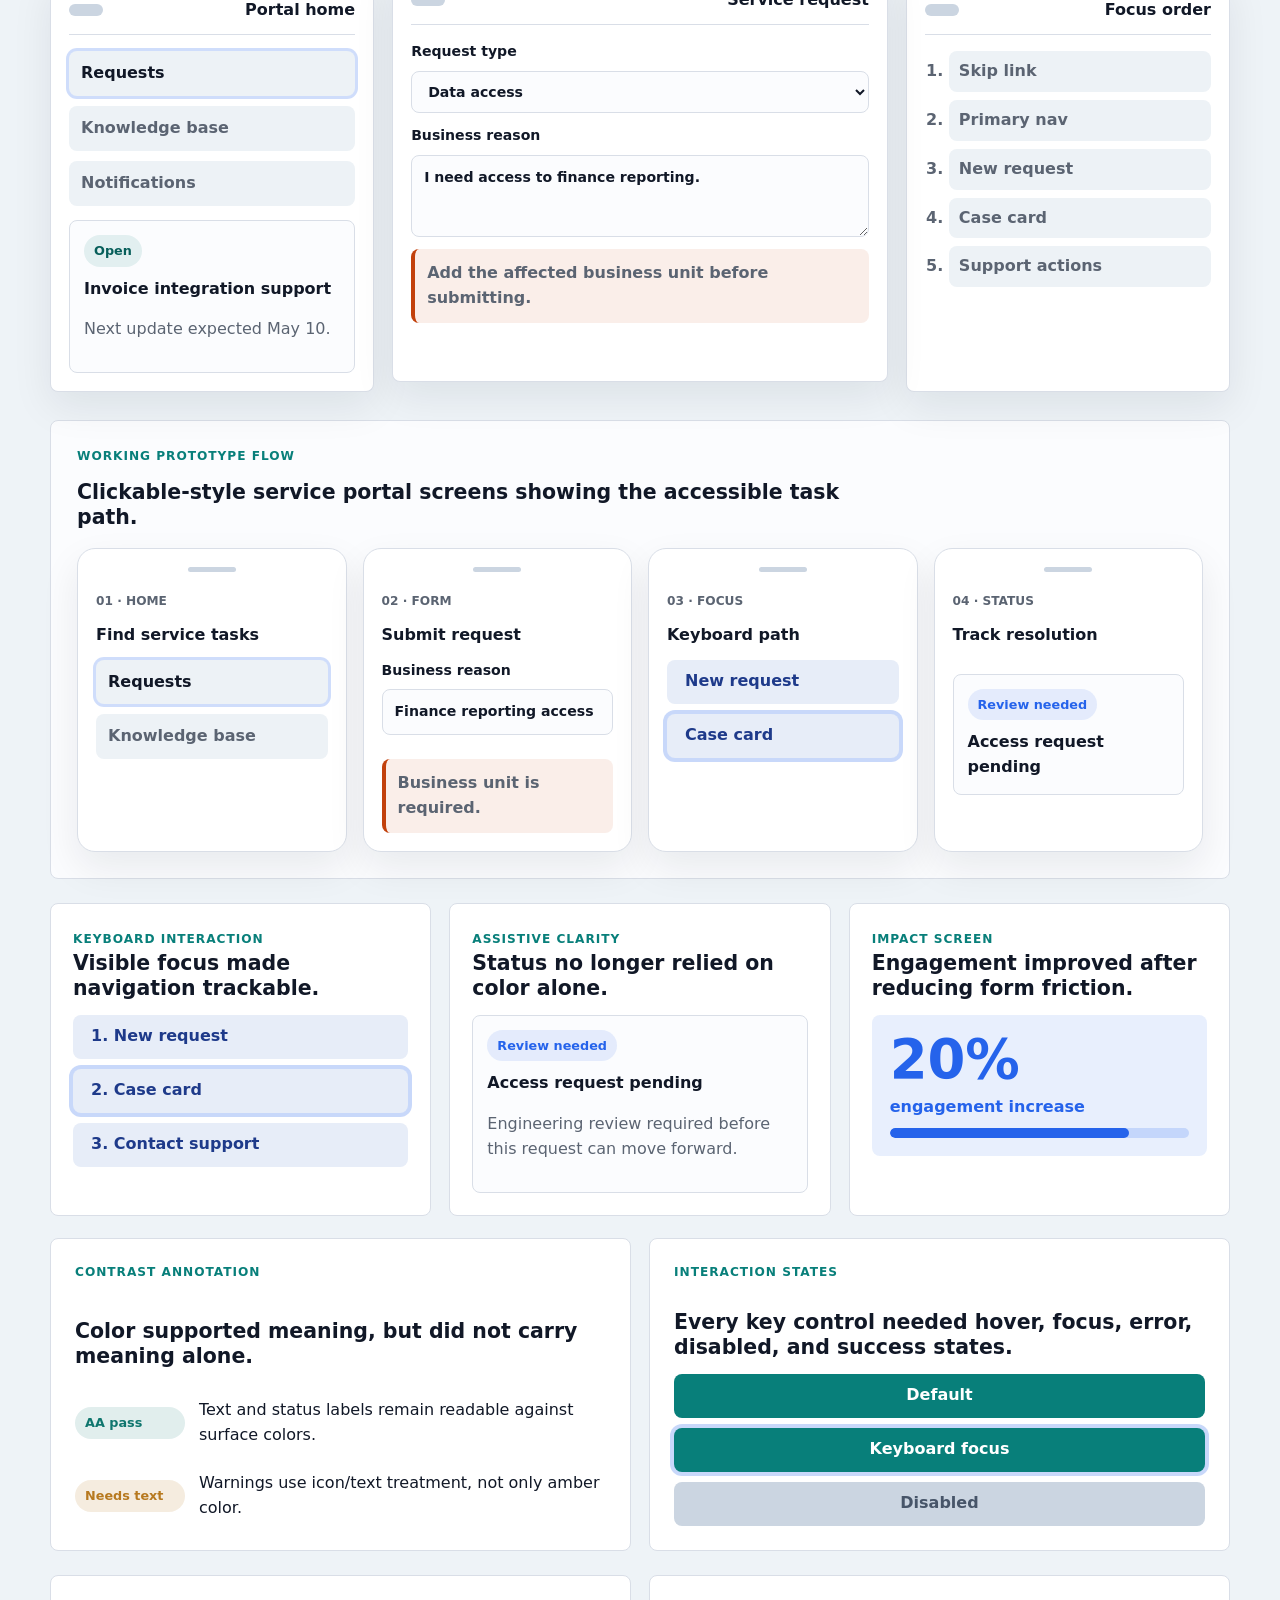
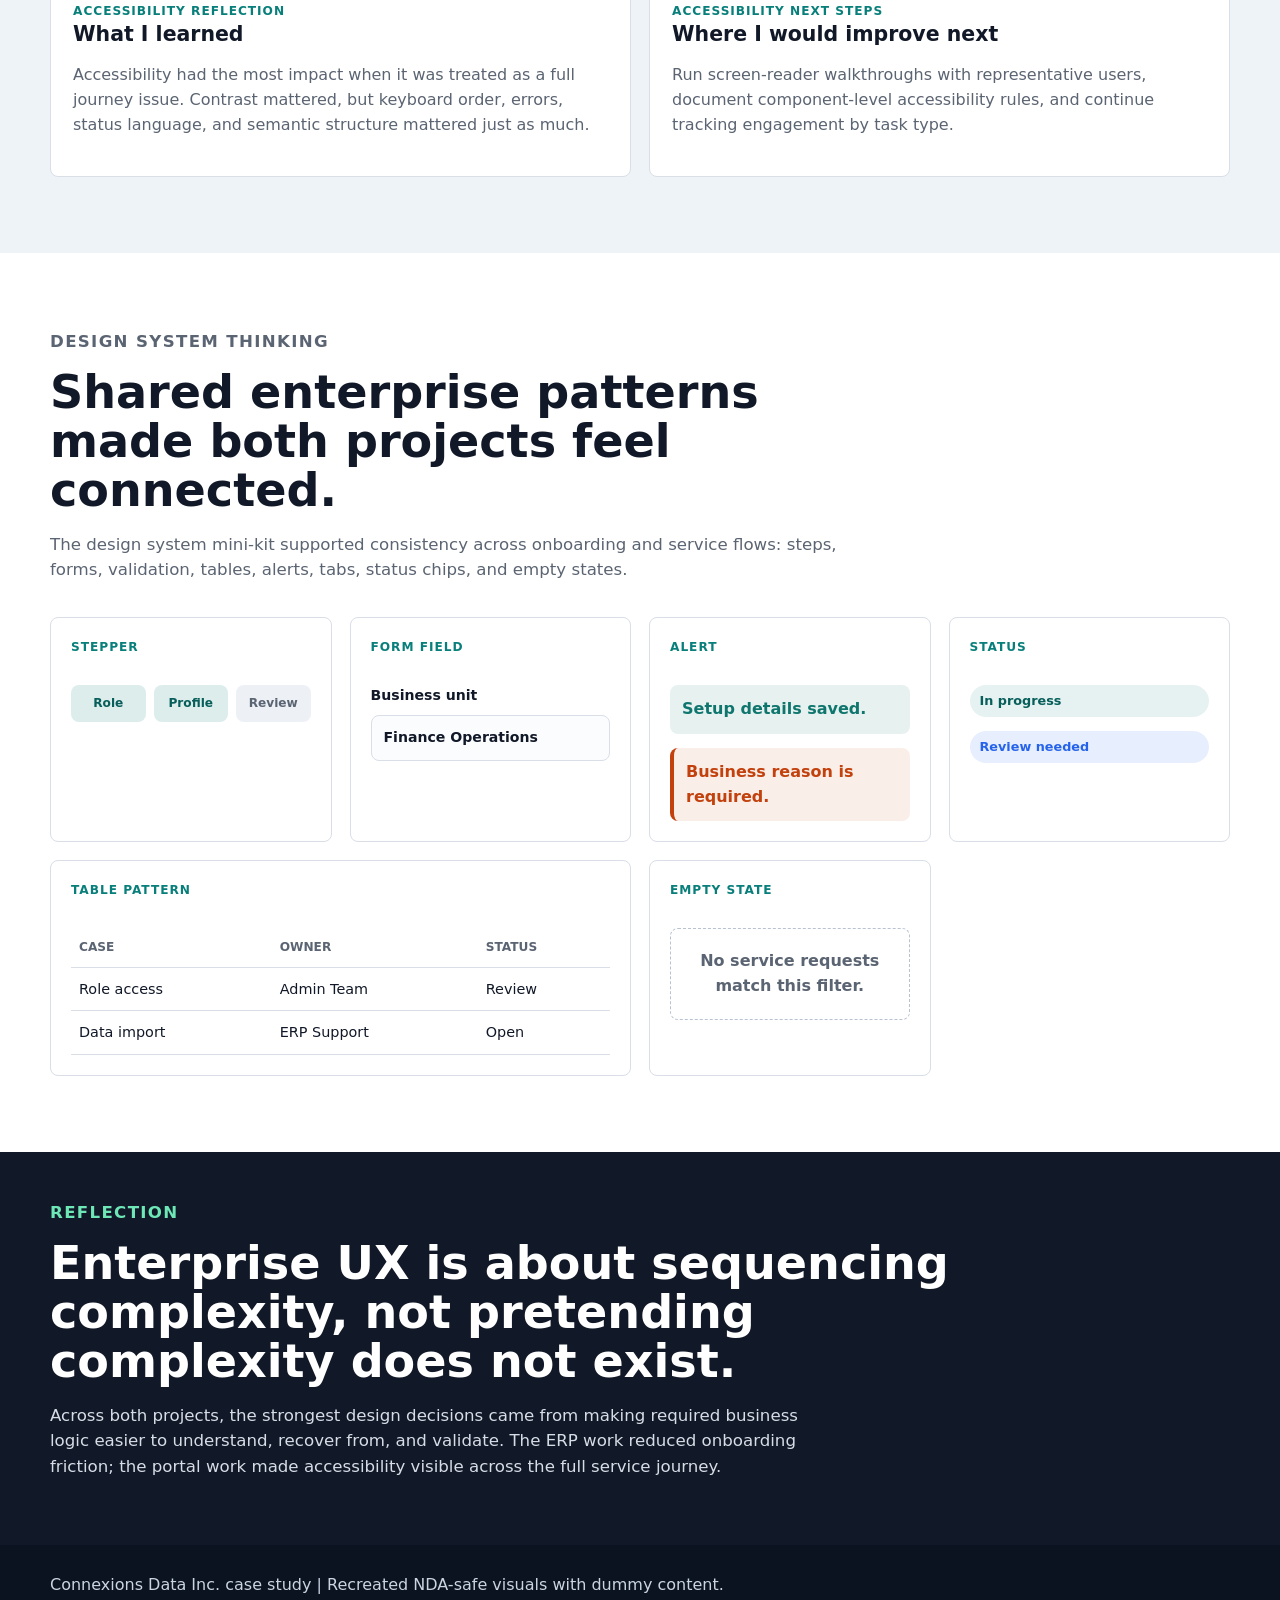
==== commit 5ab2db9d: "updated web" ====
--- a/index.html
+++ b/index.html
@@ -1,1009 +1,1048 @@
 <!DOCTYPE html>
 <html lang="en">
-  <head>
-    <meta charset="UTF-8" />
-    <meta name="viewport" content="width=device-width, initial-scale=1.0" />
-    <title>Connexions Data Inc. | Enterprise UX Case Study</title>
-    <link rel="stylesheet" href="styles.css" />
-  </head>
-  <body>
-    <a class="skip-link" href="#main">Skip to content</a>
-
-    <main id="main">
-      <section class="hero-section" id="top">
-        <div class="section-inner dark-hero-grid">
-          <div class="dark-hero-copy">
-            <div class="hero-tags" aria-label="Project categories">
-              <span>UX</span>
-              <span>Enterprise</span>
-            </div>
-            <p class="hero-subcontext">SAP/ERP transformation · Accessibility · Service workflows</p>
-            <h1>Connexions Enterprise UX</h1>
-            <p class="hero-duration">Work in progress · 2026</p>
-
-            <div class="hero-role-grid">
-              <article>
-                <span>Team overview</span>
-                <p>UI/UX Designer (me)<br />Product Manager<br />Software Engineers</p>
-              </article>
-              <article>
-                <span>My role</span>
-                <p>Information synthesis · Journey mapping · Stakeholder alignment · Ideation · Wireframing & prototyping · Visual design</p>
-              </article>
-            </div>
-          </div>
-
-          <div class="dark-hero-visual" aria-label="Recreated NDA-safe project visuals">
-            <p>Figma → Enterprise prototype</p>
-            <div class="hero-dashboard-frame" aria-label="ERP portal dashboard preview">
-              <div class="hero-dashboard-top">
-                <span>AdminPro</span>
-                <i></i>
-                <i></i>
-                <i></i>
-              </div>
-              <div class="hero-dashboard-body">
-                <aside>
-                  <span></span>
-                  <strong>Dashboard</strong>
-                  <span></span>
-                  <span></span>
-                  <span></span>
-                </aside>
-                <div class="hero-dashboard-main">
-                  <div class="hero-metric-row">
-                    <article><span>Total income</span><strong>953K</strong></article>
-                    <article><span>Total expense</span><strong>236K</strong></article>
-                    <article><span>Total assets</span><strong>987K</strong></article>
+
+<head>
+  <meta charset="UTF-8" />
+  <meta name="viewport" content="width=device-width, initial-scale=1.0" />
+  <title>Connexions Data Inc. | Enterprise UX Case Study</title>
+  <link rel="stylesheet" href="styles.css" />
+</head>
+
+<body>
+  <a class="skip-link" href="#main">Skip to content</a>
+
+  <main id="main">
+    <section class="hero-section" id="top">
+      <div class="section-inner dark-hero-grid">
+        <div class="dark-hero-copy">
+          <div class="hero-tags" aria-label="Project categories">
+            <span>UX</span>
+            <span>Enterprise</span>
+          </div>
+          <p class="hero-subcontext">SAP/ERP transformation · Accessibility · Service workflows</p>
+          <h2>Connexions Enterprise UX</h2>
+          <p class="hero-duration">Work in progress · 2026</p>
+
+          <div class="hero-role-grid">
+            <article>
+              <span>Team overview</span>
+              <p>UI/UX Designer (me)<br />Product Manager<br />Software Engineers</p>
+            </article>
+            <article>
+              <span>My role</span>
+              <p>Information synthesis · Journey mapping · Stakeholder alignment · Ideation · Wireframing & prototyping
+                · Visual design</p>
+            </article>
+          </div>
+        </div>
+
+        <div class="dark-hero-visual" aria-label="Recreated NDA-safe project visuals">
+          <p>Figma → Enterprise prototype</p>
+          <div class="hero-dashboard-frame" aria-label="ERP portal dashboard preview">
+            <div class="hero-dashboard-top">
+              <span>AdminPro</span>
+              <i></i>
+              <i></i>
+              <i></i>
+            </div>
+            <div class="hero-dashboard-body">
+              <aside>
+                <span></span>
+                <strong>Dashboard</strong>
+                <span></span>
+                <span></span>
+                <span></span>
+              </aside>
+              <div class="hero-dashboard-main">
+                <div class="hero-metric-row">
+                  <article><span>Total income</span><strong>953K</strong></article>
+                  <article><span>Total expense</span><strong>236K</strong></article>
+                  <article><span>Total assets</span><strong>987K</strong></article>
+                </div>
+                <div class="hero-chart-card">
+                  <div>
+                    <span>Sales overview</span>
+                    <strong>$10,345</strong>
                   </div>
-                  <div class="hero-chart-card">
-                    <div>
-                      <span>Sales overview</span>
-                      <strong>$10,345</strong>
-                    </div>
-                    <svg viewBox="0 0 420 160" aria-hidden="true">
-                      <polyline points="0,136 52,92 104,114 156,62 208,86 260,48 312,106 364,28 420,46" />
-                    </svg>
-                  </div>
+                  <svg viewBox="0 0 420 160" aria-hidden="true">
+                    <polyline points="0,136 52,92 104,114 156,62 208,86 260,48 312,106 364,28 420,46" />
+                  </svg>
                 </div>
               </div>
             </div>
           </div>
         </div>
-      </section>
-
-      <section class="impact-hero" id="impact" aria-label="Impact overview">
-        <div class="section-inner">
-          <p class="impact-kicker">Impact overview</p>
-          <h2>Improving enterprise usability through structured research, iteration, and accessibility-first design.</h2>
-          <div class="impact-number-row">
-            <article>
-              <strong>30%</strong>
-              <span>lower ERP onboarding abandonment</span>
-            </article>
-            <article>
+      </div>
+    </section>
+
+    <section class="impact-hero" id="impact" aria-label="Impact overview">
+      <div class="section-inner">
+        <p class="impact-kicker">Impact overview</p>
+        <h2>Improving enterprise usability through structured research, iteration, and accessibility-first design.</h2>
+        <div class="impact-number-row">
+          <article>
+            <strong>30%</strong>
+            <span>lower ERP onboarding abandonment</span>
+          </article>
+          <article>
+            <strong>20%</strong>
+            <span>higher customer portal engagement</span>
+          </article>
+          <article>
+            <strong>2</strong>
+            <span>work-in-progress enterprise UX initiatives</span>
+          </article>
+          <article>
+            <strong>5+</strong>
+            <span>stakeholder groups aligned</span>
+          </article>
+        </div>
+      </div>
+    </section>
+
+    <section class="project-specs-section" aria-label="Project specs">
+      <div class="section-inner project-specs-grid">
+        <article class="spec-card dark-spec">
+          <p class="eyebrow">UX | Enterprise systems</p>
+          <h2>ERP Onboarding Redesign</h2>
+          <p>Improving first-time setup for an internal ERP-related workflow.</p>
+          <dl>
+            <div>
+              <dt>Team overview</dt>
+              <dd>Product, engineering, operations, support, client admins</dd>
+            </div>
+            <div>
+              <dt>My role</dt>
+              <dd>Journey mapping, information architecture, wireframing, prototyping, visual design</dd>
+            </div>
+            <div>
+              <dt>Tools</dt>
+              <dd>Figma, journey maps, stakeholder reviews, usability notes</dd>
+            </div>
+          </dl>
+        </article>
+        <article class="spec-card light-spec">
+          <p class="eyebrow">UX | Accessibility</p>
+          <h2>Accessible Service Portal</h2>
+          <p>Improving WCAG 2.1 AA alignment across service request and case-status workflows.</p>
+          <dl>
+            <div>
+              <dt>Team overview</dt>
+              <dd>Product, engineering, support, accessibility reviewers, customer users</dd>
+            </div>
+            <div>
+              <dt>My role</dt>
+              <dd>Accessibility audit, interaction states, form UX, keyboard flow, component specs</dd>
+            </div>
+            <div>
+              <dt>Tools</dt>
+              <dd>Figma, contrast checks, WCAG checklist, keyboard testing, design review</dd>
+            </div>
+          </dl>
+        </article>
+      </div>
+    </section>
+
+    <section class="context-section">
+      <div class="section-inner context-grid">
+        <div>
+          <p class="eyebrow">Context</p>
+          <h2>Connexions work sits at the intersection of enterprise process, adoption, and service quality.</h2>
+        </div>
+        <div class="body-stack">
+          <p>
+            Connexions Data Inc. supports SAP consulting, infrastructure, staffing, and digital
+            transformation work. That meant the design challenge was not just visual cleanup. The
+            experience had to clarify business rules, support implementation teams, and reduce
+            the support burden that comes from confusing enterprise workflows.
+          </p>
+          <p>
+            I framed both initiatives around adoption: users needed to understand where they were
+            in a process, what information was required, what errors meant, and how to recover
+            without depending on support.
+          </p>
+        </div>
+      </div>
+    </section>
+
+    <section class="nda-band">
+      <div class="section-inner nda-card">
+        <div>
+          <p class="eyebrow">NDA-safe framing</p>
+          <h2>Real process, recreated visuals.</h2>
+        </div>
+        <p>
+          Production screens, client names, internal workflows, proprietary data, and business
+          logic are removed. The visuals use dummy data and generalized workflows, while the
+          design process, constraints, stakeholder needs, and impact metrics reflect the actual
+          work.
+        </p>
+      </div>
+    </section>
+
+    <section class="process-section" id="process">
+      <div class="section-inner">
+        <div class="section-heading narrow">
+          <p class="eyebrow">Shared process</p>
+          <h2>A repeatable design process for complex enterprise systems.</h2>
+          <p>
+            Both projects followed the same progression: understand the business workflow, align
+            stakeholders around friction, prototype safer paths, then validate whether the new
+            patterns improved completion and accessibility.
+          </p>
+        </div>
+
+        <div class="process-timeline" aria-label="Design process timeline">
+          <article>
+            <span>01</span>
+            <h3>Envision</h3>
+            <p>Map user tasks, business dependencies, product constraints, and success metrics.</p>
+          </article>
+          <article>
+            <span>02</span>
+            <h3>Align</h3>
+            <p>Bring product, engineering, support, operations, and client stakeholders around the same friction points.
+            </p>
+          </article>
+          <article>
+            <span>03</span>
+            <h3>Explore</h3>
+            <p>Sketch alternate flows, audit UI patterns, and test whether complexity can be sequenced more clearly.</p>
+          </article>
+          <article>
+            <span>04</span>
+            <h3>Enable</h3>
+            <p>Deliver role-aware flows, accessible components, annotated states, and implementation-ready design
+              decisions.</p>
+          </article>
+        </div>
+
+        <div class="stakeholder-board" aria-label="Stakeholder map">
+          <article>
+            <h3>Stakeholders involved</h3>
+            <div class="stakeholder-tags">
+              <span>Product</span>
+              <span>Engineering</span>
+              <span>Operations</span>
+              <span>Support</span>
+              <span>Client admins</span>
+              <span>Business users</span>
+              <span>Accessibility reviewers</span>
+            </div>
+          </article>
+          <article>
+            <h3>Alignment questions</h3>
+            <ul class="clean-list">
+              <li>Which steps are required by the business process?</li>
+              <li>Where are users blocked versus simply slowed down?</li>
+              <li>Which errors can be prevented earlier?</li>
+              <li>Which patterns must scale across ERP and service workflows?</li>
+            </ul>
+          </article>
+        </div>
+
+        <div class="stakeholder-map" aria-label="Detailed stakeholder map">
+          <article>
+            <span class="card-label">Business owners</span>
+            <h3>What they needed</h3>
+            <p>Higher adoption, fewer incomplete setups, and confidence that required ERP data was still captured.</p>
+          </article>
+          <article>
+            <span class="card-label">Engineering</span>
+            <h3>What they needed</h3>
+            <p>Clear field dependencies, validation rules, component states, and realistic implementation scope.</p>
+          </article>
+          <article>
+            <span class="card-label">Support teams</span>
+            <h3>What they needed</h3>
+            <p>Fewer repetitive questions caused by unclear setup steps, vague errors, and confusing case status.</p>
+          </article>
+          <article>
+            <span class="card-label">End users</span>
+            <h3>What they needed</h3>
+            <p>Plain-language guidance, visible progress, accessible controls, and predictable recovery paths.</p>
+          </article>
+        </div>
+      </div>
+    </section>
+
+    <section class="project-section" id="erp">
+      <div class="section-inner">
+        <div class="project-intro">
+          <div>
+            <p class="eyebrow">Project 01 | Work in progress</p>
+            <h2>Reducing ERP onboarding abandonment by simplifying first-time setup.</h2>
+            <p>
+              The onboarding flow asked users to complete important setup tasks before they had
+              enough context. I redesigned the experience around role selection, progressive
+              disclosure, inline validation, and a final review moment.
+            </p>
+          </div>
+          <aside class="impact-card">
+            <span>Measured impact</span>
+            <strong>30%</strong>
+            <p>lower abandonment after redesigning key onboarding steps</p>
+          </aside>
+        </div>
+
+        <div class="project-data-strip" aria-label="ERP project data">
+          <article><strong>4</strong><span>core onboarding steps restructured</span></article>
+          <article><strong>3</strong><span>role paths considered</span></article>
+          <article><strong>5+</strong><span>key friction points removed</span></article>
+        </div>
+
+        <div class="deep-grid">
+          <article class="research-card">
+            <span class="card-label">Problem signal</span>
+            <h3>Users were dropping before ERP readiness.</h3>
+            <div class="funnel-chart" aria-label="Anonymized onboarding drop-off funnel">
+              <div style="--w: 100%"><span>Account created</span><strong>100%</strong></div>
+              <div style="--w: 78%"><span>Role selected</span><strong>78%</strong></div>
+              <div style="--w: 54%"><span>Required details</span><strong>54%</strong></div>
+              <div style="--w: 38%"><span>Setup submitted</span><strong>38%</strong></div>
+            </div>
+          </article>
+          <article class="research-card">
+            <span class="card-label">Discovery themes</span>
+            <h3>Friction clustered around confidence and timing.</h3>
+            <ul class="clean-list">
+              <li>Progress was not visible enough for a multi-step enterprise task.</li>
+              <li>ERP terms appeared before users understood why they mattered.</li>
+              <li>Validation happened too late, making recovery feel expensive.</li>
+              <li>Different user roles needed different setup paths.</li>
+            </ul>
+          </article>
+        </div>
+
+        <div class="journey-section" aria-label="ERP before and after user journey maps">
+          <div class="artifact-title">
+            <p class="eyebrow">Journey map</p>
+            <h3>Before and after: the onboarding journey became more guided and recoverable.</h3>
+          </div>
+          <div class="journey-grid">
+            <article>
+              <span class="card-label">Before journey</span>
+              <div class="journey-track">
+                <div class="journey-step pain"><strong>Account</strong><span>Starts setup</span></div>
+                <div class="journey-step pain"><strong>Role</strong><span>Terminology unclear</span></div>
+                <div class="journey-step pain"><strong>Data</strong><span>Too many fields at once</span></div>
+                <div class="journey-step blocked"><strong>Error</strong><span>Late validation</span></div>
+                <div class="journey-step blocked"><strong>Exit</strong><span>Abandons setup</span></div>
+              </div>
+            </article>
+            <article>
+              <span class="card-label">After journey</span>
+              <div class="journey-track">
+                <div class="journey-step good"><strong>Account</strong><span>Clear next step</span></div>
+                <div class="journey-step good"><strong>Role</strong><span>Role-based path</span></div>
+                <div class="journey-step good"><strong>Data</strong><span>Grouped requirements</span></div>
+                <div class="journey-step good"><strong>Review</strong><span>Fix before submit</span></div>
+                <div class="journey-step good"><strong>Ready</strong><span>Reaches dashboard</span></div>
+              </div>
+            </article>
+          </div>
+        </div>
+
+        <div class="iteration-lab">
+          <div class="lab-copy">
+            <p class="eyebrow">Iterations and brainstorming</p>
+            <h3>Three directions tested before converging on a guided setup model.</h3>
+            <p>
+              Early concepts explored whether to compress the flow, split it into wizard steps,
+              or create a readiness checklist. The selected direction combined a stepper with a
+              checklist-style review so users could see both progress and missing requirements.
+            </p>
+          </div>
+          <div class="iteration-grid" aria-label="ERP design iterations">
+            <article>
+              <span>Iteration A</span>
+              <h4>Single-page setup</h4>
+              <p>Fast for expert admins, but too dense for first-time users.</p>
+            </article>
+            <article>
+              <span>Iteration B</span>
+              <h4>Wizard flow</h4>
+              <p>Clearer progression, but needed stronger recovery and review.</p>
+            </article>
+            <article>
+              <span>Selected</span>
+              <h4>Guided setup + review</h4>
+              <p>Balanced progress, validation, and enterprise confidence.</p>
+            </article>
+          </div>
+        </div>
+
+        <div class="concept-board" aria-label="ERP visual brainstorming concepts">
+          <article class="concept-card">
+            <span class="card-label">Discarded concept A</span>
+            <div class="wireframe dense-wireframe" aria-hidden="true">
+              <span></span><span></span><span></span><span></span><span></span><span></span>
+            </div>
+            <h3>Single-page setup</h3>
+            <p><strong>Why it was discarded:</strong> it looked efficient, but compressed too many ERP decisions into
+              one page and increased cognitive load for new users.</p>
+          </article>
+          <article class="concept-card">
+            <span class="card-label">Discarded concept B</span>
+            <div class="wireframe wizard-wireframe" aria-hidden="true">
+              <i></i><i></i><i></i><b></b><b></b>
+            </div>
+            <h3>Linear wizard only</h3>
+            <p><strong>Why it was discarded:</strong> it made progress visible, but users could not easily understand
+              what was missing before submission.</p>
+          </article>
+          <article class="concept-card selected-concept">
+            <span class="card-label">Chosen direction</span>
+            <div class="wireframe chosen-wireframe" aria-hidden="true">
+              <i></i><i></i><i></i><b></b><b></b><b></b>
+            </div>
+            <h3>Guided setup + review</h3>
+            <p><strong>Why it won:</strong> it preserved required business logic while adding progress, inline
+              validation, and a review checkpoint.</p>
+          </article>
+        </div>
+
+        <div class="decision-matrix" aria-label="ERP design decision matrix">
+          <div class="artifact-title">
+            <p class="eyebrow">Decision rationale</p>
+            <h3>Final direction was chosen by balancing user clarity, business requirements, and build feasibility.</h3>
+          </div>
+          <table>
+            <thead>
+              <tr>
+                <th scope="col">Concept</th>
+                <th scope="col">User clarity</th>
+                <th scope="col">Business fit</th>
+                <th scope="col">Feasibility</th>
+                <th scope="col">Decision</th>
+              </tr>
+            </thead>
+            <tbody>
+              <tr>
+                <td>Single-page setup</td>
+                <td>Low</td>
+                <td>High</td>
+                <td>High</td>
+                <td>Discarded</td>
+              </tr>
+              <tr>
+                <td>Wizard only</td>
+                <td>Medium</td>
+                <td>Medium</td>
+                <td>Medium</td>
+                <td>Iterated</td>
+              </tr>
+              <tr>
+                <td>Guided setup + review</td>
+                <td>High</td>
+                <td>High</td>
+                <td>Medium</td>
+                <td>Selected</td>
+              </tr>
+            </tbody>
+          </table>
+        </div>
+
+        <div class="screen-row" aria-label="ERP recreated screen set">
+          <article class="mini-screen">
+            <div class="screen-bar"><span></span><strong>Role selection</strong></div>
+            <div class="choice-list">
+              <button type="button">Finance Admin</button>
+              <button type="button" class="ghost-button">Operations User</button>
+              <button type="button" class="ghost-button">Support Analyst</button>
+            </div>
+            <p class="helper-text">Role determines required setup tasks and permissions.</p>
+          </article>
+          <article class="mini-screen featured-screen">
+            <div class="screen-bar"><span></span><strong>Company setup</strong></div>
+            <ol class="stepper">
+              <li class="complete">Role</li>
+              <li class="active">Profile</li>
+              <li>Data</li>
+              <li>Access</li>
+            </ol>
+            <label>
+              Company profile
+              <input value="Acme Manufacturing" aria-label="Company profile" />
+            </label>
+            <label>
+              Business unit
+              <select aria-label="Business unit">
+                <option>Finance Operations</option>
+              </select>
+            </label>
+            <p class="success-note">Profile details meet setup requirements.</p>
+          </article>
+          <article class="mini-screen">
+            <div class="screen-bar"><span></span><strong>Review</strong></div>
+            <div class="review-list">
+              <span>Role confirmed</span>
+              <span>Data checklist ready</span>
+              <span>Permissions pending</span>
+            </div>
+            <button type="button">Submit setup</button>
+          </article>
+        </div>
+
+        <div class="prototype-flow" aria-label="ERP working prototype flow">
+          <div class="artifact-title">
+            <p class="eyebrow">Working prototype flow</p>
+            <h3>Clickable-style ERP prototype screens under the selected solution.</h3>
+          </div>
+          <div class="prototype-flow-grid">
+            <article class="prototype-phone">
+              <span>01 · Welcome</span>
+              <h4>Start ERP setup</h4>
+              <p>Clear expectation-setting before users enter business details.</p>
+              <button type="button">Start setup</button>
+            </article>
+            <article class="prototype-phone">
+              <span>02 · Role</span>
+              <h4>Choose role path</h4>
+              <div class="choice-list">
+                <button type="button">Finance Admin</button>
+                <button type="button" class="ghost-button">Operations User</button>
+              </div>
+            </article>
+            <article class="prototype-phone">
+              <span>03 · Checklist</span>
+              <h4>Data readiness</h4>
+              <div class="review-list">
+                <span>Company profile complete</span>
+                <span>Tax region validated</span>
+                <span>Permissions pending</span>
+              </div>
+            </article>
+            <article class="prototype-phone">
+              <span>04 · Success</span>
+              <h4>Ready for dashboard</h4>
+              <p class="success-note">Setup submitted with 3 verified requirements.</p>
+            </article>
+          </div>
+        </div>
+
+        <div class="interaction-gallery" aria-label="ERP interaction and impact screens">
+          <article class="interaction-screen">
+            <span class="card-label">Interaction change</span>
+            <h3>Inline validation moved recovery earlier.</h3>
+            <div class="state-demo">
+              <label>
+                Tax region
+                <input value="Northeast" aria-label="Tax region" />
+              </label>
+              <p class="success-note">This region matches the selected business unit.</p>
+            </div>
+          </article>
+          <article class="interaction-screen">
+            <span class="card-label">Impact screen</span>
+            <h3>Progress visibility reduced uncertainty.</h3>
+            <div class="progress-demo" aria-label="ERP progress demo">
+              <strong>72%</strong>
+              <span>setup complete</span>
+              <div><i style="--w: 72%"></i></div>
+            </div>
+          </article>
+          <article class="interaction-screen">
+            <span class="card-label">Review moment</span>
+            <h3>Users could confirm before submitting.</h3>
+            <div class="review-list">
+              <span>Role: Finance Admin</span>
+              <span>Profile: Complete</span>
+              <span>Permissions: Needs approval</span>
+            </div>
+          </article>
+        </div>
+
+        <div class="before-after">
+          <article>
+            <span class="card-label">Before</span>
+            <h3>Long path, unclear recovery.</h3>
+            <ul class="clean-list">
+              <li>One dense flow with limited progress context.</li>
+              <li>Errors surfaced after users had already moved forward.</li>
+              <li>Role differences were handled too late.</li>
+            </ul>
+          </article>
+          <article>
+            <span class="card-label">After</span>
+            <h3>Sequenced setup, visible confidence.</h3>
+            <ul class="clean-list">
+              <li>Role-aware stepper and readiness checklist.</li>
+              <li>Inline validation and clearer error recovery.</li>
+              <li>Review step before committing setup details.</li>
+            </ul>
+          </article>
+        </div>
+
+        <div class="project-reflection">
+          <article>
+            <span class="card-label">ERP reflection</span>
+            <h3>What I learned</h3>
+            <p>Enterprise onboarding could not be simplified by removing required logic. The stronger move was
+              sequencing decisions, explaining terms earlier, and giving users a review checkpoint before commitment.
+            </p>
+          </article>
+          <article>
+            <span class="card-label">ERP next steps</span>
+            <h3>Where I would improve next</h3>
+            <p>Expand usability testing by role, validate save-and-resume behavior, and measure whether clearer setup
+              requirements reduce support tickets after launch.</p>
+          </article>
+        </div>
+      </div>
+    </section>
+
+    <section class="project-section accessibility-section" id="accessibility">
+      <div class="section-inner">
+        <div class="project-intro">
+          <div>
+            <p class="eyebrow">Project 02 | Work in progress</p>
+            <h2>Improving a customer service portal through WCAG 2.1 AA accessibility patterns.</h2>
+            <p>
+              The portal needed to work better for assistive users and keyboard-driven workflows.
+              I treated accessibility as a design quality issue, not a checklist afterthought.
+            </p>
+          </div>
+          <aside class="impact-card blue-card">
+            <span>Measured impact</span>
+            <strong>20%</strong>
+            <p>higher engagement after accessibility and usability improvements</p>
+          </aside>
+        </div>
+
+        <div class="project-data-strip blue-strip" aria-label="Accessibility project data">
+          <article><strong>4</strong><span>WCAG principle areas mapped</span></article>
+          <article><strong>8</strong><span>accessibility checks prioritized</span></article>
+          <article><strong>5+</strong><span>interaction states specified</span></article>
+        </div>
+
+        <div class="wcag-map" aria-label="WCAG 2.1 AA mapping">
+          <article>
+            <span>Perceivable</span>
+            <h3>Contrast, labels, hierarchy</h3>
+            <p>Improved contrast, field labels, heading order, and readable service status.</p>
+          </article>
+          <article>
+            <span>Operable</span>
+            <h3>Keyboard and focus</h3>
+            <p>Designed visible focus states, logical tab order, and predictable controls.</p>
+          </article>
+          <article>
+            <span>Understandable</span>
+            <h3>Clear errors and copy</h3>
+            <p>Rewrote ambiguous errors into specific guidance tied to the affected field.</p>
+          </article>
+          <article>
+            <span>Robust</span>
+            <h3>Semantic structure</h3>
+            <p>Annotated headings, statuses, alerts, and form relationships for assistive tech.</p>
+          </article>
+        </div>
+
+        <div class="deep-grid">
+          <article class="research-card">
+            <span class="card-label">Accessibility audit</span>
+            <h3>Findings were prioritized by task completion risk.</h3>
+            <div class="audit-table" role="table" aria-label="Accessibility audit findings">
+              <div role="row">
+                <strong role="cell">Critical</strong>
+                <span role="cell">Keyboard users could lose track of focus in ticket actions.</span>
+              </div>
+              <div role="row">
+                <strong role="cell">High</strong>
+                <span role="cell">Form errors were not specific enough to recover quickly.</span>
+              </div>
+              <div role="row">
+                <strong role="cell">Medium</strong>
+                <span role="cell">Case status relied too heavily on color and placement.</span>
+              </div>
+              <div role="row">
+                <strong role="cell">Low</strong>
+                <span role="cell">Spacing and label consistency varied across portal screens.</span>
+              </div>
+            </div>
+          </article>
+          <article class="research-card">
+            <span class="card-label">Stakeholder alignment</span>
+            <h3>Accessibility decisions connected user need to service outcomes.</h3>
+            <ul class="clean-list">
+              <li>Support teams needed fewer avoidable ticket clarifications.</li>
+              <li>Engineering needed component-level states and focus specs.</li>
+              <li>Client stakeholders needed confidence around WCAG 2.1 AA alignment.</li>
+              <li>Users needed predictable form, status, and navigation behavior.</li>
+            </ul>
+          </article>
+        </div>
+
+        <div class="journey-section" aria-label="Service portal before and after journey maps">
+          <div class="artifact-title">
+            <p class="eyebrow">Journey map</p>
+            <h3>Before and after: the portal journey became more accessible from navigation to resolution.</h3>
+          </div>
+          <div class="journey-grid">
+            <article>
+              <span class="card-label">Before journey</span>
+              <div class="journey-track">
+                <div class="journey-step pain"><strong>Find</strong><span>Navigation labels vague</span></div>
+                <div class="journey-step blocked"><strong>Focus</strong><span>Keyboard focus lost</span></div>
+                <div class="journey-step pain"><strong>Form</strong><span>Errors unclear</span></div>
+                <div class="journey-step pain"><strong>Status</strong><span>Color-dependent</span></div>
+                <div class="journey-step blocked"><strong>Support</strong><span>Needs help</span></div>
+              </div>
+            </article>
+            <article>
+              <span class="card-label">After journey</span>
+              <div class="journey-track">
+                <div class="journey-step good"><strong>Find</strong><span>Clear nav labels</span></div>
+                <div class="journey-step good"><strong>Focus</strong><span>Visible tab order</span></div>
+                <div class="journey-step good"><strong>Form</strong><span>Specific errors</span></div>
+                <div class="journey-step good"><strong>Status</strong><span>Text + color</span></div>
+                <div class="journey-step good"><strong>Resolve</strong><span>Completes task</span></div>
+              </div>
+            </article>
+          </div>
+        </div>
+
+        <div class="iteration-lab portal-lab">
+          <div class="lab-copy">
+            <p class="eyebrow">Iterations and brainstorming</p>
+            <h3>Portal concepts moved from cosmetic fixes to task-level accessibility.</h3>
+            <p>
+              The first pass focused on visual contrast, but the stronger solution addressed the
+              entire service request journey: navigation, form labels, focus order, error recovery,
+              and status messaging.
+            </p>
+          </div>
+          <div class="iteration-grid" aria-label="Accessibility design iterations">
+            <article>
+              <span>Iteration A</span>
+              <h4>Contrast cleanup</h4>
+              <p>Improved readability but did not solve workflow barriers.</p>
+            </article>
+            <article>
+              <span>Iteration B</span>
+              <h4>Accessible forms</h4>
+              <p>Improved task completion but needed stronger status clarity.</p>
+            </article>
+            <article>
+              <span>Selected</span>
+              <h4>Accessible service flow</h4>
+              <p>Combined navigation, forms, focus, errors, and case status patterns.</p>
+            </article>
+          </div>
+        </div>
+
+        <div class="concept-board" aria-label="Accessibility visual brainstorming concepts">
+          <article class="concept-card">
+            <span class="card-label">Discarded concept A</span>
+            <div class="wireframe contrast-wireframe" aria-hidden="true">
+              <span></span><span></span><span></span><b></b>
+            </div>
+            <h3>Contrast-only refresh</h3>
+            <p><strong>Why it was discarded:</strong> it improved surface readability but did not solve keyboard
+              navigation, form recovery, or status clarity.</p>
+          </article>
+          <article class="concept-card">
+            <span class="card-label">Discarded concept B</span>
+            <div class="wireframe form-wireframe" aria-hidden="true">
+              <i></i><i></i><i></i><em></em>
+            </div>
+            <h3>Form-only accessibility</h3>
+            <p><strong>Why it was discarded:</strong> it helped request creation but ignored discovery, case tracking,
+              notifications, and support follow-up.</p>
+          </article>
+          <article class="concept-card selected-concept blue-selected">
+            <span class="card-label">Chosen direction</span>
+            <div class="wireframe service-wireframe" aria-hidden="true">
+              <i></i><span></span><span></span><b></b><em></em>
+            </div>
+            <h3>Accessible service flow</h3>
+            <p><strong>Why it won:</strong> it mapped WCAG improvements to the full task journey: nav, focus, forms,
+              status, and recovery.</p>
+          </article>
+        </div>
+
+        <div class="decision-matrix" aria-label="Accessibility design decision matrix">
+          <div class="artifact-title">
+            <p class="eyebrow">Decision rationale</p>
+            <h3>The selected approach solved task barriers, not only visual accessibility issues.</h3>
+          </div>
+          <table>
+            <thead>
+              <tr>
+                <th scope="col">Concept</th>
+                <th scope="col">WCAG coverage</th>
+                <th scope="col">Task support</th>
+                <th scope="col">Scalability</th>
+                <th scope="col">Decision</th>
+              </tr>
+            </thead>
+            <tbody>
+              <tr>
+                <td>Contrast-only refresh</td>
+                <td>Low</td>
+                <td>Low</td>
+                <td>Medium</td>
+                <td>Discarded</td>
+              </tr>
+              <tr>
+                <td>Form-only accessibility</td>
+                <td>Medium</td>
+                <td>Medium</td>
+                <td>Medium</td>
+                <td>Iterated</td>
+              </tr>
+              <tr>
+                <td>Accessible service flow</td>
+                <td>High</td>
+                <td>High</td>
+                <td>High</td>
+                <td>Selected</td>
+              </tr>
+            </tbody>
+          </table>
+        </div>
+
+        <div class="screen-row" aria-label="Service portal recreated screens">
+          <article class="mini-screen portal-mini">
+            <div class="screen-bar"><span></span><strong>Portal home</strong></div>
+            <div class="portal-nav-demo">
+              <span class="active-nav">Requests</span>
+              <span>Knowledge base</span>
+              <span>Notifications</span>
+            </div>
+            <div class="ticket-card">
+              <span class="status-chip">Open</span>
+              <strong>Invoice integration support</strong>
+              <p>Next update expected May 10.</p>
+            </div>
+          </article>
+          <article class="mini-screen featured-screen portal-mini">
+            <div class="screen-bar"><span></span><strong>Service request</strong></div>
+            <label>
+              Request type
+              <select aria-label="Request type">
+                <option>Data access</option>
+              </select>
+            </label>
+            <label>
+              Business reason
+              <textarea aria-label="Business reason">I need access to finance reporting.</textarea>
+            </label>
+            <p class="error-note">Add the affected business unit before submitting.</p>
+          </article>
+          <article class="mini-screen portal-mini">
+            <div class="screen-bar"><span></span><strong>Focus order</strong></div>
+            <ol class="tab-order">
+              <li>Skip link</li>
+              <li>Primary nav</li>
+              <li>New request</li>
+              <li>Case card</li>
+              <li>Support actions</li>
+            </ol>
+          </article>
+        </div>
+
+        <div class="prototype-flow" aria-label="Accessible service portal working prototype flow">
+          <div class="artifact-title">
+            <p class="eyebrow">Working prototype flow</p>
+            <h3>Clickable-style service portal screens showing the accessible task path.</h3>
+          </div>
+          <div class="prototype-flow-grid portal-flow">
+            <article class="prototype-phone">
+              <span>01 · Home</span>
+              <h4>Find service tasks</h4>
+              <div class="portal-nav-demo">
+                <span class="active-nav">Requests</span>
+                <span>Knowledge base</span>
+              </div>
+            </article>
+            <article class="prototype-phone">
+              <span>02 · Form</span>
+              <h4>Submit request</h4>
+              <label>
+                Business reason
+                <input value="Finance reporting access" aria-label="Prototype business reason" />
+              </label>
+              <p class="error-note">Business unit is required.</p>
+            </article>
+            <article class="prototype-phone">
+              <span>03 · Focus</span>
+              <h4>Keyboard path</h4>
+              <div class="focus-path">
+                <button type="button">New request</button>
+                <button type="button" class="focus-button">Case card</button>
+              </div>
+            </article>
+            <article class="prototype-phone">
+              <span>04 · Status</span>
+              <h4>Track resolution</h4>
+              <div class="ticket-card">
+                <span class="status-chip blue">Review needed</span>
+                <strong>Access request pending</strong>
+              </div>
+            </article>
+          </div>
+        </div>
+
+        <div class="interaction-gallery" aria-label="Accessibility interaction and impact screens">
+          <article class="interaction-screen">
+            <span class="card-label">Keyboard interaction</span>
+            <h3>Visible focus made navigation trackable.</h3>
+            <div class="focus-path">
+              <button type="button">1. New request</button>
+              <button type="button" class="focus-button">2. Case card</button>
+              <button type="button">3. Contact support</button>
+            </div>
+          </article>
+          <article class="interaction-screen">
+            <span class="card-label">Assistive clarity</span>
+            <h3>Status no longer relied on color alone.</h3>
+            <div class="ticket-card">
+              <span class="status-chip blue">Review needed</span>
+              <strong>Access request pending</strong>
+              <p>Engineering review required before this request can move forward.</p>
+            </div>
+          </article>
+          <article class="interaction-screen">
+            <span class="card-label">Impact screen</span>
+            <h3>Engagement improved after reducing form friction.</h3>
+            <div class="progress-demo blue-progress" aria-label="Portal engagement demo">
               <strong>20%</strong>
-              <span>higher customer portal engagement</span>
-            </article>
-            <article>
-              <strong>2</strong>
-              <span>work-in-progress enterprise UX initiatives</span>
-            </article>
-            <article>
-              <strong>5+</strong>
-              <span>stakeholder groups aligned</span>
-            </article>
-          </div>
-        </div>
-      </section>
-
-      <section class="project-specs-section" aria-label="Project specs">
-        <div class="section-inner project-specs-grid">
-          <article class="spec-card dark-spec">
-            <p class="eyebrow">UX | Enterprise systems</p>
-            <h2>ERP Onboarding Redesign</h2>
-            <p>Improving first-time setup for an internal ERP-related workflow.</p>
-            <dl>
-              <div><dt>Team overview</dt><dd>Product, engineering, operations, support, client admins</dd></div>
-              <div><dt>My role</dt><dd>Journey mapping, information architecture, wireframing, prototyping, visual design</dd></div>
-              <div><dt>Tools</dt><dd>Figma, journey maps, stakeholder reviews, usability notes</dd></div>
-            </dl>
-          </article>
-          <article class="spec-card light-spec">
-            <p class="eyebrow">UX | Accessibility</p>
-            <h2>Accessible Service Portal</h2>
-            <p>Improving WCAG 2.1 AA alignment across service request and case-status workflows.</p>
-            <dl>
-              <div><dt>Team overview</dt><dd>Product, engineering, support, accessibility reviewers, customer users</dd></div>
-              <div><dt>My role</dt><dd>Accessibility audit, interaction states, form UX, keyboard flow, component specs</dd></div>
-              <div><dt>Tools</dt><dd>Figma, contrast checks, WCAG checklist, keyboard testing, design review</dd></div>
-            </dl>
-          </article>
-        </div>
-      </section>
-
-      <section class="context-section">
-        <div class="section-inner context-grid">
-          <div>
-            <p class="eyebrow">Context</p>
-            <h2>Connexions work sits at the intersection of enterprise process, adoption, and service quality.</h2>
-          </div>
-          <div class="body-stack">
-            <p>
-              Connexions Data Inc. supports SAP consulting, infrastructure, staffing, and digital
-              transformation work. That meant the design challenge was not just visual cleanup. The
-              experience had to clarify business rules, support implementation teams, and reduce
-              the support burden that comes from confusing enterprise workflows.
-            </p>
-            <p>
-              I framed both initiatives around adoption: users needed to understand where they were
-              in a process, what information was required, what errors meant, and how to recover
-              without depending on support.
-            </p>
-          </div>
-        </div>
-      </section>
-
-      <section class="nda-band">
-        <div class="section-inner nda-card">
-          <div>
-            <p class="eyebrow">NDA-safe framing</p>
-            <h2>Real process, recreated visuals.</h2>
-          </div>
+              <span>engagement increase</span>
+              <div><i style="--w: 80%"></i></div>
+            </div>
+          </article>
+        </div>
+
+        <div class="accessibility-visuals">
+          <article class="contrast-card">
+            <span class="card-label">Contrast annotation</span>
+            <h3>Color supported meaning, but did not carry meaning alone.</h3>
+            <div class="contrast-row">
+              <span class="sample good">AA pass</span>
+              <span>Text and status labels remain readable against surface colors.</span>
+            </div>
+            <div class="contrast-row">
+              <span class="sample warn">Needs text</span>
+              <span>Warnings use icon/text treatment, not only amber color.</span>
+            </div>
+          </article>
+          <article class="state-card">
+            <span class="card-label">Interaction states</span>
+            <h3>Every key control needed hover, focus, error, disabled, and success states.</h3>
+            <div class="state-stack">
+              <button type="button">Default</button>
+              <button type="button" class="focus-button">Keyboard focus</button>
+              <button type="button" class="disabled-button" disabled>Disabled</button>
+            </div>
+          </article>
+        </div>
+
+        <div class="project-reflection">
+          <article>
+            <span class="card-label">Accessibility reflection</span>
+            <h3>What I learned</h3>
+            <p>Accessibility had the most impact when it was treated as a full journey issue. Contrast mattered, but
+              keyboard order, errors, status language, and semantic structure mattered just as much.</p>
+          </article>
+          <article>
+            <span class="card-label">Accessibility next steps</span>
+            <h3>Where I would improve next</h3>
+            <p>Run screen-reader walkthroughs with representative users, document component-level accessibility rules,
+              and continue tracking engagement by task type.</p>
+          </article>
+        </div>
+      </div>
+    </section>
+
+    <section class="system-section" id="system">
+      <div class="section-inner">
+        <div class="section-heading narrow">
+          <p class="eyebrow">Design system thinking</p>
+          <h2>Shared enterprise patterns made both projects feel connected.</h2>
           <p>
-            Production screens, client names, internal workflows, proprietary data, and business
-            logic are removed. The visuals use dummy data and generalized workflows, while the
-            design process, constraints, stakeholder needs, and impact metrics reflect the actual
-            work.
+            The design system mini-kit supported consistency across onboarding and service flows:
+            steps, forms, validation, tables, alerts, tabs, status chips, and empty states.
           </p>
         </div>
-      </section>
-
-      <section class="process-section" id="process">
-        <div class="section-inner">
-          <div class="section-heading narrow">
-            <p class="eyebrow">Shared process</p>
-            <h2>A repeatable design process for complex enterprise systems.</h2>
-            <p>
-              Both projects followed the same progression: understand the business workflow, align
-              stakeholders around friction, prototype safer paths, then validate whether the new
-              patterns improved completion and accessibility.
-            </p>
-          </div>
-
-          <div class="process-timeline" aria-label="Design process timeline">
-            <article>
-              <span>01</span>
-              <h3>Envision</h3>
-              <p>Map user tasks, business dependencies, product constraints, and success metrics.</p>
-            </article>
-            <article>
-              <span>02</span>
-              <h3>Align</h3>
-              <p>Bring product, engineering, support, operations, and client stakeholders around the same friction points.</p>
-            </article>
-            <article>
-              <span>03</span>
-              <h3>Explore</h3>
-              <p>Sketch alternate flows, audit UI patterns, and test whether complexity can be sequenced more clearly.</p>
-            </article>
-            <article>
-              <span>04</span>
-              <h3>Enable</h3>
-              <p>Deliver role-aware flows, accessible components, annotated states, and implementation-ready design decisions.</p>
-            </article>
-          </div>
-
-          <div class="stakeholder-board" aria-label="Stakeholder map">
-            <article>
-              <h3>Stakeholders involved</h3>
-              <div class="stakeholder-tags">
-                <span>Product</span>
-                <span>Engineering</span>
-                <span>Operations</span>
-                <span>Support</span>
-                <span>Client admins</span>
-                <span>Business users</span>
-                <span>Accessibility reviewers</span>
-              </div>
-            </article>
-            <article>
-              <h3>Alignment questions</h3>
-              <ul class="clean-list">
-                <li>Which steps are required by the business process?</li>
-                <li>Where are users blocked versus simply slowed down?</li>
-                <li>Which errors can be prevented earlier?</li>
-                <li>Which patterns must scale across ERP and service workflows?</li>
-              </ul>
-            </article>
-          </div>
-
-          <div class="stakeholder-map" aria-label="Detailed stakeholder map">
-            <article>
-              <span class="card-label">Business owners</span>
-              <h3>What they needed</h3>
-              <p>Higher adoption, fewer incomplete setups, and confidence that required ERP data was still captured.</p>
-            </article>
-            <article>
-              <span class="card-label">Engineering</span>
-              <h3>What they needed</h3>
-              <p>Clear field dependencies, validation rules, component states, and realistic implementation scope.</p>
-            </article>
-            <article>
-              <span class="card-label">Support teams</span>
-              <h3>What they needed</h3>
-              <p>Fewer repetitive questions caused by unclear setup steps, vague errors, and confusing case status.</p>
-            </article>
-            <article>
-              <span class="card-label">End users</span>
-              <h3>What they needed</h3>
-              <p>Plain-language guidance, visible progress, accessible controls, and predictable recovery paths.</p>
-            </article>
-          </div>
-        </div>
-      </section>
-
-      <section class="project-section" id="erp">
-        <div class="section-inner">
-          <div class="project-intro">
-            <div>
-              <p class="eyebrow">Project 01 | Work in progress</p>
-              <h2>Reducing ERP onboarding abandonment by simplifying first-time setup.</h2>
-              <p>
-                The onboarding flow asked users to complete important setup tasks before they had
-                enough context. I redesigned the experience around role selection, progressive
-                disclosure, inline validation, and a final review moment.
-              </p>
-            </div>
-            <aside class="impact-card">
-              <span>Measured impact</span>
-              <strong>30%</strong>
-              <p>lower abandonment after redesigning key onboarding steps</p>
-            </aside>
-          </div>
-
-          <div class="project-data-strip" aria-label="ERP project data">
-            <article><strong>4</strong><span>core onboarding steps restructured</span></article>
-            <article><strong>3</strong><span>role paths considered</span></article>
-            <article><strong>5+</strong><span>key friction points removed</span></article>
-          </div>
-
-          <div class="deep-grid">
-            <article class="research-card">
-              <span class="card-label">Problem signal</span>
-              <h3>Users were dropping before ERP readiness.</h3>
-              <div class="funnel-chart" aria-label="Anonymized onboarding drop-off funnel">
-                <div style="--w: 100%"><span>Account created</span><strong>100%</strong></div>
-                <div style="--w: 78%"><span>Role selected</span><strong>78%</strong></div>
-                <div style="--w: 54%"><span>Required details</span><strong>54%</strong></div>
-                <div style="--w: 38%"><span>Setup submitted</span><strong>38%</strong></div>
-              </div>
-            </article>
-            <article class="research-card">
-              <span class="card-label">Discovery themes</span>
-              <h3>Friction clustered around confidence and timing.</h3>
-              <ul class="clean-list">
-                <li>Progress was not visible enough for a multi-step enterprise task.</li>
-                <li>ERP terms appeared before users understood why they mattered.</li>
-                <li>Validation happened too late, making recovery feel expensive.</li>
-                <li>Different user roles needed different setup paths.</li>
-              </ul>
-            </article>
-          </div>
-
-          <div class="journey-section" aria-label="ERP before and after user journey maps">
-            <div class="artifact-title">
-              <p class="eyebrow">Journey map</p>
-              <h3>Before and after: the onboarding journey became more guided and recoverable.</h3>
-            </div>
-            <div class="journey-grid">
-              <article>
-                <span class="card-label">Before journey</span>
-                <div class="journey-track">
-                  <div class="journey-step pain"><strong>Account</strong><span>Starts setup</span></div>
-                  <div class="journey-step pain"><strong>Role</strong><span>Terminology unclear</span></div>
-                  <div class="journey-step pain"><strong>Data</strong><span>Too many fields at once</span></div>
-                  <div class="journey-step blocked"><strong>Error</strong><span>Late validation</span></div>
-                  <div class="journey-step blocked"><strong>Exit</strong><span>Abandons setup</span></div>
-                </div>
-              </article>
-              <article>
-                <span class="card-label">After journey</span>
-                <div class="journey-track">
-                  <div class="journey-step good"><strong>Account</strong><span>Clear next step</span></div>
-                  <div class="journey-step good"><strong>Role</strong><span>Role-based path</span></div>
-                  <div class="journey-step good"><strong>Data</strong><span>Grouped requirements</span></div>
-                  <div class="journey-step good"><strong>Review</strong><span>Fix before submit</span></div>
-                  <div class="journey-step good"><strong>Ready</strong><span>Reaches dashboard</span></div>
-                </div>
-              </article>
-            </div>
-          </div>
-
-          <div class="iteration-lab">
-            <div class="lab-copy">
-              <p class="eyebrow">Iterations and brainstorming</p>
-              <h3>Three directions tested before converging on a guided setup model.</h3>
-              <p>
-                Early concepts explored whether to compress the flow, split it into wizard steps,
-                or create a readiness checklist. The selected direction combined a stepper with a
-                checklist-style review so users could see both progress and missing requirements.
-              </p>
-            </div>
-            <div class="iteration-grid" aria-label="ERP design iterations">
-              <article>
-                <span>Iteration A</span>
-                <h4>Single-page setup</h4>
-                <p>Fast for expert admins, but too dense for first-time users.</p>
-              </article>
-              <article>
-                <span>Iteration B</span>
-                <h4>Wizard flow</h4>
-                <p>Clearer progression, but needed stronger recovery and review.</p>
-              </article>
-              <article>
-                <span>Selected</span>
-                <h4>Guided setup + review</h4>
-                <p>Balanced progress, validation, and enterprise confidence.</p>
-              </article>
-            </div>
-          </div>
-
-          <div class="concept-board" aria-label="ERP visual brainstorming concepts">
-            <article class="concept-card">
-              <span class="card-label">Discarded concept A</span>
-              <div class="wireframe dense-wireframe" aria-hidden="true">
-                <span></span><span></span><span></span><span></span><span></span><span></span>
-              </div>
-              <h3>Single-page setup</h3>
-              <p><strong>Why it was discarded:</strong> it looked efficient, but compressed too many ERP decisions into one page and increased cognitive load for new users.</p>
-            </article>
-            <article class="concept-card">
-              <span class="card-label">Discarded concept B</span>
-              <div class="wireframe wizard-wireframe" aria-hidden="true">
-                <i></i><i></i><i></i><b></b><b></b>
-              </div>
-              <h3>Linear wizard only</h3>
-              <p><strong>Why it was discarded:</strong> it made progress visible, but users could not easily understand what was missing before submission.</p>
-            </article>
-            <article class="concept-card selected-concept">
-              <span class="card-label">Chosen direction</span>
-              <div class="wireframe chosen-wireframe" aria-hidden="true">
-                <i></i><i></i><i></i><b></b><b></b><b></b>
-              </div>
-              <h3>Guided setup + review</h3>
-              <p><strong>Why it won:</strong> it preserved required business logic while adding progress, inline validation, and a review checkpoint.</p>
-            </article>
-          </div>
-
-          <div class="decision-matrix" aria-label="ERP design decision matrix">
-            <div class="artifact-title">
-              <p class="eyebrow">Decision rationale</p>
-              <h3>Final direction was chosen by balancing user clarity, business requirements, and build feasibility.</h3>
-            </div>
+
+        <div class="component-board" aria-label="Enterprise UI component examples">
+          <article>
+            <span class="card-label">Stepper</span>
+            <ol class="stepper compact-stepper">
+              <li class="complete">Role</li>
+              <li class="active">Profile</li>
+              <li>Review</li>
+            </ol>
+          </article>
+          <article>
+            <span class="card-label">Form field</span>
+            <label>
+              Business unit
+              <input value="Finance Operations" aria-label="Business unit" />
+            </label>
+          </article>
+          <article>
+            <span class="card-label">Alert</span>
+            <p class="success-note">Setup details saved.</p>
+            <p class="error-note">Business reason is required.</p>
+          </article>
+          <article>
+            <span class="card-label">Status</span>
+            <span class="status-chip">In progress</span>
+            <span class="status-chip blue">Review needed</span>
+          </article>
+          <article class="wide-component">
+            <span class="card-label">Table pattern</span>
             <table>
               <thead>
                 <tr>
-                  <th scope="col">Concept</th>
-                  <th scope="col">User clarity</th>
-                  <th scope="col">Business fit</th>
-                  <th scope="col">Feasibility</th>
-                  <th scope="col">Decision</th>
+                  <th scope="col">Case</th>
+                  <th scope="col">Owner</th>
+                  <th scope="col">Status</th>
                 </tr>
               </thead>
               <tbody>
                 <tr>
-                  <td>Single-page setup</td>
-                  <td>Low</td>
-                  <td>High</td>
-                  <td>High</td>
-                  <td>Discarded</td>
+                  <td>Role access</td>
+                  <td>Admin Team</td>
+                  <td>Review</td>
                 </tr>
                 <tr>
-                  <td>Wizard only</td>
-                  <td>Medium</td>
-                  <td>Medium</td>
-                  <td>Medium</td>
-                  <td>Iterated</td>
-                </tr>
-                <tr>
-                  <td>Guided setup + review</td>
-                  <td>High</td>
-                  <td>High</td>
-                  <td>Medium</td>
-                  <td>Selected</td>
+                  <td>Data import</td>
+                  <td>ERP Support</td>
+                  <td>Open</td>
                 </tr>
               </tbody>
             </table>
-          </div>
-
-          <div class="screen-row" aria-label="ERP recreated screen set">
-            <article class="mini-screen">
-              <div class="screen-bar"><span></span><strong>Role selection</strong></div>
-              <div class="choice-list">
-                <button type="button">Finance Admin</button>
-                <button type="button" class="ghost-button">Operations User</button>
-                <button type="button" class="ghost-button">Support Analyst</button>
-              </div>
-              <p class="helper-text">Role determines required setup tasks and permissions.</p>
-            </article>
-            <article class="mini-screen featured-screen">
-              <div class="screen-bar"><span></span><strong>Company setup</strong></div>
-              <ol class="stepper">
-                <li class="complete">Role</li>
-                <li class="active">Profile</li>
-                <li>Data</li>
-                <li>Access</li>
-              </ol>
-              <label>
-                Company profile
-                <input value="Acme Manufacturing" aria-label="Company profile" />
-              </label>
-              <label>
-                Business unit
-                <select aria-label="Business unit"><option>Finance Operations</option></select>
-              </label>
-              <p class="success-note">Profile details meet setup requirements.</p>
-            </article>
-            <article class="mini-screen">
-              <div class="screen-bar"><span></span><strong>Review</strong></div>
-              <div class="review-list">
-                <span>Role confirmed</span>
-                <span>Data checklist ready</span>
-                <span>Permissions pending</span>
-              </div>
-              <button type="button">Submit setup</button>
-            </article>
-          </div>
-
-          <div class="prototype-flow" aria-label="ERP working prototype flow">
-            <div class="artifact-title">
-              <p class="eyebrow">Working prototype flow</p>
-              <h3>Clickable-style ERP prototype screens under the selected solution.</h3>
-            </div>
-            <div class="prototype-flow-grid">
-              <article class="prototype-phone">
-                <span>01 · Welcome</span>
-                <h4>Start ERP setup</h4>
-                <p>Clear expectation-setting before users enter business details.</p>
-                <button type="button">Start setup</button>
-              </article>
-              <article class="prototype-phone">
-                <span>02 · Role</span>
-                <h4>Choose role path</h4>
-                <div class="choice-list">
-                  <button type="button">Finance Admin</button>
-                  <button type="button" class="ghost-button">Operations User</button>
-                </div>
-              </article>
-              <article class="prototype-phone">
-                <span>03 · Checklist</span>
-                <h4>Data readiness</h4>
-                <div class="review-list">
-                  <span>Company profile complete</span>
-                  <span>Tax region validated</span>
-                  <span>Permissions pending</span>
-                </div>
-              </article>
-              <article class="prototype-phone">
-                <span>04 · Success</span>
-                <h4>Ready for dashboard</h4>
-                <p class="success-note">Setup submitted with 3 verified requirements.</p>
-              </article>
-            </div>
-          </div>
-
-          <div class="interaction-gallery" aria-label="ERP interaction and impact screens">
-            <article class="interaction-screen">
-              <span class="card-label">Interaction change</span>
-              <h3>Inline validation moved recovery earlier.</h3>
-              <div class="state-demo">
-                <label>
-                  Tax region
-                  <input value="Northeast" aria-label="Tax region" />
-                </label>
-                <p class="success-note">This region matches the selected business unit.</p>
-              </div>
-            </article>
-            <article class="interaction-screen">
-              <span class="card-label">Impact screen</span>
-              <h3>Progress visibility reduced uncertainty.</h3>
-              <div class="progress-demo" aria-label="ERP progress demo">
-                <strong>72%</strong>
-                <span>setup complete</span>
-                <div><i style="--w: 72%"></i></div>
-              </div>
-            </article>
-            <article class="interaction-screen">
-              <span class="card-label">Review moment</span>
-              <h3>Users could confirm before submitting.</h3>
-              <div class="review-list">
-                <span>Role: Finance Admin</span>
-                <span>Profile: Complete</span>
-                <span>Permissions: Needs approval</span>
-              </div>
-            </article>
-          </div>
-
-          <div class="before-after">
-            <article>
-              <span class="card-label">Before</span>
-              <h3>Long path, unclear recovery.</h3>
-              <ul class="clean-list">
-                <li>One dense flow with limited progress context.</li>
-                <li>Errors surfaced after users had already moved forward.</li>
-                <li>Role differences were handled too late.</li>
-              </ul>
-            </article>
-            <article>
-              <span class="card-label">After</span>
-              <h3>Sequenced setup, visible confidence.</h3>
-              <ul class="clean-list">
-                <li>Role-aware stepper and readiness checklist.</li>
-                <li>Inline validation and clearer error recovery.</li>
-                <li>Review step before committing setup details.</li>
-              </ul>
-            </article>
-          </div>
-
-          <div class="project-reflection">
-            <article>
-              <span class="card-label">ERP reflection</span>
-              <h3>What I learned</h3>
-              <p>Enterprise onboarding could not be simplified by removing required logic. The stronger move was sequencing decisions, explaining terms earlier, and giving users a review checkpoint before commitment.</p>
-            </article>
-            <article>
-              <span class="card-label">ERP next steps</span>
-              <h3>Where I would improve next</h3>
-              <p>Expand usability testing by role, validate save-and-resume behavior, and measure whether clearer setup requirements reduce support tickets after launch.</p>
-            </article>
-          </div>
-        </div>
-      </section>
-
-      <section class="project-section accessibility-section" id="accessibility">
-        <div class="section-inner">
-          <div class="project-intro">
-            <div>
-              <p class="eyebrow">Project 02 | Work in progress</p>
-              <h2>Improving a customer service portal through WCAG 2.1 AA accessibility patterns.</h2>
-              <p>
-                The portal needed to work better for assistive users and keyboard-driven workflows.
-                I treated accessibility as a design quality issue, not a checklist afterthought.
-              </p>
-            </div>
-            <aside class="impact-card blue-card">
-              <span>Measured impact</span>
-              <strong>20%</strong>
-              <p>higher engagement after accessibility and usability improvements</p>
-            </aside>
-          </div>
-
-          <div class="project-data-strip blue-strip" aria-label="Accessibility project data">
-            <article><strong>4</strong><span>WCAG principle areas mapped</span></article>
-            <article><strong>8</strong><span>accessibility checks prioritized</span></article>
-            <article><strong>5+</strong><span>interaction states specified</span></article>
-          </div>
-
-          <div class="wcag-map" aria-label="WCAG 2.1 AA mapping">
-            <article>
-              <span>Perceivable</span>
-              <h3>Contrast, labels, hierarchy</h3>
-              <p>Improved contrast, field labels, heading order, and readable service status.</p>
-            </article>
-            <article>
-              <span>Operable</span>
-              <h3>Keyboard and focus</h3>
-              <p>Designed visible focus states, logical tab order, and predictable controls.</p>
-            </article>
-            <article>
-              <span>Understandable</span>
-              <h3>Clear errors and copy</h3>
-              <p>Rewrote ambiguous errors into specific guidance tied to the affected field.</p>
-            </article>
-            <article>
-              <span>Robust</span>
-              <h3>Semantic structure</h3>
-              <p>Annotated headings, statuses, alerts, and form relationships for assistive tech.</p>
-            </article>
-          </div>
-
-          <div class="deep-grid">
-            <article class="research-card">
-              <span class="card-label">Accessibility audit</span>
-              <h3>Findings were prioritized by task completion risk.</h3>
-              <div class="audit-table" role="table" aria-label="Accessibility audit findings">
-                <div role="row">
-                  <strong role="cell">Critical</strong>
-                  <span role="cell">Keyboard users could lose track of focus in ticket actions.</span>
-                </div>
-                <div role="row">
-                  <strong role="cell">High</strong>
-                  <span role="cell">Form errors were not specific enough to recover quickly.</span>
-                </div>
-                <div role="row">
-                  <strong role="cell">Medium</strong>
-                  <span role="cell">Case status relied too heavily on color and placement.</span>
-                </div>
-                <div role="row">
-                  <strong role="cell">Low</strong>
-                  <span role="cell">Spacing and label consistency varied across portal screens.</span>
-                </div>
-              </div>
-            </article>
-            <article class="research-card">
-              <span class="card-label">Stakeholder alignment</span>
-              <h3>Accessibility decisions connected user need to service outcomes.</h3>
-              <ul class="clean-list">
-                <li>Support teams needed fewer avoidable ticket clarifications.</li>
-                <li>Engineering needed component-level states and focus specs.</li>
-                <li>Client stakeholders needed confidence around WCAG 2.1 AA alignment.</li>
-                <li>Users needed predictable form, status, and navigation behavior.</li>
-              </ul>
-            </article>
-          </div>
-
-          <div class="journey-section" aria-label="Service portal before and after journey maps">
-            <div class="artifact-title">
-              <p class="eyebrow">Journey map</p>
-              <h3>Before and after: the portal journey became more accessible from navigation to resolution.</h3>
-            </div>
-            <div class="journey-grid">
-              <article>
-                <span class="card-label">Before journey</span>
-                <div class="journey-track">
-                  <div class="journey-step pain"><strong>Find</strong><span>Navigation labels vague</span></div>
-                  <div class="journey-step blocked"><strong>Focus</strong><span>Keyboard focus lost</span></div>
-                  <div class="journey-step pain"><strong>Form</strong><span>Errors unclear</span></div>
-                  <div class="journey-step pain"><strong>Status</strong><span>Color-dependent</span></div>
-                  <div class="journey-step blocked"><strong>Support</strong><span>Needs help</span></div>
-                </div>
-              </article>
-              <article>
-                <span class="card-label">After journey</span>
-                <div class="journey-track">
-                  <div class="journey-step good"><strong>Find</strong><span>Clear nav labels</span></div>
-                  <div class="journey-step good"><strong>Focus</strong><span>Visible tab order</span></div>
-                  <div class="journey-step good"><strong>Form</strong><span>Specific errors</span></div>
-                  <div class="journey-step good"><strong>Status</strong><span>Text + color</span></div>
-                  <div class="journey-step good"><strong>Resolve</strong><span>Completes task</span></div>
-                </div>
-              </article>
-            </div>
-          </div>
-
-          <div class="iteration-lab portal-lab">
-            <div class="lab-copy">
-              <p class="eyebrow">Iterations and brainstorming</p>
-              <h3>Portal concepts moved from cosmetic fixes to task-level accessibility.</h3>
-              <p>
-                The first pass focused on visual contrast, but the stronger solution addressed the
-                entire service request journey: navigation, form labels, focus order, error recovery,
-                and status messaging.
-              </p>
-            </div>
-            <div class="iteration-grid" aria-label="Accessibility design iterations">
-              <article>
-                <span>Iteration A</span>
-                <h4>Contrast cleanup</h4>
-                <p>Improved readability but did not solve workflow barriers.</p>
-              </article>
-              <article>
-                <span>Iteration B</span>
-                <h4>Accessible forms</h4>
-                <p>Improved task completion but needed stronger status clarity.</p>
-              </article>
-              <article>
-                <span>Selected</span>
-                <h4>Accessible service flow</h4>
-                <p>Combined navigation, forms, focus, errors, and case status patterns.</p>
-              </article>
-            </div>
-          </div>
-
-          <div class="concept-board" aria-label="Accessibility visual brainstorming concepts">
-            <article class="concept-card">
-              <span class="card-label">Discarded concept A</span>
-              <div class="wireframe contrast-wireframe" aria-hidden="true">
-                <span></span><span></span><span></span><b></b>
-              </div>
-              <h3>Contrast-only refresh</h3>
-              <p><strong>Why it was discarded:</strong> it improved surface readability but did not solve keyboard navigation, form recovery, or status clarity.</p>
-            </article>
-            <article class="concept-card">
-              <span class="card-label">Discarded concept B</span>
-              <div class="wireframe form-wireframe" aria-hidden="true">
-                <i></i><i></i><i></i><em></em>
-              </div>
-              <h3>Form-only accessibility</h3>
-              <p><strong>Why it was discarded:</strong> it helped request creation but ignored discovery, case tracking, notifications, and support follow-up.</p>
-            </article>
-            <article class="concept-card selected-concept blue-selected">
-              <span class="card-label">Chosen direction</span>
-              <div class="wireframe service-wireframe" aria-hidden="true">
-                <i></i><span></span><span></span><b></b><em></em>
-              </div>
-              <h3>Accessible service flow</h3>
-              <p><strong>Why it won:</strong> it mapped WCAG improvements to the full task journey: nav, focus, forms, status, and recovery.</p>
-            </article>
-          </div>
-
-          <div class="decision-matrix" aria-label="Accessibility design decision matrix">
-            <div class="artifact-title">
-              <p class="eyebrow">Decision rationale</p>
-              <h3>The selected approach solved task barriers, not only visual accessibility issues.</h3>
-            </div>
-            <table>
-              <thead>
-                <tr>
-                  <th scope="col">Concept</th>
-                  <th scope="col">WCAG coverage</th>
-                  <th scope="col">Task support</th>
-                  <th scope="col">Scalability</th>
-                  <th scope="col">Decision</th>
-                </tr>
-              </thead>
-              <tbody>
-                <tr>
-                  <td>Contrast-only refresh</td>
-                  <td>Low</td>
-                  <td>Low</td>
-                  <td>Medium</td>
-                  <td>Discarded</td>
-                </tr>
-                <tr>
-                  <td>Form-only accessibility</td>
-                  <td>Medium</td>
-                  <td>Medium</td>
-                  <td>Medium</td>
-                  <td>Iterated</td>
-                </tr>
-                <tr>
-                  <td>Accessible service flow</td>
-                  <td>High</td>
-                  <td>High</td>
-                  <td>High</td>
-                  <td>Selected</td>
-                </tr>
-              </tbody>
-            </table>
-          </div>
-
-          <div class="screen-row" aria-label="Service portal recreated screens">
-            <article class="mini-screen portal-mini">
-              <div class="screen-bar"><span></span><strong>Portal home</strong></div>
-              <div class="portal-nav-demo">
-                <span class="active-nav">Requests</span>
-                <span>Knowledge base</span>
-                <span>Notifications</span>
-              </div>
-              <div class="ticket-card">
-                <span class="status-chip">Open</span>
-                <strong>Invoice integration support</strong>
-                <p>Next update expected May 10.</p>
-              </div>
-            </article>
-            <article class="mini-screen featured-screen portal-mini">
-              <div class="screen-bar"><span></span><strong>Service request</strong></div>
-              <label>
-                Request type
-                <select aria-label="Request type"><option>Data access</option></select>
-              </label>
-              <label>
-                Business reason
-                <textarea aria-label="Business reason">I need access to finance reporting.</textarea>
-              </label>
-              <p class="error-note">Add the affected business unit before submitting.</p>
-            </article>
-            <article class="mini-screen portal-mini">
-              <div class="screen-bar"><span></span><strong>Focus order</strong></div>
-              <ol class="tab-order">
-                <li>Skip link</li>
-                <li>Primary nav</li>
-                <li>New request</li>
-                <li>Case card</li>
-                <li>Support actions</li>
-              </ol>
-            </article>
-          </div>
-
-          <div class="prototype-flow" aria-label="Accessible service portal working prototype flow">
-            <div class="artifact-title">
-              <p class="eyebrow">Working prototype flow</p>
-              <h3>Clickable-style service portal screens showing the accessible task path.</h3>
-            </div>
-            <div class="prototype-flow-grid portal-flow">
-              <article class="prototype-phone">
-                <span>01 · Home</span>
-                <h4>Find service tasks</h4>
-                <div class="portal-nav-demo">
-                  <span class="active-nav">Requests</span>
-                  <span>Knowledge base</span>
-                </div>
-              </article>
-              <article class="prototype-phone">
-                <span>02 · Form</span>
-                <h4>Submit request</h4>
-                <label>
-                  Business reason
-                  <input value="Finance reporting access" aria-label="Prototype business reason" />
-                </label>
-                <p class="error-note">Business unit is required.</p>
-              </article>
-              <article class="prototype-phone">
-                <span>03 · Focus</span>
-                <h4>Keyboard path</h4>
-                <div class="focus-path">
-                  <button type="button">New request</button>
-                  <button type="button" class="focus-button">Case card</button>
-                </div>
-              </article>
-              <article class="prototype-phone">
-                <span>04 · Status</span>
-                <h4>Track resolution</h4>
-                <div class="ticket-card">
-                  <span class="status-chip blue">Review needed</span>
-                  <strong>Access request pending</strong>
-                </div>
-              </article>
-            </div>
-          </div>
-
-          <div class="interaction-gallery" aria-label="Accessibility interaction and impact screens">
-            <article class="interaction-screen">
-              <span class="card-label">Keyboard interaction</span>
-              <h3>Visible focus made navigation trackable.</h3>
-              <div class="focus-path">
-                <button type="button">1. New request</button>
-                <button type="button" class="focus-button">2. Case card</button>
-                <button type="button">3. Contact support</button>
-              </div>
-            </article>
-            <article class="interaction-screen">
-              <span class="card-label">Assistive clarity</span>
-              <h3>Status no longer relied on color alone.</h3>
-              <div class="ticket-card">
-                <span class="status-chip blue">Review needed</span>
-                <strong>Access request pending</strong>
-                <p>Engineering review required before this request can move forward.</p>
-              </div>
-            </article>
-            <article class="interaction-screen">
-              <span class="card-label">Impact screen</span>
-              <h3>Engagement improved after reducing form friction.</h3>
-              <div class="progress-demo blue-progress" aria-label="Portal engagement demo">
-                <strong>20%</strong>
-                <span>engagement increase</span>
-                <div><i style="--w: 80%"></i></div>
-              </div>
-            </article>
-          </div>
-
-          <div class="accessibility-visuals">
-            <article class="contrast-card">
-              <span class="card-label">Contrast annotation</span>
-              <h3>Color supported meaning, but did not carry meaning alone.</h3>
-              <div class="contrast-row">
-                <span class="sample good">AA pass</span>
-                <span>Text and status labels remain readable against surface colors.</span>
-              </div>
-              <div class="contrast-row">
-                <span class="sample warn">Needs text</span>
-                <span>Warnings use icon/text treatment, not only amber color.</span>
-              </div>
-            </article>
-            <article class="state-card">
-              <span class="card-label">Interaction states</span>
-              <h3>Every key control needed hover, focus, error, disabled, and success states.</h3>
-              <div class="state-stack">
-                <button type="button">Default</button>
-                <button type="button" class="focus-button">Keyboard focus</button>
-                <button type="button" class="disabled-button" disabled>Disabled</button>
-              </div>
-            </article>
-          </div>
-
-          <div class="project-reflection">
-            <article>
-              <span class="card-label">Accessibility reflection</span>
-              <h3>What I learned</h3>
-              <p>Accessibility had the most impact when it was treated as a full journey issue. Contrast mattered, but keyboard order, errors, status language, and semantic structure mattered just as much.</p>
-            </article>
-            <article>
-              <span class="card-label">Accessibility next steps</span>
-              <h3>Where I would improve next</h3>
-              <p>Run screen-reader walkthroughs with representative users, document component-level accessibility rules, and continue tracking engagement by task type.</p>
-            </article>
-          </div>
-        </div>
-      </section>
-
-      <section class="system-section" id="system">
-        <div class="section-inner">
-          <div class="section-heading narrow">
-            <p class="eyebrow">Design system thinking</p>
-            <h2>Shared enterprise patterns made both projects feel connected.</h2>
-            <p>
-              The design system mini-kit supported consistency across onboarding and service flows:
-              steps, forms, validation, tables, alerts, tabs, status chips, and empty states.
-            </p>
-          </div>
-
-          <div class="component-board" aria-label="Enterprise UI component examples">
-            <article>
-              <span class="card-label">Stepper</span>
-              <ol class="stepper compact-stepper">
-                <li class="complete">Role</li>
-                <li class="active">Profile</li>
-                <li>Review</li>
-              </ol>
-            </article>
-            <article>
-              <span class="card-label">Form field</span>
-              <label>
-                Business unit
-                <input value="Finance Operations" aria-label="Business unit" />
-              </label>
-            </article>
-            <article>
-              <span class="card-label">Alert</span>
-              <p class="success-note">Setup details saved.</p>
-              <p class="error-note">Business reason is required.</p>
-            </article>
-            <article>
-              <span class="card-label">Status</span>
-              <span class="status-chip">In progress</span>
-              <span class="status-chip blue">Review needed</span>
-            </article>
-            <article class="wide-component">
-              <span class="card-label">Table pattern</span>
-              <table>
-                <thead>
-                  <tr>
-                    <th scope="col">Case</th>
-                    <th scope="col">Owner</th>
-                    <th scope="col">Status</th>
-                  </tr>
-                </thead>
-                <tbody>
-                  <tr>
-                    <td>Role access</td>
-                    <td>Admin Team</td>
-                    <td>Review</td>
-                  </tr>
-                  <tr>
-                    <td>Data import</td>
-                    <td>ERP Support</td>
-                    <td>Open</td>
-                  </tr>
-                </tbody>
-              </table>
-            </article>
-            <article>
-              <span class="card-label">Empty state</span>
-              <p class="empty-state">No service requests match this filter.</p>
-            </article>
-          </div>
-        </div>
-      </section>
-
-      <section class="reflection-section">
-        <div class="section-inner reflection-card">
-          <p class="eyebrow">Reflection</p>
-          <h2>Enterprise UX is about sequencing complexity, not pretending complexity does not exist.</h2>
-          <p>
-            Across both projects, the strongest design decisions came from making required business
-            logic easier to understand, recover from, and validate. The ERP work reduced onboarding
-            friction; the portal work made accessibility visible across the full service journey.
-          </p>
-        </div>
-      </section>
-    </main>
-
-    <footer class="site-footer">
-      <div class="section-inner">
-        <p>Connexions Data Inc. case study | Recreated NDA-safe visuals with dummy content.</p>
+          </article>
+          <article>
+            <span class="card-label">Empty state</span>
+            <p class="empty-state">No service requests match this filter.</p>
+          </article>
+        </div>
       </div>
-    </footer>
-  </body>
-</html>
+    </section>
+
+    <section class="reflection-section">
+      <div class="section-inner reflection-card">
+        <p class="eyebrow">Reflection</p>
+        <h2>Enterprise UX is about sequencing complexity, not pretending complexity does not exist.</h2>
+        <p>
+          Across both projects, the strongest design decisions came from making required business
+          logic easier to understand, recover from, and validate. The ERP work reduced onboarding
+          friction; the portal work made accessibility visible across the full service journey.
+        </p>
+      </div>
+    </section>
+  </main>
+
+  <footer class="site-footer">
+    <div class="section-inner">
+      <p>Connexions Data Inc. case study | Recreated NDA-safe visuals with dummy content.</p>
+    </div>
+  </footer>
+</body>
+
+</html>
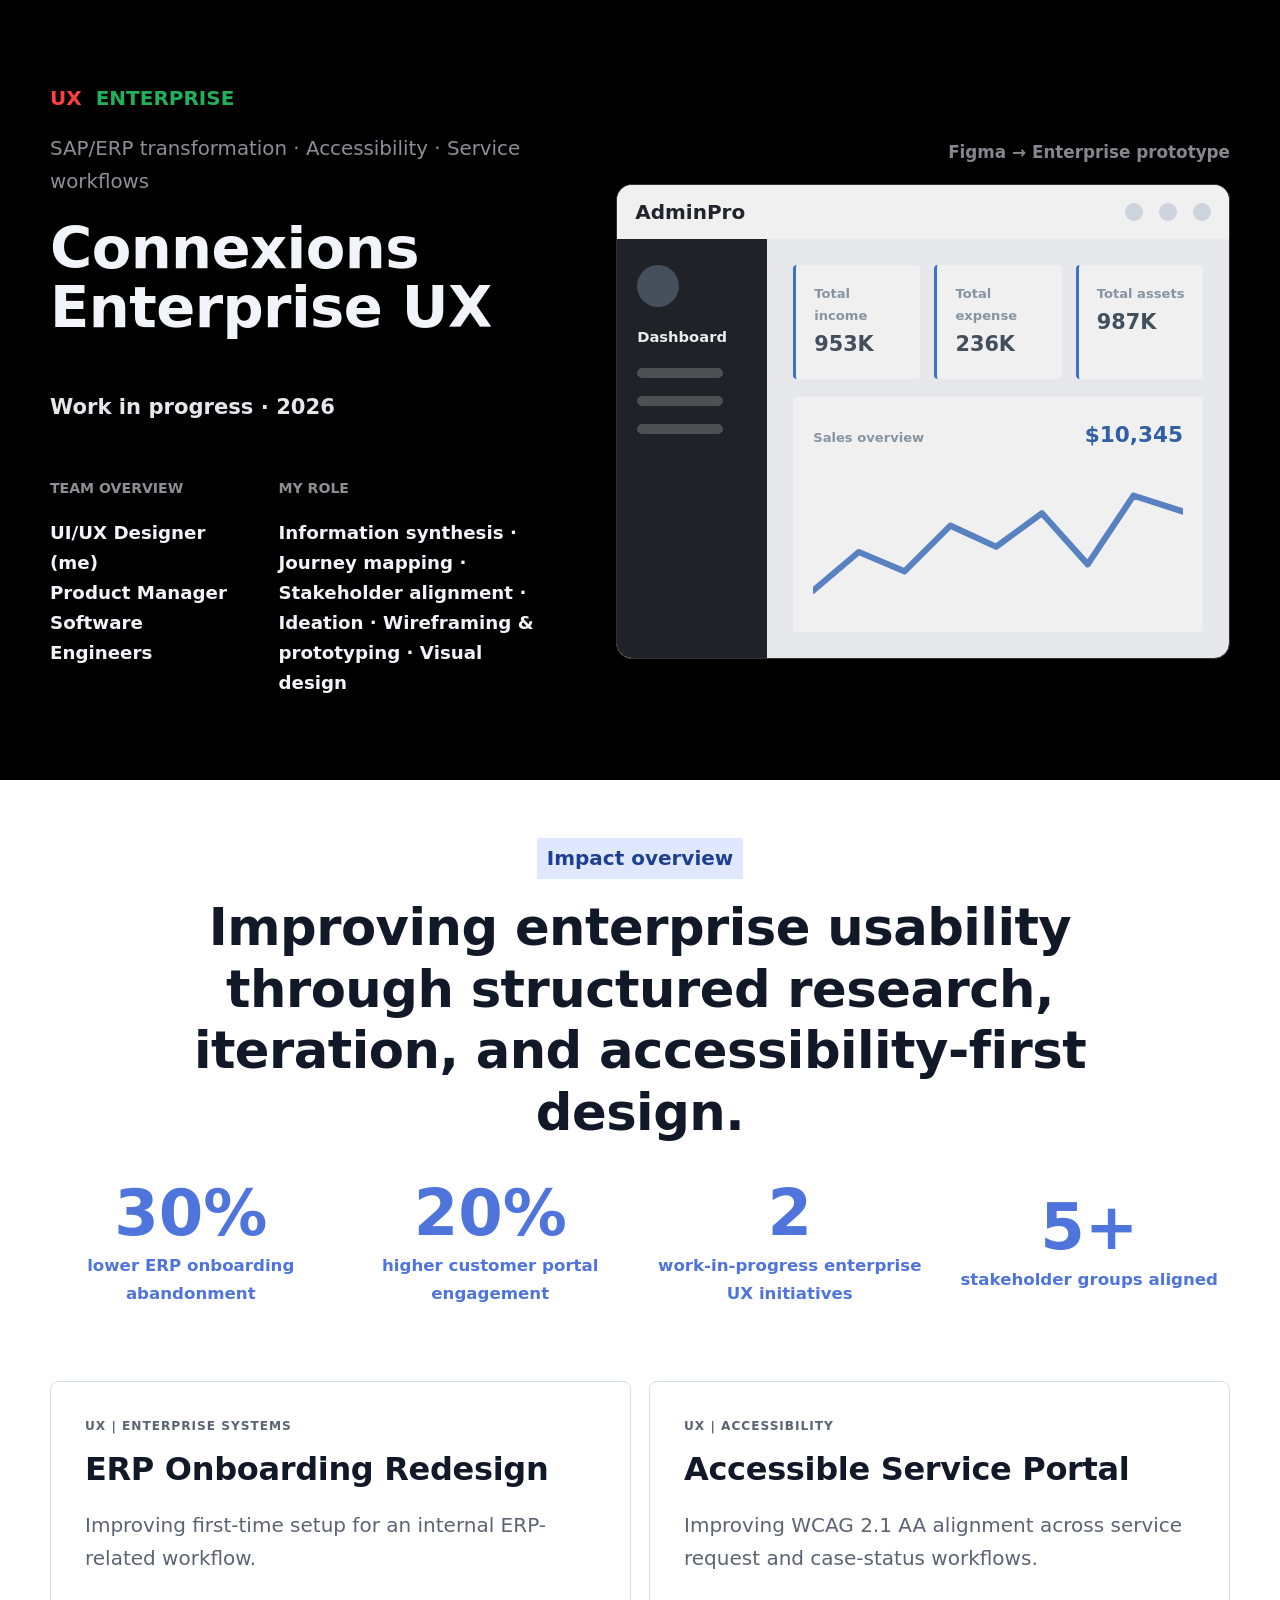
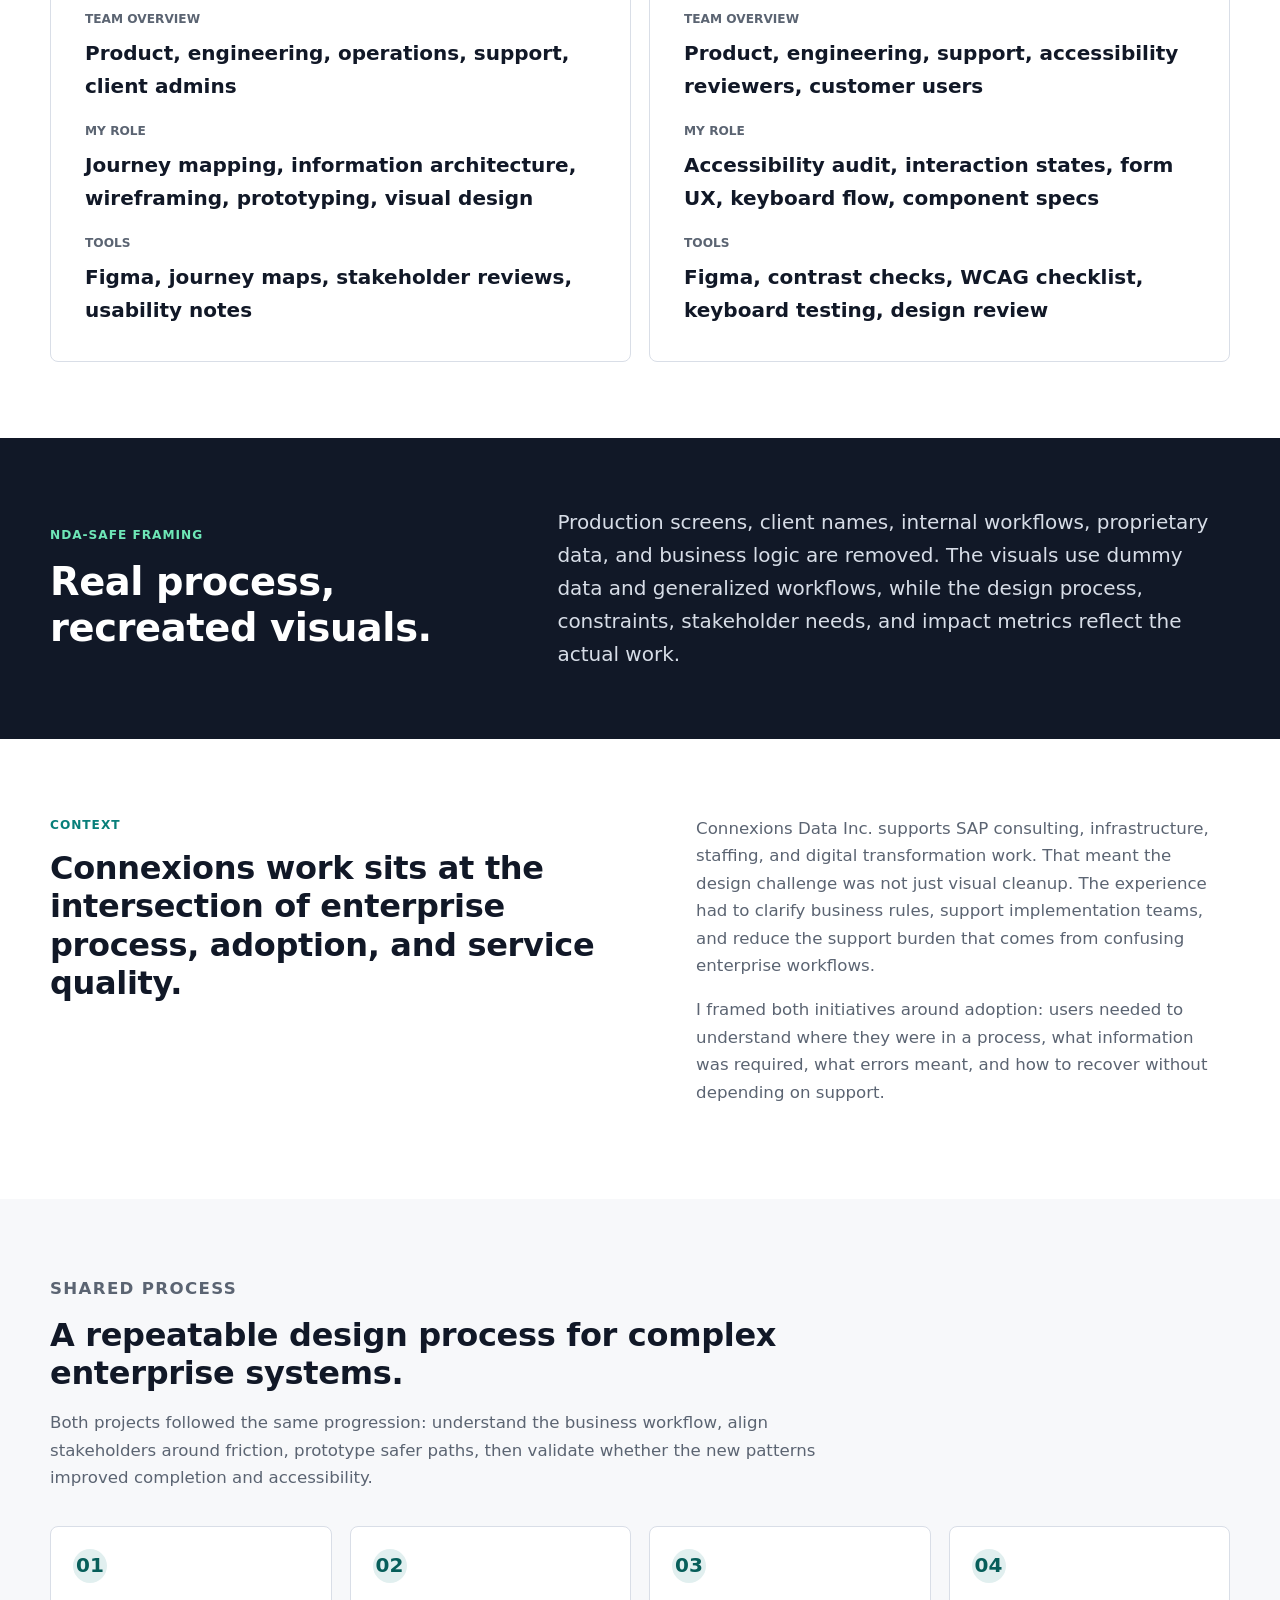
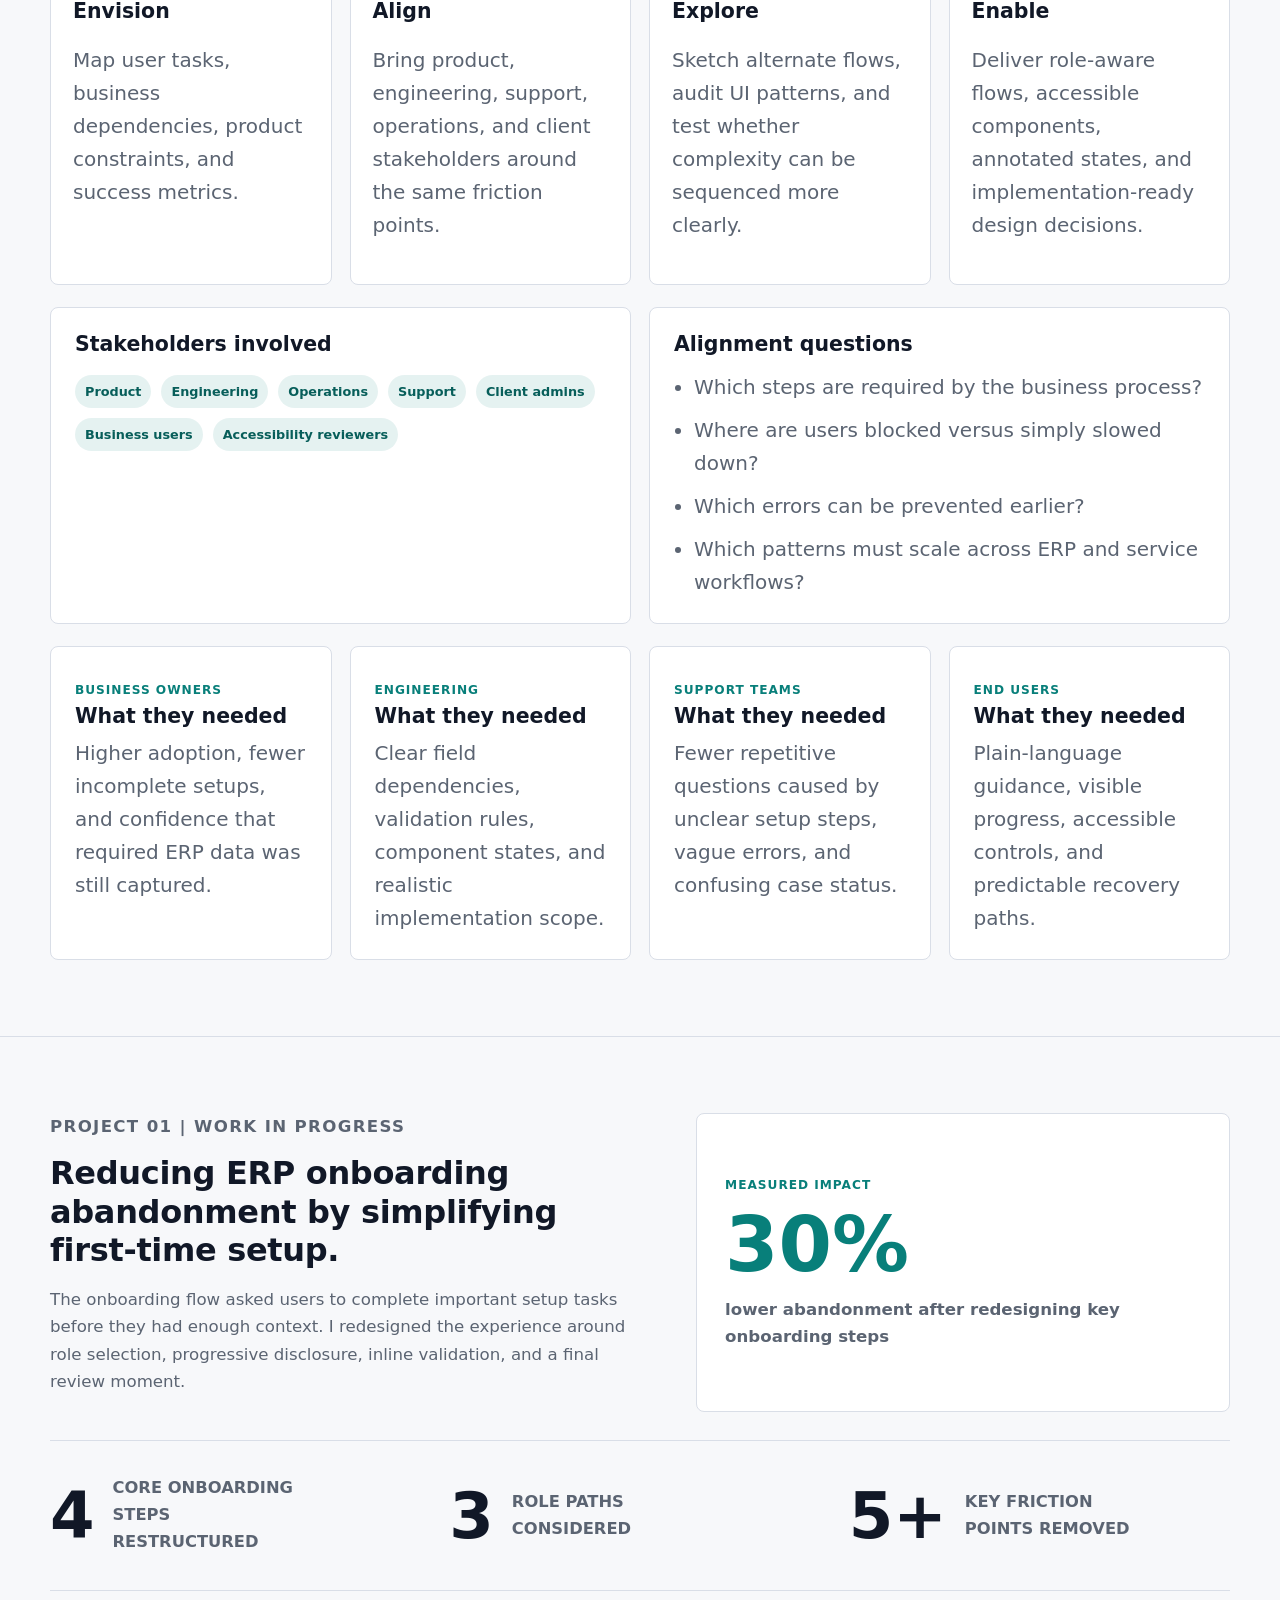
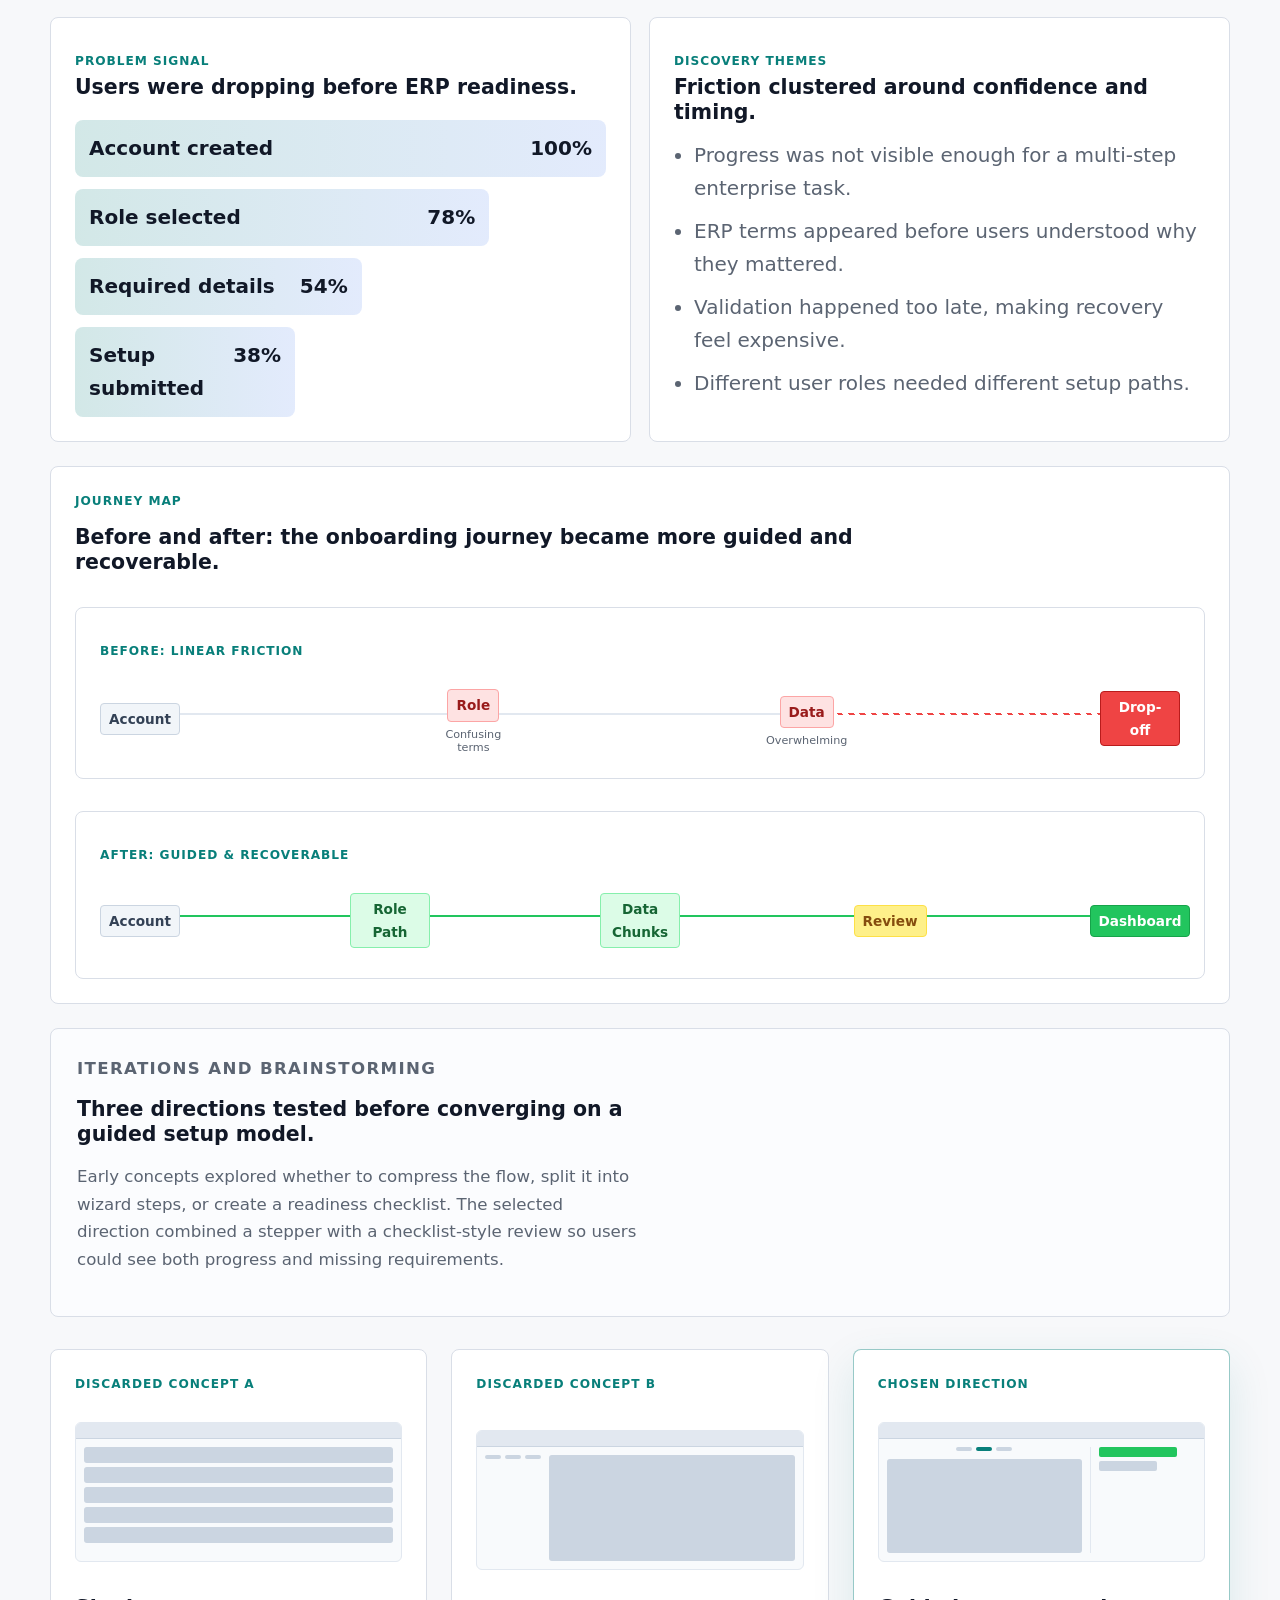
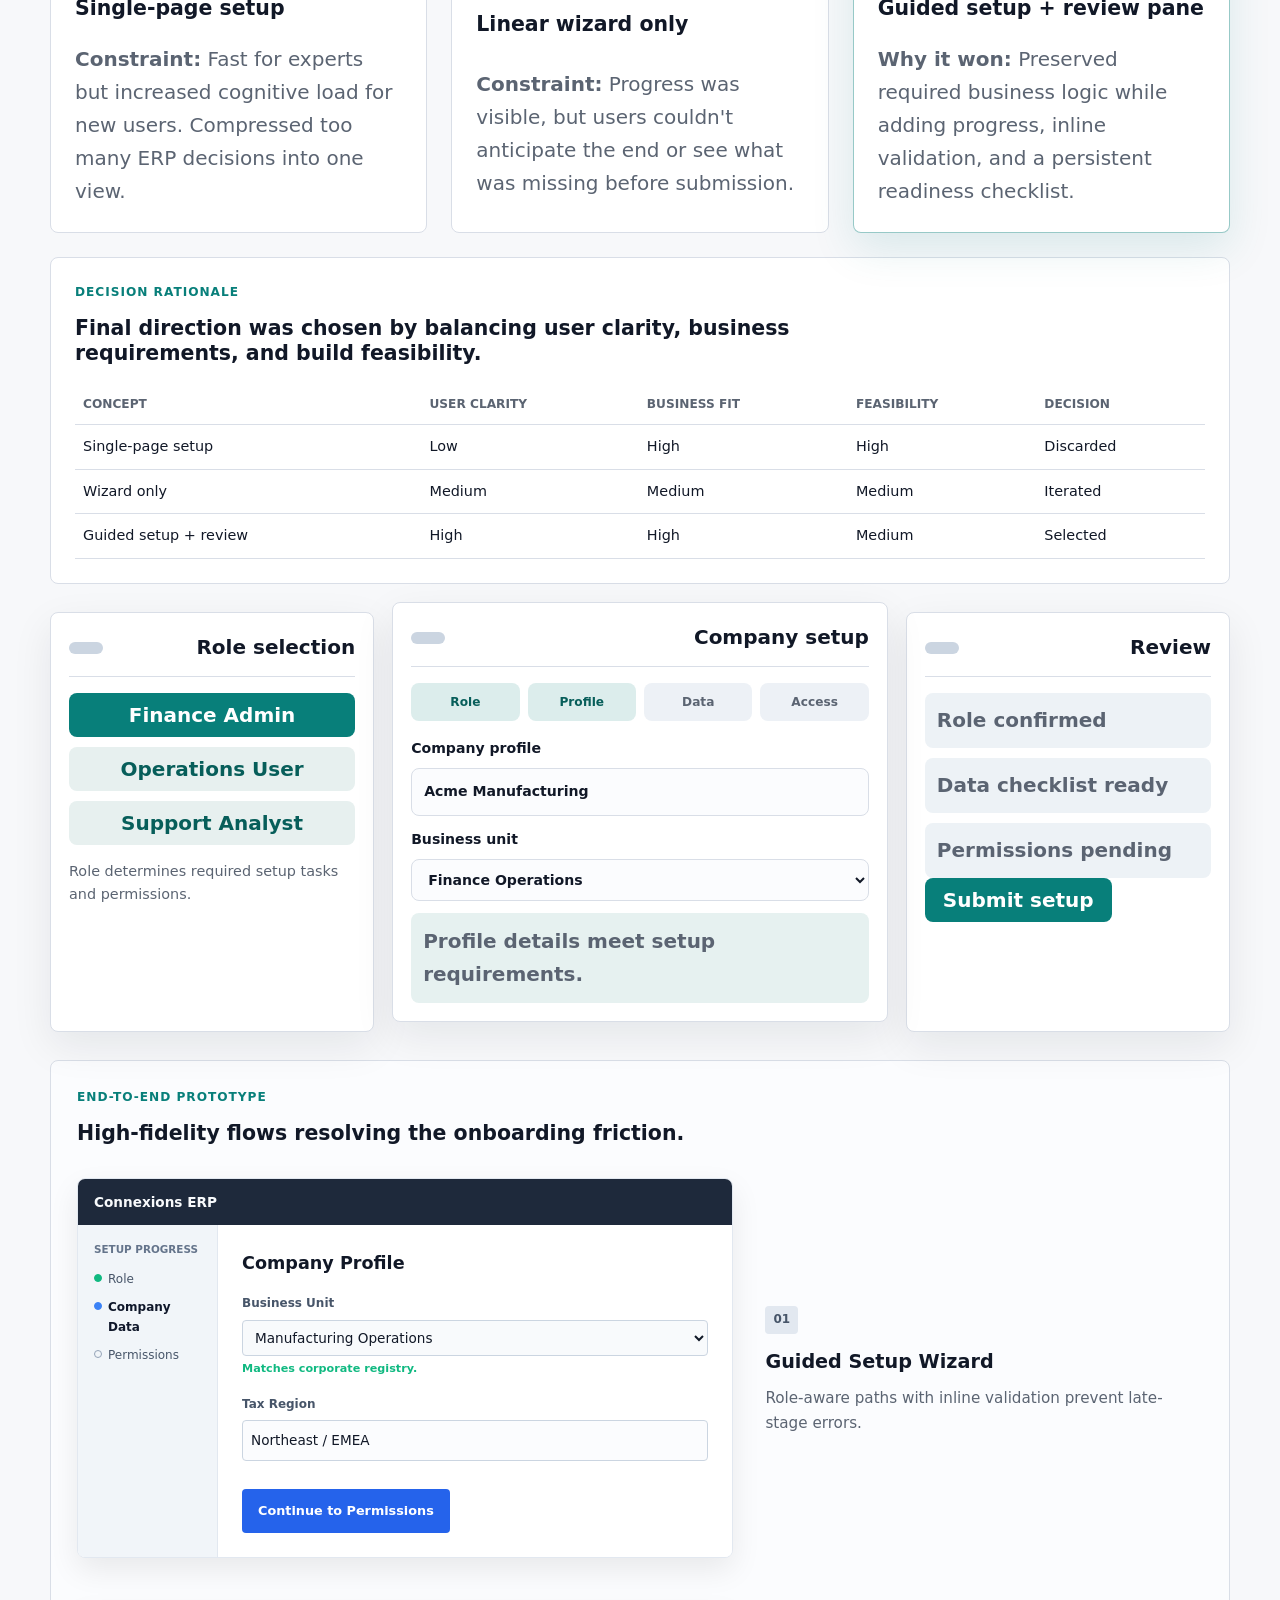
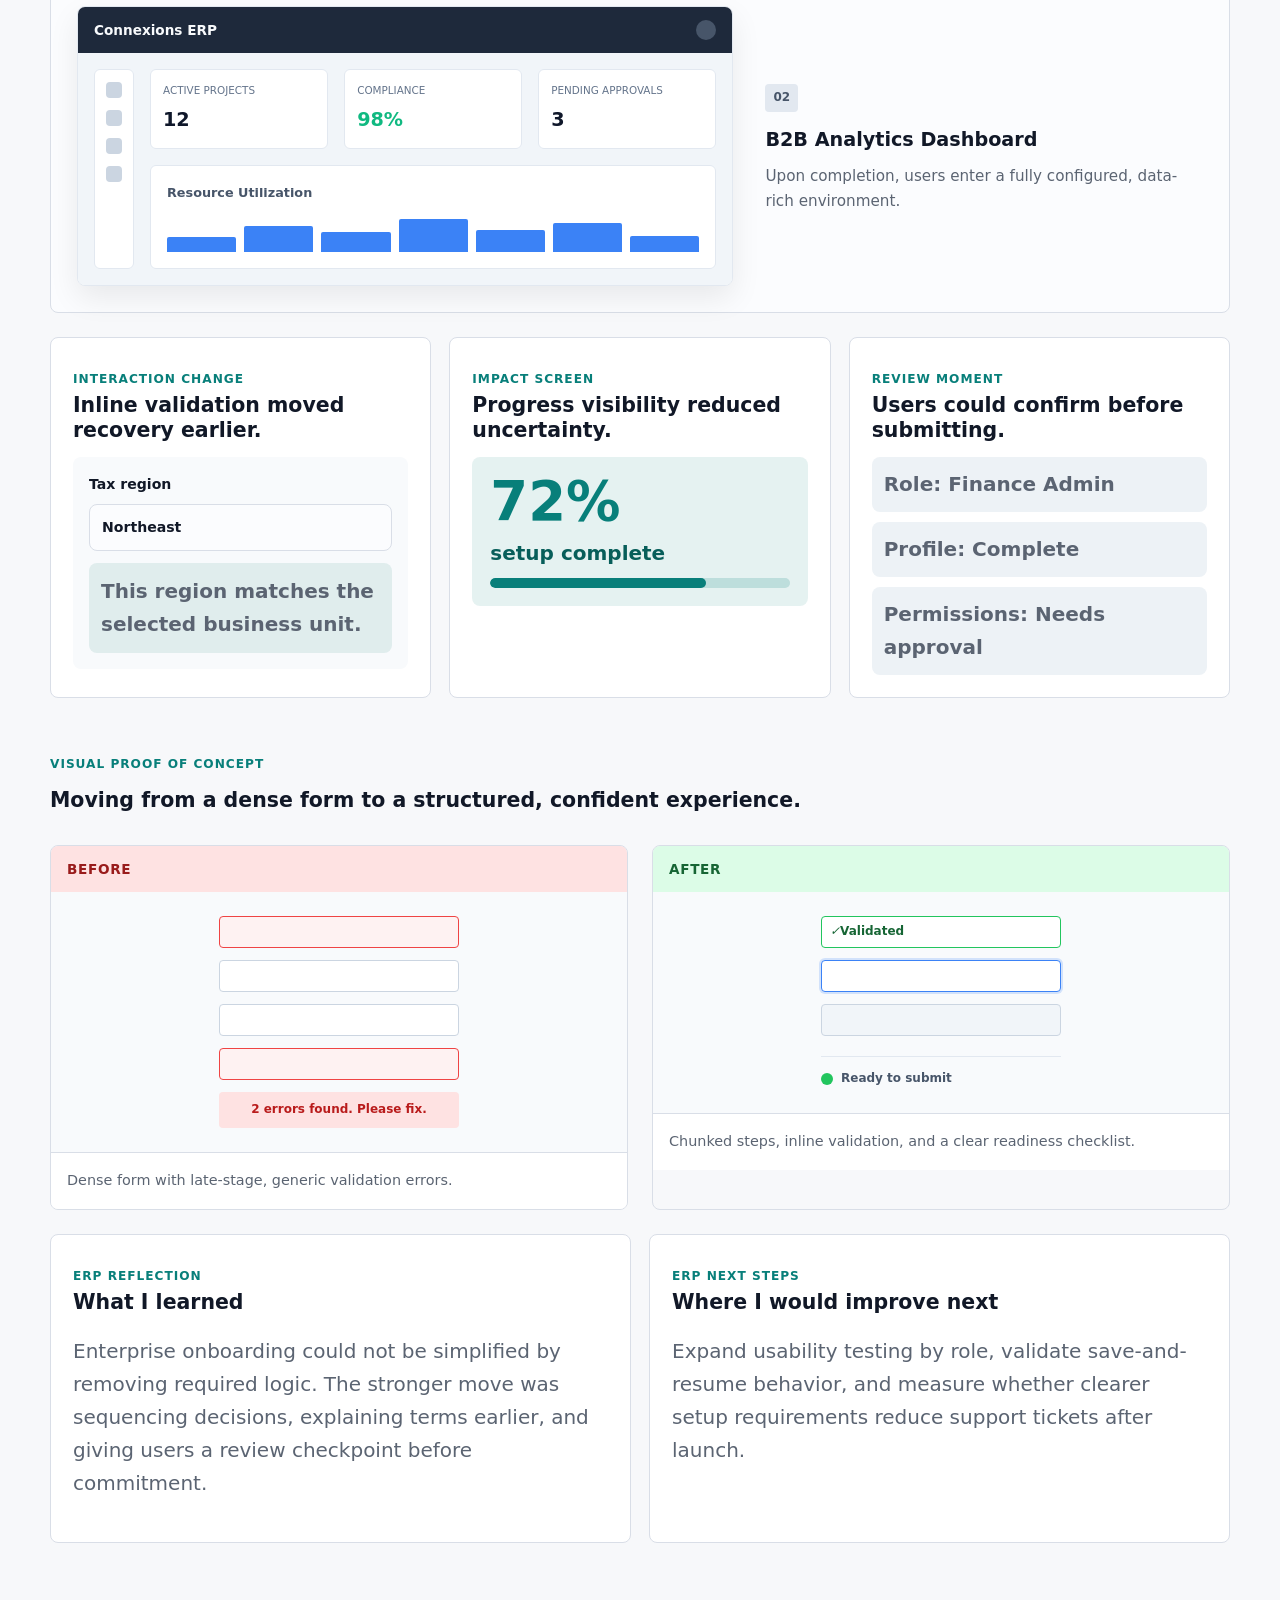
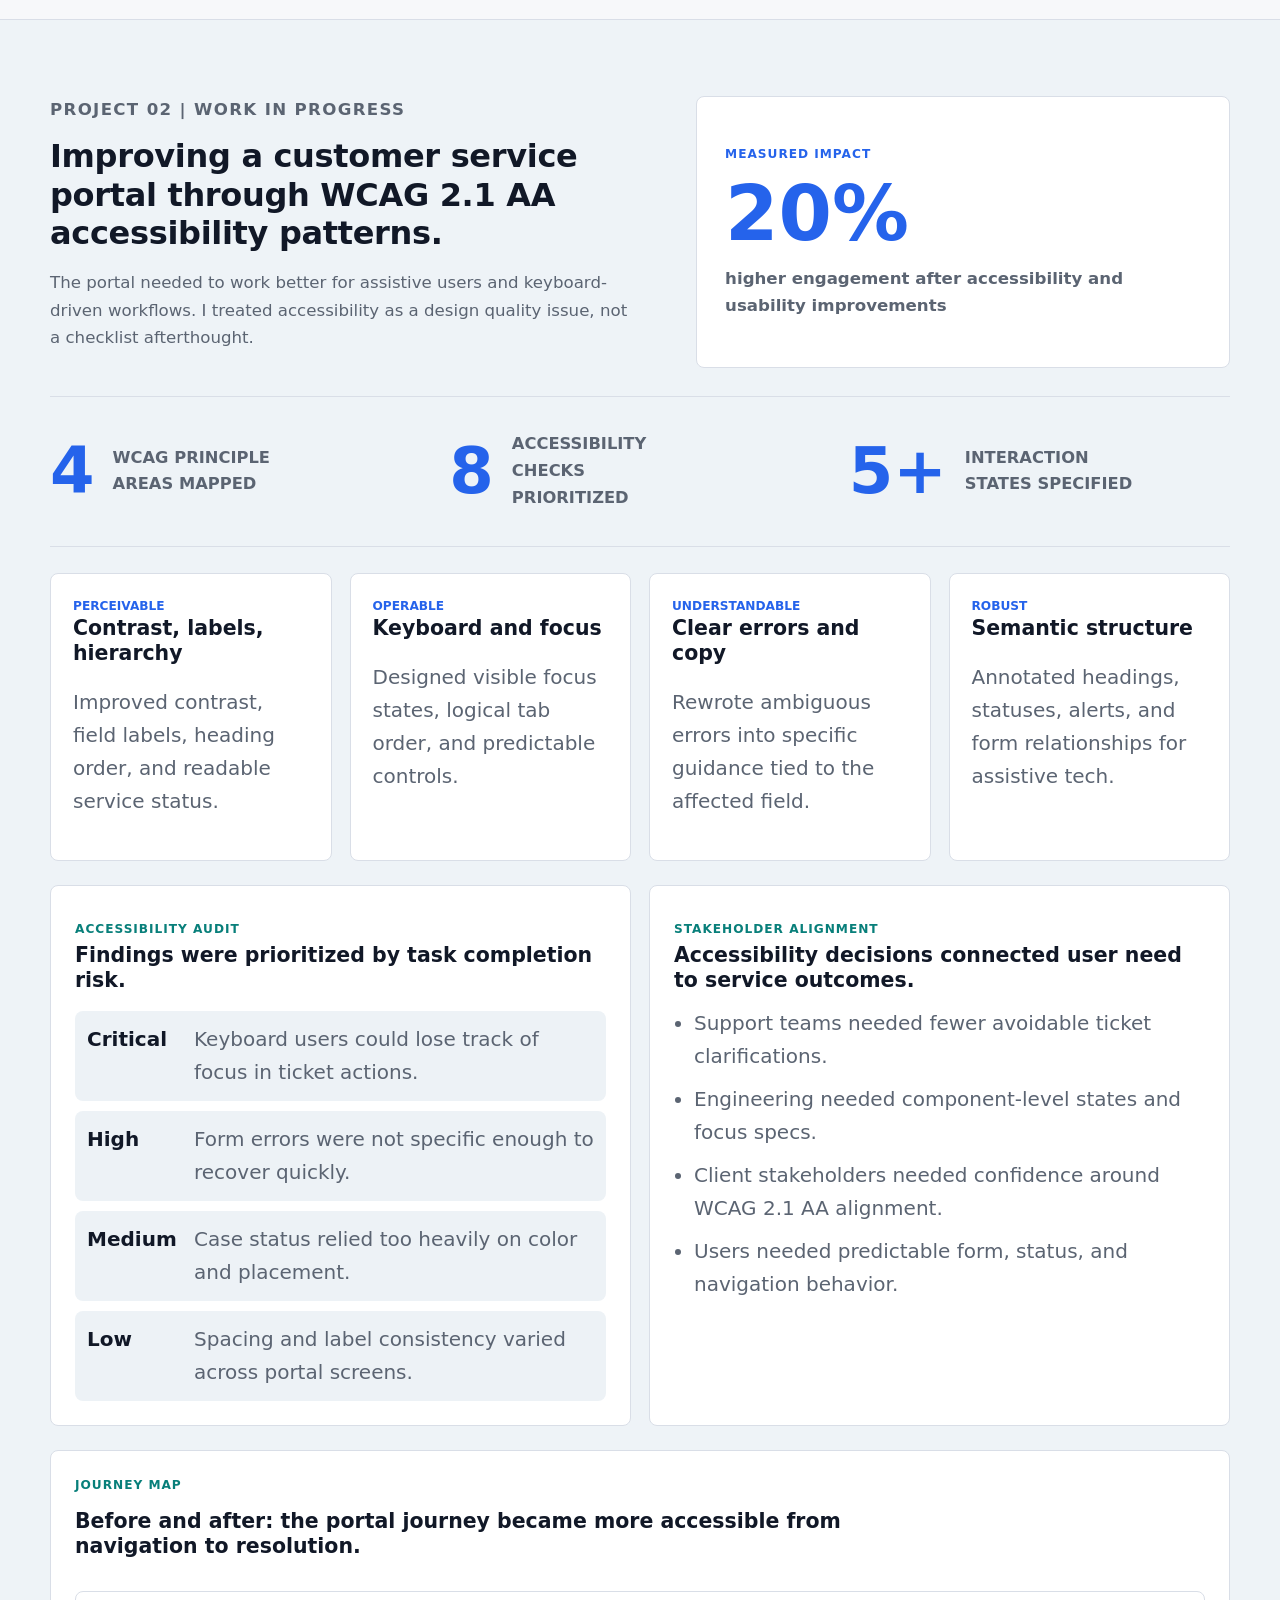
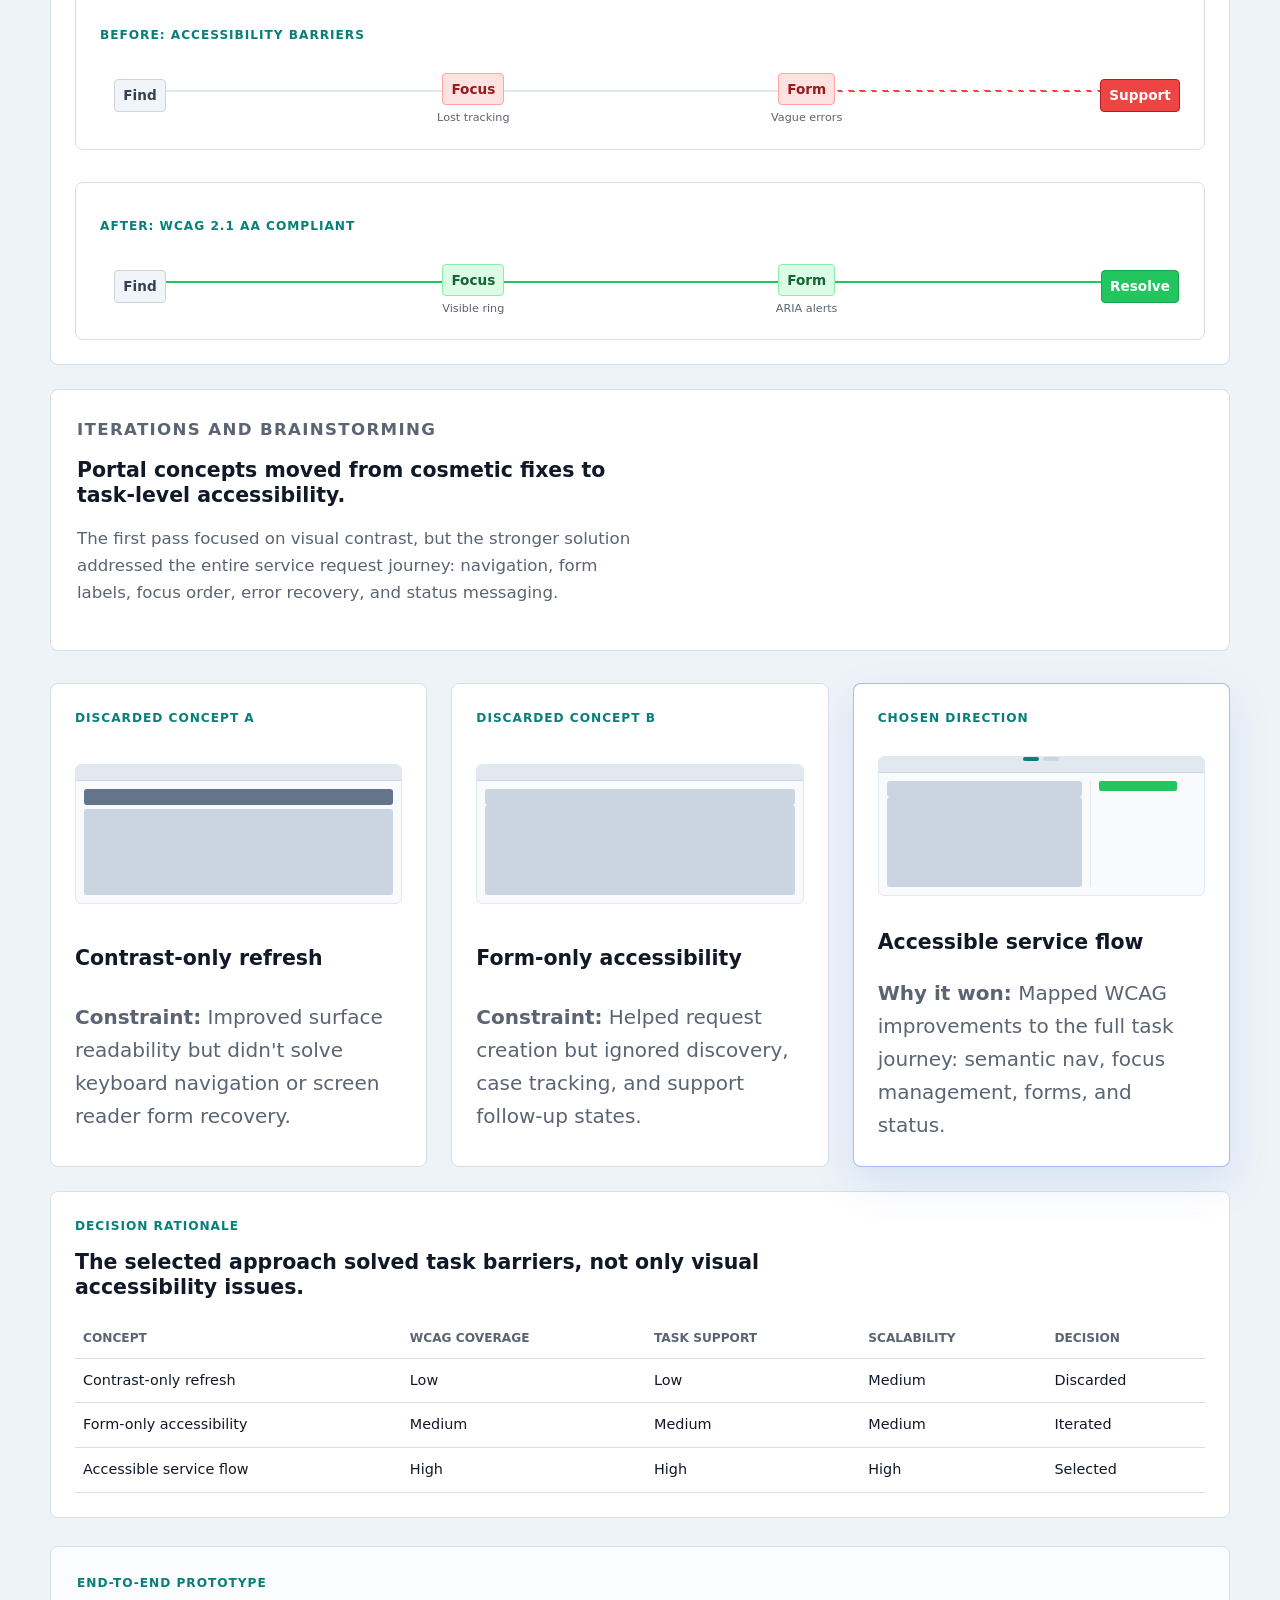
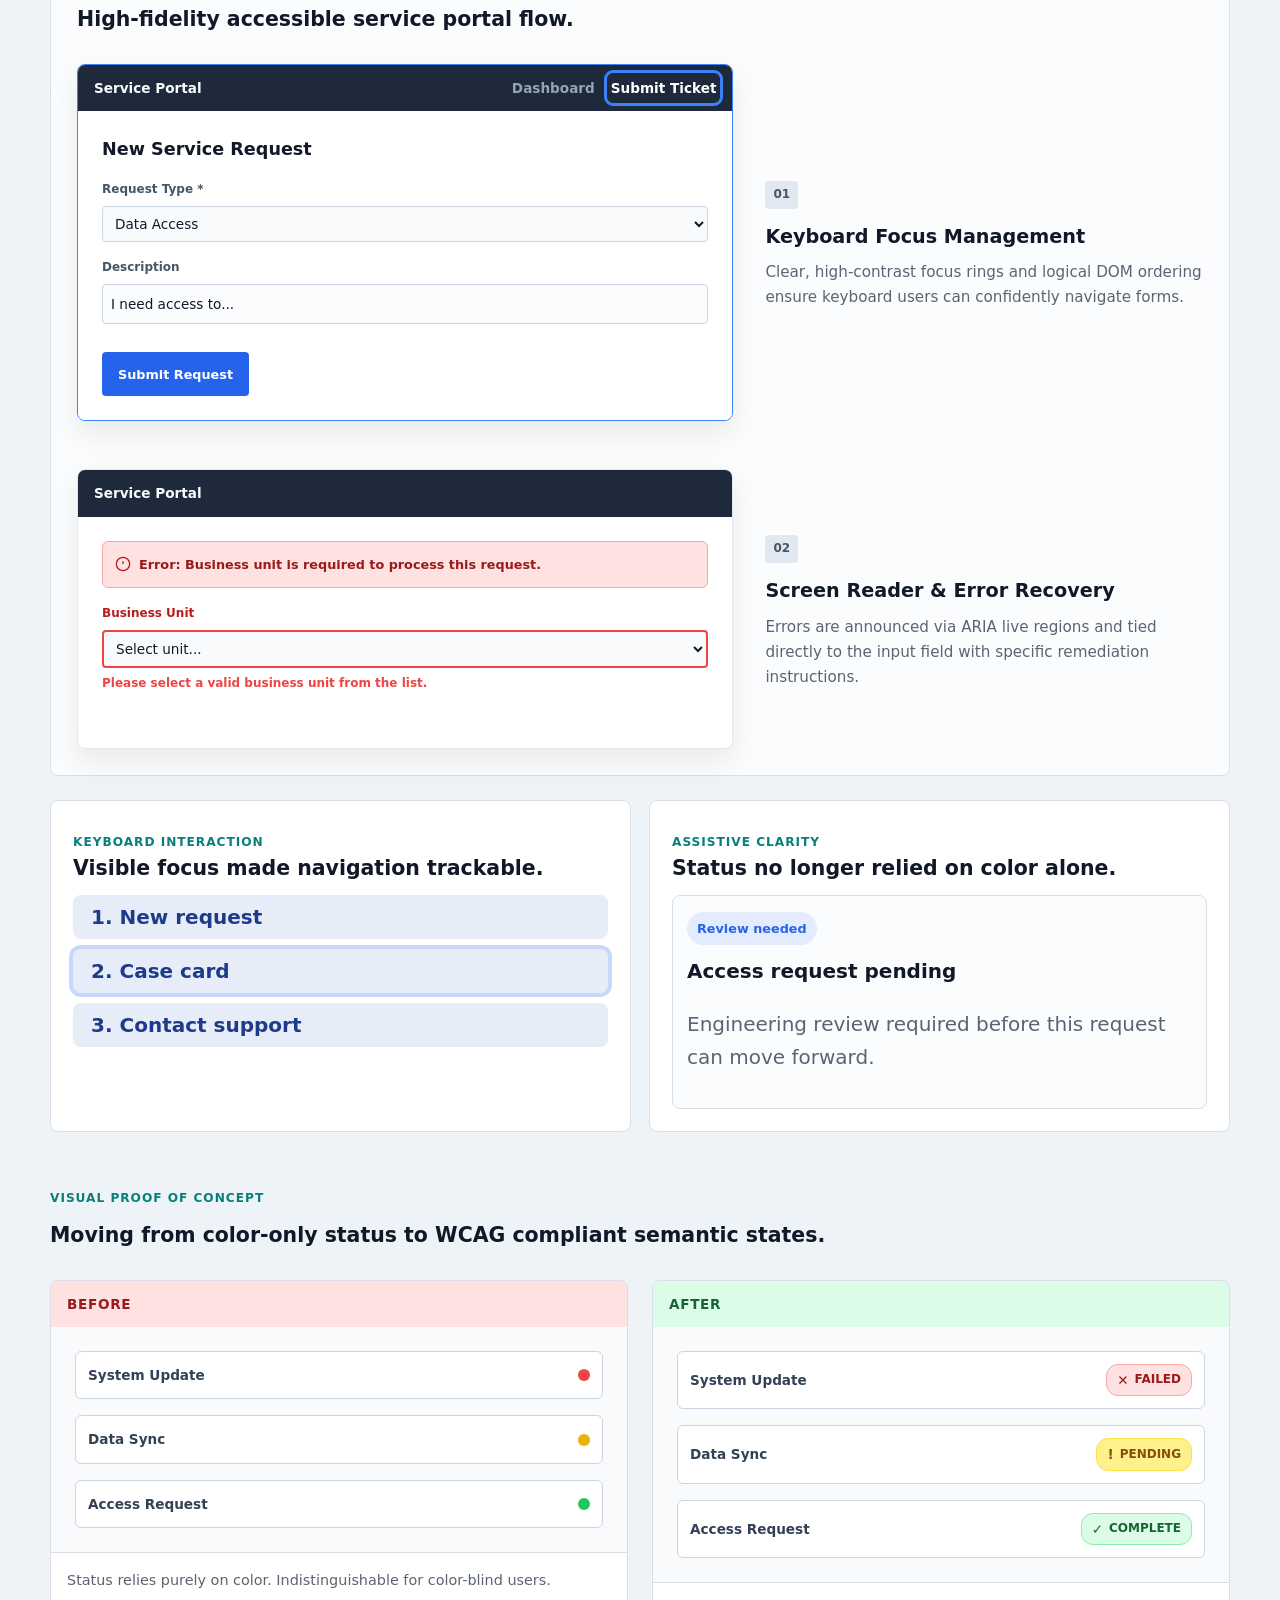
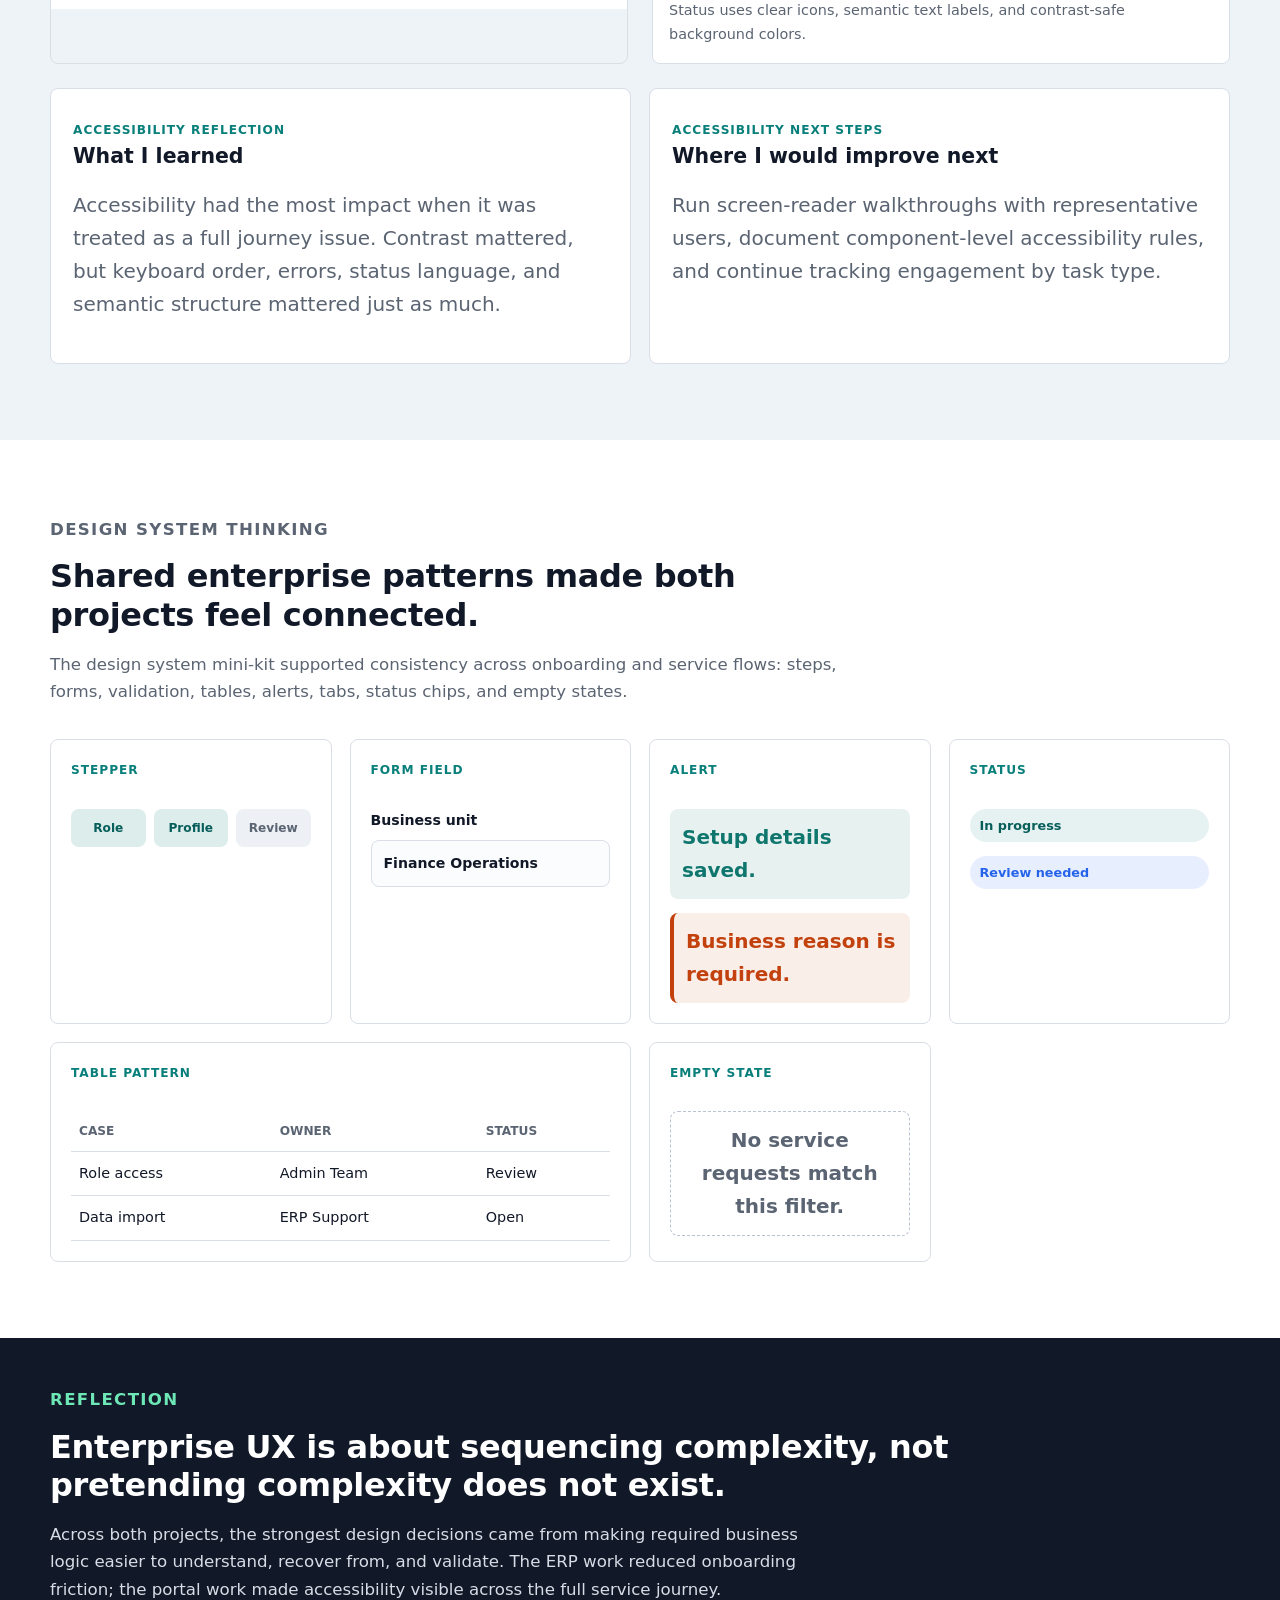
==== commit ddedd722: "Refine Gift for Dad case study design and layouts" ====
--- a/index.html
+++ b/index.html
@@ -1,1048 +1,1029 @@
 <!DOCTYPE html>
 <html lang="en">
-
-<head>
-  <meta charset="UTF-8" />
-  <meta name="viewport" content="width=device-width, initial-scale=1.0" />
-  <title>Connexions Data Inc. | Enterprise UX Case Study</title>
-  <link rel="stylesheet" href="styles.css" />
-</head>
-
-<body>
-  <a class="skip-link" href="#main">Skip to content</a>
-
-  <main id="main">
-    <section class="hero-section" id="top">
-      <div class="section-inner dark-hero-grid">
-        <div class="dark-hero-copy">
-          <div class="hero-tags" aria-label="Project categories">
-            <span>UX</span>
-            <span>Enterprise</span>
-          </div>
-          <p class="hero-subcontext">SAP/ERP transformation · Accessibility · Service workflows</p>
-          <h2>Connexions Enterprise UX</h2>
-          <p class="hero-duration">Work in progress · 2026</p>
-
-          <div class="hero-role-grid">
-            <article>
-              <span>Team overview</span>
-              <p>UI/UX Designer (me)<br />Product Manager<br />Software Engineers</p>
-            </article>
-            <article>
-              <span>My role</span>
-              <p>Information synthesis · Journey mapping · Stakeholder alignment · Ideation · Wireframing & prototyping
-                · Visual design</p>
-            </article>
+  <head>
+    <meta charset="UTF-8" />
+    <meta name="viewport" content="width=device-width, initial-scale=1.0" />
+    <title>Connexions Data Inc. | Enterprise UX Case Study</title>
+    <link rel="stylesheet" href="styles.css" />
+  </head>
+  <body>
+    <a class="skip-link" href="#main">Skip to content</a>
+
+    <main id="main">
+      <section class="hero-section" id="top">
+        <div class="section-inner dark-hero-grid">
+          <div class="dark-hero-copy">
+            <div class="hero-tags" aria-label="Project categories">
+              <span>UX</span>
+              <span>Enterprise</span>
+            </div>
+            <p class="hero-subcontext">SAP/ERP transformation · Accessibility · Service workflows</p>
+            <h2>Connexions Enterprise UX</h2>
+            <p class="hero-duration">Work in progress · 2026</p>
+
+            <div class="hero-role-grid">
+              <article>
+                <span>Team overview</span>
+                <p>UI/UX Designer (me)<br />Product Manager<br />Software Engineers</p>
+              </article>
+              <article>
+                <span>My role</span>
+                <p>Information synthesis · Journey mapping · Stakeholder alignment · Ideation · Wireframing & prototyping · Visual design</p>
+              </article>
+            </div>
+          </div>
+
+          <div class="dark-hero-visual" aria-label="Recreated NDA-safe project visuals">
+            <p>Figma → Enterprise prototype</p>
+            <div class="hero-dashboard-frame" aria-label="ERP portal dashboard preview">
+              <div class="hero-dashboard-top">
+                <span>AdminPro</span>
+                <i></i>
+                <i></i>
+                <i></i>
+              </div>
+              <div class="hero-dashboard-body">
+                <aside>
+                  <span></span>
+                  <strong>Dashboard</strong>
+                  <span></span>
+                  <span></span>
+                  <span></span>
+                </aside>
+                <div class="hero-dashboard-main">
+                  <div class="hero-metric-row">
+                    <article><span>Total income</span><strong>953K</strong></article>
+                    <article><span>Total expense</span><strong>236K</strong></article>
+                    <article><span>Total assets</span><strong>987K</strong></article>
+                  </div>
+                  <div class="hero-chart-card">
+                    <div>
+                      <span>Sales overview</span>
+                      <strong>$10,345</strong>
+                    </div>
+                    <svg viewBox="0 0 420 160" aria-hidden="true">
+                      <polyline points="0,136 52,92 104,114 156,62 208,86 260,48 312,106 364,28 420,46" />
+                    </svg>
+                  </div>
+                </div>
+              </div>
+            </div>
           </div>
         </div>
-
-        <div class="dark-hero-visual" aria-label="Recreated NDA-safe project visuals">
-          <p>Figma → Enterprise prototype</p>
-          <div class="hero-dashboard-frame" aria-label="ERP portal dashboard preview">
-            <div class="hero-dashboard-top">
-              <span>AdminPro</span>
-              <i></i>
-              <i></i>
-              <i></i>
-            </div>
-            <div class="hero-dashboard-body">
-              <aside>
-                <span></span>
-                <strong>Dashboard</strong>
-                <span></span>
-                <span></span>
-                <span></span>
-              </aside>
-              <div class="hero-dashboard-main">
-                <div class="hero-metric-row">
-                  <article><span>Total income</span><strong>953K</strong></article>
-                  <article><span>Total expense</span><strong>236K</strong></article>
-                  <article><span>Total assets</span><strong>987K</strong></article>
-                </div>
-                <div class="hero-chart-card">
-                  <div>
-                    <span>Sales overview</span>
-                    <strong>$10,345</strong>
-                  </div>
-                  <svg viewBox="0 0 420 160" aria-hidden="true">
-                    <polyline points="0,136 52,92 104,114 156,62 208,86 260,48 312,106 364,28 420,46" />
-                  </svg>
-                </div>
-              </div>
-            </div>
+      </section>
+
+      <section class="impact-hero" id="impact" aria-label="Impact overview">
+        <div class="section-inner">
+          <p class="impact-kicker">Impact overview</p>
+          <h2>Improving enterprise usability through structured research, iteration, and accessibility-first design.</h2>
+          <div class="impact-number-row">
+            <article>
+              <strong>30%</strong>
+              <span>lower ERP onboarding abandonment</span>
+            </article>
+            <article>
+              <strong>20%</strong>
+              <span>higher customer portal engagement</span>
+            </article>
+            <article>
+              <strong>2</strong>
+              <span>work-in-progress enterprise UX initiatives</span>
+            </article>
+            <article>
+              <strong>5+</strong>
+              <span>stakeholder groups aligned</span>
+            </article>
           </div>
         </div>
-      </div>
-    </section>
-
-    <section class="impact-hero" id="impact" aria-label="Impact overview">
-      <div class="section-inner">
-        <p class="impact-kicker">Impact overview</p>
-        <h2>Improving enterprise usability through structured research, iteration, and accessibility-first design.</h2>
-        <div class="impact-number-row">
-          <article>
-            <strong>30%</strong>
-            <span>lower ERP onboarding abandonment</span>
-          </article>
-          <article>
-            <strong>20%</strong>
-            <span>higher customer portal engagement</span>
-          </article>
-          <article>
-            <strong>2</strong>
-            <span>work-in-progress enterprise UX initiatives</span>
-          </article>
-          <article>
-            <strong>5+</strong>
-            <span>stakeholder groups aligned</span>
-          </article>
+      </section>
+
+      <section class="project-specs-section" aria-label="Project specs">
+        <div class="section-inner project-specs-grid">
+          <a href="#erp" class="spec-card dark-spec">
+            <p class="eyebrow">UX | Enterprise systems</p>
+            <h2>ERP Onboarding Redesign</h2>
+            <p>Improving first-time setup for an internal ERP-related workflow.</p>
+            <dl>
+              <div><dt>Team overview</dt><dd>Product, engineering, operations, support, client admins</dd></div>
+              <div><dt>My role</dt><dd>Journey mapping, information architecture, wireframing, prototyping, visual design</dd></div>
+              <div><dt>Tools</dt><dd>Figma, journey maps, stakeholder reviews, usability notes</dd></div>
+            </dl>
+          </a>
+          <a href="#accessibility" class="spec-card light-spec">
+            <p class="eyebrow">UX | Accessibility</p>
+            <h2>Accessible Service Portal</h2>
+            <p>Improving WCAG 2.1 AA alignment across service request and case-status workflows.</p>
+            <dl>
+              <div><dt>Team overview</dt><dd>Product, engineering, support, accessibility reviewers, customer users</dd></div>
+              <div><dt>My role</dt><dd>Accessibility audit, interaction states, form UX, keyboard flow, component specs</dd></div>
+              <div><dt>Tools</dt><dd>Figma, contrast checks, WCAG checklist, keyboard testing, design review</dd></div>
+            </dl>
+          </a>
         </div>
-      </div>
-    </section>
-
-    <section class="project-specs-section" aria-label="Project specs">
-      <div class="section-inner project-specs-grid">
-        <article class="spec-card dark-spec">
-          <p class="eyebrow">UX | Enterprise systems</p>
-          <h2>ERP Onboarding Redesign</h2>
-          <p>Improving first-time setup for an internal ERP-related workflow.</p>
-          <dl>
-            <div>
-              <dt>Team overview</dt>
-              <dd>Product, engineering, operations, support, client admins</dd>
-            </div>
-            <div>
-              <dt>My role</dt>
-              <dd>Journey mapping, information architecture, wireframing, prototyping, visual design</dd>
-            </div>
-            <div>
-              <dt>Tools</dt>
-              <dd>Figma, journey maps, stakeholder reviews, usability notes</dd>
-            </div>
-          </dl>
-        </article>
-        <article class="spec-card light-spec">
-          <p class="eyebrow">UX | Accessibility</p>
-          <h2>Accessible Service Portal</h2>
-          <p>Improving WCAG 2.1 AA alignment across service request and case-status workflows.</p>
-          <dl>
-            <div>
-              <dt>Team overview</dt>
-              <dd>Product, engineering, support, accessibility reviewers, customer users</dd>
-            </div>
-            <div>
-              <dt>My role</dt>
-              <dd>Accessibility audit, interaction states, form UX, keyboard flow, component specs</dd>
-            </div>
-            <div>
-              <dt>Tools</dt>
-              <dd>Figma, contrast checks, WCAG checklist, keyboard testing, design review</dd>
-            </div>
-          </dl>
-        </article>
-      </div>
-    </section>
-
-    <section class="context-section">
-      <div class="section-inner context-grid">
-        <div>
-          <p class="eyebrow">Context</p>
-          <h2>Connexions work sits at the intersection of enterprise process, adoption, and service quality.</h2>
-        </div>
-        <div class="body-stack">
+      </section>
+
+      <section class="nda-band">
+        <div class="section-inner nda-card">
+          <div>
+            <p class="eyebrow">NDA-safe framing</p>
+            <h2>Real process, recreated visuals.</h2>
+          </div>
           <p>
-            Connexions Data Inc. supports SAP consulting, infrastructure, staffing, and digital
-            transformation work. That meant the design challenge was not just visual cleanup. The
-            experience had to clarify business rules, support implementation teams, and reduce
-            the support burden that comes from confusing enterprise workflows.
-          </p>
-          <p>
-            I framed both initiatives around adoption: users needed to understand where they were
-            in a process, what information was required, what errors meant, and how to recover
-            without depending on support.
+            Production screens, client names, internal workflows, proprietary data, and business
+            logic are removed. The visuals use dummy data and generalized workflows, while the
+            design process, constraints, stakeholder needs, and impact metrics reflect the actual
+            work.
           </p>
         </div>
-      </div>
-    </section>
-
-    <section class="nda-band">
-      <div class="section-inner nda-card">
-        <div>
-          <p class="eyebrow">NDA-safe framing</p>
-          <h2>Real process, recreated visuals.</h2>
+      </section>
+
+      <section class="context-section">
+        <div class="section-inner context-grid">
+          <div>
+            <p class="eyebrow">Context</p>
+            <h2>Connexions work sits at the intersection of enterprise process, adoption, and service quality.</h2>
+          </div>
+          <div class="body-stack">
+            <p>
+              Connexions Data Inc. supports SAP consulting, infrastructure, staffing, and digital
+              transformation work. That meant the design challenge was not just visual cleanup. The
+              experience had to clarify business rules, support implementation teams, and reduce
+              the support burden that comes from confusing enterprise workflows.
+            </p>
+            <p>
+              I framed both initiatives around adoption: users needed to understand where they were
+              in a process, what information was required, what errors meant, and how to recover
+              without depending on support.
+            </p>
+          </div>
         </div>
-        <p>
-          Production screens, client names, internal workflows, proprietary data, and business
-          logic are removed. The visuals use dummy data and generalized workflows, while the
-          design process, constraints, stakeholder needs, and impact metrics reflect the actual
-          work.
-        </p>
-      </div>
-    </section>
-
-    <section class="process-section" id="process">
-      <div class="section-inner">
-        <div class="section-heading narrow">
-          <p class="eyebrow">Shared process</p>
-          <h2>A repeatable design process for complex enterprise systems.</h2>
-          <p>
-            Both projects followed the same progression: understand the business workflow, align
-            stakeholders around friction, prototype safer paths, then validate whether the new
-            patterns improved completion and accessibility.
-          </p>
+      </section>
+
+      <section class="process-section" id="process">
+        <div class="section-inner">
+          <div class="section-heading narrow">
+            <p class="eyebrow">Shared process</p>
+            <h2>A repeatable design process for complex enterprise systems.</h2>
+            <p>
+              Both projects followed the same progression: understand the business workflow, align
+              stakeholders around friction, prototype safer paths, then validate whether the new
+              patterns improved completion and accessibility.
+            </p>
+          </div>
+
+          <div class="process-timeline" aria-label="Design process timeline">
+            <article>
+              <span>01</span>
+              <h3>Envision</h3>
+              <p>Map user tasks, business dependencies, product constraints, and success metrics.</p>
+            </article>
+            <article>
+              <span>02</span>
+              <h3>Align</h3>
+              <p>Bring product, engineering, support, operations, and client stakeholders around the same friction points.</p>
+            </article>
+            <article>
+              <span>03</span>
+              <h3>Explore</h3>
+              <p>Sketch alternate flows, audit UI patterns, and test whether complexity can be sequenced more clearly.</p>
+            </article>
+            <article>
+              <span>04</span>
+              <h3>Enable</h3>
+              <p>Deliver role-aware flows, accessible components, annotated states, and implementation-ready design decisions.</p>
+            </article>
+          </div>
+
+          <div class="stakeholder-board" aria-label="Stakeholder map">
+            <article>
+              <h3>Stakeholders involved</h3>
+              <div class="stakeholder-tags">
+                <span>Product</span>
+                <span>Engineering</span>
+                <span>Operations</span>
+                <span>Support</span>
+                <span>Client admins</span>
+                <span>Business users</span>
+                <span>Accessibility reviewers</span>
+              </div>
+            </article>
+            <article>
+              <h3>Alignment questions</h3>
+              <ul class="clean-list">
+                <li>Which steps are required by the business process?</li>
+                <li>Where are users blocked versus simply slowed down?</li>
+                <li>Which errors can be prevented earlier?</li>
+                <li>Which patterns must scale across ERP and service workflows?</li>
+              </ul>
+            </article>
+          </div>
+
+          <div class="stakeholder-map" aria-label="Detailed stakeholder map">
+            <article>
+              <span class="card-label">Business owners</span>
+              <h3>What they needed</h3>
+              <p>Higher adoption, fewer incomplete setups, and confidence that required ERP data was still captured.</p>
+            </article>
+            <article>
+              <span class="card-label">Engineering</span>
+              <h3>What they needed</h3>
+              <p>Clear field dependencies, validation rules, component states, and realistic implementation scope.</p>
+            </article>
+            <article>
+              <span class="card-label">Support teams</span>
+              <h3>What they needed</h3>
+              <p>Fewer repetitive questions caused by unclear setup steps, vague errors, and confusing case status.</p>
+            </article>
+            <article>
+              <span class="card-label">End users</span>
+              <h3>What they needed</h3>
+              <p>Plain-language guidance, visible progress, accessible controls, and predictable recovery paths.</p>
+            </article>
+          </div>
         </div>
-
-        <div class="process-timeline" aria-label="Design process timeline">
-          <article>
-            <span>01</span>
-            <h3>Envision</h3>
-            <p>Map user tasks, business dependencies, product constraints, and success metrics.</p>
-          </article>
-          <article>
-            <span>02</span>
-            <h3>Align</h3>
-            <p>Bring product, engineering, support, operations, and client stakeholders around the same friction points.
-            </p>
-          </article>
-          <article>
-            <span>03</span>
-            <h3>Explore</h3>
-            <p>Sketch alternate flows, audit UI patterns, and test whether complexity can be sequenced more clearly.</p>
-          </article>
-          <article>
-            <span>04</span>
-            <h3>Enable</h3>
-            <p>Deliver role-aware flows, accessible components, annotated states, and implementation-ready design
-              decisions.</p>
-          </article>
-        </div>
-
-        <div class="stakeholder-board" aria-label="Stakeholder map">
-          <article>
-            <h3>Stakeholders involved</h3>
-            <div class="stakeholder-tags">
-              <span>Product</span>
-              <span>Engineering</span>
-              <span>Operations</span>
-              <span>Support</span>
-              <span>Client admins</span>
-              <span>Business users</span>
-              <span>Accessibility reviewers</span>
-            </div>
-          </article>
-          <article>
-            <h3>Alignment questions</h3>
-            <ul class="clean-list">
-              <li>Which steps are required by the business process?</li>
-              <li>Where are users blocked versus simply slowed down?</li>
-              <li>Which errors can be prevented earlier?</li>
-              <li>Which patterns must scale across ERP and service workflows?</li>
-            </ul>
-          </article>
-        </div>
-
-        <div class="stakeholder-map" aria-label="Detailed stakeholder map">
-          <article>
-            <span class="card-label">Business owners</span>
-            <h3>What they needed</h3>
-            <p>Higher adoption, fewer incomplete setups, and confidence that required ERP data was still captured.</p>
-          </article>
-          <article>
-            <span class="card-label">Engineering</span>
-            <h3>What they needed</h3>
-            <p>Clear field dependencies, validation rules, component states, and realistic implementation scope.</p>
-          </article>
-          <article>
-            <span class="card-label">Support teams</span>
-            <h3>What they needed</h3>
-            <p>Fewer repetitive questions caused by unclear setup steps, vague errors, and confusing case status.</p>
-          </article>
-          <article>
-            <span class="card-label">End users</span>
-            <h3>What they needed</h3>
-            <p>Plain-language guidance, visible progress, accessible controls, and predictable recovery paths.</p>
-          </article>
-        </div>
-      </div>
-    </section>
-
-    <section class="project-section" id="erp">
-      <div class="section-inner">
-        <div class="project-intro">
-          <div>
-            <p class="eyebrow">Project 01 | Work in progress</p>
-            <h2>Reducing ERP onboarding abandonment by simplifying first-time setup.</h2>
-            <p>
-              The onboarding flow asked users to complete important setup tasks before they had
-              enough context. I redesigned the experience around role selection, progressive
-              disclosure, inline validation, and a final review moment.
-            </p>
-          </div>
-          <aside class="impact-card">
-            <span>Measured impact</span>
-            <strong>30%</strong>
-            <p>lower abandonment after redesigning key onboarding steps</p>
-          </aside>
-        </div>
-
-        <div class="project-data-strip" aria-label="ERP project data">
-          <article><strong>4</strong><span>core onboarding steps restructured</span></article>
-          <article><strong>3</strong><span>role paths considered</span></article>
-          <article><strong>5+</strong><span>key friction points removed</span></article>
-        </div>
-
-        <div class="deep-grid">
-          <article class="research-card">
-            <span class="card-label">Problem signal</span>
-            <h3>Users were dropping before ERP readiness.</h3>
-            <div class="funnel-chart" aria-label="Anonymized onboarding drop-off funnel">
-              <div style="--w: 100%"><span>Account created</span><strong>100%</strong></div>
-              <div style="--w: 78%"><span>Role selected</span><strong>78%</strong></div>
-              <div style="--w: 54%"><span>Required details</span><strong>54%</strong></div>
-              <div style="--w: 38%"><span>Setup submitted</span><strong>38%</strong></div>
-            </div>
-          </article>
-          <article class="research-card">
-            <span class="card-label">Discovery themes</span>
-            <h3>Friction clustered around confidence and timing.</h3>
-            <ul class="clean-list">
-              <li>Progress was not visible enough for a multi-step enterprise task.</li>
-              <li>ERP terms appeared before users understood why they mattered.</li>
-              <li>Validation happened too late, making recovery feel expensive.</li>
-              <li>Different user roles needed different setup paths.</li>
-            </ul>
-          </article>
-        </div>
-
-        <div class="journey-section" aria-label="ERP before and after user journey maps">
-          <div class="artifact-title">
-            <p class="eyebrow">Journey map</p>
-            <h3>Before and after: the onboarding journey became more guided and recoverable.</h3>
-          </div>
-          <div class="journey-grid">
-            <article>
-              <span class="card-label">Before journey</span>
-              <div class="journey-track">
-                <div class="journey-step pain"><strong>Account</strong><span>Starts setup</span></div>
-                <div class="journey-step pain"><strong>Role</strong><span>Terminology unclear</span></div>
-                <div class="journey-step pain"><strong>Data</strong><span>Too many fields at once</span></div>
-                <div class="journey-step blocked"><strong>Error</strong><span>Late validation</span></div>
-                <div class="journey-step blocked"><strong>Exit</strong><span>Abandons setup</span></div>
-              </div>
-            </article>
-            <article>
-              <span class="card-label">After journey</span>
-              <div class="journey-track">
-                <div class="journey-step good"><strong>Account</strong><span>Clear next step</span></div>
-                <div class="journey-step good"><strong>Role</strong><span>Role-based path</span></div>
-                <div class="journey-step good"><strong>Data</strong><span>Grouped requirements</span></div>
-                <div class="journey-step good"><strong>Review</strong><span>Fix before submit</span></div>
-                <div class="journey-step good"><strong>Ready</strong><span>Reaches dashboard</span></div>
-              </div>
-            </article>
-          </div>
-        </div>
-
-        <div class="iteration-lab">
-          <div class="lab-copy">
-            <p class="eyebrow">Iterations and brainstorming</p>
-            <h3>Three directions tested before converging on a guided setup model.</h3>
-            <p>
-              Early concepts explored whether to compress the flow, split it into wizard steps,
-              or create a readiness checklist. The selected direction combined a stepper with a
-              checklist-style review so users could see both progress and missing requirements.
-            </p>
-          </div>
-          <div class="iteration-grid" aria-label="ERP design iterations">
-            <article>
-              <span>Iteration A</span>
-              <h4>Single-page setup</h4>
-              <p>Fast for expert admins, but too dense for first-time users.</p>
-            </article>
-            <article>
-              <span>Iteration B</span>
-              <h4>Wizard flow</h4>
-              <p>Clearer progression, but needed stronger recovery and review.</p>
-            </article>
-            <article>
-              <span>Selected</span>
-              <h4>Guided setup + review</h4>
-              <p>Balanced progress, validation, and enterprise confidence.</p>
-            </article>
-          </div>
-        </div>
-
-        <div class="concept-board" aria-label="ERP visual brainstorming concepts">
-          <article class="concept-card">
-            <span class="card-label">Discarded concept A</span>
-            <div class="wireframe dense-wireframe" aria-hidden="true">
-              <span></span><span></span><span></span><span></span><span></span><span></span>
-            </div>
-            <h3>Single-page setup</h3>
-            <p><strong>Why it was discarded:</strong> it looked efficient, but compressed too many ERP decisions into
-              one page and increased cognitive load for new users.</p>
-          </article>
-          <article class="concept-card">
-            <span class="card-label">Discarded concept B</span>
-            <div class="wireframe wizard-wireframe" aria-hidden="true">
-              <i></i><i></i><i></i><b></b><b></b>
-            </div>
-            <h3>Linear wizard only</h3>
-            <p><strong>Why it was discarded:</strong> it made progress visible, but users could not easily understand
-              what was missing before submission.</p>
-          </article>
-          <article class="concept-card selected-concept">
-            <span class="card-label">Chosen direction</span>
-            <div class="wireframe chosen-wireframe" aria-hidden="true">
-              <i></i><i></i><i></i><b></b><b></b><b></b>
-            </div>
-            <h3>Guided setup + review</h3>
-            <p><strong>Why it won:</strong> it preserved required business logic while adding progress, inline
-              validation, and a review checkpoint.</p>
-          </article>
-        </div>
-
-        <div class="decision-matrix" aria-label="ERP design decision matrix">
-          <div class="artifact-title">
-            <p class="eyebrow">Decision rationale</p>
-            <h3>Final direction was chosen by balancing user clarity, business requirements, and build feasibility.</h3>
-          </div>
-          <table>
-            <thead>
-              <tr>
-                <th scope="col">Concept</th>
-                <th scope="col">User clarity</th>
-                <th scope="col">Business fit</th>
-                <th scope="col">Feasibility</th>
-                <th scope="col">Decision</th>
-              </tr>
-            </thead>
-            <tbody>
-              <tr>
-                <td>Single-page setup</td>
-                <td>Low</td>
-                <td>High</td>
-                <td>High</td>
-                <td>Discarded</td>
-              </tr>
-              <tr>
-                <td>Wizard only</td>
-                <td>Medium</td>
-                <td>Medium</td>
-                <td>Medium</td>
-                <td>Iterated</td>
-              </tr>
-              <tr>
-                <td>Guided setup + review</td>
-                <td>High</td>
-                <td>High</td>
-                <td>Medium</td>
-                <td>Selected</td>
-              </tr>
-            </tbody>
-          </table>
-        </div>
-
-        <div class="screen-row" aria-label="ERP recreated screen set">
-          <article class="mini-screen">
-            <div class="screen-bar"><span></span><strong>Role selection</strong></div>
-            <div class="choice-list">
-              <button type="button">Finance Admin</button>
-              <button type="button" class="ghost-button">Operations User</button>
-              <button type="button" class="ghost-button">Support Analyst</button>
-            </div>
-            <p class="helper-text">Role determines required setup tasks and permissions.</p>
-          </article>
-          <article class="mini-screen featured-screen">
-            <div class="screen-bar"><span></span><strong>Company setup</strong></div>
-            <ol class="stepper">
-              <li class="complete">Role</li>
-              <li class="active">Profile</li>
-              <li>Data</li>
-              <li>Access</li>
-            </ol>
-            <label>
-              Company profile
-              <input value="Acme Manufacturing" aria-label="Company profile" />
-            </label>
-            <label>
-              Business unit
-              <select aria-label="Business unit">
-                <option>Finance Operations</option>
-              </select>
-            </label>
-            <p class="success-note">Profile details meet setup requirements.</p>
-          </article>
-          <article class="mini-screen">
-            <div class="screen-bar"><span></span><strong>Review</strong></div>
-            <div class="review-list">
-              <span>Role confirmed</span>
-              <span>Data checklist ready</span>
-              <span>Permissions pending</span>
-            </div>
-            <button type="button">Submit setup</button>
-          </article>
-        </div>
-
-        <div class="prototype-flow" aria-label="ERP working prototype flow">
-          <div class="artifact-title">
-            <p class="eyebrow">Working prototype flow</p>
-            <h3>Clickable-style ERP prototype screens under the selected solution.</h3>
-          </div>
-          <div class="prototype-flow-grid">
-            <article class="prototype-phone">
-              <span>01 · Welcome</span>
-              <h4>Start ERP setup</h4>
-              <p>Clear expectation-setting before users enter business details.</p>
-              <button type="button">Start setup</button>
-            </article>
-            <article class="prototype-phone">
-              <span>02 · Role</span>
-              <h4>Choose role path</h4>
-              <div class="choice-list">
-                <button type="button">Finance Admin</button>
-                <button type="button" class="ghost-button">Operations User</button>
-              </div>
-            </article>
-            <article class="prototype-phone">
-              <span>03 · Checklist</span>
-              <h4>Data readiness</h4>
-              <div class="review-list">
-                <span>Company profile complete</span>
-                <span>Tax region validated</span>
-                <span>Permissions pending</span>
-              </div>
-            </article>
-            <article class="prototype-phone">
-              <span>04 · Success</span>
-              <h4>Ready for dashboard</h4>
-              <p class="success-note">Setup submitted with 3 verified requirements.</p>
-            </article>
-          </div>
-        </div>
-
-        <div class="interaction-gallery" aria-label="ERP interaction and impact screens">
-          <article class="interaction-screen">
-            <span class="card-label">Interaction change</span>
-            <h3>Inline validation moved recovery earlier.</h3>
-            <div class="state-demo">
-              <label>
-                Tax region
-                <input value="Northeast" aria-label="Tax region" />
-              </label>
-              <p class="success-note">This region matches the selected business unit.</p>
-            </div>
-          </article>
-          <article class="interaction-screen">
-            <span class="card-label">Impact screen</span>
-            <h3>Progress visibility reduced uncertainty.</h3>
-            <div class="progress-demo" aria-label="ERP progress demo">
-              <strong>72%</strong>
-              <span>setup complete</span>
-              <div><i style="--w: 72%"></i></div>
-            </div>
-          </article>
-          <article class="interaction-screen">
-            <span class="card-label">Review moment</span>
-            <h3>Users could confirm before submitting.</h3>
-            <div class="review-list">
-              <span>Role: Finance Admin</span>
-              <span>Profile: Complete</span>
-              <span>Permissions: Needs approval</span>
-            </div>
-          </article>
-        </div>
-
-        <div class="before-after">
-          <article>
-            <span class="card-label">Before</span>
-            <h3>Long path, unclear recovery.</h3>
-            <ul class="clean-list">
-              <li>One dense flow with limited progress context.</li>
-              <li>Errors surfaced after users had already moved forward.</li>
-              <li>Role differences were handled too late.</li>
-            </ul>
-          </article>
-          <article>
-            <span class="card-label">After</span>
-            <h3>Sequenced setup, visible confidence.</h3>
-            <ul class="clean-list">
-              <li>Role-aware stepper and readiness checklist.</li>
-              <li>Inline validation and clearer error recovery.</li>
-              <li>Review step before committing setup details.</li>
-            </ul>
-          </article>
-        </div>
-
-        <div class="project-reflection">
-          <article>
-            <span class="card-label">ERP reflection</span>
-            <h3>What I learned</h3>
-            <p>Enterprise onboarding could not be simplified by removing required logic. The stronger move was
-              sequencing decisions, explaining terms earlier, and giving users a review checkpoint before commitment.
-            </p>
-          </article>
-          <article>
-            <span class="card-label">ERP next steps</span>
-            <h3>Where I would improve next</h3>
-            <p>Expand usability testing by role, validate save-and-resume behavior, and measure whether clearer setup
-              requirements reduce support tickets after launch.</p>
-          </article>
-        </div>
-      </div>
-    </section>
-
-    <section class="project-section accessibility-section" id="accessibility">
-      <div class="section-inner">
-        <div class="project-intro">
-          <div>
-            <p class="eyebrow">Project 02 | Work in progress</p>
-            <h2>Improving a customer service portal through WCAG 2.1 AA accessibility patterns.</h2>
-            <p>
-              The portal needed to work better for assistive users and keyboard-driven workflows.
-              I treated accessibility as a design quality issue, not a checklist afterthought.
-            </p>
-          </div>
-          <aside class="impact-card blue-card">
-            <span>Measured impact</span>
-            <strong>20%</strong>
-            <p>higher engagement after accessibility and usability improvements</p>
-          </aside>
-        </div>
-
-        <div class="project-data-strip blue-strip" aria-label="Accessibility project data">
-          <article><strong>4</strong><span>WCAG principle areas mapped</span></article>
-          <article><strong>8</strong><span>accessibility checks prioritized</span></article>
-          <article><strong>5+</strong><span>interaction states specified</span></article>
-        </div>
-
-        <div class="wcag-map" aria-label="WCAG 2.1 AA mapping">
-          <article>
-            <span>Perceivable</span>
-            <h3>Contrast, labels, hierarchy</h3>
-            <p>Improved contrast, field labels, heading order, and readable service status.</p>
-          </article>
-          <article>
-            <span>Operable</span>
-            <h3>Keyboard and focus</h3>
-            <p>Designed visible focus states, logical tab order, and predictable controls.</p>
-          </article>
-          <article>
-            <span>Understandable</span>
-            <h3>Clear errors and copy</h3>
-            <p>Rewrote ambiguous errors into specific guidance tied to the affected field.</p>
-          </article>
-          <article>
-            <span>Robust</span>
-            <h3>Semantic structure</h3>
-            <p>Annotated headings, statuses, alerts, and form relationships for assistive tech.</p>
-          </article>
-        </div>
-
-        <div class="deep-grid">
-          <article class="research-card">
-            <span class="card-label">Accessibility audit</span>
-            <h3>Findings were prioritized by task completion risk.</h3>
-            <div class="audit-table" role="table" aria-label="Accessibility audit findings">
-              <div role="row">
-                <strong role="cell">Critical</strong>
-                <span role="cell">Keyboard users could lose track of focus in ticket actions.</span>
-              </div>
-              <div role="row">
-                <strong role="cell">High</strong>
-                <span role="cell">Form errors were not specific enough to recover quickly.</span>
-              </div>
-              <div role="row">
-                <strong role="cell">Medium</strong>
-                <span role="cell">Case status relied too heavily on color and placement.</span>
-              </div>
-              <div role="row">
-                <strong role="cell">Low</strong>
-                <span role="cell">Spacing and label consistency varied across portal screens.</span>
-              </div>
-            </div>
-          </article>
-          <article class="research-card">
-            <span class="card-label">Stakeholder alignment</span>
-            <h3>Accessibility decisions connected user need to service outcomes.</h3>
-            <ul class="clean-list">
-              <li>Support teams needed fewer avoidable ticket clarifications.</li>
-              <li>Engineering needed component-level states and focus specs.</li>
-              <li>Client stakeholders needed confidence around WCAG 2.1 AA alignment.</li>
-              <li>Users needed predictable form, status, and navigation behavior.</li>
-            </ul>
-          </article>
-        </div>
-
-        <div class="journey-section" aria-label="Service portal before and after journey maps">
-          <div class="artifact-title">
-            <p class="eyebrow">Journey map</p>
-            <h3>Before and after: the portal journey became more accessible from navigation to resolution.</h3>
-          </div>
-          <div class="journey-grid">
-            <article>
-              <span class="card-label">Before journey</span>
-              <div class="journey-track">
-                <div class="journey-step pain"><strong>Find</strong><span>Navigation labels vague</span></div>
-                <div class="journey-step blocked"><strong>Focus</strong><span>Keyboard focus lost</span></div>
-                <div class="journey-step pain"><strong>Form</strong><span>Errors unclear</span></div>
-                <div class="journey-step pain"><strong>Status</strong><span>Color-dependent</span></div>
-                <div class="journey-step blocked"><strong>Support</strong><span>Needs help</span></div>
-              </div>
-            </article>
-            <article>
-              <span class="card-label">After journey</span>
-              <div class="journey-track">
-                <div class="journey-step good"><strong>Find</strong><span>Clear nav labels</span></div>
-                <div class="journey-step good"><strong>Focus</strong><span>Visible tab order</span></div>
-                <div class="journey-step good"><strong>Form</strong><span>Specific errors</span></div>
-                <div class="journey-step good"><strong>Status</strong><span>Text + color</span></div>
-                <div class="journey-step good"><strong>Resolve</strong><span>Completes task</span></div>
-              </div>
-            </article>
-          </div>
-        </div>
-
-        <div class="iteration-lab portal-lab">
-          <div class="lab-copy">
-            <p class="eyebrow">Iterations and brainstorming</p>
-            <h3>Portal concepts moved from cosmetic fixes to task-level accessibility.</h3>
-            <p>
-              The first pass focused on visual contrast, but the stronger solution addressed the
-              entire service request journey: navigation, form labels, focus order, error recovery,
-              and status messaging.
-            </p>
-          </div>
-          <div class="iteration-grid" aria-label="Accessibility design iterations">
-            <article>
-              <span>Iteration A</span>
-              <h4>Contrast cleanup</h4>
-              <p>Improved readability but did not solve workflow barriers.</p>
-            </article>
-            <article>
-              <span>Iteration B</span>
-              <h4>Accessible forms</h4>
-              <p>Improved task completion but needed stronger status clarity.</p>
-            </article>
-            <article>
-              <span>Selected</span>
-              <h4>Accessible service flow</h4>
-              <p>Combined navigation, forms, focus, errors, and case status patterns.</p>
-            </article>
-          </div>
-        </div>
-
-        <div class="concept-board" aria-label="Accessibility visual brainstorming concepts">
-          <article class="concept-card">
-            <span class="card-label">Discarded concept A</span>
-            <div class="wireframe contrast-wireframe" aria-hidden="true">
-              <span></span><span></span><span></span><b></b>
-            </div>
-            <h3>Contrast-only refresh</h3>
-            <p><strong>Why it was discarded:</strong> it improved surface readability but did not solve keyboard
-              navigation, form recovery, or status clarity.</p>
-          </article>
-          <article class="concept-card">
-            <span class="card-label">Discarded concept B</span>
-            <div class="wireframe form-wireframe" aria-hidden="true">
-              <i></i><i></i><i></i><em></em>
-            </div>
-            <h3>Form-only accessibility</h3>
-            <p><strong>Why it was discarded:</strong> it helped request creation but ignored discovery, case tracking,
-              notifications, and support follow-up.</p>
-          </article>
-          <article class="concept-card selected-concept blue-selected">
-            <span class="card-label">Chosen direction</span>
-            <div class="wireframe service-wireframe" aria-hidden="true">
-              <i></i><span></span><span></span><b></b><em></em>
-            </div>
-            <h3>Accessible service flow</h3>
-            <p><strong>Why it won:</strong> it mapped WCAG improvements to the full task journey: nav, focus, forms,
-              status, and recovery.</p>
-          </article>
-        </div>
-
-        <div class="decision-matrix" aria-label="Accessibility design decision matrix">
-          <div class="artifact-title">
-            <p class="eyebrow">Decision rationale</p>
-            <h3>The selected approach solved task barriers, not only visual accessibility issues.</h3>
-          </div>
-          <table>
-            <thead>
-              <tr>
-                <th scope="col">Concept</th>
-                <th scope="col">WCAG coverage</th>
-                <th scope="col">Task support</th>
-                <th scope="col">Scalability</th>
-                <th scope="col">Decision</th>
-              </tr>
-            </thead>
-            <tbody>
-              <tr>
-                <td>Contrast-only refresh</td>
-                <td>Low</td>
-                <td>Low</td>
-                <td>Medium</td>
-                <td>Discarded</td>
-              </tr>
-              <tr>
-                <td>Form-only accessibility</td>
-                <td>Medium</td>
-                <td>Medium</td>
-                <td>Medium</td>
-                <td>Iterated</td>
-              </tr>
-              <tr>
-                <td>Accessible service flow</td>
-                <td>High</td>
-                <td>High</td>
-                <td>High</td>
-                <td>Selected</td>
-              </tr>
-            </tbody>
-          </table>
-        </div>
-
-        <div class="screen-row" aria-label="Service portal recreated screens">
-          <article class="mini-screen portal-mini">
-            <div class="screen-bar"><span></span><strong>Portal home</strong></div>
-            <div class="portal-nav-demo">
-              <span class="active-nav">Requests</span>
-              <span>Knowledge base</span>
-              <span>Notifications</span>
-            </div>
-            <div class="ticket-card">
-              <span class="status-chip">Open</span>
-              <strong>Invoice integration support</strong>
-              <p>Next update expected May 10.</p>
-            </div>
-          </article>
-          <article class="mini-screen featured-screen portal-mini">
-            <div class="screen-bar"><span></span><strong>Service request</strong></div>
-            <label>
-              Request type
-              <select aria-label="Request type">
-                <option>Data access</option>
-              </select>
-            </label>
-            <label>
-              Business reason
-              <textarea aria-label="Business reason">I need access to finance reporting.</textarea>
-            </label>
-            <p class="error-note">Add the affected business unit before submitting.</p>
-          </article>
-          <article class="mini-screen portal-mini">
-            <div class="screen-bar"><span></span><strong>Focus order</strong></div>
-            <ol class="tab-order">
-              <li>Skip link</li>
-              <li>Primary nav</li>
-              <li>New request</li>
-              <li>Case card</li>
-              <li>Support actions</li>
-            </ol>
-          </article>
-        </div>
-
-        <div class="prototype-flow" aria-label="Accessible service portal working prototype flow">
-          <div class="artifact-title">
-            <p class="eyebrow">Working prototype flow</p>
-            <h3>Clickable-style service portal screens showing the accessible task path.</h3>
-          </div>
-          <div class="prototype-flow-grid portal-flow">
-            <article class="prototype-phone">
-              <span>01 · Home</span>
-              <h4>Find service tasks</h4>
-              <div class="portal-nav-demo">
-                <span class="active-nav">Requests</span>
-                <span>Knowledge base</span>
-              </div>
-            </article>
-            <article class="prototype-phone">
-              <span>02 · Form</span>
-              <h4>Submit request</h4>
-              <label>
-                Business reason
-                <input value="Finance reporting access" aria-label="Prototype business reason" />
-              </label>
-              <p class="error-note">Business unit is required.</p>
-            </article>
-            <article class="prototype-phone">
-              <span>03 · Focus</span>
-              <h4>Keyboard path</h4>
-              <div class="focus-path">
-                <button type="button">New request</button>
-                <button type="button" class="focus-button">Case card</button>
-              </div>
-            </article>
-            <article class="prototype-phone">
-              <span>04 · Status</span>
-              <h4>Track resolution</h4>
-              <div class="ticket-card">
-                <span class="status-chip blue">Review needed</span>
-                <strong>Access request pending</strong>
-              </div>
-            </article>
-          </div>
-        </div>
-
-        <div class="interaction-gallery" aria-label="Accessibility interaction and impact screens">
-          <article class="interaction-screen">
-            <span class="card-label">Keyboard interaction</span>
-            <h3>Visible focus made navigation trackable.</h3>
-            <div class="focus-path">
-              <button type="button">1. New request</button>
-              <button type="button" class="focus-button">2. Case card</button>
-              <button type="button">3. Contact support</button>
-            </div>
-          </article>
-          <article class="interaction-screen">
-            <span class="card-label">Assistive clarity</span>
-            <h3>Status no longer relied on color alone.</h3>
-            <div class="ticket-card">
-              <span class="status-chip blue">Review needed</span>
-              <strong>Access request pending</strong>
-              <p>Engineering review required before this request can move forward.</p>
-            </div>
-          </article>
-          <article class="interaction-screen">
-            <span class="card-label">Impact screen</span>
-            <h3>Engagement improved after reducing form friction.</h3>
-            <div class="progress-demo blue-progress" aria-label="Portal engagement demo">
-              <strong>20%</strong>
-              <span>engagement increase</span>
-              <div><i style="--w: 80%"></i></div>
-            </div>
-          </article>
-        </div>
-
-        <div class="accessibility-visuals">
-          <article class="contrast-card">
-            <span class="card-label">Contrast annotation</span>
-            <h3>Color supported meaning, but did not carry meaning alone.</h3>
-            <div class="contrast-row">
-              <span class="sample good">AA pass</span>
-              <span>Text and status labels remain readable against surface colors.</span>
-            </div>
-            <div class="contrast-row">
-              <span class="sample warn">Needs text</span>
-              <span>Warnings use icon/text treatment, not only amber color.</span>
-            </div>
-          </article>
-          <article class="state-card">
-            <span class="card-label">Interaction states</span>
-            <h3>Every key control needed hover, focus, error, disabled, and success states.</h3>
-            <div class="state-stack">
-              <button type="button">Default</button>
-              <button type="button" class="focus-button">Keyboard focus</button>
-              <button type="button" class="disabled-button" disabled>Disabled</button>
-            </div>
-          </article>
-        </div>
-
-        <div class="project-reflection">
-          <article>
-            <span class="card-label">Accessibility reflection</span>
-            <h3>What I learned</h3>
-            <p>Accessibility had the most impact when it was treated as a full journey issue. Contrast mattered, but
-              keyboard order, errors, status language, and semantic structure mattered just as much.</p>
-          </article>
-          <article>
-            <span class="card-label">Accessibility next steps</span>
-            <h3>Where I would improve next</h3>
-            <p>Run screen-reader walkthroughs with representative users, document component-level accessibility rules,
-              and continue tracking engagement by task type.</p>
-          </article>
-        </div>
-      </div>
-    </section>
-
-    <section class="system-section" id="system">
-      <div class="section-inner">
-        <div class="section-heading narrow">
-          <p class="eyebrow">Design system thinking</p>
-          <h2>Shared enterprise patterns made both projects feel connected.</h2>
-          <p>
-            The design system mini-kit supported consistency across onboarding and service flows:
-            steps, forms, validation, tables, alerts, tabs, status chips, and empty states.
-          </p>
-        </div>
-
-        <div class="component-board" aria-label="Enterprise UI component examples">
-          <article>
-            <span class="card-label">Stepper</span>
-            <ol class="stepper compact-stepper">
-              <li class="complete">Role</li>
-              <li class="active">Profile</li>
-              <li>Review</li>
-            </ol>
-          </article>
-          <article>
-            <span class="card-label">Form field</span>
-            <label>
-              Business unit
-              <input value="Finance Operations" aria-label="Business unit" />
-            </label>
-          </article>
-          <article>
-            <span class="card-label">Alert</span>
-            <p class="success-note">Setup details saved.</p>
-            <p class="error-note">Business reason is required.</p>
-          </article>
-          <article>
-            <span class="card-label">Status</span>
-            <span class="status-chip">In progress</span>
-            <span class="status-chip blue">Review needed</span>
-          </article>
-          <article class="wide-component">
-            <span class="card-label">Table pattern</span>
+      </section>
+
+      <section class="project-section" id="erp">
+        <div class="section-inner">
+          <div class="project-intro">
+            <div>
+              <p class="eyebrow">Project 01 | Work in progress</p>
+              <h2>Reducing ERP onboarding abandonment by simplifying first-time setup.</h2>
+              <p>
+                The onboarding flow asked users to complete important setup tasks before they had
+                enough context. I redesigned the experience around role selection, progressive
+                disclosure, inline validation, and a final review moment.
+              </p>
+            </div>
+            <aside class="impact-card">
+              <span>Measured impact</span>
+              <strong>30%</strong>
+              <p>lower abandonment after redesigning key onboarding steps</p>
+            </aside>
+          </div>
+
+          <div class="project-data-strip" aria-label="ERP project data">
+            <article><strong>4</strong><span>core onboarding steps restructured</span></article>
+            <article><strong>3</strong><span>role paths considered</span></article>
+            <article><strong>5+</strong><span>key friction points removed</span></article>
+          </div>
+
+          <div class="deep-grid">
+            <article class="research-card">
+              <span class="card-label">Problem signal</span>
+              <h3>Users were dropping before ERP readiness.</h3>
+              <div class="funnel-chart" aria-label="Anonymized onboarding drop-off funnel">
+                <div style="--w: 100%"><span>Account created</span><strong>100%</strong></div>
+                <div style="--w: 78%"><span>Role selected</span><strong>78%</strong></div>
+                <div style="--w: 54%"><span>Required details</span><strong>54%</strong></div>
+                <div style="--w: 38%"><span>Setup submitted</span><strong>38%</strong></div>
+              </div>
+            </article>
+            <article class="research-card">
+              <span class="card-label">Discovery themes</span>
+              <h3>Friction clustered around confidence and timing.</h3>
+              <ul class="clean-list">
+                <li>Progress was not visible enough for a multi-step enterprise task.</li>
+                <li>ERP terms appeared before users understood why they mattered.</li>
+                <li>Validation happened too late, making recovery feel expensive.</li>
+                <li>Different user roles needed different setup paths.</li>
+              </ul>
+            </article>
+          </div>
+
+          <div class="journey-section visual-journey-section" aria-label="ERP before and after user journey maps">
+            <div class="artifact-title">
+              <p class="eyebrow">Journey map</p>
+              <h3>Before and after: the onboarding journey became more guided and recoverable.</h3>
+            </div>
+            <div class="visual-journey-grid">
+              <article class="journey-before">
+                <span class="card-label">Before: Linear friction</span>
+                <div class="v-track">
+                  <div class="v-step start"><span>Account</span></div>
+                  <div class="v-line"></div>
+                  <div class="v-step pain"><span>Role</span><small>Confusing terms</small></div>
+                  <div class="v-line"></div>
+                  <div class="v-step pain"><span>Data</span><small>Overwhelming</small></div>
+                  <div class="v-line block"></div>
+                  <div class="v-step fail"><span>Drop-off</span></div>
+                </div>
+              </article>
+              <article class="journey-after">
+                <span class="card-label">After: Guided & Recoverable</span>
+                <div class="v-track">
+                  <div class="v-step start"><span>Account</span></div>
+                  <div class="v-line ok"></div>
+                  <div class="v-step success"><span>Role Path</span></div>
+                  <div class="v-line ok"></div>
+                  <div class="v-step success"><span>Data Chunks</span></div>
+                  <div class="v-line ok"></div>
+                  <div class="v-step review"><span>Review</span></div>
+                  <div class="v-line ok"></div>
+                  <div class="v-step win"><span>Dashboard</span></div>
+                </div>
+              </article>
+            </div>
+          </div>
+
+          <div class="iteration-lab">
+            <div class="lab-copy">
+              <p class="eyebrow">Iterations and brainstorming</p>
+              <h3>Three directions tested before converging on a guided setup model.</h3>
+              <p>
+                Early concepts explored whether to compress the flow, split it into wizard steps,
+                or create a readiness checklist. The selected direction combined a stepper with a
+                checklist-style review so users could see both progress and missing requirements.
+              </p>
+            </div>
+          </div>
+
+          <div class="concept-board deep-concept-board" aria-label="ERP visual brainstorming concepts">
+            <article class="concept-card">
+              <span class="card-label">Discarded concept A</span>
+              <div class="hf-wireframe" aria-hidden="true">
+                <div class="hf-header"></div>
+                <div class="hf-body">
+                  <div class="hf-col"><div class="hf-box"></div><div class="hf-box"></div><div class="hf-box"></div><div class="hf-box"></div><div class="hf-box"></div></div>
+                </div>
+              </div>
+              <h3>Single-page setup</h3>
+              <p><strong>Constraint:</strong> Fast for experts but increased cognitive load for new users. Compressed too many ERP decisions into one view.</p>
+            </article>
+            <article class="concept-card">
+              <span class="card-label">Discarded concept B</span>
+              <div class="hf-wireframe" aria-hidden="true">
+                <div class="hf-header"></div>
+                <div class="hf-body">
+                  <div class="hf-wizard-steps"><span></span><span></span><span></span></div>
+                  <div class="hf-box large"></div>
+                </div>
+              </div>
+              <h3>Linear wizard only</h3>
+              <p><strong>Constraint:</strong> Progress was visible, but users couldn't anticipate the end or see what was missing before submission.</p>
+            </article>
+            <article class="concept-card selected-concept">
+              <span class="card-label">Chosen direction</span>
+              <div class="hf-wireframe" aria-hidden="true">
+                <div class="hf-header"></div>
+                <div class="hf-body dual-pane">
+                  <div class="hf-main"><div class="hf-wizard-steps"><span></span><span class="active"></span><span></span></div><div class="hf-box large"></div></div>
+                  <div class="hf-sidebar"><div class="hf-checklist"><div class="hf-check"></div><div class="hf-check pending"></div></div></div>
+                </div>
+              </div>
+              <h3>Guided setup + review pane</h3>
+              <p><strong>Why it won:</strong> Preserved required business logic while adding progress, inline validation, and a persistent readiness checklist.</p>
+            </article>
+          </div>
+
+          <div class="decision-matrix" aria-label="ERP design decision matrix">
+            <div class="artifact-title">
+              <p class="eyebrow">Decision rationale</p>
+              <h3>Final direction was chosen by balancing user clarity, business requirements, and build feasibility.</h3>
+            </div>
             <table>
               <thead>
                 <tr>
-                  <th scope="col">Case</th>
-                  <th scope="col">Owner</th>
-                  <th scope="col">Status</th>
+                  <th scope="col">Concept</th>
+                  <th scope="col">User clarity</th>
+                  <th scope="col">Business fit</th>
+                  <th scope="col">Feasibility</th>
+                  <th scope="col">Decision</th>
                 </tr>
               </thead>
               <tbody>
                 <tr>
-                  <td>Role access</td>
-                  <td>Admin Team</td>
-                  <td>Review</td>
+                  <td>Single-page setup</td>
+                  <td>Low</td>
+                  <td>High</td>
+                  <td>High</td>
+                  <td>Discarded</td>
                 </tr>
                 <tr>
-                  <td>Data import</td>
-                  <td>ERP Support</td>
-                  <td>Open</td>
+                  <td>Wizard only</td>
+                  <td>Medium</td>
+                  <td>Medium</td>
+                  <td>Medium</td>
+                  <td>Iterated</td>
+                </tr>
+                <tr>
+                  <td>Guided setup + review</td>
+                  <td>High</td>
+                  <td>High</td>
+                  <td>Medium</td>
+                  <td>Selected</td>
                 </tr>
               </tbody>
             </table>
-          </article>
-          <article>
-            <span class="card-label">Empty state</span>
-            <p class="empty-state">No service requests match this filter.</p>
-          </article>
+          </div>
+
+          <div class="screen-row" aria-label="ERP recreated screen set">
+            <article class="mini-screen">
+              <div class="screen-bar"><span></span><strong>Role selection</strong></div>
+              <div class="choice-list">
+                <button type="button">Finance Admin</button>
+                <button type="button" class="ghost-button">Operations User</button>
+                <button type="button" class="ghost-button">Support Analyst</button>
+              </div>
+              <p class="helper-text">Role determines required setup tasks and permissions.</p>
+            </article>
+            <article class="mini-screen featured-screen">
+              <div class="screen-bar"><span></span><strong>Company setup</strong></div>
+              <ol class="stepper">
+                <li class="complete">Role</li>
+                <li class="active">Profile</li>
+                <li>Data</li>
+                <li>Access</li>
+              </ol>
+              <label>
+                Company profile
+                <input value="Acme Manufacturing" aria-label="Company profile" />
+              </label>
+              <label>
+                Business unit
+                <select aria-label="Business unit"><option>Finance Operations</option></select>
+              </label>
+              <p class="success-note">Profile details meet setup requirements.</p>
+            </article>
+            <article class="mini-screen">
+              <div class="screen-bar"><span></span><strong>Review</strong></div>
+              <div class="review-list">
+                <span>Role confirmed</span>
+                <span>Data checklist ready</span>
+                <span>Permissions pending</span>
+              </div>
+              <button type="button">Submit setup</button>
+            </article>
+          </div>
+
+          <div class="prototype-flow visual-prototype-flow" aria-label="ERP working prototype flow">
+            <div class="artifact-title">
+              <p class="eyebrow">End-to-End Prototype</p>
+              <h3>High-fidelity flows resolving the onboarding friction.</h3>
+            </div>
+            <div class="dashboard-flow-container">
+              
+              <div class="db-flow-step">
+                <div class="db-ui-mockup setup-wizard">
+                  <div class="db-header"><strong>Connexions ERP</strong></div>
+                  <div class="db-body split">
+                    <div class="db-sidebar">
+                      <span>Setup Progress</span>
+                      <ul><li class="done">Role</li><li class="active">Company Data</li><li>Permissions</li></ul>
+                    </div>
+                    <div class="db-main">
+                      <h4>Company Profile</h4>
+                      <div class="db-form-group">
+                        <label>Business Unit</label>
+                        <select aria-label="Business unit"><option>Manufacturing Operations</option></select>
+                        <small class="db-success">Matches corporate registry.</small>
+                      </div>
+                      <div class="db-form-group">
+                        <label>Tax Region</label>
+                        <input value="Northeast / EMEA" aria-label="Tax region" />
+                      </div>
+                      <button class="db-btn" type="button">Continue to Permissions</button>
+                    </div>
+                  </div>
+                </div>
+                <div class="db-flow-caption">
+                  <span>01</span>
+                  <h4>Guided Setup Wizard</h4>
+                  <p>Role-aware paths with inline validation prevent late-stage errors.</p>
+                </div>
+              </div>
+
+              <div class="db-flow-step">
+                <div class="db-ui-mockup final-dashboard">
+                  <div class="db-header"><strong>Connexions ERP</strong> <div class="db-avatar"></div></div>
+                  <div class="db-body dashboard-layout">
+                    <div class="db-sidebar-mini"><i></i><i></i><i></i><i></i></div>
+                    <div class="db-main">
+                      <div class="db-top-stats">
+                        <div class="db-stat"><span>Active Projects</span><strong>12</strong></div>
+                        <div class="db-stat"><span>Compliance</span><strong class="good">98%</strong></div>
+                        <div class="db-stat"><span>Pending Approvals</span><strong>3</strong></div>
+                      </div>
+                      <div class="db-chart-area">
+                        <div class="db-chart-title">Resource Utilization</div>
+                        <div class="db-chart-bars">
+                          <i style="height:40%"></i><i style="height:70%"></i><i style="height:55%"></i><i style="height:90%"></i><i style="height:60%"></i><i style="height:80%"></i><i style="height:45%"></i>
+                        </div>
+                      </div>
+                    </div>
+                  </div>
+                </div>
+                <div class="db-flow-caption">
+                  <span>02</span>
+                  <h4>B2B Analytics Dashboard</h4>
+                  <p>Upon completion, users enter a fully configured, data-rich environment.</p>
+                </div>
+              </div>
+
+            </div>
+          </div>
+
+          <div class="interaction-gallery" aria-label="ERP interaction and impact screens">
+            <article class="interaction-screen">
+              <span class="card-label">Interaction change</span>
+              <h3>Inline validation moved recovery earlier.</h3>
+              <div class="state-demo">
+                <label>
+                  Tax region
+                  <input value="Northeast" aria-label="Tax region" />
+                </label>
+                <p class="success-note">This region matches the selected business unit.</p>
+              </div>
+            </article>
+            <article class="interaction-screen">
+              <span class="card-label">Impact screen</span>
+              <h3>Progress visibility reduced uncertainty.</h3>
+              <div class="progress-demo" aria-label="ERP progress demo">
+                <strong>72%</strong>
+                <span>setup complete</span>
+                <div><i style="--w: 72%"></i></div>
+              </div>
+            </article>
+            <article class="interaction-screen">
+              <span class="card-label">Review moment</span>
+              <h3>Users could confirm before submitting.</h3>
+              <div class="review-list">
+                <span>Role: Finance Admin</span>
+                <span>Profile: Complete</span>
+                <span>Permissions: Needs approval</span>
+              </div>
+            </article>
+          </div>
+
+          <div class="before-after-visual">
+            <div class="artifact-title">
+              <p class="eyebrow">Visual Proof of Concept</p>
+              <h3>Moving from a dense form to a structured, confident experience.</h3>
+            </div>
+            <div class="ba-grid">
+              <div class="ba-card before-card">
+                <div class="ba-header">Before</div>
+                <div class="ba-ui-mockup bad-ui">
+                  <div class="bad-form">
+                    <div class="bad-input error"></div>
+                    <div class="bad-input"></div>
+                    <div class="bad-input"></div>
+                    <div class="bad-input error"></div>
+                    <div class="bad-error-box">2 errors found. Please fix.</div>
+                  </div>
+                </div>
+                <p>Dense form with late-stage, generic validation errors.</p>
+              </div>
+              <div class="ba-card after-card">
+                <div class="ba-header">After</div>
+                <div class="ba-ui-mockup good-ui">
+                  <div class="good-form">
+                    <div class="good-input ok"><i>✓</i> Validated</div>
+                    <div class="good-input focus"></div>
+                    <div class="good-input empty"></div>
+                    <div class="good-checklist"><span>Ready to submit</span></div>
+                  </div>
+                </div>
+                <p>Chunked steps, inline validation, and a clear readiness checklist.</p>
+              </div>
+            </div>
+          </div>
+
+          <div class="project-reflection">
+            <article>
+              <span class="card-label">ERP reflection</span>
+              <h3>What I learned</h3>
+              <p>Enterprise onboarding could not be simplified by removing required logic. The stronger move was sequencing decisions, explaining terms earlier, and giving users a review checkpoint before commitment.</p>
+            </article>
+            <article>
+              <span class="card-label">ERP next steps</span>
+              <h3>Where I would improve next</h3>
+              <p>Expand usability testing by role, validate save-and-resume behavior, and measure whether clearer setup requirements reduce support tickets after launch.</p>
+            </article>
+          </div>
         </div>
+      </section>
+
+      <section class="project-section accessibility-section" id="accessibility">
+        <div class="section-inner">
+          <div class="project-intro">
+            <div>
+              <p class="eyebrow">Project 02 | Work in progress</p>
+              <h2>Improving a customer service portal through WCAG 2.1 AA accessibility patterns.</h2>
+              <p>
+                The portal needed to work better for assistive users and keyboard-driven workflows.
+                I treated accessibility as a design quality issue, not a checklist afterthought.
+              </p>
+            </div>
+            <aside class="impact-card blue-card">
+              <span>Measured impact</span>
+              <strong>20%</strong>
+              <p>higher engagement after accessibility and usability improvements</p>
+            </aside>
+          </div>
+
+          <div class="project-data-strip blue-strip" aria-label="Accessibility project data">
+            <article><strong>4</strong><span>WCAG principle areas mapped</span></article>
+            <article><strong>8</strong><span>accessibility checks prioritized</span></article>
+            <article><strong>5+</strong><span>interaction states specified</span></article>
+          </div>
+
+          <div class="wcag-map" aria-label="WCAG 2.1 AA mapping">
+            <article>
+              <span>Perceivable</span>
+              <h3>Contrast, labels, hierarchy</h3>
+              <p>Improved contrast, field labels, heading order, and readable service status.</p>
+            </article>
+            <article>
+              <span>Operable</span>
+              <h3>Keyboard and focus</h3>
+              <p>Designed visible focus states, logical tab order, and predictable controls.</p>
+            </article>
+            <article>
+              <span>Understandable</span>
+              <h3>Clear errors and copy</h3>
+              <p>Rewrote ambiguous errors into specific guidance tied to the affected field.</p>
+            </article>
+            <article>
+              <span>Robust</span>
+              <h3>Semantic structure</h3>
+              <p>Annotated headings, statuses, alerts, and form relationships for assistive tech.</p>
+            </article>
+          </div>
+
+          <div class="deep-grid">
+            <article class="research-card">
+              <span class="card-label">Accessibility audit</span>
+              <h3>Findings were prioritized by task completion risk.</h3>
+              <div class="audit-table" role="table" aria-label="Accessibility audit findings">
+                <div role="row">
+                  <strong role="cell">Critical</strong>
+                  <span role="cell">Keyboard users could lose track of focus in ticket actions.</span>
+                </div>
+                <div role="row">
+                  <strong role="cell">High</strong>
+                  <span role="cell">Form errors were not specific enough to recover quickly.</span>
+                </div>
+                <div role="row">
+                  <strong role="cell">Medium</strong>
+                  <span role="cell">Case status relied too heavily on color and placement.</span>
+                </div>
+                <div role="row">
+                  <strong role="cell">Low</strong>
+                  <span role="cell">Spacing and label consistency varied across portal screens.</span>
+                </div>
+              </div>
+            </article>
+            <article class="research-card">
+              <span class="card-label">Stakeholder alignment</span>
+              <h3>Accessibility decisions connected user need to service outcomes.</h3>
+              <ul class="clean-list">
+                <li>Support teams needed fewer avoidable ticket clarifications.</li>
+                <li>Engineering needed component-level states and focus specs.</li>
+                <li>Client stakeholders needed confidence around WCAG 2.1 AA alignment.</li>
+                <li>Users needed predictable form, status, and navigation behavior.</li>
+              </ul>
+            </article>
+          </div>
+
+          <div class="journey-section visual-journey-section" aria-label="Service portal before and after journey maps">
+            <div class="artifact-title">
+              <p class="eyebrow">Journey map</p>
+              <h3>Before and after: the portal journey became more accessible from navigation to resolution.</h3>
+            </div>
+            <div class="visual-journey-grid">
+              <article class="journey-before">
+                <span class="card-label">Before: Accessibility Barriers</span>
+                <div class="v-track">
+                  <div class="v-step start"><span>Find</span></div>
+                  <div class="v-line"></div>
+                  <div class="v-step pain"><span>Focus</span><small>Lost tracking</small></div>
+                  <div class="v-line"></div>
+                  <div class="v-step pain"><span>Form</span><small>Vague errors</small></div>
+                  <div class="v-line block"></div>
+                  <div class="v-step fail"><span>Support</span></div>
+                </div>
+              </article>
+              <article class="journey-after">
+                <span class="card-label">After: WCAG 2.1 AA Compliant</span>
+                <div class="v-track">
+                  <div class="v-step start"><span>Find</span></div>
+                  <div class="v-line ok"></div>
+                  <div class="v-step success"><span>Focus</span><small>Visible ring</small></div>
+                  <div class="v-line ok"></div>
+                  <div class="v-step success"><span>Form</span><small>ARIA alerts</small></div>
+                  <div class="v-line ok"></div>
+                  <div class="v-step win"><span>Resolve</span></div>
+                </div>
+              </article>
+            </div>
+          </div>
+
+          <div class="iteration-lab portal-lab">
+            <div class="lab-copy">
+              <p class="eyebrow">Iterations and brainstorming</p>
+              <h3>Portal concepts moved from cosmetic fixes to task-level accessibility.</h3>
+              <p>
+                The first pass focused on visual contrast, but the stronger solution addressed the
+                entire service request journey: navigation, form labels, focus order, error recovery,
+                and status messaging.
+              </p>
+            </div>
+          </div>
+
+          <div class="concept-board deep-concept-board" aria-label="Accessibility visual brainstorming concepts">
+            <article class="concept-card">
+              <span class="card-label">Discarded concept A</span>
+              <div class="hf-wireframe" aria-hidden="true">
+                <div class="hf-header"></div>
+                <div class="hf-body">
+                  <div class="hf-col"><div class="hf-box" style="background:#64748b;"></div><div class="hf-box large"></div></div>
+                </div>
+              </div>
+              <h3>Contrast-only refresh</h3>
+              <p><strong>Constraint:</strong> Improved surface readability but didn't solve keyboard navigation or screen reader form recovery.</p>
+            </article>
+            <article class="concept-card">
+              <span class="card-label">Discarded concept B</span>
+              <div class="hf-wireframe" aria-hidden="true">
+                <div class="hf-header"></div>
+                <div class="hf-body dual-pane">
+                  <div class="hf-main"><div class="hf-box"></div><div class="hf-box large"></div></div>
+                </div>
+              </div>
+              <h3>Form-only accessibility</h3>
+              <p><strong>Constraint:</strong> Helped request creation but ignored discovery, case tracking, and support follow-up states.</p>
+            </article>
+            <article class="concept-card selected-concept blue-selected">
+              <span class="card-label">Chosen direction</span>
+              <div class="hf-wireframe" aria-hidden="true">
+                <div class="hf-header"><div class="hf-wizard-steps"><span class="active"></span><span></span></div></div>
+                <div class="hf-body dual-pane">
+                  <div class="hf-main"><div class="hf-box"></div><div class="hf-box large"></div></div>
+                  <div class="hf-sidebar"><div class="hf-checklist"><div class="hf-check"></div></div></div>
+                </div>
+              </div>
+              <h3>Accessible service flow</h3>
+              <p><strong>Why it won:</strong> Mapped WCAG improvements to the full task journey: semantic nav, focus management, forms, and status.</p>
+            </article>
+          </div>
+
+          <div class="decision-matrix" aria-label="Accessibility design decision matrix">
+            <div class="artifact-title">
+              <p class="eyebrow">Decision rationale</p>
+              <h3>The selected approach solved task barriers, not only visual accessibility issues.</h3>
+            </div>
+            <table>
+              <thead>
+                <tr>
+                  <th scope="col">Concept</th>
+                  <th scope="col">WCAG coverage</th>
+                  <th scope="col">Task support</th>
+                  <th scope="col">Scalability</th>
+                  <th scope="col">Decision</th>
+                </tr>
+              </thead>
+              <tbody>
+                <tr>
+                  <td>Contrast-only refresh</td>
+                  <td>Low</td>
+                  <td>Low</td>
+                  <td>Medium</td>
+                  <td>Discarded</td>
+                </tr>
+                <tr>
+                  <td>Form-only accessibility</td>
+                  <td>Medium</td>
+                  <td>Medium</td>
+                  <td>Medium</td>
+                  <td>Iterated</td>
+                </tr>
+                <tr>
+                  <td>Accessible service flow</td>
+                  <td>High</td>
+                  <td>High</td>
+                  <td>High</td>
+                  <td>Selected</td>
+                </tr>
+              </tbody>
+            </table>
+          </div>
+
+          <div class="prototype-flow visual-prototype-flow" aria-label="Accessible service portal working prototype flow">
+            <div class="artifact-title">
+              <p class="eyebrow">End-to-End Prototype</p>
+              <h3>High-fidelity accessible service portal flow.</h3>
+            </div>
+            <div class="dashboard-flow-container">
+              
+              <div class="db-flow-step">
+                <div class="db-ui-mockup a11y-focus">
+                  <div class="db-header">
+                    <strong>Service Portal</strong>
+                    <div class="db-nav-links"><span>Dashboard</span><span class="focus-ring">Submit Ticket</span></div>
+                  </div>
+                  <div class="db-body">
+                    <div class="db-main">
+                      <h4>New Service Request</h4>
+                      <div class="db-form-group">
+                        <label for="req-type">Request Type <span class="req">*</span></label>
+                        <select id="req-type" aria-invalid="false"><option>Data Access</option></select>
+                      </div>
+                      <div class="db-form-group">
+                        <label for="req-desc">Description</label>
+                        <input id="req-desc" value="I need access to..." />
+                      </div>
+                      <button class="db-btn" type="button">Submit Request</button>
+                    </div>
+                  </div>
+                </div>
+                <div class="db-flow-caption">
+                  <span>01</span>
+                  <h4>Keyboard Focus Management</h4>
+                  <p>Clear, high-contrast focus rings and logical DOM ordering ensure keyboard users can confidently navigate forms.</p>
+                </div>
+              </div>
+
+              <div class="db-flow-step">
+                <div class="db-ui-mockup a11y-errors">
+                  <div class="db-header"><strong>Service Portal</strong></div>
+                  <div class="db-body">
+                    <div class="db-main">
+                      <div class="aria-live-region" role="alert">
+                        <svg width="16" height="16" viewBox="0 0 24 24" fill="none" stroke="#b91c1c" stroke-width="2"><circle cx="12" cy="12" r="10"/><line x1="12" y1="8" x2="12" y2="12"/><line x1="12" y1="16" x2="12.01" y2="16"/></svg>
+                        <span>Error: Business unit is required to process this request.</span>
+                      </div>
+                      <div class="db-form-group error-state">
+                        <label>Business Unit</label>
+                        <select aria-invalid="true"><option>Select unit...</option></select>
+                        <small class="db-error-text">Please select a valid business unit from the list.</small>
+                      </div>
+                    </div>
+                  </div>
+                </div>
+                <div class="db-flow-caption">
+                  <span>02</span>
+                  <h4>Screen Reader & Error Recovery</h4>
+                  <p>Errors are announced via ARIA live regions and tied directly to the input field with specific remediation instructions.</p>
+                </div>
+              </div>
+
+            </div>
+          </div>
+
+          <div class="interaction-gallery two-col" aria-label="Accessibility interaction and impact screens">
+            <article class="interaction-screen">
+              <span class="card-label">Keyboard interaction</span>
+              <h3>Visible focus made navigation trackable.</h3>
+              <div class="focus-path">
+                <button type="button">1. New request</button>
+                <button type="button" class="focus-button">2. Case card</button>
+                <button type="button">3. Contact support</button>
+              </div>
+            </article>
+            <article class="interaction-screen">
+              <span class="card-label">Assistive clarity</span>
+              <h3>Status no longer relied on color alone.</h3>
+              <div class="ticket-card">
+                <span class="status-chip blue">Review needed</span>
+                <strong>Access request pending</strong>
+                <p>Engineering review required before this request can move forward.</p>
+              </div>
+            </article>
+          </div>
+
+          <div class="before-after-visual">
+            <div class="artifact-title">
+              <p class="eyebrow">Visual Proof of Concept</p>
+              <h3>Moving from color-only status to WCAG compliant semantic states.</h3>
+            </div>
+            <div class="ba-grid">
+              <div class="ba-card before-card">
+                <div class="ba-header">Before</div>
+                <div class="ba-ui-mockup bad-ui">
+                  <div class="a11y-status-demo bad-status">
+                    <div class="status-row"><span>System Update</span> <div class="dot red"></div></div>
+                    <div class="status-row"><span>Data Sync</span> <div class="dot yellow"></div></div>
+                    <div class="status-row"><span>Access Request</span> <div class="dot green"></div></div>
+                  </div>
+                </div>
+                <p>Status relies purely on color. Indistinguishable for color-blind users.</p>
+              </div>
+              <div class="ba-card after-card">
+                <div class="ba-header">After</div>
+                <div class="ba-ui-mockup good-ui">
+                  <div class="a11y-status-demo good-status">
+                    <div class="status-row"><span>System Update</span> <div class="badge red"><i>✕</i> Failed</div></div>
+                    <div class="status-row"><span>Data Sync</span> <div class="badge yellow"><i>!</i> Pending</div></div>
+                    <div class="status-row"><span>Access Request</span> <div class="badge green"><i>✓</i> Complete</div></div>
+                  </div>
+                </div>
+                <p>Status uses clear icons, semantic text labels, and contrast-safe background colors.</p>
+              </div>
+            </div>
+          </div>
+
+          <div class="project-reflection">
+            <article>
+              <span class="card-label">Accessibility reflection</span>
+              <h3>What I learned</h3>
+              <p>Accessibility had the most impact when it was treated as a full journey issue. Contrast mattered, but keyboard order, errors, status language, and semantic structure mattered just as much.</p>
+            </article>
+            <article>
+              <span class="card-label">Accessibility next steps</span>
+              <h3>Where I would improve next</h3>
+              <p>Run screen-reader walkthroughs with representative users, document component-level accessibility rules, and continue tracking engagement by task type.</p>
+            </article>
+          </div>
+        </div>
+      </section>
+
+      <section class="system-section" id="system">
+        <div class="section-inner">
+          <div class="section-heading narrow">
+            <p class="eyebrow">Design system thinking</p>
+            <h2>Shared enterprise patterns made both projects feel connected.</h2>
+            <p>
+              The design system mini-kit supported consistency across onboarding and service flows:
+              steps, forms, validation, tables, alerts, tabs, status chips, and empty states.
+            </p>
+          </div>
+
+          <div class="component-board" aria-label="Enterprise UI component examples">
+            <article>
+              <span class="card-label">Stepper</span>
+              <ol class="stepper compact-stepper">
+                <li class="complete">Role</li>
+                <li class="active">Profile</li>
+                <li>Review</li>
+              </ol>
+            </article>
+            <article>
+              <span class="card-label">Form field</span>
+              <label>
+                Business unit
+                <input value="Finance Operations" aria-label="Business unit" />
+              </label>
+            </article>
+            <article>
+              <span class="card-label">Alert</span>
+              <p class="success-note">Setup details saved.</p>
+              <p class="error-note">Business reason is required.</p>
+            </article>
+            <article>
+              <span class="card-label">Status</span>
+              <span class="status-chip">In progress</span>
+              <span class="status-chip blue">Review needed</span>
+            </article>
+            <article class="wide-component">
+              <span class="card-label">Table pattern</span>
+              <table>
+                <thead>
+                  <tr>
+                    <th scope="col">Case</th>
+                    <th scope="col">Owner</th>
+                    <th scope="col">Status</th>
+                  </tr>
+                </thead>
+                <tbody>
+                  <tr>
+                    <td>Role access</td>
+                    <td>Admin Team</td>
+                    <td>Review</td>
+                  </tr>
+                  <tr>
+                    <td>Data import</td>
+                    <td>ERP Support</td>
+                    <td>Open</td>
+                  </tr>
+                </tbody>
+              </table>
+            </article>
+            <article>
+              <span class="card-label">Empty state</span>
+              <p class="empty-state">No service requests match this filter.</p>
+            </article>
+          </div>
+        </div>
+      </section>
+
+      <section class="reflection-section">
+        <div class="section-inner reflection-card">
+          <p class="eyebrow">Reflection</p>
+          <h2>Enterprise UX is about sequencing complexity, not pretending complexity does not exist.</h2>
+          <p>
+            Across both projects, the strongest design decisions came from making required business
+            logic easier to understand, recover from, and validate. The ERP work reduced onboarding
+            friction; the portal work made accessibility visible across the full service journey.
+          </p>
+        </div>
+      </section>
+    </main>
+
+    <footer class="site-footer">
+      <div class="section-inner">
+        <p>Connexions Data Inc. case study | Recreated NDA-safe visuals with dummy content.</p>
       </div>
-    </section>
-
-    <section class="reflection-section">
-      <div class="section-inner reflection-card">
-        <p class="eyebrow">Reflection</p>
-        <h2>Enterprise UX is about sequencing complexity, not pretending complexity does not exist.</h2>
-        <p>
-          Across both projects, the strongest design decisions came from making required business
-          logic easier to understand, recover from, and validate. The ERP work reduced onboarding
-          friction; the portal work made accessibility visible across the full service journey.
-        </p>
-      </div>
-    </section>
-  </main>
-
-  <footer class="site-footer">
-    <div class="section-inner">
-      <p>Connexions Data Inc. case study | Recreated NDA-safe visuals with dummy content.</p>
-    </div>
-  </footer>
-</body>
-
-</html>+    </footer>
+  </body>
+</html>
--- a/styles.css
+++ b/styles.css
@@ -29,7 +29,8 @@
   color: var(--ink);
   font-family:
     Inter, ui-sans-serif, system-ui, -apple-system, BlinkMacSystemFont, "Segoe UI", sans-serif;
-  line-height: 1.55;
+  line-height: 1.65;
+  font-size: 1.25rem;
 }
 
 button,
@@ -134,6 +135,15 @@
   font-weight: 850;
 }
 
+.dark-hero-copy h2 {
+  max-width: 650px;
+  color: #f1f5f9;
+  font-size: clamp(2.4rem, 4.5vw, 4rem);
+  line-height: 1.02;
+  font-weight: 850;
+  margin: 0;
+}
+
 .hero-duration {
   margin: 52px 0;
   color: #e5e7eb;
@@ -332,16 +342,16 @@
 h1 {
   max-width: 800px;
   margin: 0;
-  font-size: clamp(2.45rem, 5vw, 4.35rem);
-  line-height: 1.02;
-  letter-spacing: 0;
+  font-size: clamp(1.8rem, 3.5vw, 2.8rem);
+  line-height: 1.1;
+  letter-spacing: -0.015em;
 }
 
 h2 {
   margin: 0;
-  font-size: clamp(1.9rem, 3.6vw, 3.25rem);
-  line-height: 1.06;
-  letter-spacing: 0;
+  font-size: clamp(1.4rem, 2.5vw, 2.2rem);
+  line-height: 1.2;
+  letter-spacing: -0.01em;
 }
 
 h3 {
@@ -523,32 +533,30 @@
 }
 
 .spec-card {
+  display: block;
+  text-decoration: none;
+  color: inherit;
   min-height: 430px;
   padding: 34px;
   border-radius: var(--radius);
-}
-
-.dark-spec {
-  background: #050608;
-  color: var(--surface);
-}
-
-.light-spec {
   border: 1px solid var(--line);
-  background: #f8fafc;
+  background: #ffffff;
+  transition: transform 0.3s cubic-bezier(0.16, 1, 0.3, 1), box-shadow 0.3s ease, border-color 0.3s ease;
+}
+
+.spec-card:hover {
+  transform: translateY(-6px);
+  box-shadow: 0 16px 40px rgba(0, 0, 0, 0.06);
+  border-color: #cbd5e1;
 }
 
 .spec-card h2 {
   margin-bottom: 12px;
+  color: var(--ink);
 }
 
 .spec-card p {
   color: var(--muted);
-}
-
-.dark-spec p,
-.dark-spec dd {
-  color: #d7dde7;
 }
 
 .spec-card dl {
@@ -565,12 +573,9 @@
   text-transform: uppercase;
 }
 
-.dark-spec dt {
-  color: #94a3b8;
-}
-
 .spec-card dd {
   margin: 0;
+  color: var(--ink);
   font-weight: 730;
 }
 
@@ -3117,3 +3122,896 @@
     grid-template-columns: 1fr;
   }
 }
+
+/* --- High-Fidelity ERP Enhancements --- */
+
+/* Visual Journey Map */
+.visual-journey-grid {
+  display: grid;
+  gap: 32px;
+  margin-top: 32px;
+}
+
+.visual-journey-grid article {
+  padding: 24px;
+  background: var(--surface);
+  border: 1px solid var(--line);
+  border-radius: var(--radius);
+}
+
+.v-track {
+  display: flex;
+  align-items: center;
+  justify-content: space-between;
+  margin-top: 24px;
+}
+
+.v-step {
+  display: flex;
+  flex-direction: column;
+  align-items: center;
+  text-align: center;
+  position: relative;
+  z-index: 2;
+  width: 80px;
+}
+
+.v-step span {
+  font-weight: 700;
+  font-size: 0.85rem;
+  margin-bottom: 6px;
+  padding: 4px 8px;
+  border-radius: 4px;
+  background: #f1f5f9;
+  color: #334155;
+  border: 1px solid #cbd5e1;
+}
+
+.v-step.pain span { background: #fee2e2; border-color: #fca5a5; color: #991b1b; }
+.v-step.fail span { background: #ef4444; border-color: #b91c1c; color: #ffffff; }
+.v-step.success span { background: #dcfce7; border-color: #86efac; color: #166534; }
+.v-step.review span { background: #fef08a; border-color: #fde047; color: #854d0e; }
+.v-step.win span { background: #22c55e; border-color: #16a34a; color: #ffffff; }
+
+.v-step small {
+  font-size: 0.7rem;
+  color: var(--muted);
+  line-height: 1.2;
+}
+
+.v-line {
+  flex-grow: 1;
+  height: 2px;
+  background: #e2e8f0;
+  margin: 0 -20px;
+  transform: translateY(-8px);
+  position: relative;
+  z-index: 1;
+}
+
+.v-line.block {
+  background: repeating-linear-gradient(45deg, #ef4444, #ef4444 4px, transparent 4px, transparent 8px);
+}
+
+.v-line.ok {
+  background: #22c55e;
+}
+
+/* High-Fidelity Iterations */
+.deep-concept-board {
+  display: grid;
+  grid-template-columns: repeat(3, minmax(0, 1fr));
+  gap: 24px;
+  margin-top: 32px;
+}
+
+.hf-wireframe {
+  height: 140px;
+  background: #f8fafc;
+  border: 1px solid #e2e8f0;
+  border-radius: 6px;
+  margin-bottom: 20px;
+  overflow: hidden;
+  display: flex;
+  flex-direction: column;
+}
+
+.hf-header {
+  height: 16px;
+  background: #e2e8f0;
+  border-bottom: 1px solid #cbd5e1;
+}
+
+.hf-body {
+  flex-grow: 1;
+  padding: 8px;
+  display: flex;
+  gap: 8px;
+}
+
+.hf-col {
+  display: flex;
+  flex-direction: column;
+  gap: 4px;
+  width: 100%;
+}
+
+.hf-box {
+  background: #cbd5e1;
+  border-radius: 3px;
+  height: 16px;
+  width: 100%;
+}
+
+.hf-box.large {
+  flex-grow: 1;
+  height: auto;
+}
+
+.hf-wizard-steps {
+  display: flex;
+  gap: 4px;
+  margin-bottom: 8px;
+  justify-content: center;
+}
+
+.hf-wizard-steps span {
+  width: 16px;
+  height: 4px;
+  background: #cbd5e1;
+  border-radius: 2px;
+}
+.hf-wizard-steps span.active { background: var(--teal); }
+
+.hf-body.dual-pane .hf-main { flex: 2; display: flex; flex-direction: column; }
+.hf-body.dual-pane .hf-sidebar { flex: 1; border-left: 1px solid #e2e8f0; padding-left: 8px; display: flex; flex-direction: column; }
+
+.hf-checklist { display: flex; flex-direction: column; gap: 4px; }
+.hf-check { height: 10px; background: #22c55e; border-radius: 2px; width: 80%; }
+.hf-check.pending { background: #cbd5e1; width: 60%; }
+
+
+/* Dashboard Prototype Flow */
+.dashboard-flow-container {
+  display: grid;
+  gap: 48px;
+  margin-top: 32px;
+}
+
+.db-flow-step {
+  display: grid;
+  grid-template-columns: 1.5fr 1fr;
+  gap: 32px;
+  align-items: center;
+}
+
+.db-ui-mockup {
+  background: #ffffff;
+  border-radius: 8px;
+  border: 1px solid #e2e8f0;
+  box-shadow: 0 12px 30px rgba(0,0,0,0.08);
+  overflow: hidden;
+  display: flex;
+  flex-direction: column;
+  min-height: 280px;
+}
+
+.db-header {
+  background: #1e293b;
+  color: #f8fafc;
+  padding: 12px 16px;
+  display: flex;
+  justify-content: space-between;
+  align-items: center;
+  font-size: 0.85rem;
+}
+
+.db-avatar {
+  width: 20px; height: 20px; background: #475569; border-radius: 50%;
+}
+
+.db-body {
+  display: flex;
+  flex-grow: 1;
+  background: #f8fafc;
+}
+
+.db-sidebar {
+  width: 140px;
+  background: #f1f5f9;
+  border-right: 1px solid #e2e8f0;
+  padding: 16px;
+}
+
+.db-sidebar span {
+  display: block; font-size: 0.65rem; font-weight: 800; color: #64748b; text-transform: uppercase; margin-bottom: 12px;
+}
+
+.db-sidebar ul { list-style: none; padding: 0; margin: 0; font-size: 0.75rem; color: #475569; }
+.db-sidebar li { margin-bottom: 8px; position: relative; padding-left: 14px; }
+.db-sidebar li::before { content: ''; position: absolute; left: 0; top: 4px; width: 6px; height: 6px; border-radius: 50%; border: 1px solid #94a3b8; }
+.db-sidebar li.done::before { background: #10b981; border-color: #10b981; }
+.db-sidebar li.active { color: #0f172a; font-weight: 700; }
+.db-sidebar li.active::before { background: #3b82f6; border-color: #3b82f6; }
+
+.db-main {
+  flex-grow: 1;
+  padding: 24px;
+  background: #ffffff;
+}
+
+.db-main h4 { margin: 0 0 16px; font-size: 1.1rem; }
+
+.db-form-group { margin-bottom: 16px; }
+.db-form-group label { display: block; font-size: 0.75rem; font-weight: 700; color: #475569; margin-bottom: 6px; }
+.db-form-group select, .db-form-group input { width: 100%; padding: 8px; border: 1px solid #cbd5e1; border-radius: 4px; font-size: 0.85rem; }
+.db-form-group select { background: #f8fafc; }
+.db-success { display: block; color: #10b981; font-size: 0.7rem; margin-top: 4px; font-weight: 600; }
+
+.db-btn { background: #2563eb; color: #fff; padding: 8px 16px; border-radius: 4px; border: none; font-size: 0.8rem; font-weight: 600; cursor: pointer; margin-top: 12px; }
+
+/* Final Dashboard Specific */
+.db-body.dashboard-layout { padding: 16px; gap: 16px; background: #f1f5f9; }
+.db-sidebar-mini { width: 40px; background: #ffffff; border-radius: 6px; display: flex; flex-direction: column; align-items: center; padding: 12px 0; gap: 12px; border: 1px solid #e2e8f0; }
+.db-sidebar-mini i { width: 16px; height: 16px; background: #cbd5e1; border-radius: 4px; }
+.db-body.dashboard-layout .db-main { border-radius: 6px; padding: 0; background: transparent; display: flex; flex-direction: column; gap: 16px; }
+
+.db-top-stats { display: flex; gap: 16px; }
+.db-stat { flex: 1; background: #ffffff; border: 1px solid #e2e8f0; border-radius: 6px; padding: 12px; }
+.db-stat span { display: block; font-size: 0.65rem; color: #64748b; text-transform: uppercase; margin-bottom: 4px; }
+.db-stat strong { font-size: 1.2rem; color: #0f172a; }
+.db-stat strong.good { color: #10b981; }
+
+.db-chart-area { flex-grow: 1; background: #ffffff; border: 1px solid #e2e8f0; border-radius: 6px; padding: 16px; display: flex; flex-direction: column; }
+.db-chart-title { font-size: 0.8rem; font-weight: 700; color: #475569; margin-bottom: 12px; }
+.db-chart-bars { display: flex; gap: 8px; flex-grow: 1; align-items: flex-end; }
+.db-chart-bars i { flex: 1; background: #3b82f6; border-radius: 2px 2px 0 0; }
+
+.db-flow-caption span { display: inline-block; padding: 4px 8px; background: #e2e8f0; border-radius: 4px; font-size: 0.75rem; font-weight: 800; color: #475569; margin-bottom: 12px; }
+.db-flow-caption h4 { margin: 0 0 8px; font-size: 1.2rem; color: var(--ink); }
+.db-flow-caption p { margin: 0; color: var(--muted); font-size: 0.95rem; }
+
+
+/* Visual Proof of Concept */
+.ba-grid { display: grid; grid-template-columns: 1fr 1fr; gap: 24px; margin-top: 32px; }
+.ba-card { border-radius: 8px; overflow: hidden; border: 1px solid var(--line); }
+.ba-header { padding: 12px 16px; font-weight: 800; font-size: 0.85rem; text-transform: uppercase; letter-spacing: 0.05em; }
+.before-card .ba-header { background: #fee2e2; color: #991b1b; }
+.after-card .ba-header { background: #dcfce7; color: #166534; }
+.ba-card p { padding: 16px; margin: 0; font-size: 0.9rem; color: var(--muted); border-top: 1px solid var(--line); background: var(--surface); }
+
+.ba-ui-mockup { padding: 24px; background: #f8fafc; min-height: 200px; display: flex; justify-content: center; align-items: center; }
+.bad-form, .good-form { width: 100%; max-width: 240px; display: flex; flex-direction: column; gap: 12px; }
+.bad-input, .good-input { height: 32px; border: 1px solid #cbd5e1; border-radius: 4px; background: #fff; display: flex; align-items: center; padding: 0 8px; font-size: 0.75rem; }
+.bad-input.error { border-color: #ef4444; background: #fef2f2; }
+.bad-error-box { background: #fee2e2; color: #b91c1c; padding: 8px; border-radius: 4px; font-size: 0.75rem; font-weight: 600; text-align: center; }
+
+.good-input.ok { border-color: #22c55e; color: #166534; font-weight: 600; }
+.good-input.focus { border-color: #3b82f6; box-shadow: 0 0 0 2px rgba(59,130,246,0.2); }
+.good-input.empty { background: #f1f5f9; }
+.good-checklist { margin-top: 8px; padding-top: 12px; border-top: 1px solid #e2e8f0; display: flex; align-items: center; gap: 8px; font-size: 0.75rem; color: #475569; font-weight: 600; }
+.good-checklist::before { content: ''; width: 12px; height: 12px; background: #22c55e; border-radius: 50%; }
+
+/* --- High-Fidelity Accessibility Enhancements --- */
+.db-ui-mockup.a11y-focus { border-color: #3b82f6; }
+.db-nav-links { display: flex; gap: 16px; font-weight: 600; color: #94a3b8; }
+.focus-ring { color: #fff; outline: 3px solid #3b82f6; outline-offset: 4px; border-radius: 2px; }
+
+.aria-live-region { background: #fee2e2; border: 1px solid #fca5a5; padding: 12px; border-radius: 6px; display: flex; align-items: center; gap: 8px; margin-bottom: 16px; font-size: 0.8rem; font-weight: 700; color: #991b1b; }
+.error-state label { color: #b91c1c; }
+.error-state select { border-color: #ef4444; border-width: 2px; }
+.db-error-text { display: block; color: #ef4444; font-size: 0.75rem; margin-top: 6px; font-weight: 600; }
+
+.a11y-status-demo { width: 100%; display: flex; flex-direction: column; gap: 16px; font-size: 0.85rem; font-weight: 600; color: #334155; }
+.status-row { display: flex; justify-content: space-between; align-items: center; padding: 12px; background: #fff; border: 1px solid #cbd5e1; border-radius: 6px; }
+
+.dot { width: 12px; height: 12px; border-radius: 50%; }
+.dot.red { background: #ef4444; }
+.dot.yellow { background: #eab308; }
+.dot.green { background: #22c55e; }
+
+.badge { display: flex; align-items: center; gap: 6px; padding: 4px 10px; border-radius: 12px; font-size: 0.75rem; font-weight: 800; text-transform: uppercase; }
+.badge i { font-style: normal; font-size: 0.85rem; }
+.badge.red { background: #fee2e2; color: #991b1b; border: 1px solid #fca5a5; }
+.badge.yellow { background: #fef08a; color: #854d0e; border: 1px solid #fde047; }
+.badge.green { background: #dcfce7; color: #166534; border: 1px solid #86efac; }
+
+/* --- Layout Fixes --- */
+.interaction-gallery.two-col {
+  grid-template-columns: repeat(2, minmax(0, 1fr));
+}
+
+.before-after-visual {
+  margin-top: 56px;
+}
+
+/* --- Premium Gift Hero Overhaul --- */
+
+.gift-hero.premium-style {
+  background: #000000;
+  color: #ffffff;
+  padding: 100px 0 80px;
+  position: relative;
+  overflow: hidden;
+  min-height: 85vh;
+  display: flex;
+  align-items: center;
+}
+
+.premium-hero-grid {
+  display: grid;
+  grid-template-columns: 1.1fr 0.9fr;
+  gap: 80px;
+  align-items: center;
+}
+
+.premium-hero-content {
+  display: flex;
+  flex-direction: column;
+}
+
+.hero-tags-row {
+  display: flex;
+  gap: 16px;
+  margin-bottom: 24px;
+}
+
+.hero-tag {
+  font-size: 0.8rem;
+  font-weight: 900;
+  letter-spacing: 0.1em;
+  text-transform: uppercase;
+}
+
+.hero-tag.service { color: #6366f1; }
+.hero-tag.academic { color: #a855f7; }
+
+.hero-descriptors {
+  font-size: 1.1rem;
+  color: #94a3b8;
+  margin-bottom: 12px;
+  font-weight: 500;
+}
+
+.hero-main-title {
+  font-size: clamp(2.5rem, 4vw, 3.5rem);
+  line-height: 1.05;
+  font-weight: 900;
+  margin: 0 0 32px;
+  text-transform: uppercase;
+  letter-spacing: -0.02em;
+}
+
+.hero-timeline {
+  font-size: 1.25rem;
+  font-weight: 600;
+  color: #e2e8f0;
+  margin-bottom: 80px;
+}
+
+.hero-stats-grid {
+  display: grid;
+  grid-template-columns: repeat(3, 1fr);
+  gap: 40px;
+  border-top: 1px solid rgba(255, 255, 255, 0.1);
+  padding-top: 40px;
+}
+
+.hero-stat-item h4 {
+  font-size: 0.95rem;
+  font-weight: 800;
+  color: #64748b;
+  text-transform: uppercase;
+  letter-spacing: 0.05em;
+  margin-bottom: 12px;
+}
+
+.hero-stat-item p {
+  font-size: 0.95rem;
+  color: #cbd5e1;
+  line-height: 1.5;
+  margin: 0;
+}
+
+.premium-hero-visual {
+  position: relative;
+  z-index: 2;
+}
+
+.premium-hero-visual img {
+  width: 100%;
+  height: auto;
+  border-radius: 24px;
+  box-shadow: 0 30px 100px rgba(0, 0, 0, 0.8);
+  filter: brightness(1.1);
+  animation: heroFloat 6s ease-in-out infinite;
+}
+
+@keyframes heroFloat {
+  0%, 100% { transform: translateY(0); }
+  50% { transform: translateY(-15px); }
+}
+
+@media (max-width: 1024px) {
+  .premium-hero-grid {
+    grid-template-columns: 1fr;
+    gap: 60px;
+    text-align: left;
+  }
+  
+  .hero-main-title {
+    font-size: 4rem;
+  }
+  
+  .hero-stats-grid {
+    grid-template-columns: 1fr;
+    gap: 30px;
+  }
+}
+
+/* --- Overhaul: Persona Grid --- */
+
+.persona-container {
+  display: grid;
+  grid-template-columns: 1fr 1.5fr;
+  gap: 24px;
+  margin-top: 40px;
+}
+
+.persona-left-col {
+  display: flex;
+  flex-direction: column;
+  gap: 24px;
+}
+
+.persona-main-card {
+  background: #ffffff;
+  border-radius: 16px;
+  padding: 32px;
+  border: 1px solid #e2e8f0;
+  text-align: center;
+}
+
+.persona-image-wrapper {
+  width: 180px;
+  height: 180px;
+  margin: 0 auto 24px;
+  border-radius: 50%;
+  overflow: hidden;
+  border: 4px solid #f1f5f9;
+}
+
+.persona-image-wrapper img {
+  width: 100%;
+  height: 100%;
+  object-fit: cover;
+}
+
+.persona-main-card h3 {
+  font-size: 1.8rem;
+  color: #4f46e5;
+  margin-bottom: 24px;
+}
+
+.persona-meta-list {
+  display: grid;
+  gap: 24px;
+  text-align: left;
+}
+
+.persona-meta-item {
+  display: grid;
+  grid-template-columns: 100px 1fr;
+  font-size: 0.95rem;
+}
+
+.persona-meta-item span {
+  color: #94a3b8;
+  text-transform: uppercase;
+  font-weight: 800;
+  font-size: 0.75rem;
+}
+
+.persona-quote-card {
+  background: #ffffff;
+  border-radius: 16px;
+  padding: 24px;
+  border: 1px solid #e2e8f0;
+  position: relative;
+}
+
+.persona-quote-card::before {
+  content: "“";
+  position: absolute;
+  top: 10px;
+  left: 15px;
+  font-size: 3rem;
+  color: #4f46e5;
+  opacity: 0.2;
+}
+
+.persona-quote-card::after {
+  content: "”";
+  position: absolute;
+  bottom: -15px;
+  right: 15px;
+  font-size: 3rem;
+  color: #4f46e5;
+  opacity: 0.2;
+}
+
+.persona-personality-card {
+  background: #ffffff;
+  border-radius: 16px;
+  padding: 24px;
+  border: 1px solid #e2e8f0;
+}
+
+.persona-chip-row {
+  display: flex;
+  gap: 10px;
+  margin-top: 12px;
+}
+
+.persona-chip {
+  padding: 6px 12px;
+  background: #f1f5f9;
+  border-radius: 8px;
+  font-size: 0.9rem;
+  font-weight: 600;
+  color: #475569;
+}
+
+.persona-right-col {
+  display: flex;
+  flex-direction: column;
+  gap: 24px;
+}
+
+.persona-info-card {
+  background: #ffffff;
+  border-radius: 16px;
+  padding: 24px;
+  border: 1px solid #e2e8f0;
+}
+
+.persona-info-card h4 {
+  font-size: 1.1rem;
+  font-weight: 800;
+  color: #1e293b;
+  margin-bottom: 16px;
+  border-bottom: 2px solid #f1f5f9;
+  padding-bottom: 8px;
+}
+
+.persona-info-card ul {
+  padding-left: 20px;
+  margin: 0;
+  display: flex;
+  flex-direction: column;
+  gap: 12px;
+}
+
+.persona-info-card li {
+  color: #475569;
+  line-height: 1.6;
+}
+
+/* --- Overhaul: Stakeholder Map (Rings) --- */
+
+.stakeholder-viz {
+  display: grid;
+  grid-template-columns: 1.2fr 1fr;
+  gap: 60px;
+  align-items: center;
+  margin-top: 50px;
+}
+
+.rings-wrapper {
+  position: relative;
+  width: 480px;
+  height: 480px;
+  margin: 0 auto;
+}
+
+.influence-arrow {
+  position: absolute;
+  left: -40px;
+  top: 0;
+  bottom: 0;
+  width: 2px;
+  background: #0d9488;
+}
+
+.influence-arrow::after {
+  content: "";
+  position: absolute;
+  top: 0;
+  left: -4px;
+  border-left: 5px solid transparent;
+  border-right: 5px solid transparent;
+  border-bottom: 8px solid #0d9488;
+}
+
+.influence-label {
+  position: absolute;
+  left: -80px;
+  top: 50%;
+  transform: rotate(-90deg) translateX(50%);
+  white-space: nowrap;
+  font-weight: 800;
+  font-size: 0.85rem;
+  color: #1e293b;
+}
+
+.concentric-rings {
+  width: 100%;
+  height: 100%;
+  border-radius: 50%;
+  position: relative;
+}
+
+.ring {
+  position: absolute;
+  top: 50%;
+  left: 50%;
+  transform: translate(-50%, -50%);
+  border-radius: 50%;
+  display: flex;
+  align-items: center;
+  justify-content: center;
+  border: 2px solid rgba(13, 148, 136, 0.2);
+}
+
+.ring.acquaintance { width: 100%; height: 100%; background: #0d9488; color: #fff; }
+.ring.friends { width: 75%; height: 75%; background: #f8fafc; color: #0d9488; }
+.ring.family { width: 50%; height: 50%; background: #0d9488; color: #fff; }
+.ring.core { width: 30%; height: 30%; background: #ffffff; border: 3px solid #0d9488; }
+
+.ring span {
+  font-weight: 800;
+  font-size: 1.1rem;
+  text-align: center;
+}
+
+.core-name {
+  color: #0d9488;
+  font-size: 0.9rem !important;
+  text-transform: uppercase;
+  line-height: 1.2;
+}
+
+.ring-labels {
+  display: flex;
+  flex-direction: column;
+  gap: 32px;
+}
+
+.label-group {
+  position: relative;
+  padding-left: 40px;
+}
+
+.label-group::before {
+  content: "";
+  position: absolute;
+  left: 0;
+  top: 12px;
+  width: 30px;
+  height: 1px;
+  background: #94a3b8;
+  border-top: 1px dashed #94a3b8;
+}
+
+.label-group h5 {
+  font-weight: 800;
+  margin: 0 0 8px;
+  color: #1e293b;
+}
+
+.label-group ul {
+  list-style: none;
+  padding: 0;
+  margin: 0;
+  font-size: 0.95rem;
+  color: #64748b;
+}
+
+/* --- Overhaul: Rhetorical Triangle --- */
+
+.rhetoric-showcase {
+  display: grid;
+  grid-template-columns: 0.8fr 1.2fr;
+  gap: 60px;
+  align-items: center;
+  padding: 100px 0;
+}
+
+.rhetoric-text h2 {
+  font-size: 2.2rem;
+  color: #ffffff;
+  background: #0d9488;
+  display: inline-block;
+  padding: 8px 16px;
+  margin-bottom: 24px;
+}
+
+.rhetoric-visual-wrapper {
+  position: relative;
+  padding: 40px;
+}
+
+.rhetoric-visual-wrapper img {
+  width: 100%;
+  max-width: 600px;
+}
+
+.rhetoric-point {
+  position: absolute;
+  max-width: 220px;
+  font-size: 0.9rem;
+  line-height: 1.4;
+}
+
+.point-logos { top: 0; left: 50%; transform: translateX(-50%); text-align: center; }
+.point-ethos { bottom: 0; left: 0; text-align: left; }
+.point-pathos { bottom: 0; right: 0; text-align: right; }
+
+.rhetoric-point strong {
+  display: block;
+  font-size: 1.2rem;
+  margin-bottom: 8px;
+}
+
+/* --- Overhaul: Maslow & Logos --- */
+
+.logos-section {
+  background: #f8fafc;
+  padding: 100px 0;
+}
+
+.maslow-grid {
+  display: grid;
+  grid-template-columns: 1fr;
+  gap: 60px;
+  align-items: center;
+}
+
+.maslow-visual img {
+  width: 100%;
+  border-radius: 24px;
+}
+
+.maslow-levels {
+  display: flex;
+  flex-direction: column;
+  gap: 16px;
+}
+
+.maslow-item {
+  background: #ffffff;
+  padding: 20px;
+  border-radius: 12px;
+  border-left: 6px solid #e2e8f0;
+  box-shadow: 0 4px 12px rgba(0,0,0,0.05);
+}
+
+.maslow-item.active {
+  border-left-color: #0d9488;
+}
+
+.maslow-item h5 {
+  margin: 0 0 4px;
+  font-weight: 800;
+  text-transform: uppercase;
+  font-size: 0.8rem;
+  color: #0d9488;
+}
+
+.maslow-item p {
+  margin: 0;
+  font-size: 1rem;
+  font-weight: 600;
+}
+
+/* --- Hero Light Adjustments --- */
+.gift-hero.premium-style.light-theme {
+  background: #ffffff;
+  color: #111827;
+}
+
+.gift-hero.premium-style.light-theme .hero-main-title {
+  color: #111827;
+}
+
+.gift-hero.premium-style.light-theme .hero-timeline {
+  color: #64748b;
+}
+
+.gift-hero.premium-style.light-theme .hero-stat-item p {
+  color: #475569;
+}
+
+.gift-hero.premium-style.light-theme .hero-stats-grid {
+  border-top-color: #e2e8f0;
+}
+
+
+/* --- Overhaul: Vertical Concept Grid --- */
+.vertical-concept-grid {
+  display: grid;
+  grid-template-columns: 1fr;
+  gap: 40px;
+}
+.vertical-concept-grid article {
+  border: 1px solid var(--gift-line);
+  border-radius: 12px;
+  background: #ffffff;
+  display: grid;
+  align-content: start;
+  gap: 16px;
+  padding: 40px;
+}
+.vertical-concept-grid p {
+  color: #475569;
+  font-size: 1.15rem;
+}
+
+/* --- Journey Map Table --- */
+.journey-table-container {
+  overflow-x: auto;
+  margin-top: 40px;
+}
+.journey-table {
+  min-width: 1200px;
+  display: flex;
+  flex-direction: column;
+  border-top: 2px solid #e2e8f0;
+}
+.j-row {
+  display: grid;
+  grid-template-columns: 120px repeat(5, 1fr);
+  border-bottom: 2px solid #e2e8f0;
+}
+.j-header-cell {
+  color: #ffffff;
+  font-weight: 800;
+  font-size: 0.85rem;
+  letter-spacing: 0.05em;
+  padding: 20px;
+  display: flex;
+  align-items: center;
+  justify-content: center;
+  text-align: center;
+}
+.action-header { background: #0d9488; }
+.touchpoint-header { background: #0f766e; }
+.emotion-header { background: #0d9488; }
+.pain-header { background: #115e59; }
+.solution-header { background: #0d9488; }
+
+.j-cell {
+  padding: 20px 24px;
+  border-right: 1px solid #f1f5f9;
+  text-align: center;
+  display: flex;
+  flex-direction: column;
+  gap: 16px;
+}
+.j-cell p {
+  font-size: 0.95rem;
+  color: #475569;
+  margin: 0;
+  line-height: 1.5;
+}
+.j-arrow {
+  width: 100%;
+  height: 24px;
+  margin-bottom: 8px;
+}
+.j-emotion-full {
+  grid-column: span 5;
+  position: relative;
+  width: 100%;
+  height: 80px;
+}
